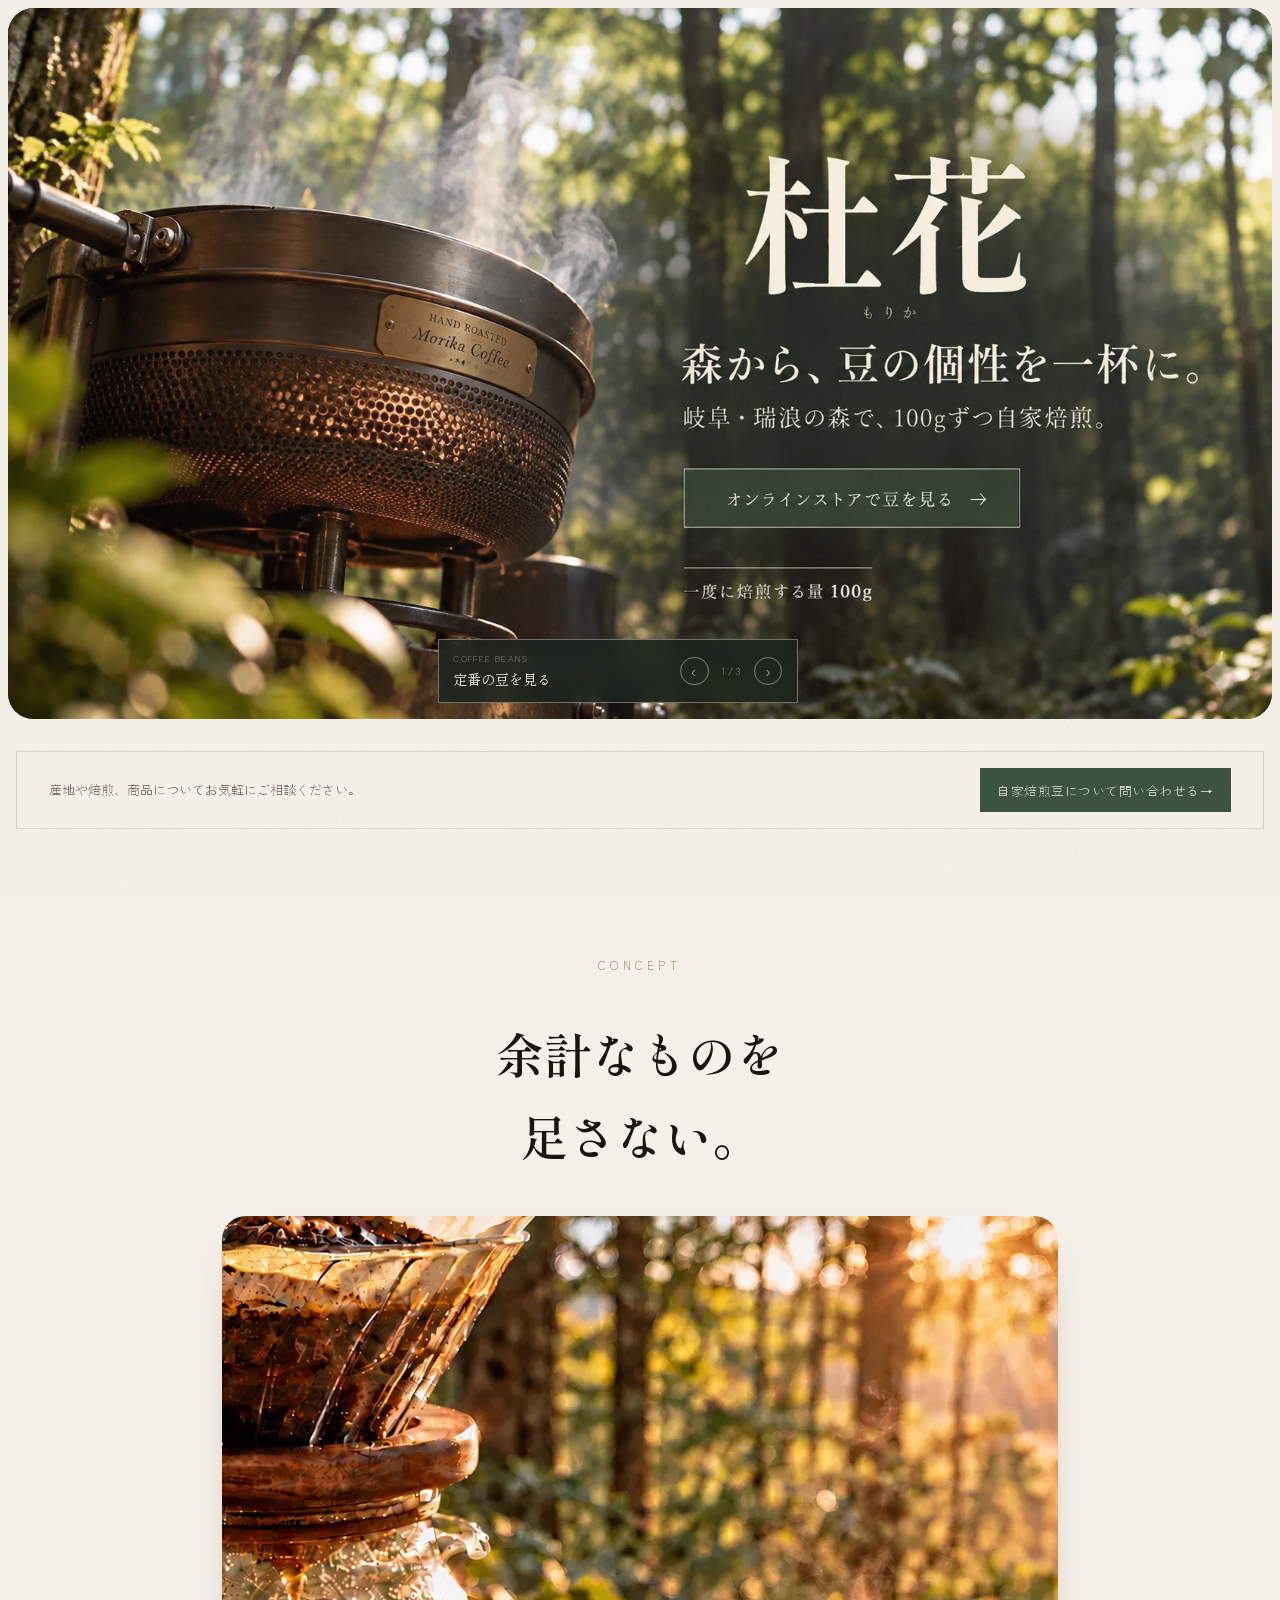
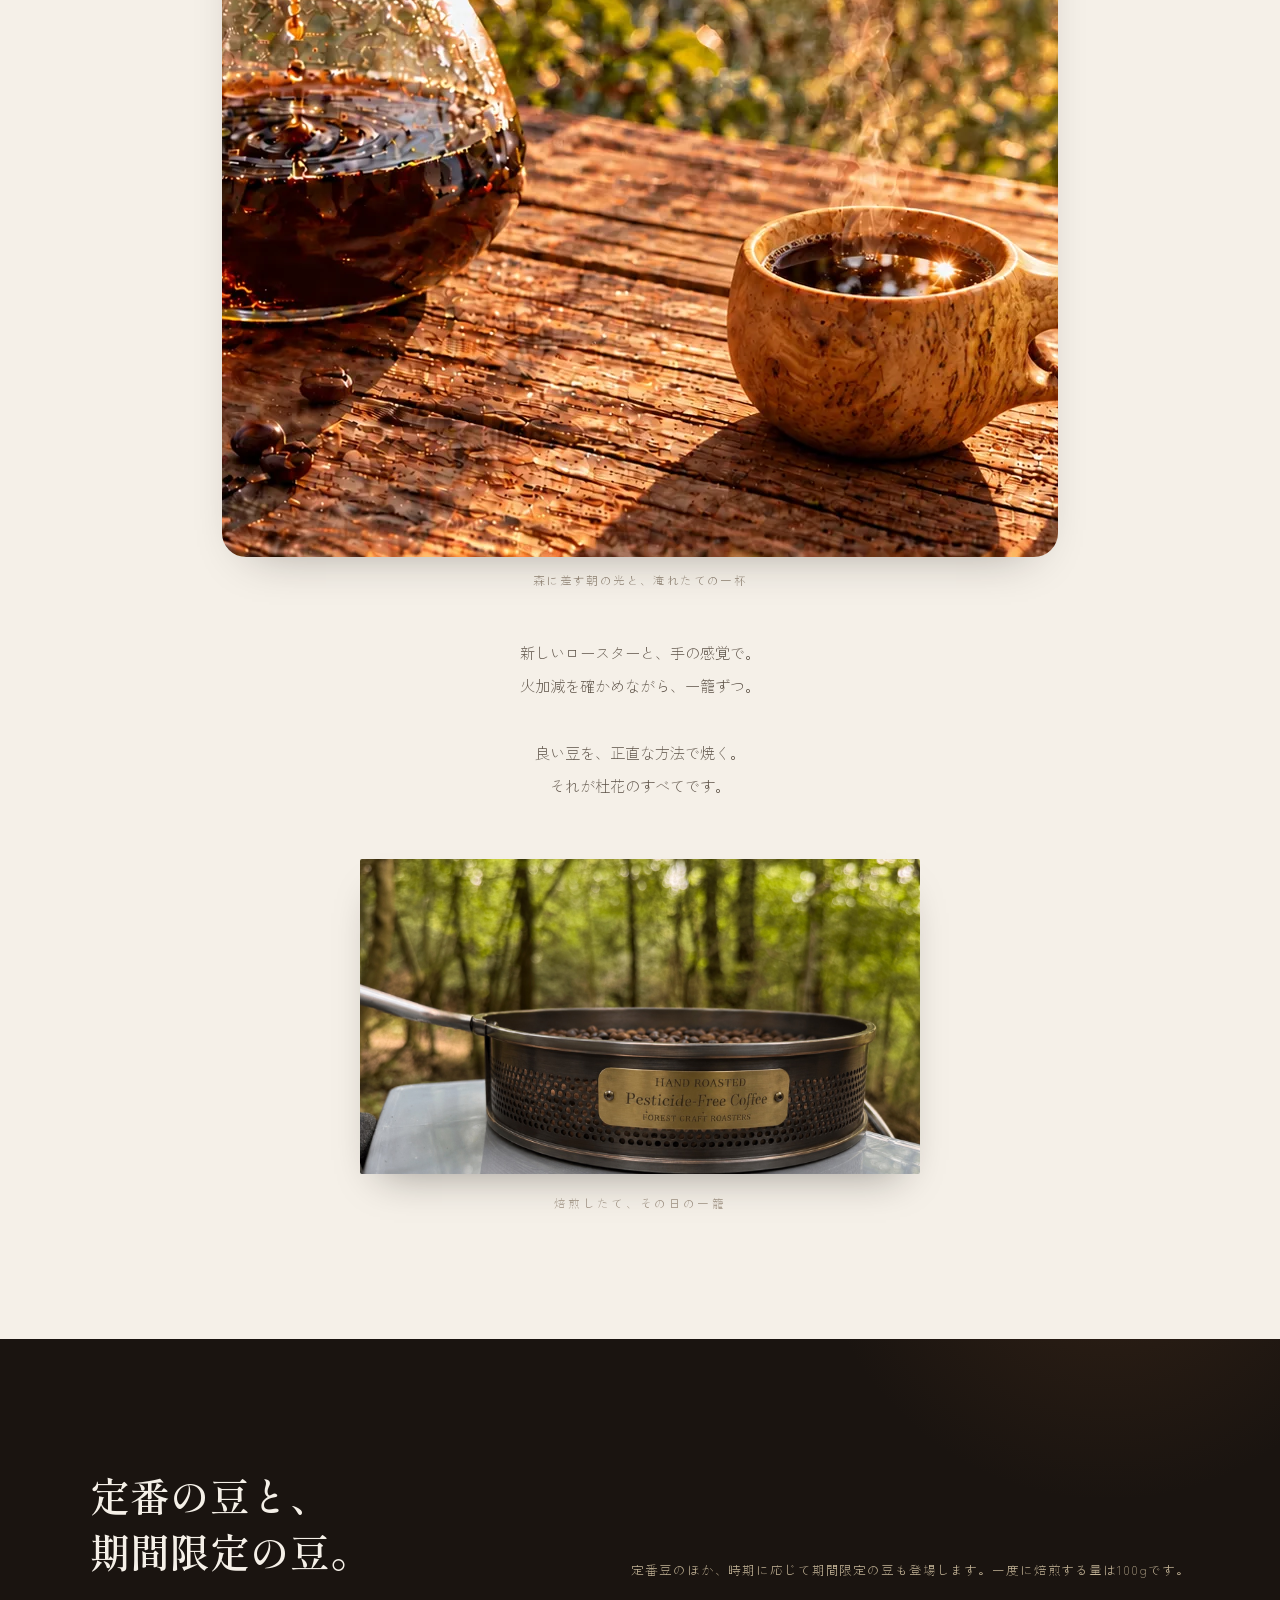
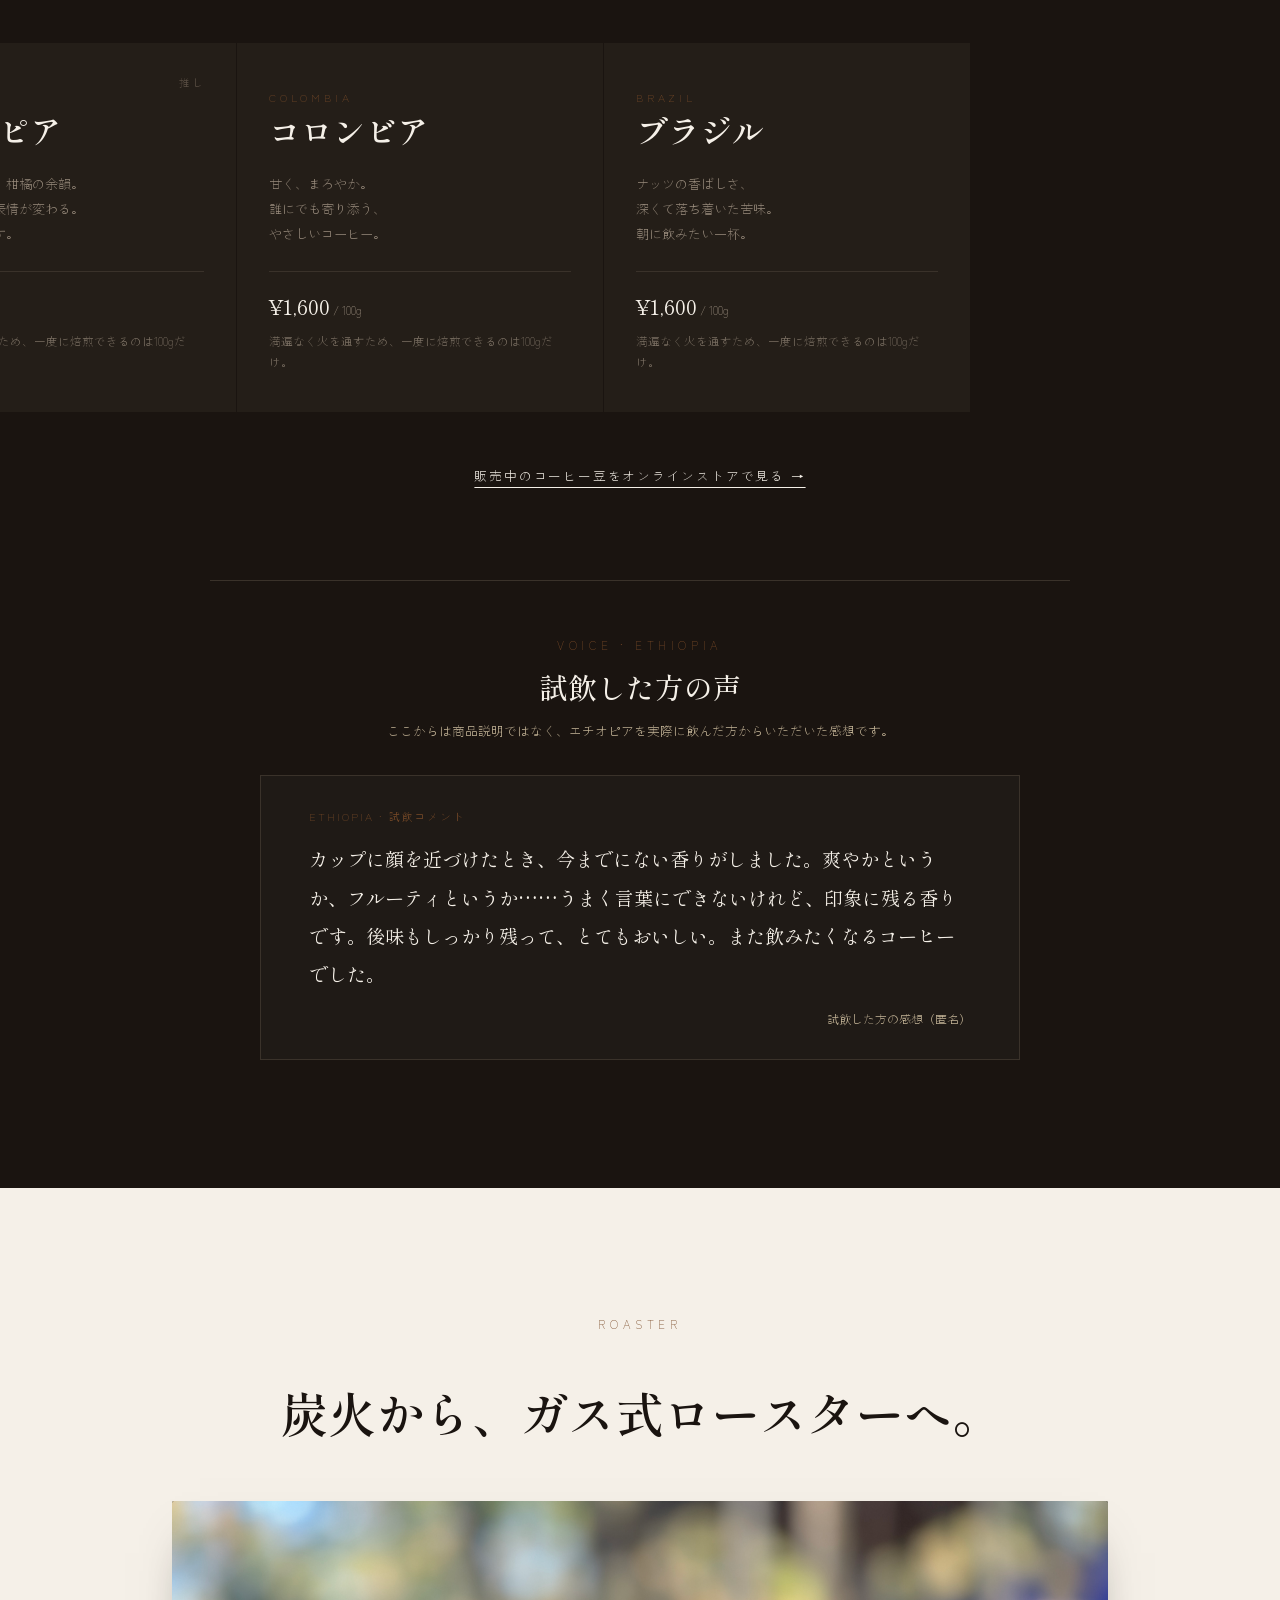
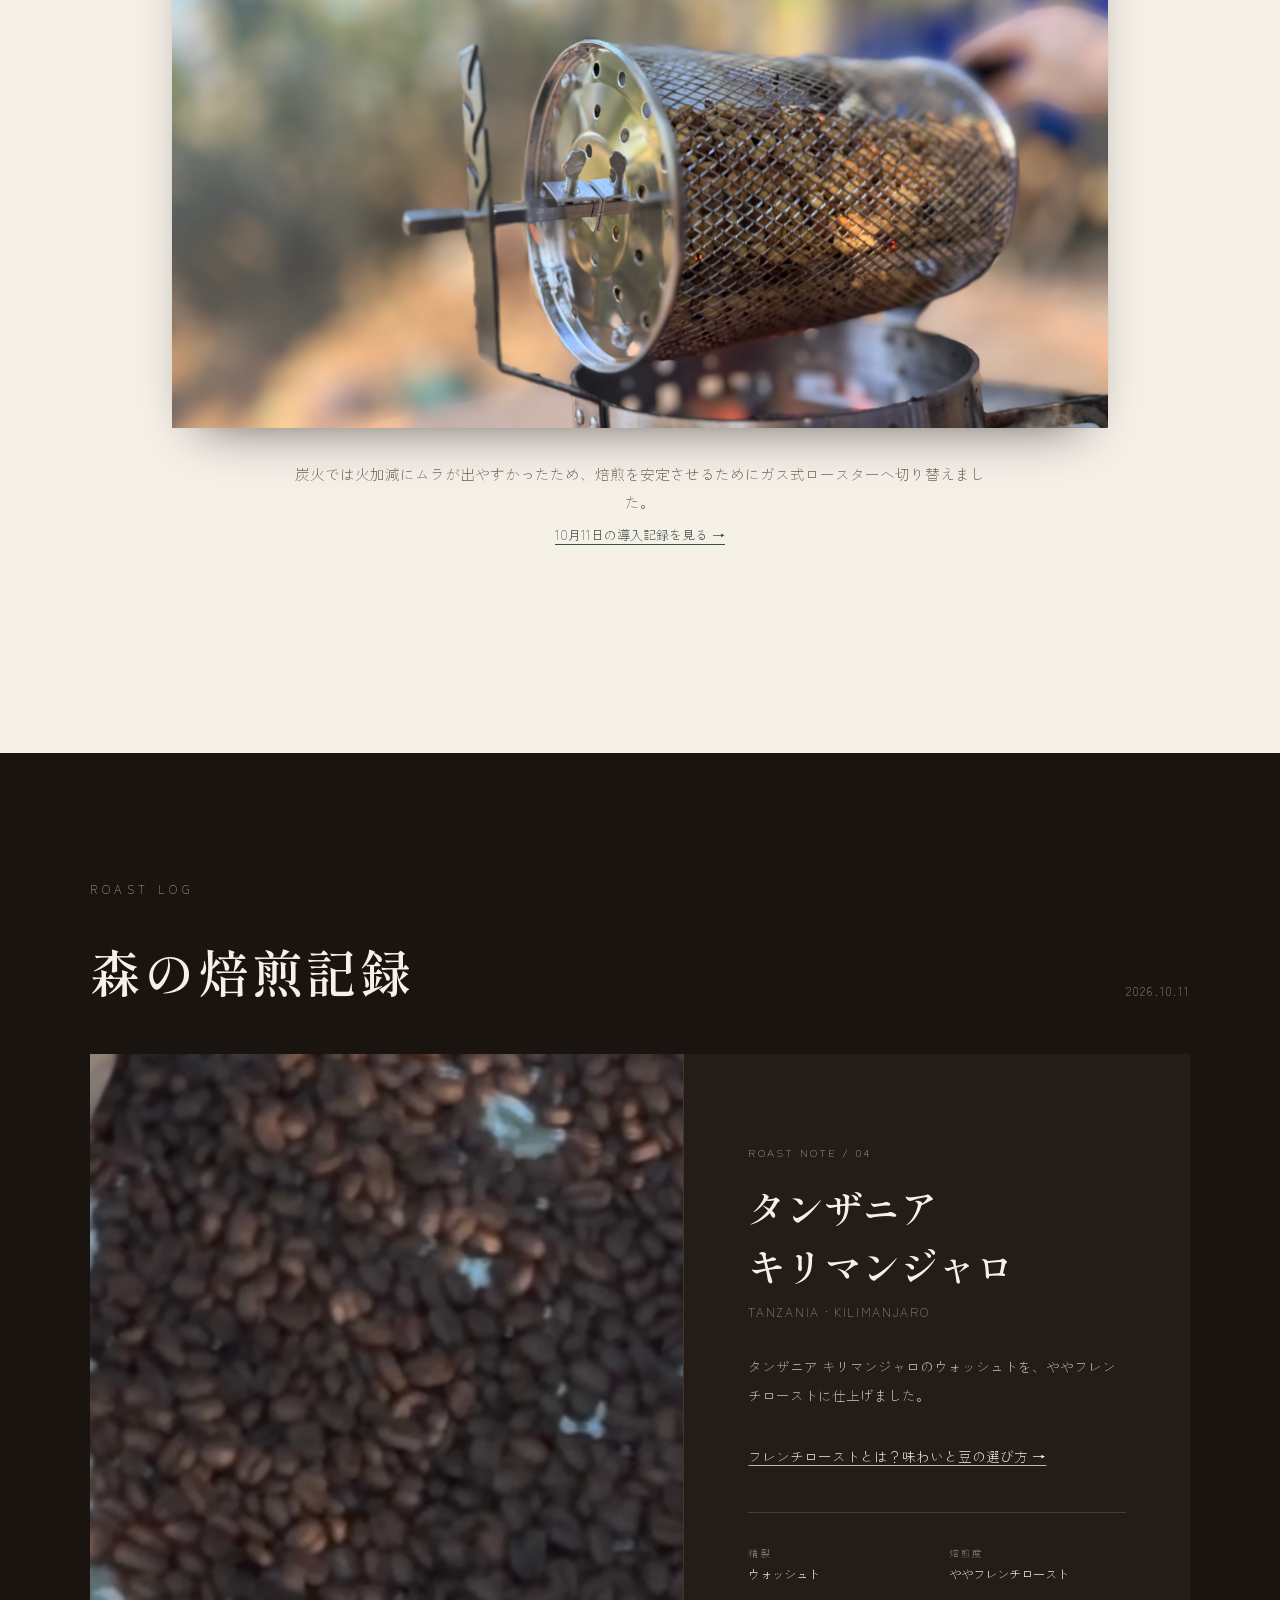
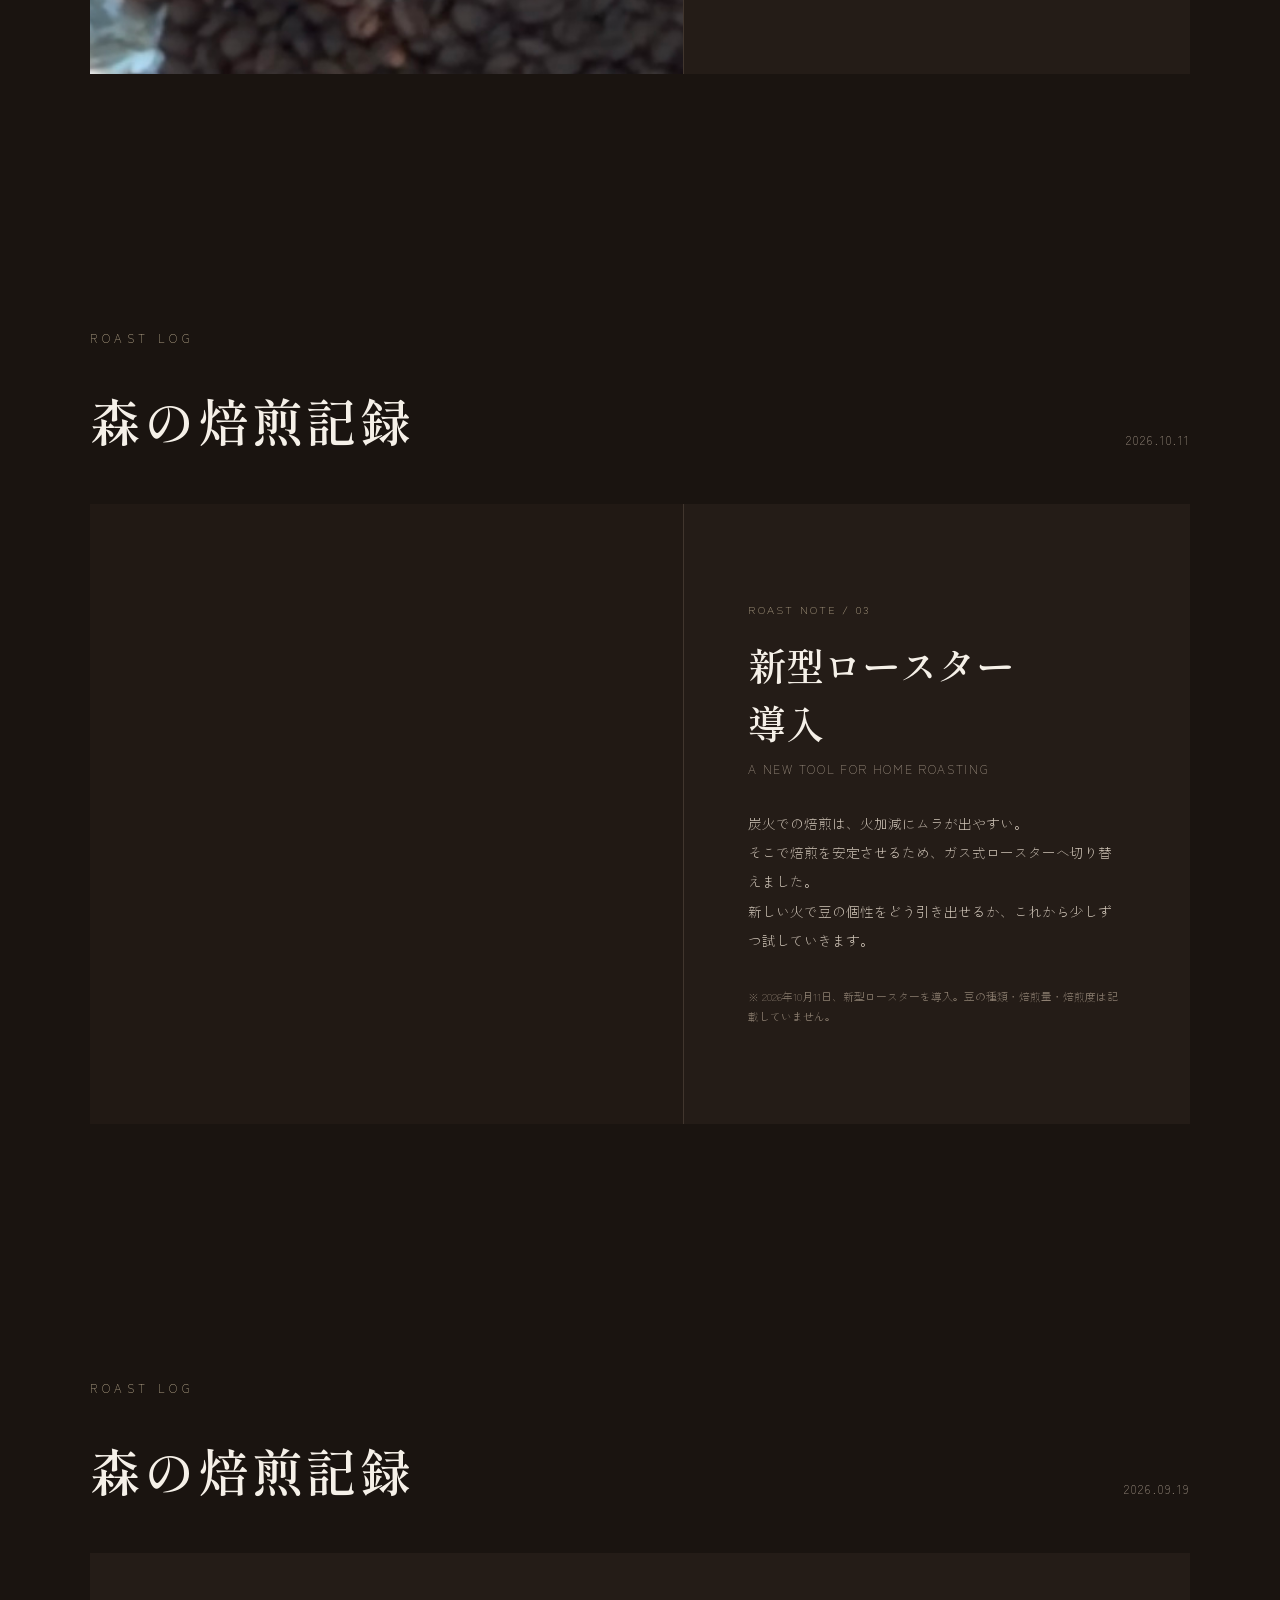
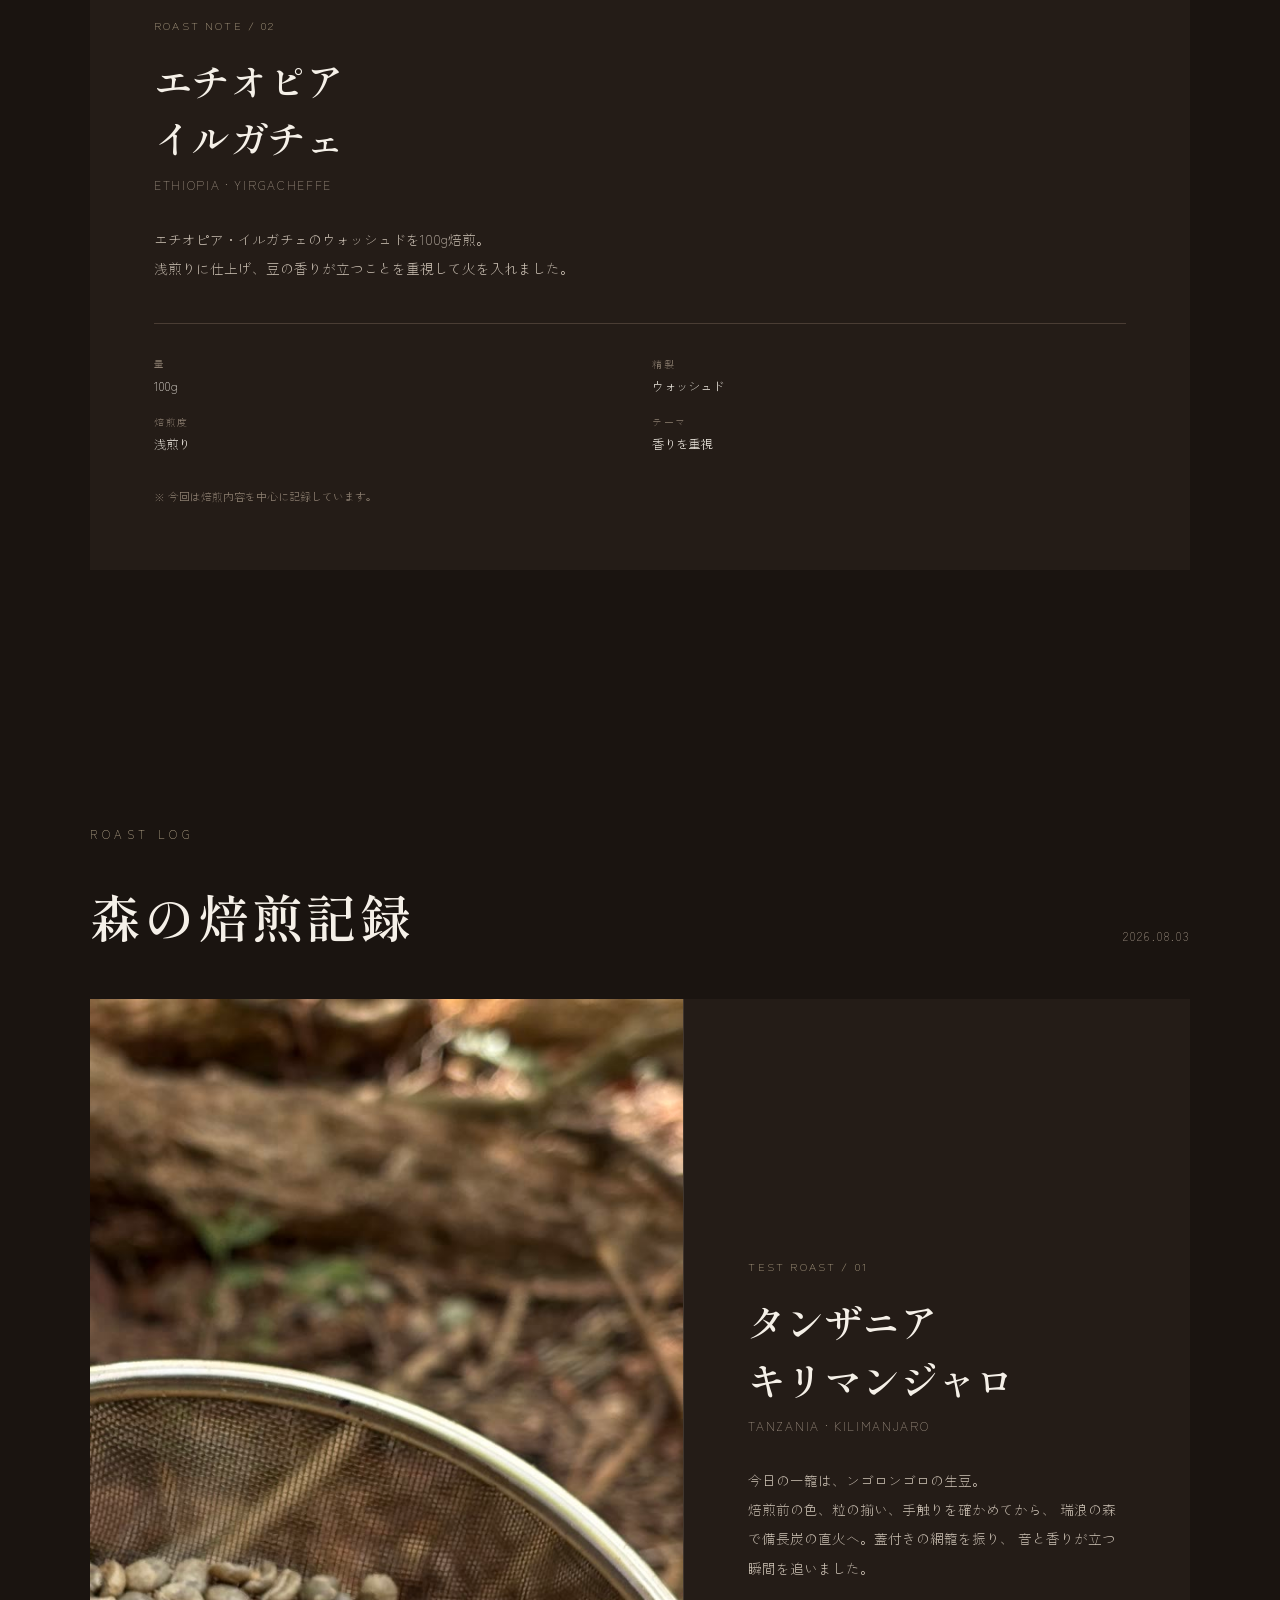
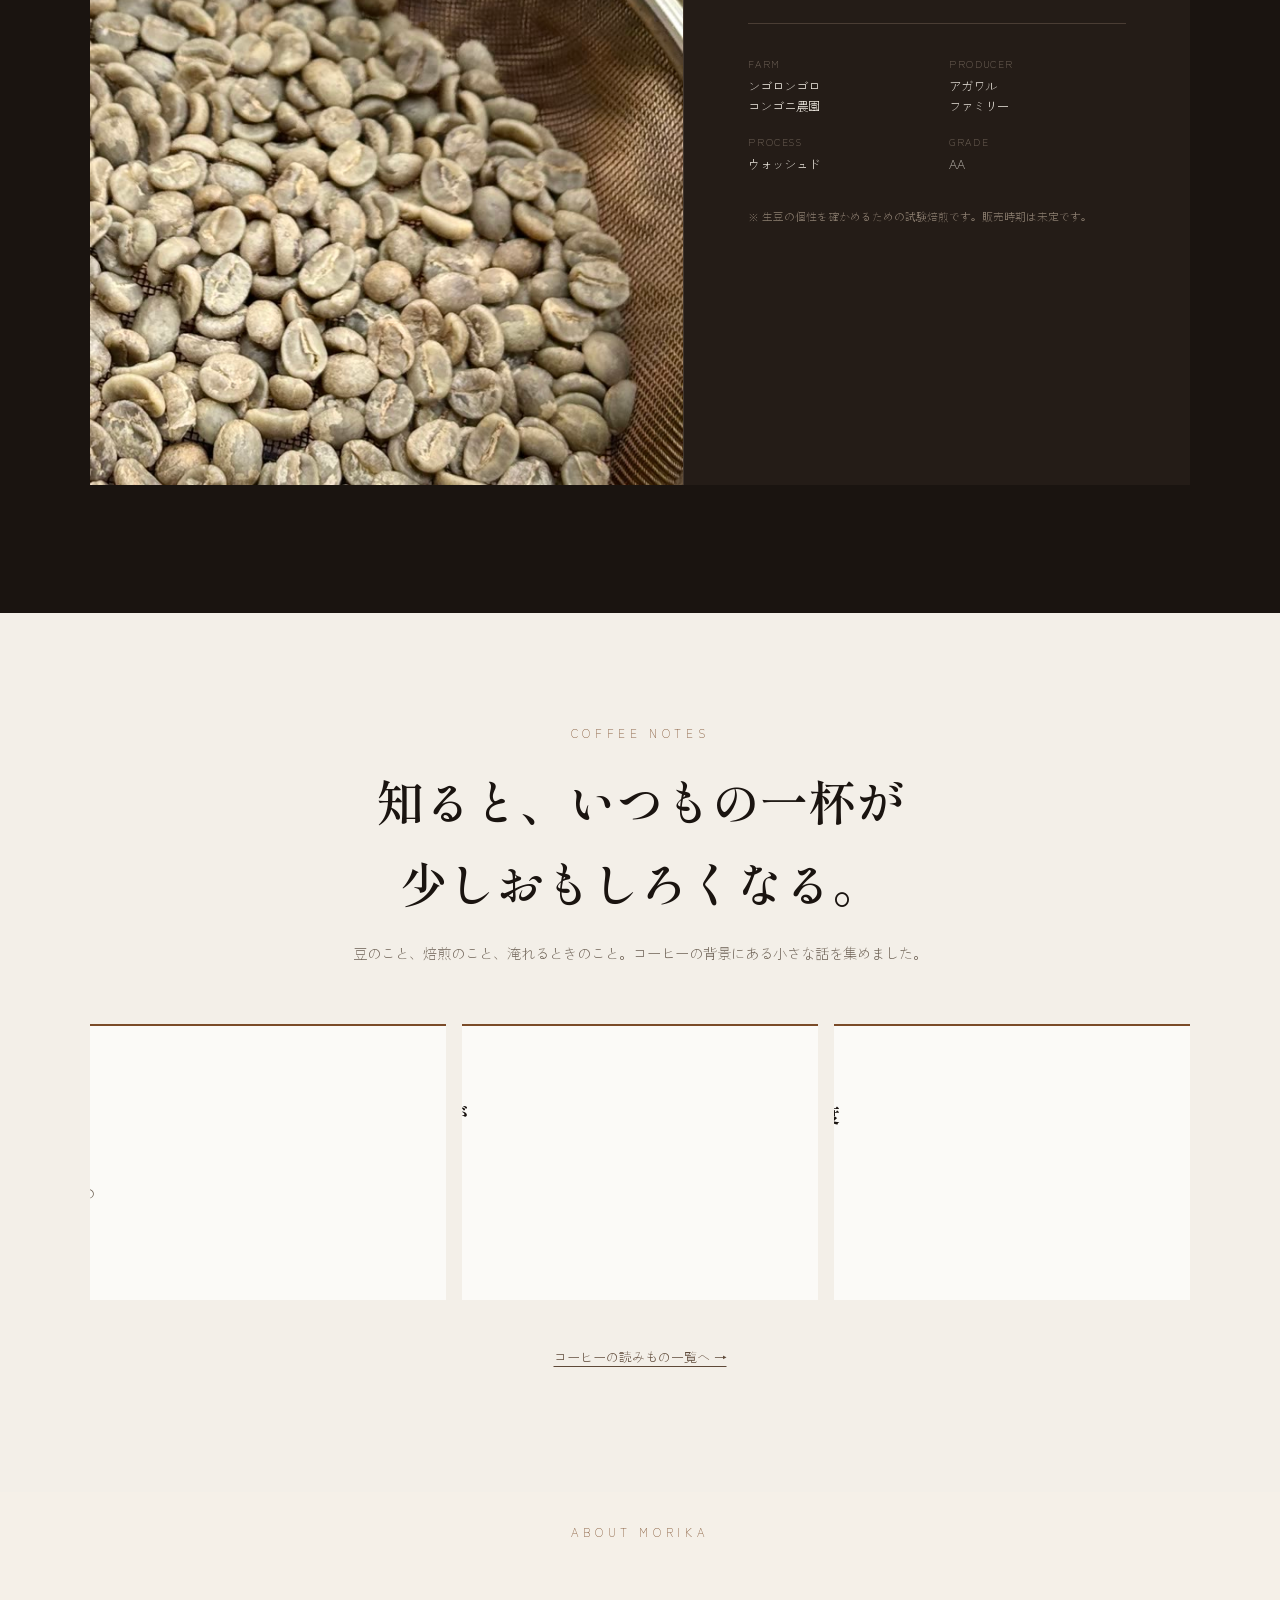
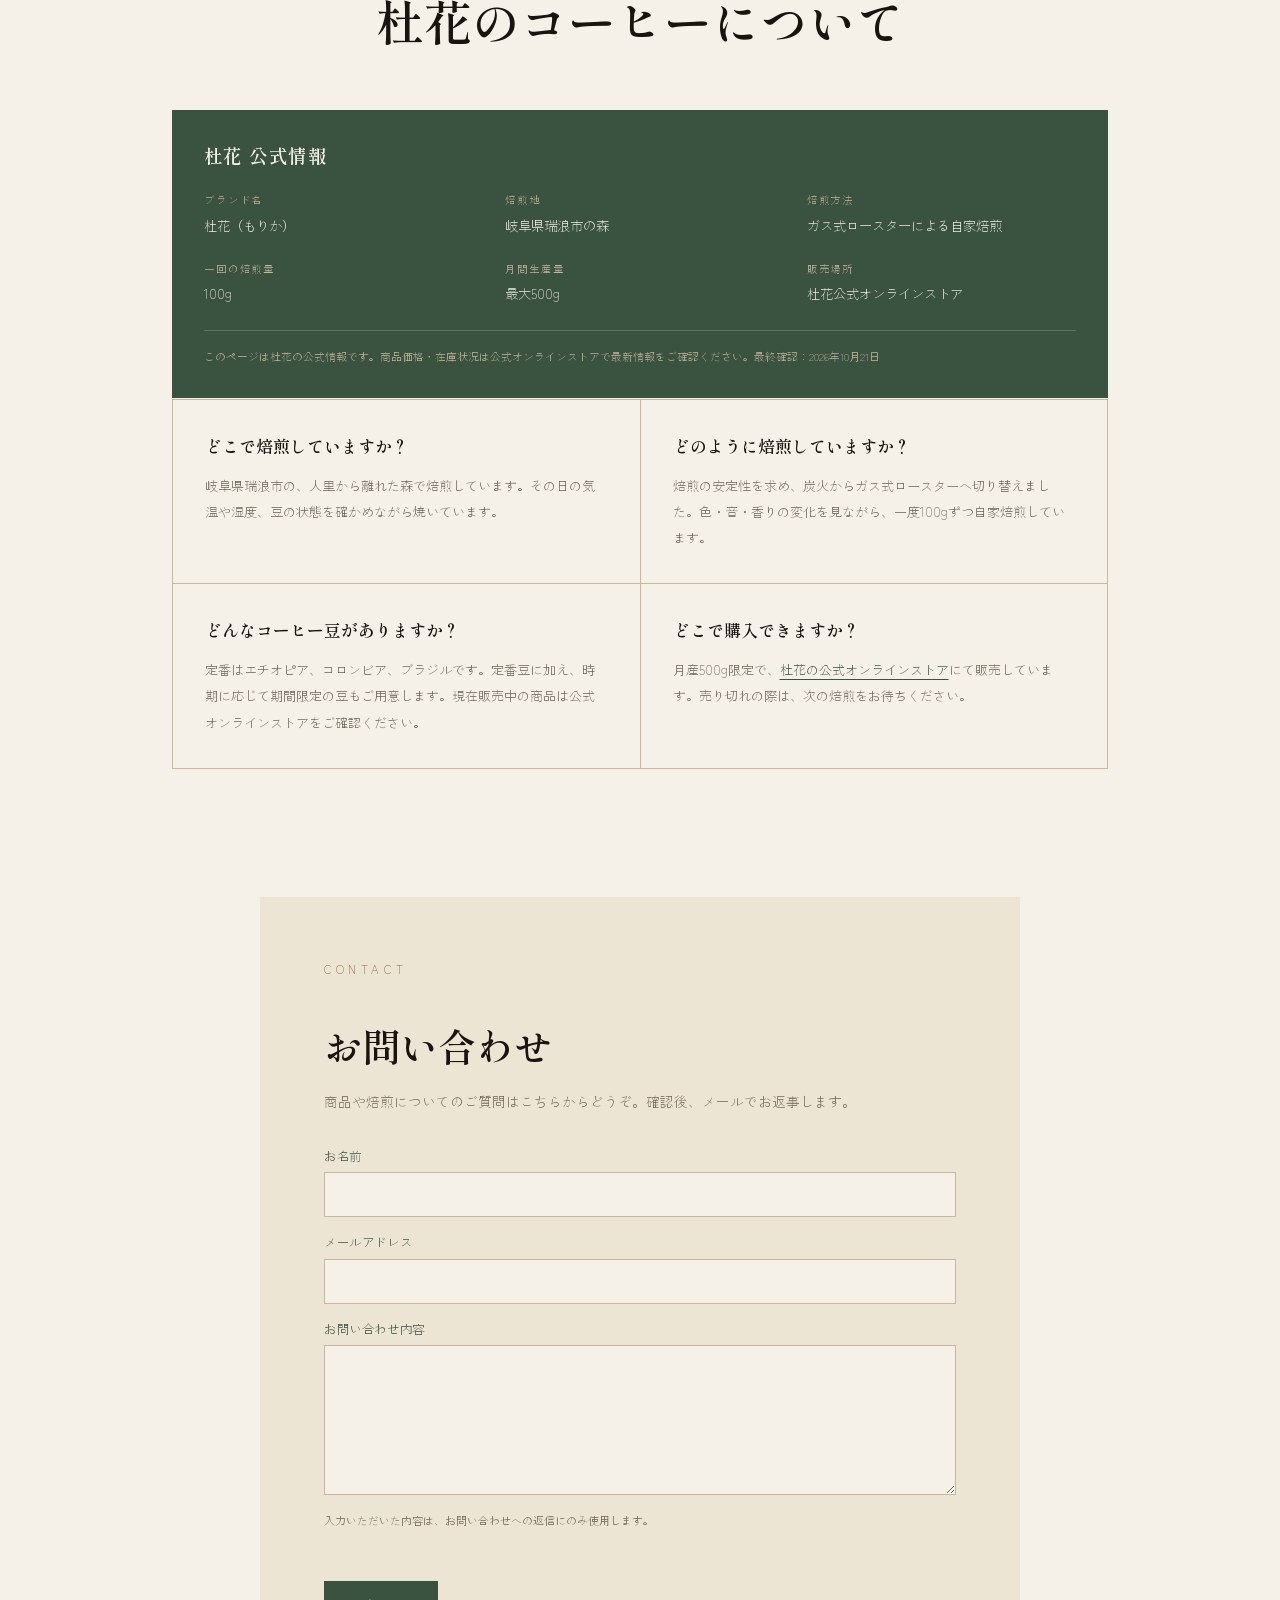
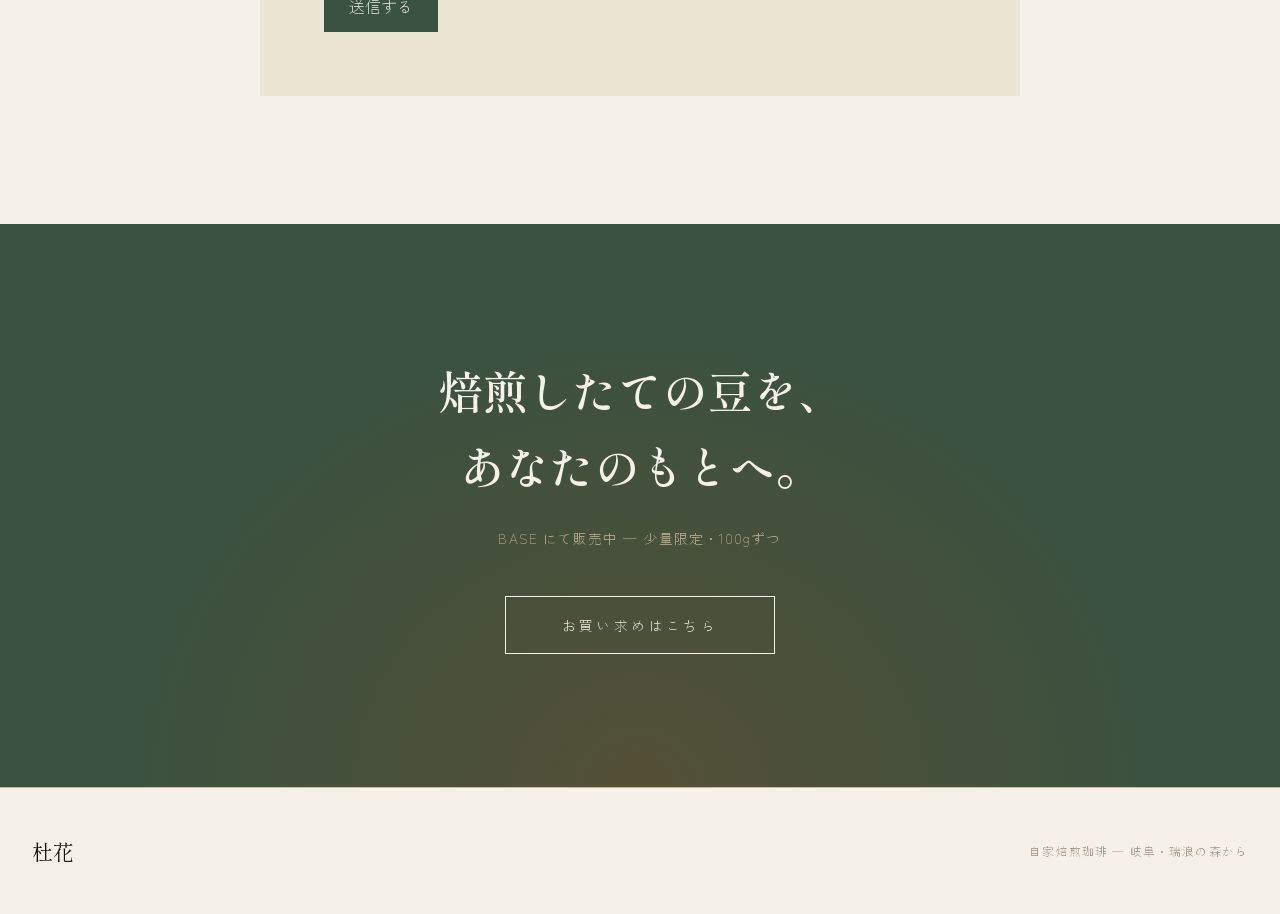
==== index.html @ 5a61bb12 "Reposition coffee image and add hero overlay carousel" ====
<!DOCTYPE html>
<html lang="ja">
<head>
<script async src="https://pagead2.googlesyndication.com/pagead/js/adsbygoogle.js?client=ca-pub-8063105108959075" crossorigin="anonymous"></script>
<meta charset="UTF-8">
<meta name="viewport" content="width=device-width, initial-scale=1.0">
<meta name="description" content="岐阜県瑞浪市の森で、ガス式ロースターを使い100gずつ自家焙煎。産地ごとの香りを大切にしたコーヒー豆を杜花公式オンラインストアで販売しています。商品や焙煎についてのお問い合わせも受付中。">
<meta name="robots" content="index, follow, max-image-preview:large">
<meta name="theme-color" content="#3a5240">
<link rel="icon" type="image/png" href="/apple-touch-icon.png" sizes="180x180">
<link rel="apple-touch-icon" href="/apple-touch-icon.png">
<link rel="canonical" href="https://morika-lp.vercel.app/">
<meta property="og:type" content="website">
<meta property="og:locale" content="ja_JP">
<meta property="og:site_name" content="杜花">
<meta property="og:title" content="杜花（もりか）｜岐阜・瑞浪の自家焙煎コーヒー豆">
<meta property="og:description" content="岐阜・瑞浪の森で100gずつ自家焙煎。産地ごとの香りを大切にした杜花のコーヒー豆を公式オンラインストアで。焙煎や豆のお問い合わせも受付中。">
<meta property="og:url" content="https://morika-lp.vercel.app/">
<meta property="og:image" content="https://morika-lp.vercel.app/images/hero-generated.webp">
<meta property="og:image:alt" content="杜花のメインビジュアル。森の中のロースターと杜花の案内">
<meta name="twitter:card" content="summary_large_image">
<meta name="twitter:title" content="杜花（もりか）｜岐阜・瑞浪の自家焙煎コーヒー豆">
<meta name="twitter:description" content="岐阜・瑞浪の森で100gずつ自家焙煎。産地ごとの香りを大切にした杜花のコーヒー豆を公式オンラインストアで。焙煎や豆のお問い合わせも受付中。">
<meta name="twitter:image" content="https://morika-lp.vercel.app/images/hero-generated.webp">
<meta name="twitter:image:alt" content="杜花のメインビジュアル。森の中のロースターと杜花の案内">
<script>
  if (window.location.hostname === 'ikedaiko6-oss.github.io') {
    window.location.replace('https://morika-lp.vercel.app/' + window.location.pathname.replace(/^\/morika-lp\/?/, '') + window.location.search + window.location.hash);
  }
</script>
<title>杜花（もりか）｜岐阜・瑞浪の自家焙煎コーヒー豆</title>
<link rel="alternate" type="text/plain" href="https://morika-lp.vercel.app/llms.txt" title="杜花のAI向け公式情報">
<script type="application/ld+json">
{
  "@context": "https://schema.org",
  "@graph": [
    {
      "@type": "Organization",
      "@id": "https://morika-lp.vercel.app/#organization",
      "name": "杜花",
      "alternateName": "もりか",
      "url": "https://morika-lp.vercel.app/",
      "description": "岐阜県瑞浪市の森で、ガス式ロースターを使い少量ずつコーヒー豆を自家焙煎する杜花。",
      "image": {
        "@type": "ImageObject",
        "url": "https://morika-lp.vercel.app/images/hero-generated.webp"
      },
      "sameAs": [
        "https://morikacoffee.base.shop/"
      ]
    },
    {
      "@type": "WebSite",
      "@id": "https://morika-lp.vercel.app/#website",
      "url": "https://morika-lp.vercel.app/",
      "name": "杜花",
      "alternateName": "杜花（もりか）",
      "description": "豆ごとの香りを確かめながら、岐阜・瑞浪の森で一度100gずつ自家焙煎するコーヒー豆。",
      "inLanguage": "ja-JP",
      "publisher": {
        "@id": "https://morika-lp.vercel.app/#organization"
      }
    },
    {
      "@type": "WebPage",
      "@id": "https://morika-lp.vercel.app/#webpage",
      "url": "https://morika-lp.vercel.app/",
      "name": "杜花（もりか）｜岐阜・瑞浪の自家焙煎コーヒー豆",
      "description": "岐阜県瑞浪市の森で100gずつ自家焙煎する杜花のコーヒー豆。商品や焙煎についてのお問い合わせも受け付けています。",
      "isPartOf": {
        "@id": "https://morika-lp.vercel.app/#website"
      },
      "about": {
        "@id": "https://morika-lp.vercel.app/#organization"
      },
      "primaryImageOfPage": {
        "@type": "ImageObject",
        "url": "https://morika-lp.vercel.app/images/hero-generated.webp"
      },
      "dateModified": "2026-11-02",
      "inLanguage": "ja-JP",
      "mainEntity": [
        {
          "@type": "Question",
          "name": "杜花はどこで焙煎していますか？",
          "acceptedAnswer": {
            "@type": "Answer",
            "text": "岐阜県瑞浪市の、人里から離れた森で焙煎しています。"
          }
        },
        {
          "@type": "Question",
          "name": "杜花はどのように焙煎していますか？",
          "acceptedAnswer": {
            "@type": "Answer",
            "text": "炭火では焙煎にムラが出やすかったため、安定した火加減を目指してガス式ロースターへ切り替えました。一度100gずつ自家焙煎しています。"
          }
        },
        {
          "@type": "Question",
          "name": "杜花のコーヒー豆はどこで購入できますか？",
          "acceptedAnswer": {
            "@type": "Answer",
            "text": "定番の豆に加え、時期に応じて期間限定の豆も販売しています。現在販売中の商品は杜花の公式オンラインストアをご確認ください。"
          }
        }
      ]
    },
    {
      "@type": "Article",
      "@id": "https://morika-lp.vercel.app/#roast-log-2026-10-11-tanzania",
      "headline": "焙煎記録｜タンザニア キリマンジャロ",
      "description": "2026年10月11日、タンザニア キリマンジャロをややフレンチローストに仕上げた記録。",
      "datePublished": "2026-10-11",
      "dateModified": "2026-10-11",
      "inLanguage": "ja-JP",
      "author": { "@id": "https://morika-lp.vercel.app/#organization" },
      "publisher": { "@id": "https://morika-lp.vercel.app/#organization" },
      "image": ["https://morika-lp.vercel.app/images/roast-tanzania-kilimanjaro-2026-10-11.jpg"],
      "about": ["タンザニア キリマンジャロ", "ウォッシュト", "ややフレンチロースト", "杜花"],
      "isPartOf": { "@id": "https://morika-lp.vercel.app/#webpage" }
    },
    {
      "@type": "Article",
      "@id": "https://morika-lp.vercel.app/#roast-log-2026-10-11",
      "headline": "自家焙煎記録｜新型ロースター導入",
      "description": "2026年10月11日、新型ロースターを導入。新しい焙煎器具とともに、自家焙煎の記録を始めました。",
      "datePublished": "2026-10-11",
      "dateModified": "2026-10-11",
      "inLanguage": "ja-JP",
      "author": {
        "@id": "https://morika-lp.vercel.app/#organization"
      },
      "publisher": {
        "@id": "https://morika-lp.vercel.app/#organization"
      },
      "image": [
        "https://morika-lp.vercel.app/images/roaster-2026-10-11.jpg"
      ],
      "about": [
        "自家焙煎",
        "新型ロースター",
        "杜花"
      ],
      "isPartOf": {
        "@id": "https://morika-lp.vercel.app/#webpage"
      }
    },
    {
      "@type": "Article",
      "@id": "https://morika-lp.vercel.app/#roast-log-2026-08-03",
      "headline": "焙煎記録｜タンザニア キリマンジャロ",
      "description": "タンザニア・キリマンジャロ、ンゴロンゴロ コンゴニ農園、アガワルファミリー、ウォッシュド AAの試験焙煎記録。",
      "datePublished": "2026-08-03",
      "dateModified": "2026-08-03",
      "inLanguage": "ja-JP",
      "author": {
        "@id": "https://morika-lp.vercel.app/#organization"
      },
      "publisher": {
        "@id": "https://morika-lp.vercel.app/#organization"
      },
      "image": [
        "https://morika-lp.vercel.app/images/tanzania-kilimanjaro-green-beans.jpg"
      ],
      "about": [
        "タンザニア キリマンジャロ",
        "ンゴロンゴロ コンゴニ農園",
        "アガワルファミリー",
        "ウォッシュド AA",
        "ガス式ロースターによる自家焙煎"
      ],
      "isPartOf": {
        "@id": "https://morika-lp.vercel.app/#webpage"
      }
    }
  ]
}
</script>
<link rel="preload" as="image" href="images/hero-generated.webp" fetchpriority="high">
<link rel="preconnect" href="https://fonts.googleapis.com">
<link rel="preconnect" href="https://fonts.gstatic.com" crossorigin>
<link href="https://fonts.googleapis.com/css2?family=Shippori+Mincho:wght@400;600;800&amp;family=Zen+Kaku+Gothic+New:wght@300;400&amp;display=swap" rel="stylesheet">
<style>
  :root {
    --ink: #1a1410;
    --paper: #f5f0e8;
    --roast: #7a4b28;
    --forest: #3a5240;
    --ash: #c8b89a;
    --cream: #ede5d4;
  }

  *, *::before, *::after { margin: 0; padding: 0; box-sizing: border-box; }

  html { scroll-behavior: smooth; }

  body {
    background: var(--paper);
    color: var(--ink);
    font-family: 'Zen Kaku Gothic New', sans-serif;
    font-weight: 300;
    overflow-x: hidden;
  }

  /* ── GRAIN OVERLAY ── */
  body::before {
    content: '';
    position: fixed;
    inset: 0;
    background-image: url("data:image/svg+xml,%3Csvg viewBox='0 0 256 256' xmlns='http://www.w3.org/2000/svg'%3E%3Cfilter id='noise'%3E%3CfeTurbulence type='fractalNoise' baseFrequency='0.9' numOctaves='4' stitchTiles='stitch'/%3E%3C/filter%3E%3Crect width='100%25' height='100%25' filter='url(%23noise)' opacity='0.04'/%3E%3C/svg%3E");
    pointer-events: none;
    z-index: 999;
    opacity: 0.6;
  }

  /* ── HERO ── */
  .hero {
    min-height: 0;
    height: auto;
    aspect-ratio: 16 / 9;
    display: flex;
    align-items: center;
    justify-content: flex-end;
    position: relative;
    overflow: hidden;
    padding: clamp(1.25rem, 3vw, 3rem);
    margin: 0.5rem;
    border-radius: clamp(20px, 2vw, 28px);
    background: var(--forest);
  }

  .hero::before {
    content: none;
  }

  .hero-art {
    position: absolute;
    inset: 0;
    width: 100%;
    height: 100%;
    object-fit: cover;
  }

  .hero-content-sr-only {
    position: absolute;
    width: 1px;
    height: 1px;
    padding: 0;
    margin: -1px;
    overflow: hidden;
    clip: rect(0, 0, 0, 0);
    white-space: nowrap;
    border: 0;
  }

  .hero-cta-overlay {
    position: absolute;
    z-index: 3;
    left: 53%;
    top: 64%;
    width: 28%;
    height: 9%;
    border-radius: 2px;
  }

  .hero-cta-overlay:focus-visible {
    outline: 3px solid #fff;
    outline-offset: 4px;
  }

  .hero-carousel {
    position: absolute;
    z-index: 4;
    left: 34%;
    bottom: 1rem;
    width: min(360px, 34%);
    display: grid;
    grid-template-columns: minmax(0, 1fr) auto;
    align-items: center;
    gap: 0.65rem;
    padding: 0.75rem 0.9rem;
    color: var(--paper);
    background: rgba(26, 35, 28, 0.88);
    border: 1px solid rgba(245, 240, 232, 0.38);
    backdrop-filter: blur(8px);
  }

  .hero-carousel-viewport { min-width: 0; overflow: hidden; }
  .hero-carousel-track {
    display: flex;
    overflow-x: auto;
    scroll-snap-type: x mandatory;
    scrollbar-width: none;
    overscroll-behavior-x: contain;
  }
  .hero-carousel-track::-webkit-scrollbar { display: none; }
  .hero-carousel-slide {
    flex: 0 0 100%;
    min-width: 0;
    display: flex;
    flex-direction: column;
    justify-content: center;
    gap: 0.25rem;
    color: inherit;
    text-decoration: none;
    scroll-snap-align: start;
  }
  .hero-carousel-slide:focus-visible,
  .hero-carousel-controls button:focus-visible { outline: 2px solid #fff; outline-offset: 3px; }
  .hero-carousel-label { color: rgba(245,240,232,.7); font-size: .55rem; letter-spacing: .16em; }
  .hero-carousel-title { font-family: 'Shippori Mincho', serif; font-size: .88rem; line-height: 1.5; }
  .hero-carousel-controls { display: flex; align-items: center; gap: .3rem; white-space: nowrap; }
  .hero-carousel-controls button {
    width: 1.8rem;
    height: 1.8rem;
    display: grid;
    place-items: center;
    border: 1px solid rgba(245,240,232,.45);
    border-radius: 50%;
    background: transparent;
    color: var(--paper);
    font: inherit;
    cursor: pointer;
  }
  .hero-carousel-status { min-width: 2.2rem; text-align: center; font-size: .58rem; color: rgba(245,240,232,.78); }

  .hero-content {
    position: absolute;
    z-index: 2;
    top: 18%;
    right: 8%;
    width: min(42%, 520px);
    margin: 0;
    padding: 0;
    transform: none;
  }

  .hero-logo .kanji {
    font-family: 'Shippori Mincho', serif;
    font-size: clamp(3rem, 5.2vw, 5.25rem);
    font-weight: 800;
    color: var(--paper);
    line-height: 1;
    letter-spacing: -0.02em;
    display: block;
    animation: fadeUp 1.2s cubic-bezier(0.16, 1, 0.3, 1) both;
  }

  .hero-logo .reading {
    font-family: 'Zen Kaku Gothic New', sans-serif;
    font-weight: 300;
    font-size: 0.82rem;
    color: rgba(245,240,232,0.82);
    letter-spacing: 0.3em;
    margin-top: 0.5rem;
    display: block;
    animation: fadeUp 1.2s 0.15s cubic-bezier(0.16, 1, 0.3, 1) both;
  }

  .hero-tagline {
    margin-top: 0.7rem;
    font-family: 'Shippori Mincho', serif;
    font-size: clamp(0.78rem, 1.45vw, 1.2rem);
    font-weight: 600;
    line-height: 1.35;
    color: var(--paper);
    text-wrap: pretty;
    animation: fadeUp 1.2s 0.3s cubic-bezier(0.16, 1, 0.3, 1) both;
  }

  .hero-sub {
    margin-top: 0.25rem;
    font-size: clamp(0.62rem, 0.8vw, 0.78rem);
    line-height: 1.65;
    color: rgba(245,240,232,0.88);
    letter-spacing: 0.05em;
    animation: fadeUp 1.2s 0.45s cubic-bezier(0.16, 1, 0.3, 1) both;
  }

  .hero-divider {
    display: none;
    width: 48px;
    height: 1px;
    background: var(--ash);
    margin: 1.5rem 0 0;
    animation: expand 1.2s 0.6s cubic-bezier(0.16, 1, 0.3, 1) both;
  }

  .hero-actions {
    margin-top: 0.65rem;
    display: flex;
    flex-wrap: wrap;
    align-items: center;
    gap: 1rem 1.4rem;
    animation: fadeUp 1.2s 0.55s cubic-bezier(0.16, 1, 0.3, 1) both;
  }

  .hero-cta {
    display: inline-flex;
    align-items: center;
    justify-content: center;
    min-height: 30px;
    padding: 0.45rem 0.85rem;
    background: rgba(58,82,64,0.88);
    color: var(--paper);
    font-size: 0.62rem;
    font-weight: 400;
    letter-spacing: 0.12em;
    text-decoration: none;
    border: 1px solid rgba(245,240,232,0.25);
    transition: background 0.25s, color 0.25s, transform 0.25s;
  }

  .hero-cta:hover {
    background: transparent;
    color: var(--paper);
    transform: translateY(-2px);
  }

  .hero-cta:focus-visible {
    outline: 3px solid var(--ash);
    outline-offset: 4px;
  }

  .hero-availability {
    margin-top: 0.35rem;
    color: rgba(245,240,232,0.76);
    font-size: 0.58rem;
    line-height: 1.7;
    letter-spacing: 0.1em;
  }

  .scroll-hint {
    position: absolute;
    bottom: 2rem;
    left: 50%;
    display: flex;
    align-items: center;
    gap: 0.8rem;
    font-size: 0.65rem;
    letter-spacing: 0.2em;
    color: rgba(245,240,232,0.75);
    transform: translateX(-50%);
    animation: fadeIn 2s 1s both;
  }

  .scroll-line {
    width: 40px;
    height: 1px;
    background: var(--ash);
    animation: expand 1s 1.2s both;
  }

  @media (min-width: 769px) and (max-width: 1100px) {
    .hero-content { right: 5%; width: 48%; }
    .hero-logo .kanji { font-size: clamp(4.5rem, 8vw, 6rem); }
    .hero-tagline { font-size: clamp(0.95rem, 1.55vw, 1.2rem); }
  }

  .hero-contact-cta {
    width: min(1400px, calc(100% - 2rem));
    margin: clamp(1rem, 3vw, 2rem) auto 0;
    display: flex;
    align-items: center;
    justify-content: space-between;
    gap: 1rem;
    padding: 1rem clamp(1rem, 3vw, 2rem);
    border: 1px solid rgba(58,82,64,0.18);
  }

  .hero-contact-cta p {
    color: #5a4f44;
    font-size: 0.82rem;
    line-height: 1.7;
  }

  .hero-contact-cta a {
    display: inline-flex;
    align-items: center;
    justify-content: center;
    min-height: 44px;
    padding: 0.7rem 1.1rem;
    background: var(--forest);
    color: var(--paper);
    font-size: 0.8rem;
    letter-spacing: 0.04em;
    text-decoration: none;
    white-space: nowrap;
  }

  .hero-contact-cta a:focus-visible {
    outline: 3px solid var(--roast);
    outline-offset: 3px;
  }

  @media (max-width: 600px) {
    .hero-contact-cta {
      flex-direction: column;
      align-items: stretch;
      text-align: center;
    }
  }

  /* ── MORNING COFFEE ── */
  .morning-coffee {
    width: min(1400px, calc(100% - 2rem));
    margin: clamp(2rem, 5vw, 4rem) auto 0;
  }

  .morning-coffee img {
    display: block;
    width: 100%;
    aspect-ratio: 16 / 9;
    object-fit: cover;
    object-position: center;
    border-radius: clamp(14px, 2vw, 24px);
    box-shadow: 0 20px 48px -30px rgba(26,20,16,0.45);
  }

  .morning-coffee figcaption {
    margin-top: 0.9rem;
    color: #8a7d6e;
    font-size: 0.72rem;
    letter-spacing: 0.12em;
    text-align: center;
  }

  @media (max-width: 768px) {
    .hero-carousel { left: .7rem; bottom: .7rem; width: min(58%, 300px); gap: .35rem; padding: .5rem .55rem; }
    .hero-carousel-title { font-size: clamp(.62rem, 2.6vw, .82rem); }
    .hero-carousel-label { font-size: .45rem; }
    .hero-carousel-controls { gap: .15rem; }
    .hero-carousel-controls button { width: 1.55rem; height: 1.55rem; }
    .hero-carousel-status { min-width: 1.8rem; font-size: .5rem; }
    .morning-coffee img {
      height: auto;
      aspect-ratio: auto;
      object-fit: contain;
    }
  }

  /* ── CONCEPT ── */
  .concept {
    padding: 8rem 2rem;
    max-width: 900px;
    margin: 0 auto;
    text-align: center;
  }

  .concept .morning-coffee {
    width: 100%;
    margin: 2rem auto 3rem;
  }

  .section-label {
    font-size: 0.72rem;
    letter-spacing: 0.4em;
    color: var(--roast);
    text-transform: uppercase;
    margin-bottom: 2.5rem;
  }

  .concept-title {
    font-family: 'Shippori Mincho', serif;
    font-size: clamp(1.8rem, 4vw, 3rem);
    font-weight: 600;
    line-height: 1.7;
    color: var(--ink);
    margin-bottom: 2.5rem;
  }

  .concept-body {
    font-size: 0.95rem;
    line-height: 2.2;
    color: #5a4f44;
    max-width: 560px;
    margin: 0 auto;
  }

  .concept-image {
    margin-top: 3.5rem;
  }

  .concept-image img {
    width: 100%;
    max-width: 560px;
    height: auto;
    border-radius: 2px;
    box-shadow: 0 20px 40px -20px rgba(26,20,16,0.4);
  }

  .concept-image figcaption {
    margin-top: 1rem;
    font-size: 0.72rem;
    letter-spacing: 0.2em;
    color: #9a8d7e;
  }

  /* ── BEANS ── */
  .beans {
    background: var(--ink);
    padding: 8rem 2rem;
    position: relative;
    overflow: hidden;
  }

  .beans::before {
    content: '';
    position: absolute;
    top: -30%;
    right: -10%;
    width: 600px;
    height: 600px;
    border-radius: 50%;
    background: radial-gradient(circle, rgba(122,75,40,0.25) 0%, transparent 70%);
    pointer-events: none;
  }

  .beans-inner {
    max-width: 1100px;
    margin: 0 auto;
  }

  .beans-header {
    display: flex;
    justify-content: space-between;
    align-items: flex-end;
    margin-bottom: 4rem;
    flex-wrap: wrap;
    gap: 1rem;
  }

  .beans-title {
    font-family: 'Shippori Mincho', serif;
    font-size: clamp(1.6rem, 3.5vw, 2.5rem);
    font-weight: 600;
    color: var(--paper);
    line-height: 1.4;
  }

  .beans-note {
    font-size: 0.78rem;
    letter-spacing: 0.15em;
    color: var(--ash);
  }

  .beans-grid {
    display: grid;
    grid-template-columns: repeat(3, 1fr);
    gap: 1.5px;
  }

  .bean-card {
    background: #241e18;
    padding: 2.5rem 2rem;
    position: relative;
    overflow: hidden;
    transition: background 0.4s;
    cursor: default;
  }

  .bean-card:hover { background: #2e2620; }

  .bean-card.reveal {
    opacity: 0;
    transform: translateX(var(--origin-slide-x, -220px));
    transition: background 0.4s, opacity 0.45s cubic-bezier(0.16, 1, 0.3, 1);
    will-change: transform;
  }

  .bean-card.reveal.visible {
    opacity: 1;
    transform: translateX(var(--origin-slide-x, 0px));
  }

  .bean-card::before {
    content: '';
    position: absolute;
    bottom: 0;
    left: 0;
    height: 2px;
    width: 0;
    background: var(--roast);
    transition: width 0.5s cubic-bezier(0.16, 1, 0.3, 1);
  }

  .bean-card:hover::before { width: 100%; }

  .bean-origin {
    font-size: 0.68rem;
    letter-spacing: 0.35em;
    color: var(--roast);
    text-transform: uppercase;
    margin-bottom: 1rem;
  }

  .bean-name {
    font-family: 'Shippori Mincho', serif;
    font-size: 2rem;
    font-weight: 600;
    color: var(--paper);
    margin-bottom: 1.2rem;
  }

  .bean-desc {
    font-size: 0.82rem;
    line-height: 1.9;
    color: #9a8d7e;
  }

  .bean-price {
    margin-top: 1.5rem;
    padding-top: 1.2rem;
    border-top: 1px solid #3a322a;
  }

  .bean-price .price {
    font-family: 'Shippori Mincho', serif;
    font-size: 1.3rem;
    color: var(--paper);
  }

  .bean-price .unit {
    font-size: 0.7rem;
    color: #9a8d7e;
    margin-left: 0.3em;
  }

  .bean-price .note {
    display: block;
    margin-top: 0.6rem;
    font-size: 0.72rem;
    line-height: 1.8;
    color: #7a6f62;
  }

  .bean-flag {
    position: absolute;
    top: 2rem;
    right: 2rem;
    font-size: 0.65rem;
    letter-spacing: 0.2em;
    color: #5a4f44;
  }

  .beans-store-link {
    margin-top: 2.5rem;
    text-align: center;
  }

  .beans-store-link a {
    display: inline-flex;
    align-items: center;
    min-height: 48px;
    color: var(--paper);
    font-size: 0.8rem;
    letter-spacing: 0.14em;
    text-underline-offset: 0.45em;
    text-decoration-thickness: 1px;
  }

  .tasting-voices {
    max-width: 860px;
    margin: 5rem auto 0;
    padding-top: 3.5rem;
    border-top: 1px solid #3a322a;
  }

  .tasting-voices-heading {
    margin-bottom: 2rem;
    text-align: center;
  }

  .tasting-voices-heading .section-label { margin-bottom: 0.8rem; }

  .tasting-voices-title {
    margin: 0;
    color: var(--paper);
    font-family: 'Shippori Mincho', serif;
    font-size: clamp(1.35rem, 2.4vw, 1.8rem);
    font-weight: 500;
  }

  .tasting-voices-intro {
    margin: 0.75rem 0 0;
    color: var(--ash);
    font-size: 0.8rem;
    line-height: 1.9;
  }

  .tasting-note {
    max-width: 760px;
    margin: 0 auto;
    padding: 2rem clamp(1.25rem, 4vw, 3rem);
    border: 1px solid #3a322a;
    background: rgba(255,255,255,0.025);
  }

  .tasting-note-label {
    margin: 0 0 1rem;
    color: var(--roast);
    font-size: 0.68rem;
    letter-spacing: 0.18em;
  }

  .tasting-note blockquote {
    margin: 0;
    color: var(--paper);
    font-family: 'Shippori Mincho', serif;
    font-size: clamp(1rem, 1.8vw, 1.2rem);
    line-height: 2;
  }

  .tasting-note-credit {
    margin: 1rem 0 0;
    color: var(--ash);
    font-size: 0.75rem;
    text-align: right;
  }

  a:focus-visible {
    outline: 2px solid var(--roast);
    outline-offset: 4px;
  }

  /* ── PROCESS ── */
  .process {
    padding: 8rem 2rem;
    max-width: 1000px;
    margin: 0 auto;
  }

  .process-header {
    text-align: center;
    margin-bottom: 3rem;
  }

  .process-visual {
    margin-bottom: 5rem;
  }

  .process-photo {
    overflow: hidden;
    background: var(--ink);
    border-radius: 2px;
    box-shadow: 0 24px 50px -28px rgba(26,20,16,0.7);
  }

  .process-photo img {
    display: block;
    width: 100%;
    height: auto;
  }

  .process-copy {
    max-width: 700px;
    margin: 2rem auto 0;
    text-align: center;
  }

  .process-copy p {
    color: #6a5f54;
    font-size: 0.92rem;
    line-height: 1.9;
  }

  .process-link {
    display: inline-block;
    margin-top: 0.6rem;
    color: var(--forest);
    font-size: 0.82rem;
    text-underline-offset: 0.3em;
  }

  .process-stage-grid {
    display: grid;
    grid-template-columns: repeat(3, 1fr);
    gap: 1px;
    margin-top: 1px;
    background: var(--ash);
  }

  .process-stage {
    background: var(--cream);
    padding: 1.25rem 1.4rem;
  }

  .process-stage-head {
    display: flex;
    align-items: baseline;
    gap: 0.75rem;
  }

  .process-stage-num {
    font-size: 0.65rem;
    letter-spacing: 0.18em;
    color: var(--roast);
  }

  .process-stage-name {
    font-family: 'Shippori Mincho', serif;
    font-size: 1rem;
    font-weight: 600;
    color: var(--ink);
  }

  .process-stage-detail {
    display: block;
    margin-top: 0.45rem;
    font-size: 0.72rem;
    line-height: 1.7;
    color: #74685c;
  }

  .process-caption {
    max-width: 640px;
    margin: 1.7rem auto 0;
    text-align: center;
    font-size: 0.82rem;
    line-height: 2;
    letter-spacing: 0.04em;
    color: #6a5f54;
  }

  .process-steps {
    display: grid;
    grid-template-columns: repeat(3, 1fr);
    gap: 3rem;
    position: relative;
  }

  .process-steps::before {
    content: '';
    position: absolute;
    top: 2rem;
    left: calc(16.66% + 1rem);
    right: calc(16.66% + 1rem);
    height: 1px;
    background: var(--ash);
  }

  .step {
    text-align: center;
  }

  .step-num {
    width: 4rem;
    height: 4rem;
    border: 1px solid var(--ash);
    border-radius: 50%;
    display: flex;
    align-items: center;
    justify-content: center;
    margin: 0 auto 1.5rem;
    font-family: 'Shippori Mincho', serif;
    font-size: 1.1rem;
    color: var(--roast);
    background: var(--paper);
    position: relative;
    z-index: 1;
  }

  .step-title {
    font-family: 'Shippori Mincho', serif;
    font-size: 1.1rem;
    font-weight: 600;
    color: var(--ink);
    margin-bottom: 0.8rem;
  }

  .step-body {
    font-size: 0.82rem;
    line-height: 1.9;
    color: #6a5f54;
  }

  /* ── ROAST LOG ── */
  .roast-log {
    padding: 8rem 2rem;
    background: var(--ink);
    color: var(--paper);
  }

  .roast-log-inner {
    max-width: 1100px;
    margin: 0 auto;
  }

  .roast-log-header {
    display: flex;
    align-items: end;
    justify-content: space-between;
    gap: 2rem;
    margin-bottom: 3rem;
  }

  .roast-log .section-label { color: var(--ash); }

  .roast-log-title {
    margin-top: 0.7rem;
    font-family: 'Shippori Mincho', serif;
    font-size: clamp(2rem, 4vw, 3.4rem);
    font-weight: 600;
    line-height: 1.35;
    letter-spacing: 0.06em;
  }

  .roast-log-date {
    padding-bottom: 0.45rem;
    font-size: 0.72rem;
    letter-spacing: 0.18em;
    color: #a99b8c;
    white-space: nowrap;
  }

  .roast-log-grid {
    display: grid;
    grid-template-columns: minmax(0, 1.08fr) minmax(320px, 0.92fr);
    gap: 1px;
    background: #41362e;
  }

  .roast-log-grid--text-only {
    grid-template-columns: minmax(0, 1fr);
  }

  .roast-log-photos {
    display: grid;
    grid-template-columns: 1fr;
    min-height: 620px;
    background: #41362e;
  }

  .roast-log-photo {
    overflow: hidden;
    background: #211914;
  }

  .roast-log-photo img {
    display: block;
    width: 100%;
    height: 100%;
    object-fit: cover;
  }

  .roast-log-photo--beans img { object-position: 50% 60%; }

  .roast-log-copy {
    display: flex;
    flex-direction: column;
    justify-content: center;
    padding: clamp(2rem, 5vw, 4.5rem);
    background: #241c17;
  }

  .roast-log-status {
    margin-bottom: 1.2rem;
    font-size: 0.68rem;
    letter-spacing: 0.2em;
    color: var(--ash);
  }

  .roast-log-bean {
    font-family: 'Shippori Mincho', serif;
    font-size: clamp(1.7rem, 3vw, 2.5rem);
    font-weight: 600;
    line-height: 1.5;
  }

  .roast-log-origin {
    margin-top: 0.55rem;
    font-size: 0.75rem;
    letter-spacing: 0.14em;
    color: #a99b8c;
  }

  .roast-log-story {
    margin-top: 2rem;
    font-size: 0.85rem;
    line-height: 2.15;
    color: #d4c9bc;
  }

  .roast-log-copy a {
    color: var(--paper);
    text-decoration-color: var(--ash);
    text-underline-offset: 0.25em;
    text-decoration-thickness: 1px;
  }

  .roast-log-copy a:hover {
    color: #fff;
    text-decoration-color: #fff;
  }

  .roast-log-copy a:focus-visible {
    outline-color: #fff;
  }

  .roast-log-data {
    display: grid;
    grid-template-columns: 1fr 1fr;
    gap: 1.1rem 1.5rem;
    margin-top: 2.5rem;
    padding-top: 2rem;
    border-top: 1px solid #4a3d34;
  }

  .roast-log-data dt {
    font-size: 0.62rem;
    letter-spacing: 0.16em;
    color: #8f8173;
  }

  .roast-log-data dd {
    margin-top: 0.3rem;
    font-size: 0.78rem;
    line-height: 1.65;
    color: var(--paper);
  }

  .roast-log-note {
    margin-top: 2rem;
    font-size: 0.68rem;
    line-height: 1.8;
    color: #8f8173;
  }

  /* ── FAQ ── */
  .faq {
    padding: 2rem 2rem 8rem;
    max-width: 1000px;
    margin: 0 auto;
  }

  .contact {
    padding: 0 2rem 8rem;
  }

  .contact-inner {
    max-width: 760px;
    margin: 0 auto;
    padding: clamp(2rem, 5vw, 4rem);
    background: var(--cream);
  }

  .contact-title {
    margin-top: 0.8rem;
    font-family: 'Shippori Mincho', serif;
    font-size: clamp(1.7rem, 3vw, 2.4rem);
    font-weight: 600;
  }

  .contact-lead {
    margin-top: 1rem;
    color: #6f6256;
    font-size: 0.85rem;
    line-height: 1.9;
  }

  .contact-form {
    display: grid;
    gap: 1rem;
    margin-top: 2rem;
  }

  .contact-form label {
    display: grid;
    gap: 0.45rem;
    color: var(--forest);
    font-size: 0.78rem;
    letter-spacing: 0.05em;
  }

  .contact-form input,
  .contact-form textarea {
    width: 100%;
    padding: 0.8rem 0.9rem;
    border: 1px solid #c8b89a;
    border-radius: 0;
    background: var(--paper);
    color: var(--ink);
    font: inherit;
  }

  .contact-form textarea { min-height: 150px; resize: vertical; }

  .contact-form button {
    justify-self: start;
    min-height: 48px;
    padding: 0.8rem 1.5rem;
    border: 1px solid var(--forest);
    background: var(--forest);
    color: var(--paper);
    font: inherit;
    cursor: pointer;
  }

  .contact-note {
    color: #6f6256;
    font-size: 0.68rem;
    line-height: 1.7;
  }

  .contact-status {
    min-height: 1.5em;
    color: var(--forest);
    font-size: 0.78rem;
    line-height: 1.7;
  }

  .contact-form button:disabled {
    opacity: 0.65;
    cursor: wait;
  }

  .faq-header {
    text-align: center;
    margin-bottom: 3rem;
  }

  .facts-card {
    margin-bottom: 1px;
    padding: 2rem;
    background: var(--forest);
    color: var(--paper);
  }

  .facts-title {
    font-family: 'Shippori Mincho', serif;
    font-size: 1.15rem;
    font-weight: 600;
    letter-spacing: 0.08em;
  }

  .facts-list {
    display: grid;
    grid-template-columns: repeat(3, 1fr);
    gap: 1.5rem 2rem;
    margin-top: 1.5rem;
  }

  .facts-list dt {
    font-size: 0.65rem;
    letter-spacing: 0.18em;
    color: var(--ash);
  }

  .facts-list dd {
    margin-top: 0.35rem;
    font-size: 0.84rem;
    line-height: 1.8;
  }

  .facts-note {
    margin-top: 1.5rem;
    padding-top: 1rem;
    border-top: 1px solid rgba(245, 240, 232, 0.2);
    font-size: 0.68rem;
    line-height: 1.8;
    color: var(--ash);
  }

  .faq-grid {
    display: grid;
    grid-template-columns: repeat(2, 1fr);
    gap: 1px;
    background: var(--ash);
    border: 1px solid var(--ash);
  }

  .faq-item {
    background: var(--paper);
    padding: 2rem;
  }

  .faq-question {
    font-family: 'Shippori Mincho', serif;
    font-size: 1.05rem;
    font-weight: 600;
    line-height: 1.7;
    color: var(--ink);
  }

  .faq-answer {
    margin-top: 0.75rem;
    font-size: 0.82rem;
    line-height: 2;
    color: #6a5f54;
  }

  .faq-answer a {
    color: var(--forest);
    text-underline-offset: 0.3em;
  }

  /* ── CTA ── */
  .cta {
    background: var(--forest);
    padding: 8rem 2rem;
    text-align: center;
    position: relative;
    overflow: hidden;
  }

  .cta::before {
    content: '';
    position: absolute;
    inset: 0;
    background: radial-gradient(ellipse at 50% 100%, rgba(122,75,40,0.4) 0%, transparent 60%);
  }

  .cta-inner { position: relative; z-index: 1; }

  .cta-title {
    font-family: 'Shippori Mincho', serif;
    font-size: clamp(1.6rem, 4vw, 2.8rem);
    font-weight: 600;
    color: var(--paper);
    line-height: 1.7;
    margin-bottom: 1.5rem;
  }

  .cta-sub {
    font-size: 0.85rem;
    color: var(--ash);
    letter-spacing: 0.08em;
    margin-bottom: 3rem;
  }

  .cta-btn {
    display: inline-block;
    padding: 1.1rem 3.5rem;
    border: 1px solid var(--paper);
    color: var(--paper);
    font-family: 'Zen Kaku Gothic New', sans-serif;
    font-weight: 300;
    font-size: 0.85rem;
    letter-spacing: 0.25em;
    text-decoration: none;
    position: relative;
    overflow: hidden;
    transition: color 0.4s;
  }

  .cta-btn::before {
    content: '';
    position: absolute;
    inset: 0;
    background: var(--paper);
    transform: translateX(-101%);
    transition: transform 0.4s cubic-bezier(0.16, 1, 0.3, 1);
  }

  .cta-btn:hover { color: var(--forest); }
  .cta-btn:hover::before { transform: translateX(0); }

  .cta-btn span { position: relative; z-index: 1; }

  /* ── FOOTER ── */
  footer {
    padding: 3rem 2rem;
    display: flex;
    justify-content: space-between;
    align-items: center;
    border-top: 1px solid var(--ash);
    flex-wrap: wrap;
    gap: 1rem;
  }

  .footer-brand {
    font-family: 'Shippori Mincho', serif;
    font-size: 1.3rem;
    color: var(--ink);
  }

  .footer-copy {
    font-size: 0.72rem;
    color: #9a8d7e;
    letter-spacing: 0.1em;
  }

  /* ── ANIMATIONS ── */
  @keyframes fadeUp {
    from { opacity: 0; transform: translateY(24px); }
    to   { opacity: 1; transform: translateY(0); }
  }

  @keyframes fadeIn {
    from { opacity: 0; }
    to   { opacity: 1; }
  }

  @keyframes expand {
    from { transform: scaleX(0); transform-origin: left; }
    to   { transform: scaleX(1); transform-origin: left; }
  }

  /* ── SCROLL REVEAL ── */
  .reveal {
    opacity: 0;
    transform: translateY(30px);
    transition: opacity 0.8s cubic-bezier(0.16, 1, 0.3, 1), transform 0.8s cubic-bezier(0.16, 1, 0.3, 1);
  }

  .reveal.visible {
    opacity: 1;
    transform: translateY(0);
  }

  /* ── RESPONSIVE ── */
  @media (max-width: 768px) {
    .hero {
      min-height: 0;
      aspect-ratio: 16 / 9;
      align-items: center;
      justify-content: flex-end;
      padding: 1rem;
      margin: 0.5rem;
      border-radius: 20px;
      background-position: 36% center;
    }
    .hero-art { object-fit: contain; }
    .hero::before { content: none; }
    .hero-content { top: 18%; right: 6%; width: 48%; max-width: 560px; margin: 0; padding: 0; transform: none; }
    .hero-logo .kanji { font-size: clamp(2.5rem, 10vw, 4rem); }
    .hero-logo .reading { font-size: clamp(0.42rem, 1.9vw, 0.65rem); letter-spacing: 0.16em; }
    .hero-tagline { margin-top: 0.35rem; font-size: clamp(0.6rem, 2.4vw, 0.82rem); line-height: 1.35; white-space: nowrap; }
    .hero-sub { margin-top: 0.2rem; font-size: clamp(0.48rem, 1.8vw, 0.65rem); line-height: 1.55; }
    .hero-divider { display: none; }
    .hero-actions { margin-top: 0.55rem; gap: 0.5rem; }
    .hero-cta { min-height: 28px; width: auto; padding: 0.35rem 0.6rem; font-size: 0.46rem; letter-spacing: 0.08em; }
    .hero-availability { margin-top: 0.3rem; font-size: 0.45rem; }
    .scroll-hint { display: none; }
    .beans-grid { grid-template-columns: 1fr; gap: 1px; }
    .process-steps { grid-template-columns: 1fr; gap: 2rem; }
    .process-steps::before { display: none; }
    .process { padding: 6rem 1.25rem; }
    .process-visual { margin-bottom: 4rem; }
    .process-stage { padding: 0.9rem 0.45rem; text-align: center; }
    .process-stage-head { display: block; }
    .process-stage-num { display: block; margin-bottom: 0.25rem; }
    .process-stage-name { font-size: 0.82rem; }
    .process-stage-detail { display: none; }
    .process-caption { padding: 0 0.5rem; font-size: 0.78rem; }
    .roast-log { padding: 6rem 1.25rem; }
    .roast-log-header { align-items: flex-start; flex-direction: column; gap: 1rem; }
    .roast-log-date { padding-bottom: 0; }
    .roast-log-grid { grid-template-columns: 1fr; }
    .roast-log-photos { min-height: 540px; }
    .roast-log-copy { padding: 2.5rem 1.5rem; }
    .faq { padding: 0 1.25rem 6rem; }
    .facts-card { padding: 1.5rem; }
    .facts-list { grid-template-columns: 1fr; gap: 1rem; }
    .faq-grid { grid-template-columns: 1fr; }
    .faq-item { padding: 1.5rem; }
    .beans-header { flex-direction: column; align-items: flex-start; }
  }

  @media (prefers-reduced-motion: reduce) {
    html { scroll-behavior: auto; }
    *, *::before, *::after {
      animation-duration: 0.01ms !important;
      animation-iteration-count: 1 !important;
      transition-duration: 0.01ms !important;
    }
    .reveal { opacity: 1; transform: none; }
    .bean-card.reveal,
    .bean-card.reveal.visible { opacity: 1; transform: none; }
  }


  /* ── COFFEE NOTES ── */
  .coffee-notes {
    padding: 7rem 2rem;
    background: #f3efe8;
    color: var(--ink);
  }

  .coffee-notes-inner {
    max-width: 1100px;
    margin: 0 auto;
  }

  .coffee-notes-heading {
    max-width: 680px;
    margin: 0 auto 3.5rem;
    text-align: center;
  }

  .coffee-notes-heading .section-label { margin-bottom: 1.2rem; }
  .coffee-notes-heading .concept-title { margin-bottom: 1rem; }
  .coffee-notes-intro {
    color: #6a5e51;
    font-size: 0.9rem;
    line-height: 2;
  }

  .coffee-notes-grid {
    display: grid;
    grid-template-columns: repeat(3, minmax(0, 1fr));
    gap: 1rem;
  }

  .coffee-note-card {
    display: block;
    height: 100%;
    color: inherit;
    text-decoration: none;
    transition: background 0.2s;
    padding: 2rem 1.6rem;
    border-top: 2px solid var(--roast);
    background: rgba(255,255,255,0.68);
    overflow: hidden;
  }

  .coffee-note-copy {
    display: block;
    transform: translateX(var(--coffee-note-slide-x, 0px));
    will-change: transform;
  }

  .coffee-note-number {
    color: var(--roast);
    font-size: 0.68rem;
    letter-spacing: 0.18em;
  }

  .coffee-note-card h3 {
    margin: 1rem 0 0.85rem;
    color: var(--ink);
    font-family: 'Shippori Mincho', serif;
    font-size: 1.25rem;
    line-height: 1.7;
  }

  .coffee-note-card:hover { background: #eee6d8; }

  .coffee-note-more {
    display: inline-block;
    margin-top: 1rem;
    color: #5e4938;
    font-size: 0.78rem;
    text-decoration: underline;
    text-underline-offset: 0.3em;
  }

  .coffee-notes-index-link {
    margin: 2rem 0 0;
    text-align: center;
  }

  .coffee-notes-index-link a {
    display: inline-flex;
    min-height: 48px;
    align-items: center;
    color: #5e4938;
    font-size: 0.82rem;
    text-underline-offset: 0.3em;
  }

  .coffee-note-card p {
    margin: 0;
    color: #6a5e51;
    font-size: 0.84rem;
    line-height: 2;
  }

  .coffee-notes-sources {
    margin: 2rem 0 0;
    color: #827668;
    font-size: 0.72rem;
    line-height: 1.9;
    text-align: center;
  }

  .coffee-notes-sources a { color: #5e4938; text-underline-offset: 0.25em; }

  @media (max-width: 760px) {
    .coffee-notes { padding: 5rem 1.25rem; }
    .coffee-notes-grid { grid-template-columns: 1fr; gap: 0.75rem; }
    .coffee-note-card { padding: 1.5rem 1.3rem; }
  }

  @media (prefers-reduced-motion: reduce) {
    .coffee-note-copy { transform: none !important; }
  }
</style>
</head>
<body>

<!-- HERO -->
<section class="hero" aria-labelledby="hero-title">
  <img class="hero-art" src="images/hero-generated.webp" alt="杜花のロゴ、森の中のロースター、オンラインストアへの案内を配したメインビジュアル">
  <div class="hero-content hero-content-sr-only">
    <h1 class="hero-logo">
      <span class="kanji" id="hero-title">杜花</span>
      <span class="reading">もりか — 岐阜・瑞浪の自家焙煎コーヒー豆</span>
    </h1>
    <p class="hero-tagline">
      森から、豆の個性を一杯に。
    </p>
    <div class="hero-divider"></div>
    <p class="hero-sub">
      岐阜・瑞浪の森で、100gずつ自家焙煎。
    </p>
    <div class="hero-actions">
      オンラインストアで豆を見る
    </div>
    <p class="hero-availability">月産最大500g — 一度に焙煎する量 100g</p>
  </div>
  <a class="hero-cta-overlay" href="https://morikacoffee.base.shop/?utm_source=morika-lp&amp;utm_medium=website&amp;utm_campaign=shop&amp;utm_content=hero" target="_blank" rel="noopener" aria-label="杜花の公式オンラインストアでコーヒー豆を見る（新しいタブ）"></a>
  <div class="hero-carousel" role="region" aria-roledescription="カルーセル" aria-label="杜花のご案内">
    <div class="hero-carousel-viewport">
      <div class="hero-carousel-track" id="hero-carousel-track">
        <a class="hero-carousel-slide" href="#beans" role="group" aria-roledescription="スライド" aria-label="1 / 3">
          <span class="hero-carousel-label">COFFEE BEANS</span>
          <span class="hero-carousel-title">定番の豆を見る</span>
        </a>
        <a class="hero-carousel-slide" href="#beans" role="group" aria-roledescription="スライド" aria-label="2 / 3">
          <span class="hero-carousel-label">LIMITED LOT</span>
          <span class="hero-carousel-title">時期ごとの限定豆</span>
        </a>
        <a class="hero-carousel-slide" href="#roast-log-2026-10-11-tanzania" role="group" aria-roledescription="スライド" aria-label="3 / 3">
          <span class="hero-carousel-label">ROAST LOG</span>
          <span class="hero-carousel-title">森の焙煎記録を読む</span>
        </a>
      </div>
    </div>
    <div class="hero-carousel-controls" aria-label="カルーセル操作">
      <button type="button" id="hero-carousel-prev" aria-label="前の案内">‹</button>
      <span class="hero-carousel-status" id="hero-carousel-status" aria-live="polite">1 / 3</span>
      <button type="button" id="hero-carousel-next" aria-label="次の案内">›</button>
    </div>
  </div>
  <div class="scroll-hint" aria-hidden="true">
    <span class="scroll-line"></span>
    <span>SCROLL TO EXPLORE</span>
  </div>
</section>

<!-- CONCEPT -->
<main>
<section class="hero-contact-cta" aria-label="自家焙煎コーヒー豆のお問い合わせ">
  <p>産地や焙煎、商品についてお気軽にご相談ください。</p>
  <a href="#contact">自家焙煎豆について問い合わせる <span aria-hidden="true">→</span></a>
</section>
<section class="concept">
  <p class="section-label reveal">concept</p>
  <h2 class="concept-title reveal">
    余計なものを<br>足さない。
  </h2>
  <figure class="morning-coffee reveal">
    <img src="images/forest-ground-coffee.webp" alt="早朝の森。木漏れ日の中、林間の木のテーブルに置かれたククサと淹れたてのコーヒー" width="1672" height="941" loading="lazy" decoding="async">
    <figcaption>森に差す朝の光と、淹れたての一杯</figcaption>
  </figure>
  <p class="concept-body reveal">
    新しいロースターと、手の感覚で。<br>
    火加減を確かめながら、一籠ずつ。<br><br>
    良い豆を、正直な方法で焼く。<br>
    それが杜花のすべてです。
  </p>
  <figure class="concept-image reveal">
    <img src="images/roasted-beans.jpg" alt="焙煎したての豆" width="1600" height="900" loading="lazy" decoding="async">
    <figcaption>焙煎したて、その日の一籠</figcaption>
  </figure>
</section>

<!-- BEANS -->
<section class="beans" id="beans">
  <div class="beans-inner">
    <div class="beans-header reveal">
      <h2 class="beans-title">
        定番の豆と、<br>期間限定の豆。
      </h2>
      <p class="beans-note">定番豆のほか、時期に応じて期間限定の豆も登場します。一度に焙煎する量は100gです。</p>
    </div>
    <div class="beans-grid">
      <div class="bean-card reveal">
        <span class="bean-origin">Ethiopia</span>
        <span class="bean-flag">推し</span>
        <h3 class="bean-name">エチオピア</h3>
        <p class="bean-desc">
          花のような香り、柑橘の余韻。<br>
          焙煎するたびに表情が変わる。<br>
          一番好きな豆です。
        </p>
        <p class="bean-price">
          <span class="price">¥1,600</span><span class="unit">/ 100g</span>
          <span class="note">満遍なく火を通すため、一度に焙煎できるのは100gだけ。</span>
        </p>
      </div>
      <div class="bean-card reveal">
        <span class="bean-origin">Colombia</span>
        <h3 class="bean-name">コロンビア</h3>
        <p class="bean-desc">
          甘く、まろやか。<br>
          誰にでも寄り添う、<br>
          やさしいコーヒー。
        </p>
        <p class="bean-price">
          <span class="price">¥1,600</span><span class="unit">/ 100g</span>
          <span class="note">満遍なく火を通すため、一度に焙煎できるのは100gだけ。</span>
        </p>
      </div>
      <div class="bean-card reveal">
        <span class="bean-origin">Brazil</span>
        <h3 class="bean-name">ブラジル</h3>
        <p class="bean-desc">
          ナッツの香ばしさ、<br>
          深くて落ち着いた苦味。<br>
          朝に飲みたい一杯。
        </p>
        <p class="bean-price">
          <span class="price">¥1,600</span><span class="unit">/ 100g</span>
          <span class="note">満遍なく火を通すため、一度に焙煎できるのは100gだけ。</span>
        </p>
      </div>
    </div>
    <p class="beans-store-link reveal">
      <a href="https://morikacoffee.base.shop/?utm_source=morika-lp&amp;utm_medium=website&amp;utm_campaign=shop&amp;utm_content=beans" target="_blank" rel="noopener" aria-label="杜花のコーヒー豆をオンラインストアで見る（新しいタブ）">販売中のコーヒー豆をオンラインストアで見る →</a>
    </p>
    <section class="tasting-voices" aria-labelledby="tasting-voices-title">
      <header class="tasting-voices-heading reveal">
        <p class="section-label">VOICE · ETHIOPIA</p>
        <h3 class="tasting-voices-title" id="tasting-voices-title">試飲した方の声</h3>
        <p class="tasting-voices-intro">ここからは商品説明ではなく、エチオピアを実際に飲んだ方からいただいた感想です。</p>
      </header>
      <figure class="tasting-note reveal" aria-label="エチオピアの試飲コメント">
        <p class="tasting-note-label">ETHIOPIA · 試飲コメント</p>
        <blockquote>カップに顔を近づけたとき、今までにない香りがしました。爽やかというか、フルーティというか……うまく言葉にできないけれど、印象に残る香りです。後味もしっかり残って、とてもおいしい。また飲みたくなるコーヒーでした。</blockquote>
        <figcaption class="tasting-note-credit">試飲した方の感想（匿名）</figcaption>
      </figure>
    </section>
  </div>
</section>

<!-- PROCESS -->
<section class="process">
  <div class="process-header">
    <p class="section-label reveal">ROASTER</p>
    <h2 class="concept-title reveal">炭火から、ガス式ロースターへ。</h2>
  </div>
  <figure class="process-visual reveal">
    <div class="process-photo">
      <img
        src="images/roaster-2026-10-11.jpg"
        alt="コーヒー豆を入れてガス火で焙煎する金属メッシュのロースター"
        width="5712"
        height="3213"
        loading="lazy"
        decoding="async"
      >
    </div>
    <figcaption class="process-copy">
      <p>炭火では火加減にムラが出やすかったため、焙煎を安定させるためにガス式ロースターへ切り替えました。</p>
      <a class="process-link" href="#roast-log-2026-10-11">10月11日の導入記録を見る →</a>
    </figcaption>
  </figure>
</section>

<!-- ROAST LOG -->
<article class="roast-log" id="roast-log-2026-10-11-tanzania" aria-labelledby="roast-log-title-2026-10-11-tanzania">
  <div class="roast-log-inner">
    <header class="roast-log-header reveal">
      <div>
        <p class="section-label">roast log</p>
        <h2 class="roast-log-title" id="roast-log-title-2026-10-11-tanzania">森の焙煎記録</h2>
      </div>
      <time class="roast-log-date" datetime="2026-10-11">2026.10.11</time>
    </header>
    <div class="roast-log-grid reveal">
      <div class="roast-log-photos" aria-label="タンザニア キリマンジャロの焙煎豆">
        <figure class="roast-log-photo">
          <img src="images/roast-tanzania-kilimanjaro-2026-10-11.jpg" alt="ややフレンチローストに仕上げたタンザニア キリマンジャロのコーヒー豆" width="964" height="516" loading="lazy" decoding="async">
          <figcaption>タンザニア キリマンジャロの焙煎豆</figcaption>
        </figure>
      </div>
      <div class="roast-log-copy">
        <p class="roast-log-status">ROAST NOTE / 04</p>
        <h3 class="roast-log-bean">タンザニア<br>キリマンジャロ</h3>
        <p class="roast-log-origin">TANZANIA · KILIMANJARO</p>
        <p class="roast-log-story">タンザニア キリマンジャロのウォッシュトを、ややフレンチローストに仕上げました。</p>
        <p class="roast-log-story"><a href="/french-roast/">フレンチローストとは？味わいと豆の選び方 →</a></p>
        <dl class="roast-log-data">
          <div><dt>精製</dt><dd>ウォッシュト</dd></div>
          <div><dt>焙煎度</dt><dd>ややフレンチロースト</dd></div>
        </dl>
      </div>
    </div>
  </div>
</article>

<article class="roast-log" id="roast-log-2026-10-11" aria-labelledby="roast-log-title-2026-10-11">
  <div class="roast-log-inner">
    <header class="roast-log-header reveal">
      <div>
        <p class="section-label">roast log</p>
        <h2 class="roast-log-title" id="roast-log-title-2026-10-11">森の焙煎記録</h2>
      </div>
      <time class="roast-log-date" datetime="2026-10-11">2026.10.11</time>
    </header>
    <div class="roast-log-grid reveal">
      <div class="roast-log-photos" aria-label="新型ロースター">
        <figure class="roast-log-photo">
          <img
            src="images/roaster-2026-10-11.jpg"
            alt="コーヒー豆を入れた金属メッシュの新型ロースター"
            width="5712"
            height="3213"
            loading="lazy"
            decoding="async"
          >
          <figcaption>新しく導入したロースター</figcaption>
        </figure>
      </div>
      <div class="roast-log-copy">
        <p class="roast-log-status">ROAST NOTE / 03</p>
        <h3 class="roast-log-bean">新型ロースター<br>導入</h3>
        <p class="roast-log-origin">A NEW TOOL FOR HOME ROASTING</p>
        <p class="roast-log-story">
          炭火での焙煎は、火加減にムラが出やすい。<br>
          そこで焙煎を安定させるため、ガス式ロースターへ切り替えました。<br>
          新しい火で豆の個性をどう引き出せるか、これから少しずつ試していきます。
        </p>
        <p class="roast-log-note">※ 2026年10月11日、新型ロースターを導入。豆の種類・焙煎量・焙煎度は記載していません。</p>
      </div>
    </div>
  </div>
</article>

<article class="roast-log" id="roast-log-2026-09-19" aria-labelledby="roast-log-title-2026-09-19">
  <div class="roast-log-inner">
    <header class="roast-log-header reveal">
      <div>
        <p class="section-label">roast log</p>
        <h2 class="roast-log-title" id="roast-log-title-2026-09-19">森の焙煎記録</h2>
      </div>
      <time class="roast-log-date" datetime="2026-09-19">2026.09.19</time>
    </header>
    <div class="roast-log-grid roast-log-grid--text-only reveal">
      <div class="roast-log-copy">
        <p class="roast-log-status">ROAST NOTE / 02</p>
        <h3 class="roast-log-bean">エチオピア<br>イルガチェ</h3>
        <p class="roast-log-origin">ETHIOPIA · YIRGACHEFFE</p>
        <p class="roast-log-story">
          エチオピア・イルガチェのウォッシュドを100g焙煎。<br>
          浅煎りに仕上げ、豆の香りが立つことを重視して火を入れました。
        </p>
        <dl class="roast-log-data">
          <div>
            <dt>量</dt>
            <dd>100g</dd>
          </div>
          <div>
            <dt>精製</dt>
            <dd>ウォッシュド</dd>
          </div>
          <div>
            <dt>焙煎度</dt>
            <dd>浅煎り</dd>
          </div>
          <div>
            <dt>テーマ</dt>
            <dd>香りを重視</dd>
          </div>
        </dl>
        <p class="roast-log-note">※ 今回は焙煎内容を中心に記録しています。</p>
      </div>
    </div>
  </div>
</article>

<article class="roast-log" id="roast-log-2026-08-03" aria-labelledby="roast-log-title">
  <div class="roast-log-inner">
    <header class="roast-log-header reveal">
      <div>
        <p class="section-label">roast log</p>
        <h2 class="roast-log-title" id="roast-log-title">森の焙煎記録</h2>
      </div>
      <time class="roast-log-date" datetime="2026-08-03">2026.08.03</time>
    </header>
    <div class="roast-log-grid reveal">
      <div class="roast-log-photos" aria-label="タンザニア キリマンジャロの生豆">
        <figure class="roast-log-photo roast-log-photo--beans">
          <img
            src="images/tanzania-kilimanjaro-green-beans.jpg"
            alt="網籠に入れたタンザニア キリマンジャロの生豆"
            width="656"
            height="1200"
            loading="lazy"
            decoding="async"
          >
        </figure>
      </div>
      <div class="roast-log-copy">
        <p class="roast-log-status">TEST ROAST / 01</p>
        <h3 class="roast-log-bean">タンザニア<br>キリマンジャロ</h3>
        <p class="roast-log-origin">TANZANIA · KILIMANJARO</p>
        <p class="roast-log-story">
          今日の一籠は、ンゴロンゴロの生豆。<br>
          焙煎前の色、粒の揃い、手触りを確かめてから、
          瑞浪の森で備長炭の直火へ。蓋付きの網籠を振り、
          音と香りが立つ瞬間を追いました。
        </p>
        <dl class="roast-log-data">
          <div>
            <dt>FARM</dt>
            <dd>ンゴロンゴロ<br>コンゴニ農園</dd>
          </div>
          <div>
            <dt>PRODUCER</dt>
            <dd>アガワル<br>ファミリー</dd>
          </div>
          <div>
            <dt>PROCESS</dt>
            <dd>ウォッシュド</dd>
          </div>
          <div>
            <dt>GRADE</dt>
            <dd>AA</dd>
          </div>
        </dl>
        <p class="roast-log-note">※ 生豆の個性を確かめるための試験焙煎です。販売時期は未定です。</p>
      </div>
    </div>
  </div>
</article>

<!-- COFFEE NOTES -->
<section class="coffee-notes" aria-labelledby="coffee-notes-title">
  <div class="coffee-notes-inner">
    <header class="coffee-notes-heading reveal">
      <p class="section-label">coffee notes</p>
      <h2 class="concept-title" id="coffee-notes-title">知ると、いつもの一杯が<br>少しおもしろくなる。</h2>
      <p class="coffee-notes-intro">豆のこと、焙煎のこと、淹れるときのこと。コーヒーの背景にある小さな話を集めました。</p>
    </header>
    <div class="coffee-notes-grid">
      <a class="coffee-note-card" href="/coffee-notes/coffee-cherry/">
        <div class="coffee-note-copy">
          <span class="coffee-note-number">01 · FROM CHERRY TO SEED</span>
          <h3>コーヒー豆は、果実のどこにある？</h3>
          <p>「豆」と呼ぶけれど、植物としては種。果実の中の層をたどると、精製方法の違いも見えてきます。</p>
          <span class="coffee-note-more">果実から生豆まで読む →</span>
        </div>
      </a>
      <a class="coffee-note-card" href="/coffee-notes/washed-natural/">
        <div class="coffee-note-copy">
          <span class="coffee-note-number">02 · PROCESSING</span>
          <h3>同じ果実なのに、精製方法で何が変わる？</h3>
          <p>ウォッシュト、ナチュラル、ハニー。名前の違いを、果実の扱い方から比べます。</p>
          <span class="coffee-note-more">3つの工程を比べる →</span>
        </div>
      </a>
      <a class="coffee-note-card" href="/coffee-notes/coffee-bloom/">
        <div class="coffee-note-copy">
          <span class="coffee-note-number">03 · BREWING</span>
          <h3>蒸らしで粉がふくらむのは、鮮度の証拠？</h3>
          <p>泡の正体と、ふくらみだけでは判断できないことを、研究で分かる範囲から解説します。</p>
          <span class="coffee-note-more">蒸らしの仕組みを読む →</span>
        </div>
      </a>
    </div>
    <p class="coffee-notes-index-link"><a href="/coffee-notes/">コーヒーの読みもの一覧へ →</a></p>
  </div>
</section>

<!-- FAQ -->
<section class="faq" aria-labelledby="faq-title">
  <div class="faq-header">
    <p class="section-label reveal">about morika</p>
    <h2 class="concept-title reveal" id="faq-title">杜花のコーヒーについて</h2>
  </div>
  <aside class="facts-card reveal" aria-labelledby="facts-title">
    <h3 class="facts-title" id="facts-title">杜花 公式情報</h3>
    <dl class="facts-list">
      <div>
        <dt>ブランド名</dt>
        <dd>杜花（もりか）</dd>
      </div>
      <div>
        <dt>焙煎地</dt>
        <dd>岐阜県瑞浪市の森</dd>
      </div>
      <div>
        <dt>焙煎方法</dt>
        <dd>ガス式ロースターによる自家焙煎</dd>
      </div>
      <div>
        <dt>一回の焙煎量</dt>
        <dd>100g</dd>
      </div>
      <div>
        <dt>月間生産量</dt>
        <dd>最大500g</dd>
      </div>
      <div>
        <dt>販売場所</dt>
        <dd>杜花公式オンラインストア</dd>
      </div>
    </dl>
    <p class="facts-note">このページは杜花の公式情報です。商品価格・在庫状況は公式オンラインストアで最新情報をご確認ください。最終確認：<time datetime="2026-10-21">2026年10月21日</time></p>
  </aside>
  <dl class="faq-grid">
    <div class="faq-item reveal">
      <dt class="faq-question">どこで焙煎していますか？</dt>
      <dd class="faq-answer">岐阜県瑞浪市の、人里から離れた森で焙煎しています。その日の気温や湿度、豆の状態を確かめながら焼いています。</dd>
    </div>
    <div class="faq-item reveal">
      <dt class="faq-question">どのように焙煎していますか？</dt>
      <dd class="faq-answer">焙煎の安定性を求め、炭火からガス式ロースターへ切り替えました。色・音・香りの変化を見ながら、一度100gずつ自家焙煎しています。</dd>
    </div>
    <div class="faq-item reveal">
      <dt class="faq-question">どんなコーヒー豆がありますか？</dt>
      <dd class="faq-answer">定番はエチオピア、コロンビア、ブラジルです。定番豆に加え、時期に応じて期間限定の豆もご用意します。現在販売中の商品は公式オンラインストアをご確認ください。</dd>
    </div>
    <div class="faq-item reveal">
      <dt class="faq-question">どこで購入できますか？</dt>
      <dd class="faq-answer">月産500g限定で、<a href="https://morikacoffee.base.shop/?utm_source=morika-lp&amp;utm_medium=website&amp;utm_campaign=shop&amp;utm_content=faq" target="_blank" rel="noopener">杜花の公式オンラインストア</a>にて販売しています。売り切れの際は、次の焙煎をお待ちください。</dd>
    </div>
  </dl>
</section>

<!-- CONTACT -->
<section class="contact" id="contact" aria-labelledby="contact-title">
  <div class="contact-inner reveal">
    <p class="section-label">contact</p>
    <h2 class="contact-title" id="contact-title">お問い合わせ</h2>
    <p class="contact-lead">商品や焙煎についてのご質問はこちらからどうぞ。確認後、メールでお返事します。</p>
    <form class="contact-form" action="/api/contact" method="POST">
      <input type="hidden" name="_subject" value="杜花サイトからのお問い合わせ">
      <label>お名前
        <input type="text" name="name" autocomplete="name" required>
      </label>
      <label>メールアドレス
        <input type="email" name="email" autocomplete="email" required>
      </label>
      <label>お問い合わせ内容
        <textarea name="message" rows="6" required></textarea>
      </label>
      <p class="contact-note">入力いただいた内容は、お問い合わせへの返信にのみ使用します。</p>
      <p class="contact-status" id="contact-status" role="status" aria-live="polite"></p>
      <button type="submit">送信する</button>
    </form>
  </div>
</section>

<!-- CTA -->
<section class="cta">
  <div class="cta-inner">
    <h2 class="cta-title reveal">
      焙煎したての豆を、<br>
      あなたのもとへ。
    </h2>
    <p class="cta-sub reveal">BASE にて販売中 — 少量限定・100gずつ</p>
    <a href="https://morikacoffee.base.shop/?utm_source=morika-lp&amp;utm_medium=website&amp;utm_campaign=shop&amp;utm_content=footer" class="cta-btn reveal" target="_blank" rel="noopener" aria-label="杜花のオンラインストアを新しいタブで開く"><span>お買い求めはこちら</span></a>
  </div>
</section>
</main>

<!-- FOOTER -->
<footer>
  <span class="footer-brand">杜花</span>
  <span class="footer-copy">自家焙煎珈琲 — 岐阜・瑞浪の森から</span>
</footer>

<script>
  const reveals = document.querySelectorAll('.reveal');
  const observer = new IntersectionObserver((entries) => {
    entries.forEach((entry, i) => {
      if (entry.isIntersecting) {
        setTimeout(() => entry.target.classList.add('visible'), i * 80);
        observer.unobserve(entry.target);
      }
    });
  }, { threshold: 0.15 });
  reveals.forEach(el => observer.observe(el));

  const originCards = document.querySelectorAll('.bean-card.reveal');
  const reduceOriginMotion = window.matchMedia('(prefers-reduced-motion: reduce)');
  let originSlideFrame = 0;
  const updateOriginSlides = () => {
    originSlideFrame = 0;
    const viewportHeight = window.innerHeight;
    const slideDistance = window.innerWidth <= 768 ? 150 : 220;
    const startAt = viewportHeight * 0.92;
    const finishAt = viewportHeight * 0.52;
    originCards.forEach(card => {
      const progress = Math.max(0, Math.min(1, (startAt - card.getBoundingClientRect().top) / (startAt - finishAt)));
      const offset = reduceOriginMotion.matches ? 0 : -slideDistance * (1 - progress);
      card.style.setProperty('--origin-slide-x', `${offset}px`);
    });
    const coffeeNoteCopies = document.querySelectorAll('.coffee-note-copy');
    const noteSlideDistance = window.innerWidth <= 768 ? 240 : 320;
    const noteFinishAt = viewportHeight * 0.38;
    coffeeNoteCopies.forEach(copy => {
      const card = copy.closest('.coffee-note-card');
      const progress = Math.max(0, Math.min(1, (startAt - card.getBoundingClientRect().top) / (startAt - noteFinishAt)));
      const offset = reduceOriginMotion.matches ? 0 : -noteSlideDistance * (1 - progress);
      copy.style.setProperty('--coffee-note-slide-x', `${offset}px`);
    });
  };
  const scheduleOriginSlideUpdate = () => {
    if (!originSlideFrame) originSlideFrame = requestAnimationFrame(updateOriginSlides);
  };
  window.addEventListener('scroll', scheduleOriginSlideUpdate, { passive: true });
  window.addEventListener('resize', scheduleOriginSlideUpdate);
  updateOriginSlides();

  const heroCarouselTrack = document.querySelector('#hero-carousel-track');
  if (heroCarouselTrack) {
    const heroCarouselSlides = [...heroCarouselTrack.querySelectorAll('.hero-carousel-slide')];
    const heroCarouselStatus = document.querySelector('#hero-carousel-status');
    let heroCarouselIndex = 0;
    let heroCarouselFrame = 0;
    const moveHeroCarousel = (step) => {
      heroCarouselIndex = (heroCarouselIndex + step + heroCarouselSlides.length) % heroCarouselSlides.length;
      heroCarouselTrack.scrollTo({
        left: heroCarouselIndex * heroCarouselTrack.clientWidth,
        behavior: reduceOriginMotion.matches ? 'auto' : 'smooth'
      });
      heroCarouselStatus.textContent = `${heroCarouselIndex + 1} / ${heroCarouselSlides.length}`;
    };
    document.querySelector('#hero-carousel-prev').addEventListener('click', () => moveHeroCarousel(-1));
    document.querySelector('#hero-carousel-next').addEventListener('click', () => moveHeroCarousel(1));
    heroCarouselTrack.addEventListener('scroll', () => {
      if (heroCarouselFrame) cancelAnimationFrame(heroCarouselFrame);
      heroCarouselFrame = requestAnimationFrame(() => {
        heroCarouselIndex = Math.round(heroCarouselTrack.scrollLeft / heroCarouselTrack.clientWidth);
        heroCarouselStatus.textContent = `${heroCarouselIndex + 1} / ${heroCarouselSlides.length}`;
      });
    }, { passive: true });
  }
</script>
<script>
  const contactForm = document.querySelector('.contact-form');
  const contactStatus = document.querySelector('#contact-status');
  contactForm.addEventListener('submit', async (event) => {
    event.preventDefault();
    const submitButton = contactForm.querySelector('button[type="submit"]');
    submitButton.disabled = true;
    contactStatus.textContent = '送信しています…';

    try {
      const response = await fetch(contactForm.action, {
        method: 'POST',
        headers: { 'Content-Type': 'application/json', 'Accept': 'application/json' },
        body: JSON.stringify(Object.fromEntries(new FormData(contactForm)))
      });
      const result = await response.json();
      if (!response.ok || !result.ok) throw new Error('送信に失敗しました');
      contactForm.reset();
      contactStatus.textContent = 'お問い合わせを送信しました。ありがとうございます。';
    } catch {
      contactStatus.textContent = '送信できませんでした。時間をおいて、もう一度お試しください。';
    } finally {
      submitButton.disabled = false;
    }
  });
</script>
<script>
  window.va = window.va || function () { (window.vaq = window.vaq || []).push(arguments); };
</script>
<script defer src="/_vercel/insights/script.js"></script>
<noscript><style>.reveal { opacity: 1; transform: none; }</style></noscript>

</body>
</html>
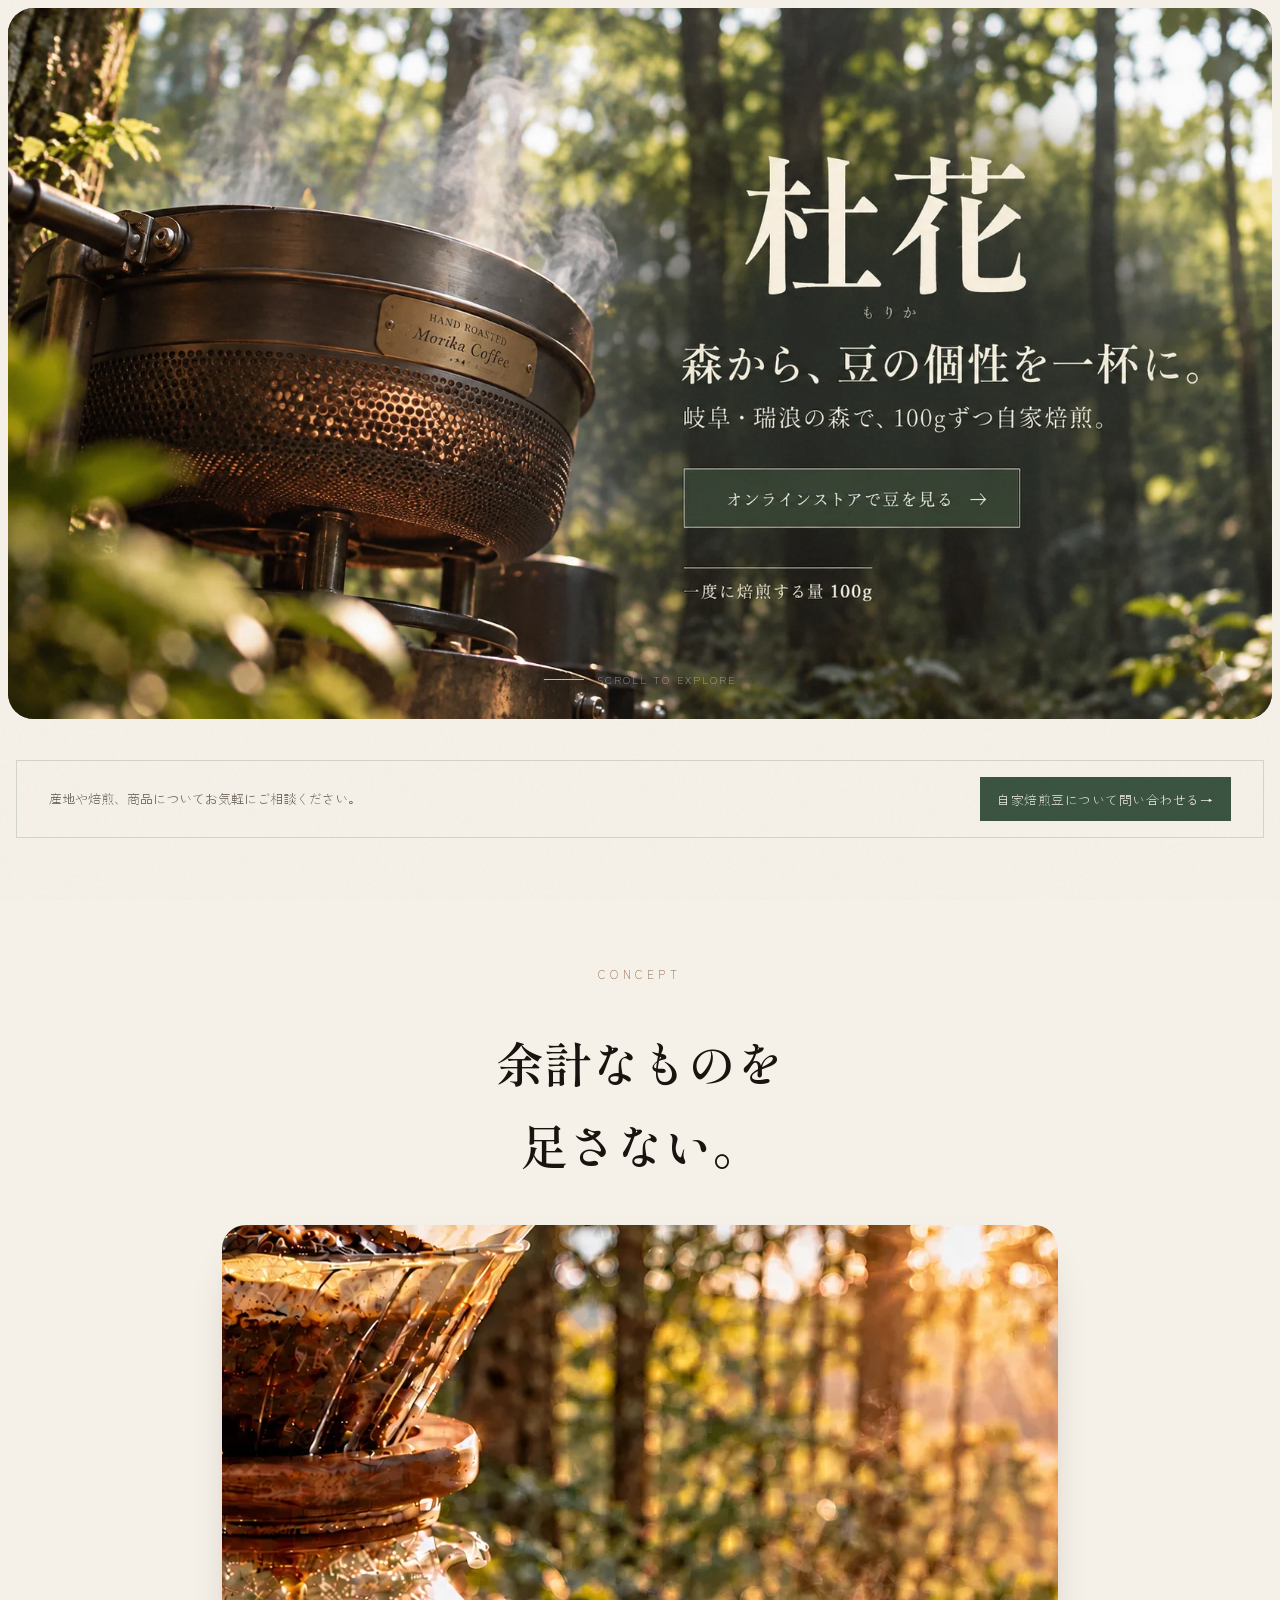
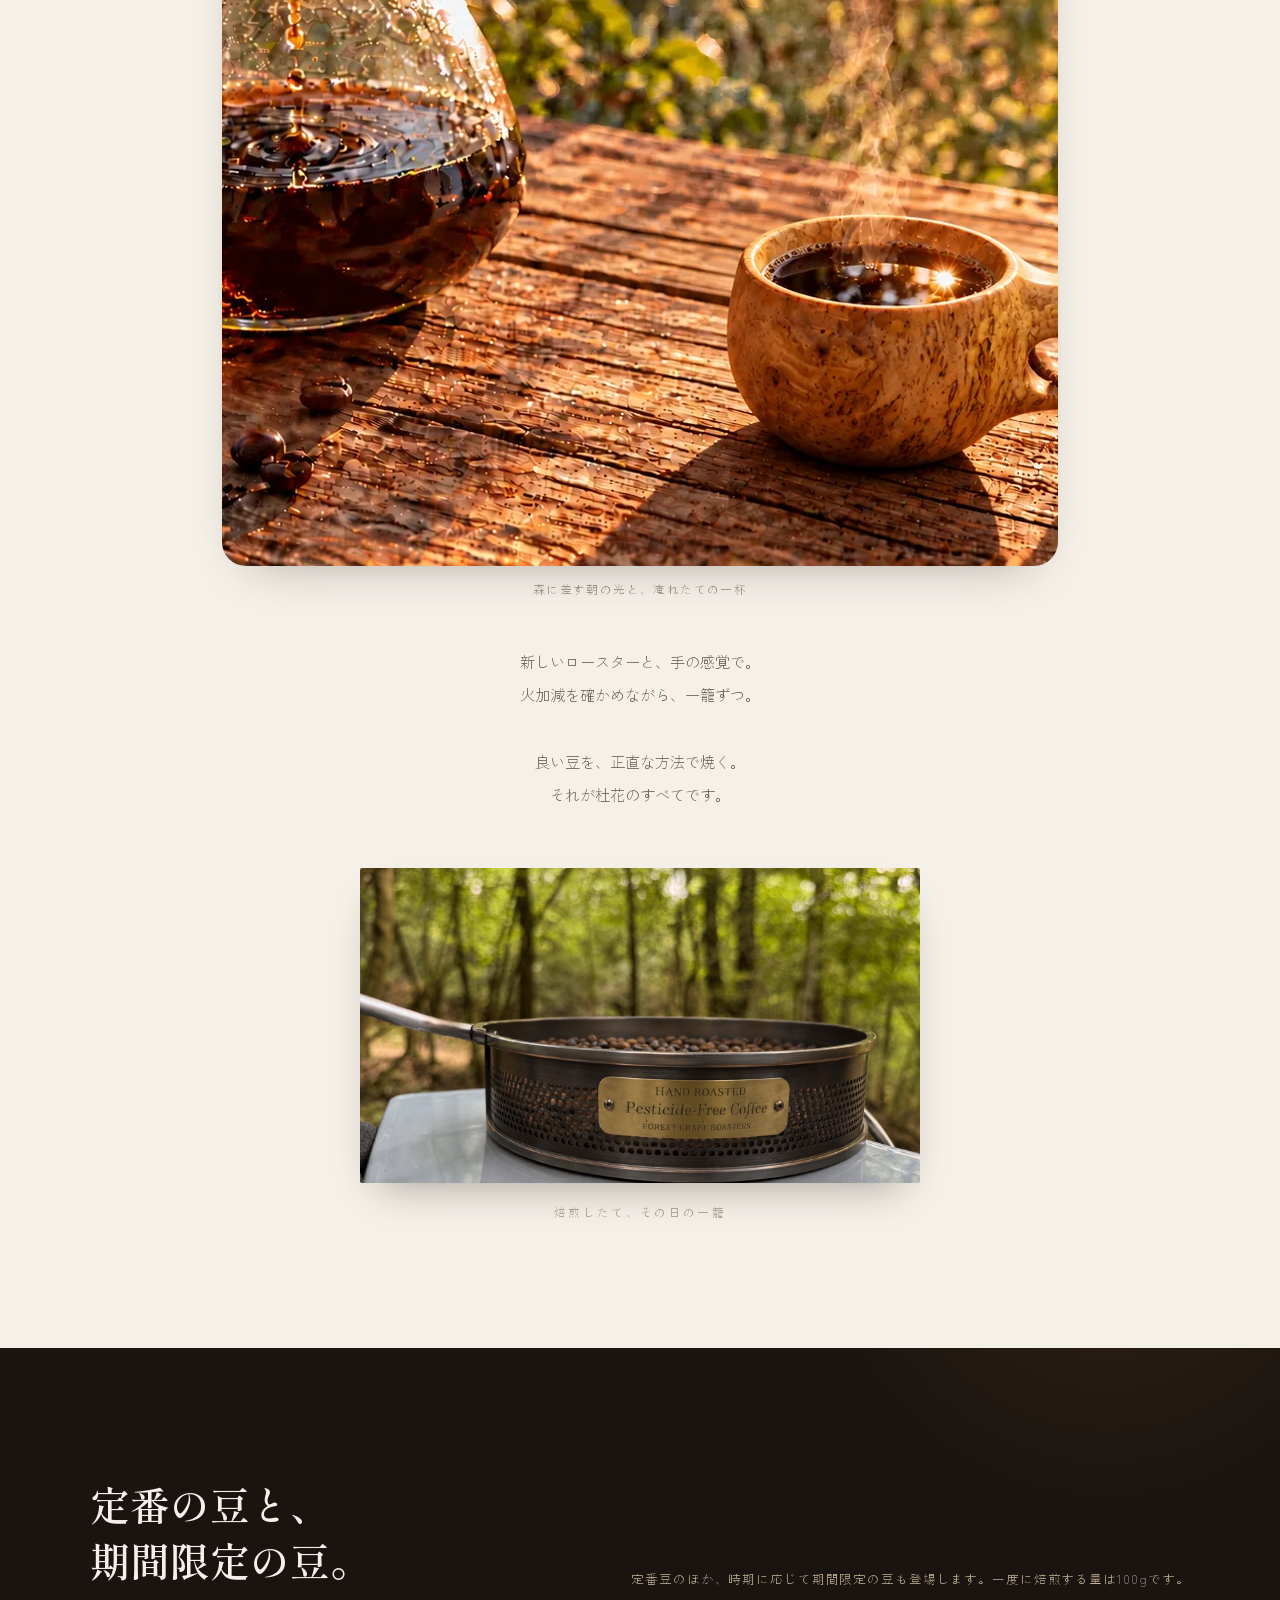
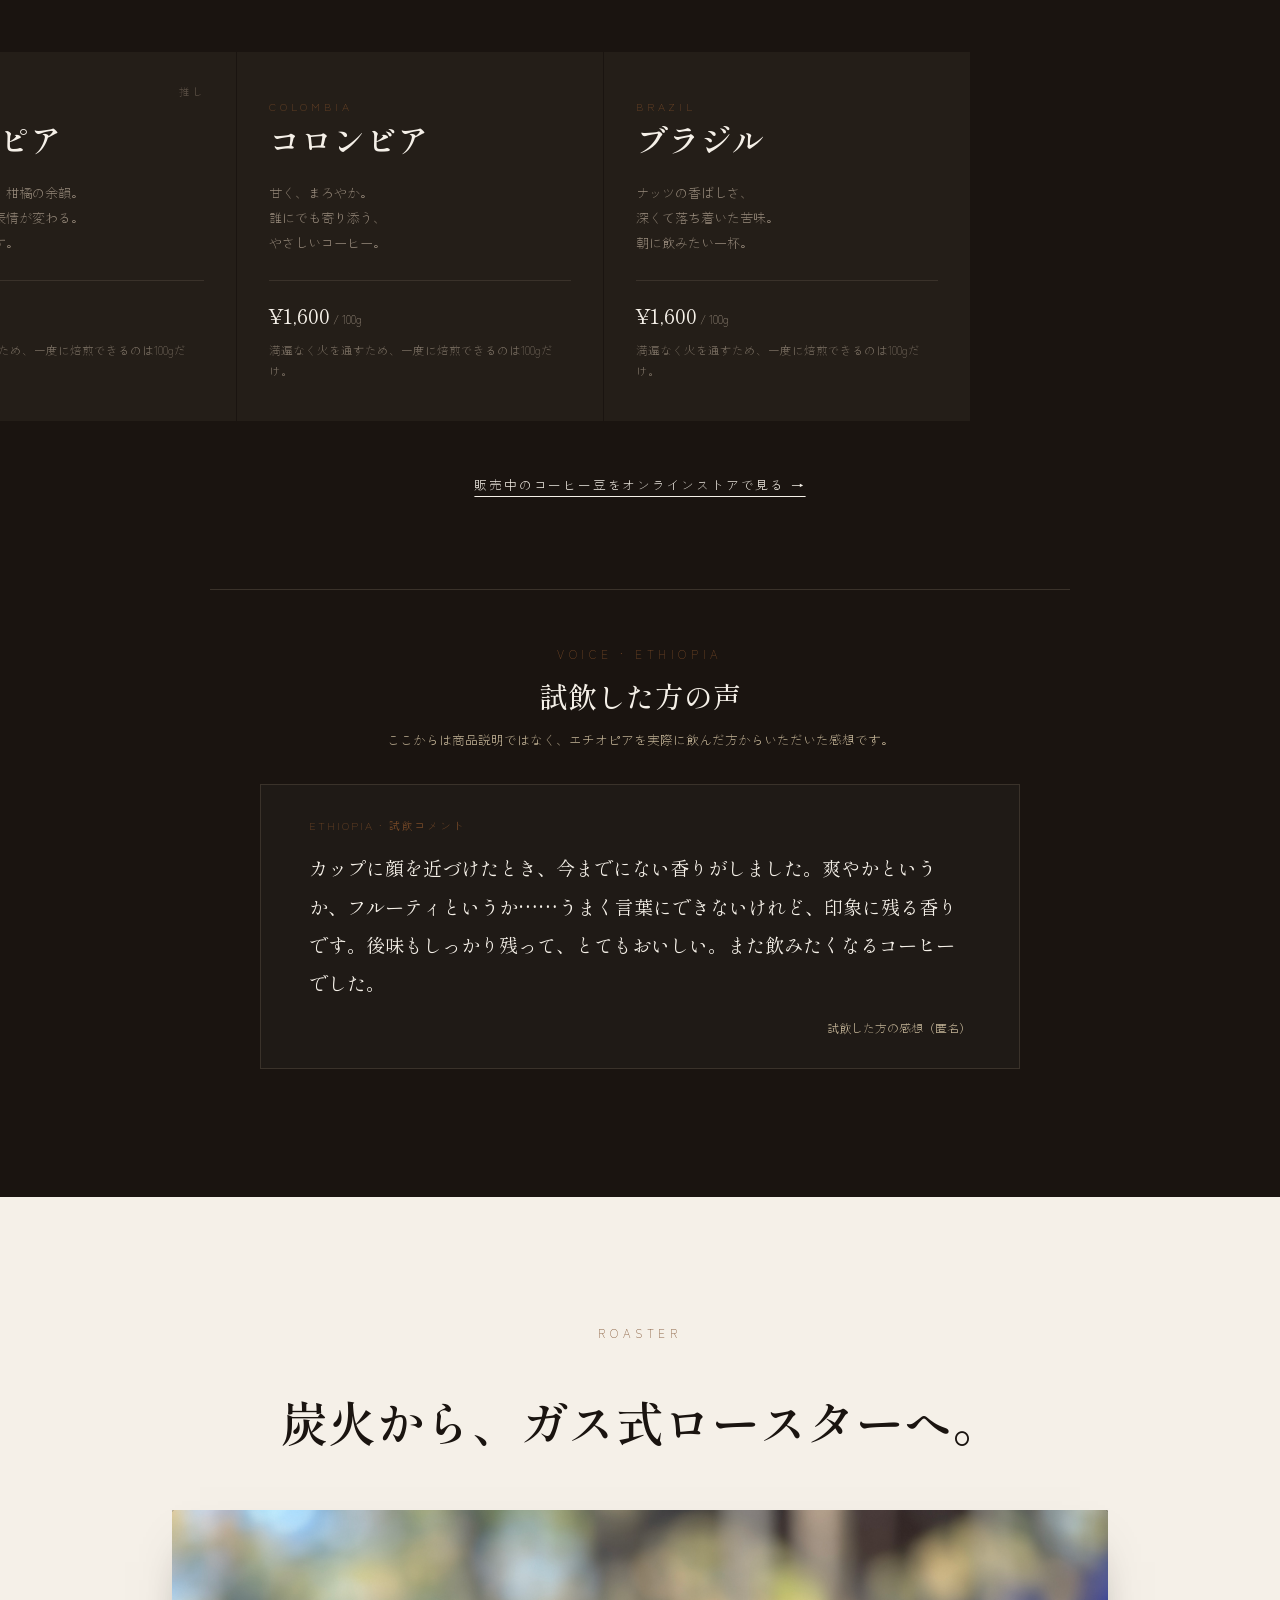
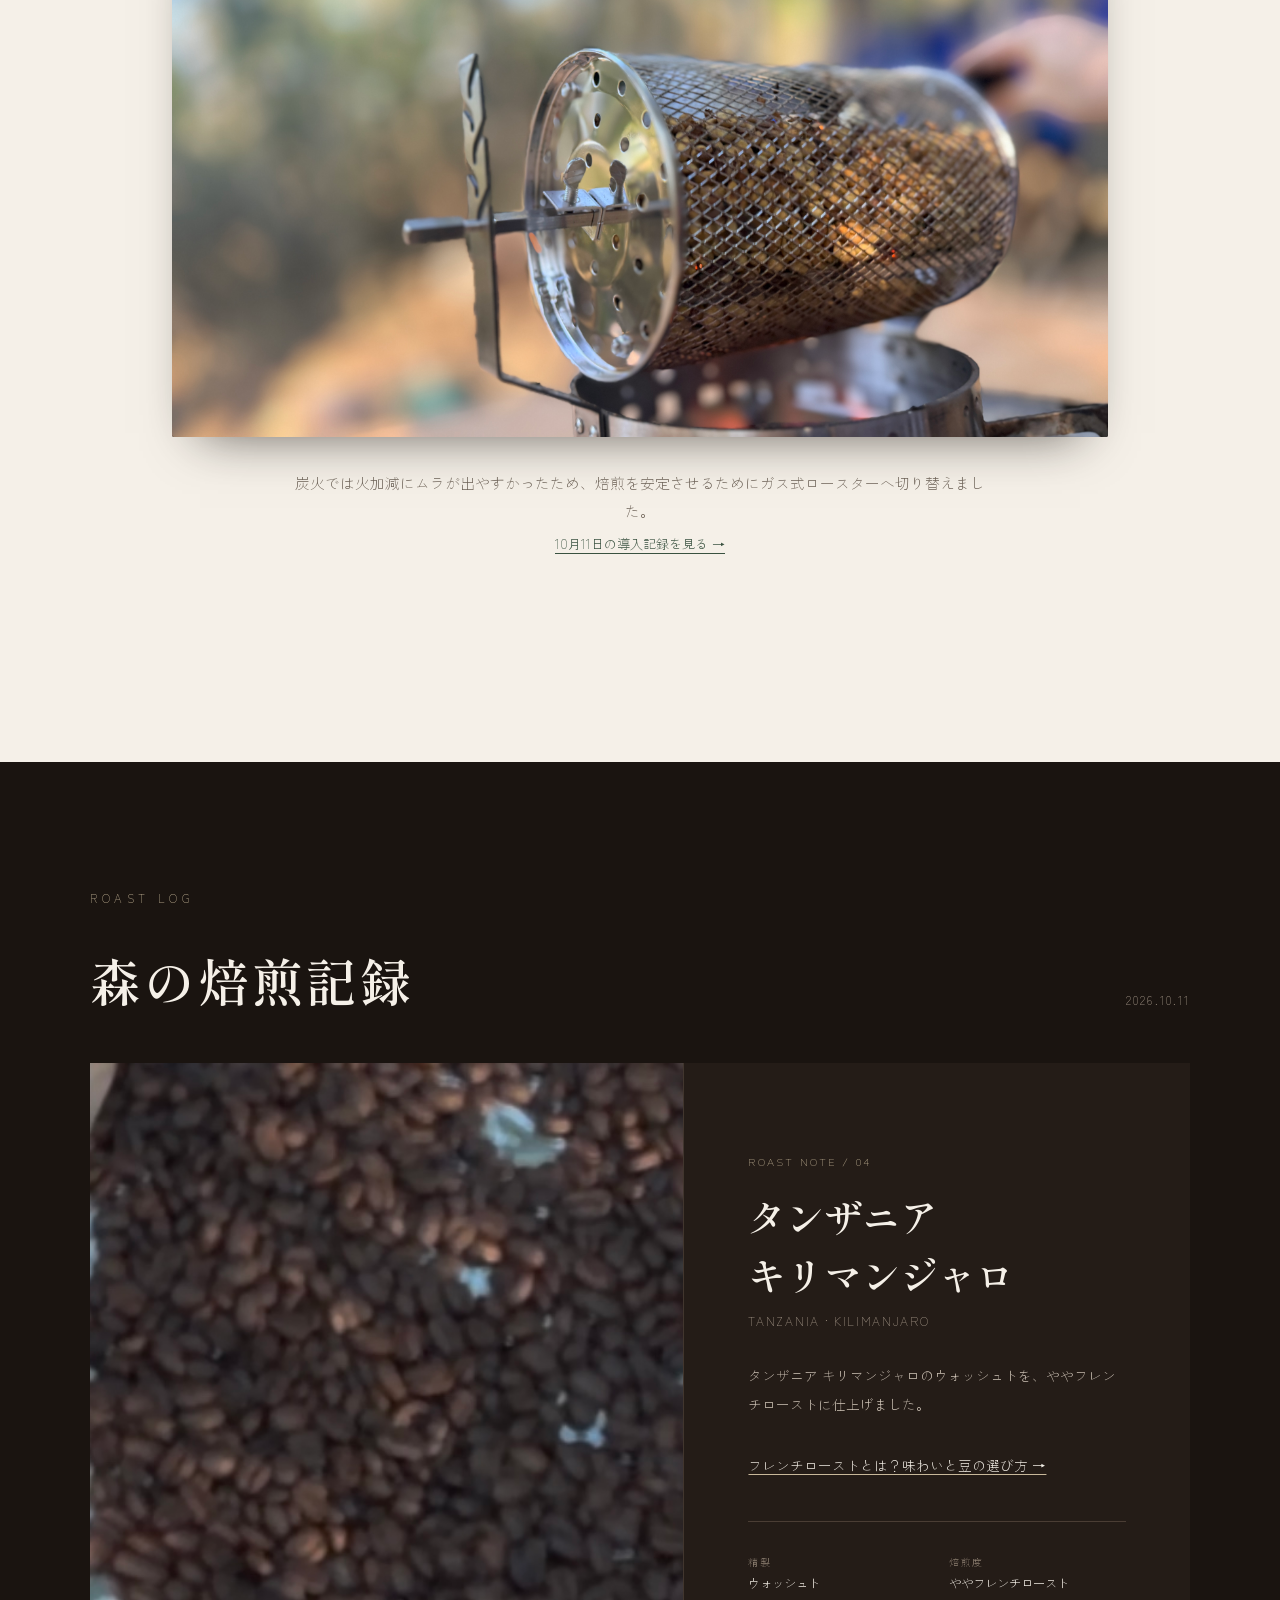
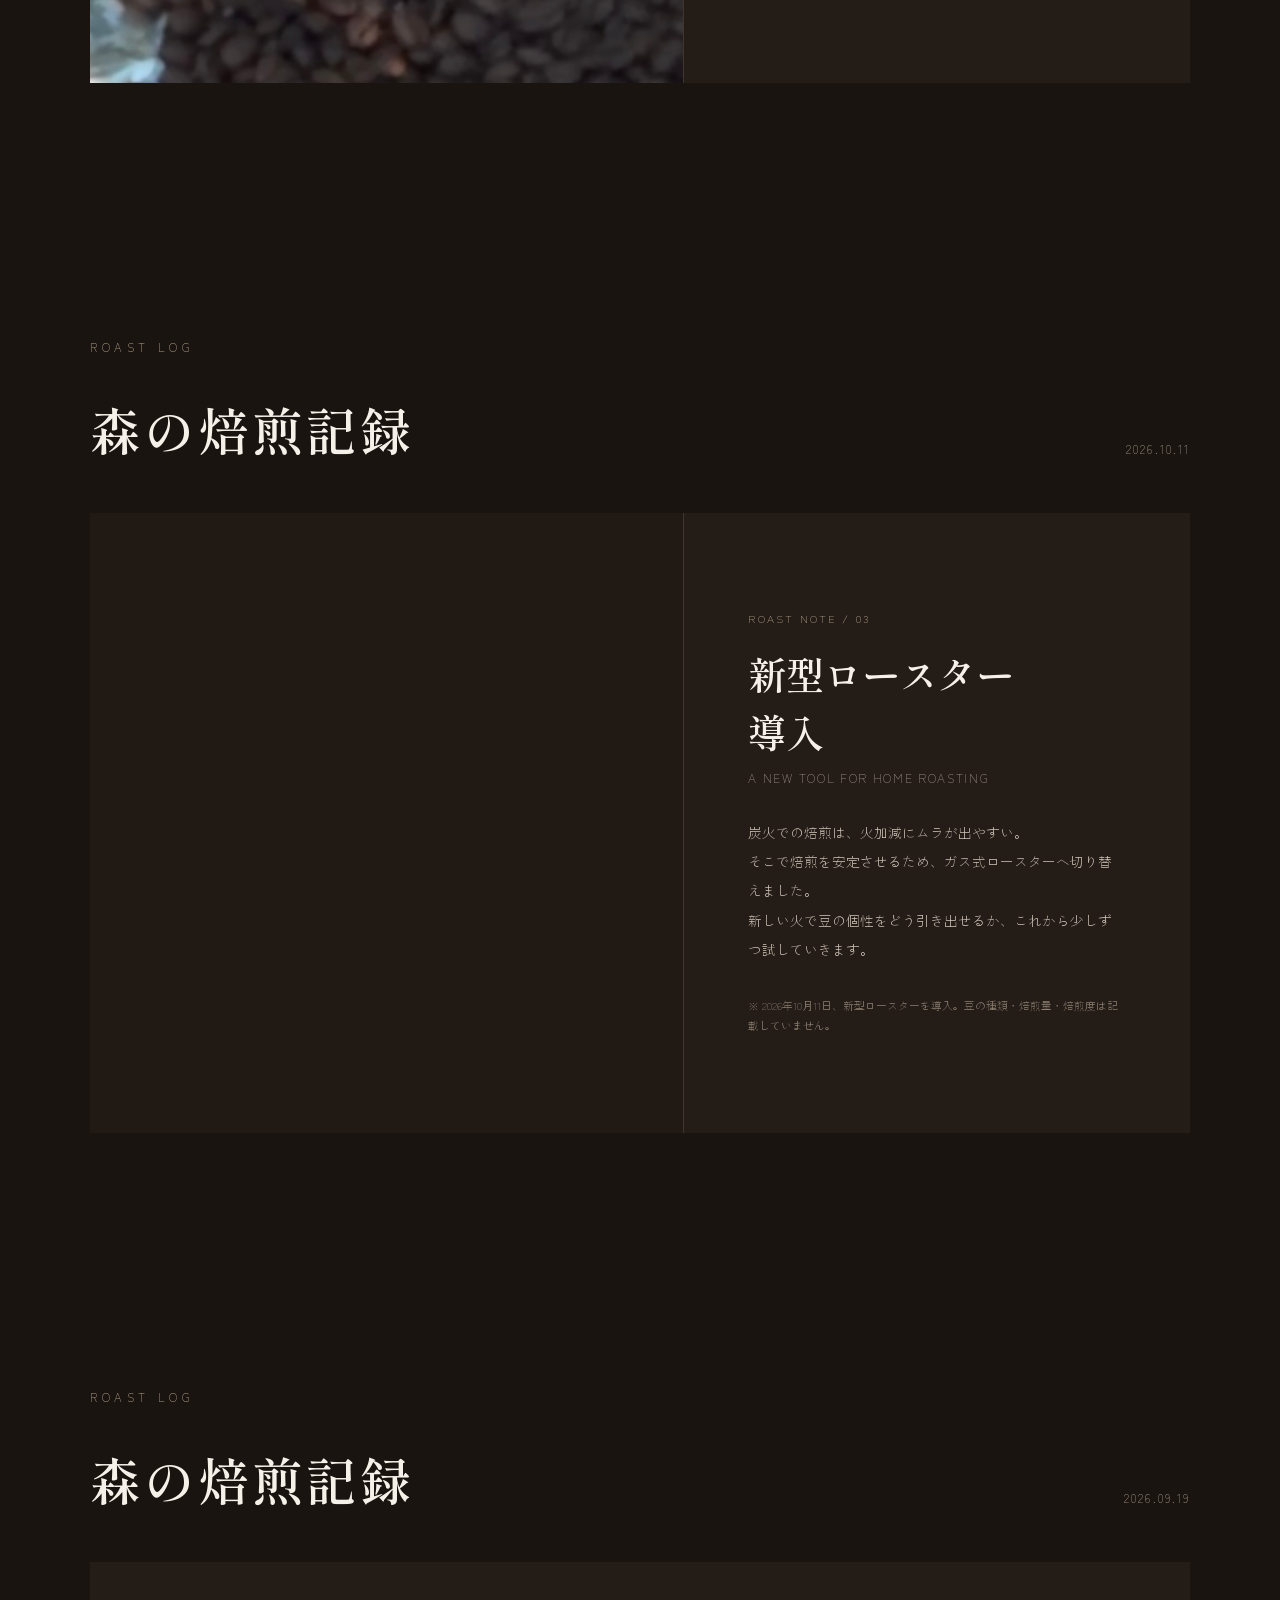
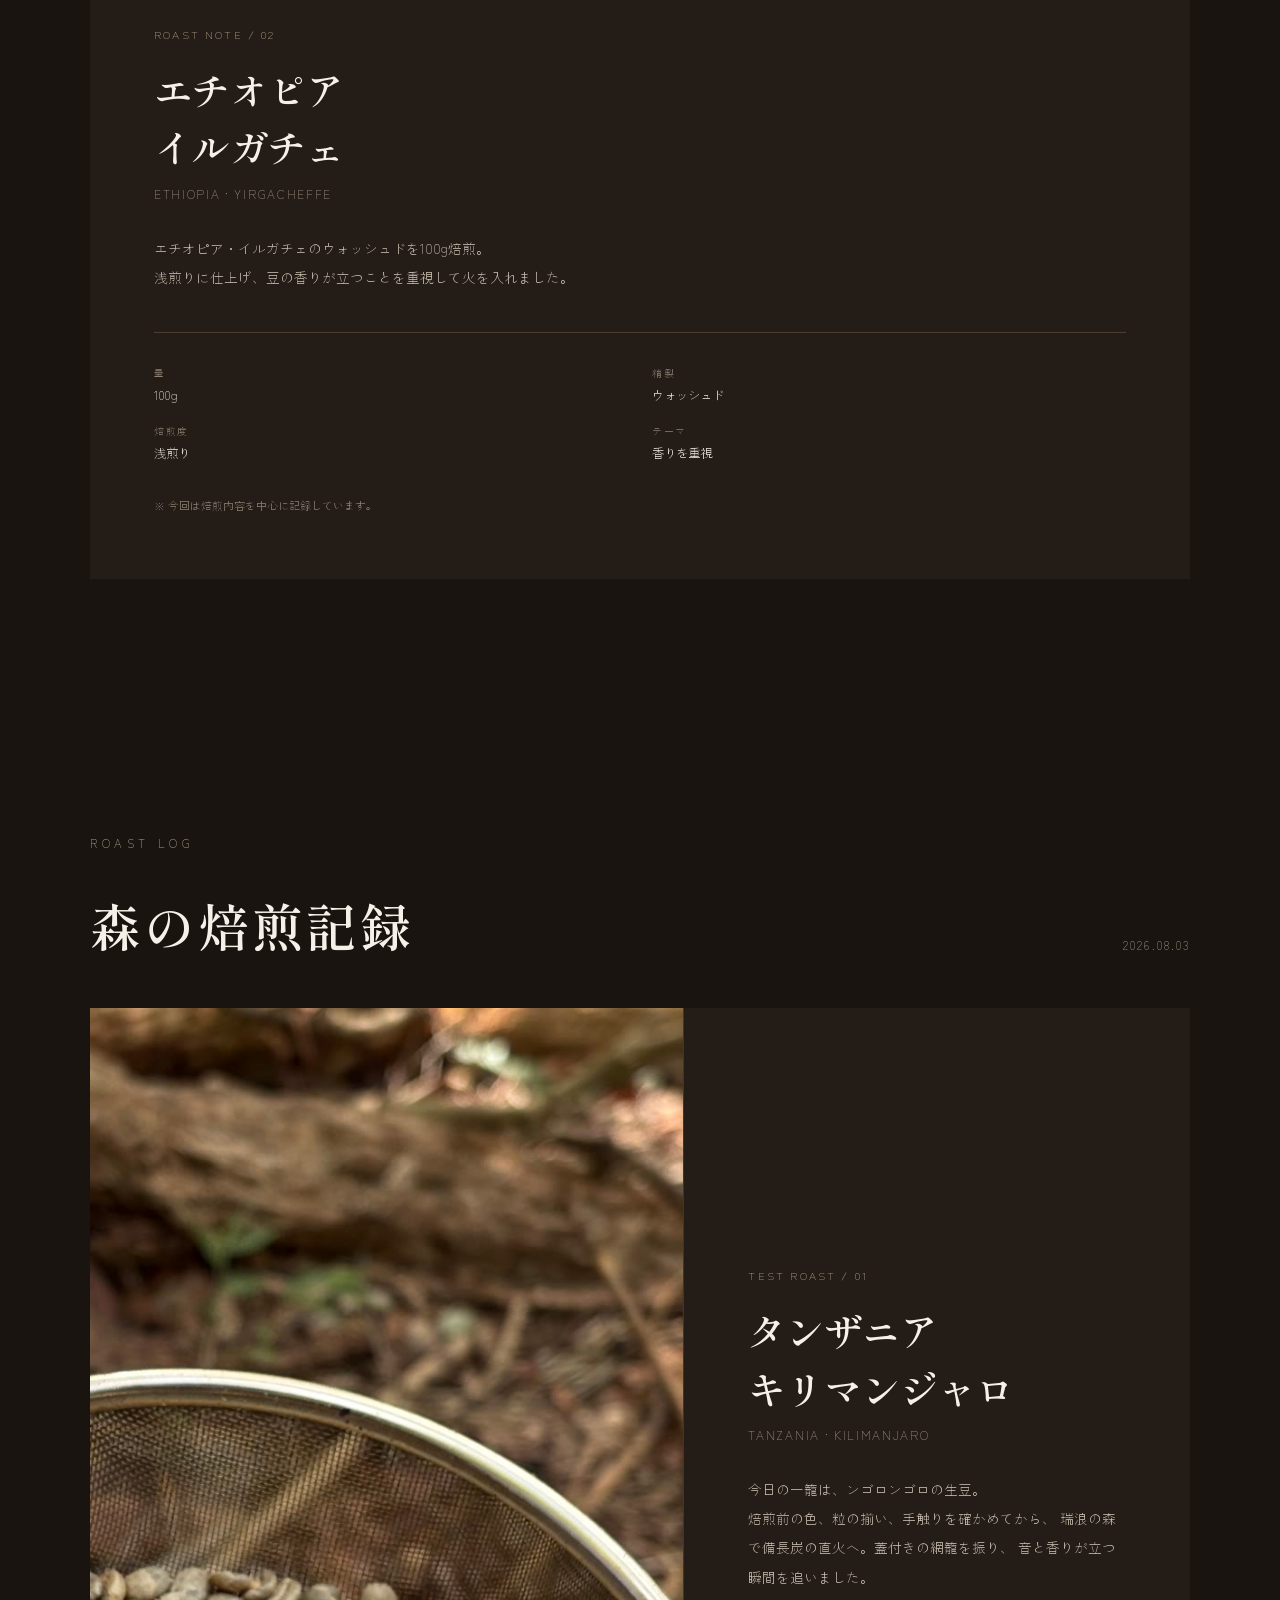
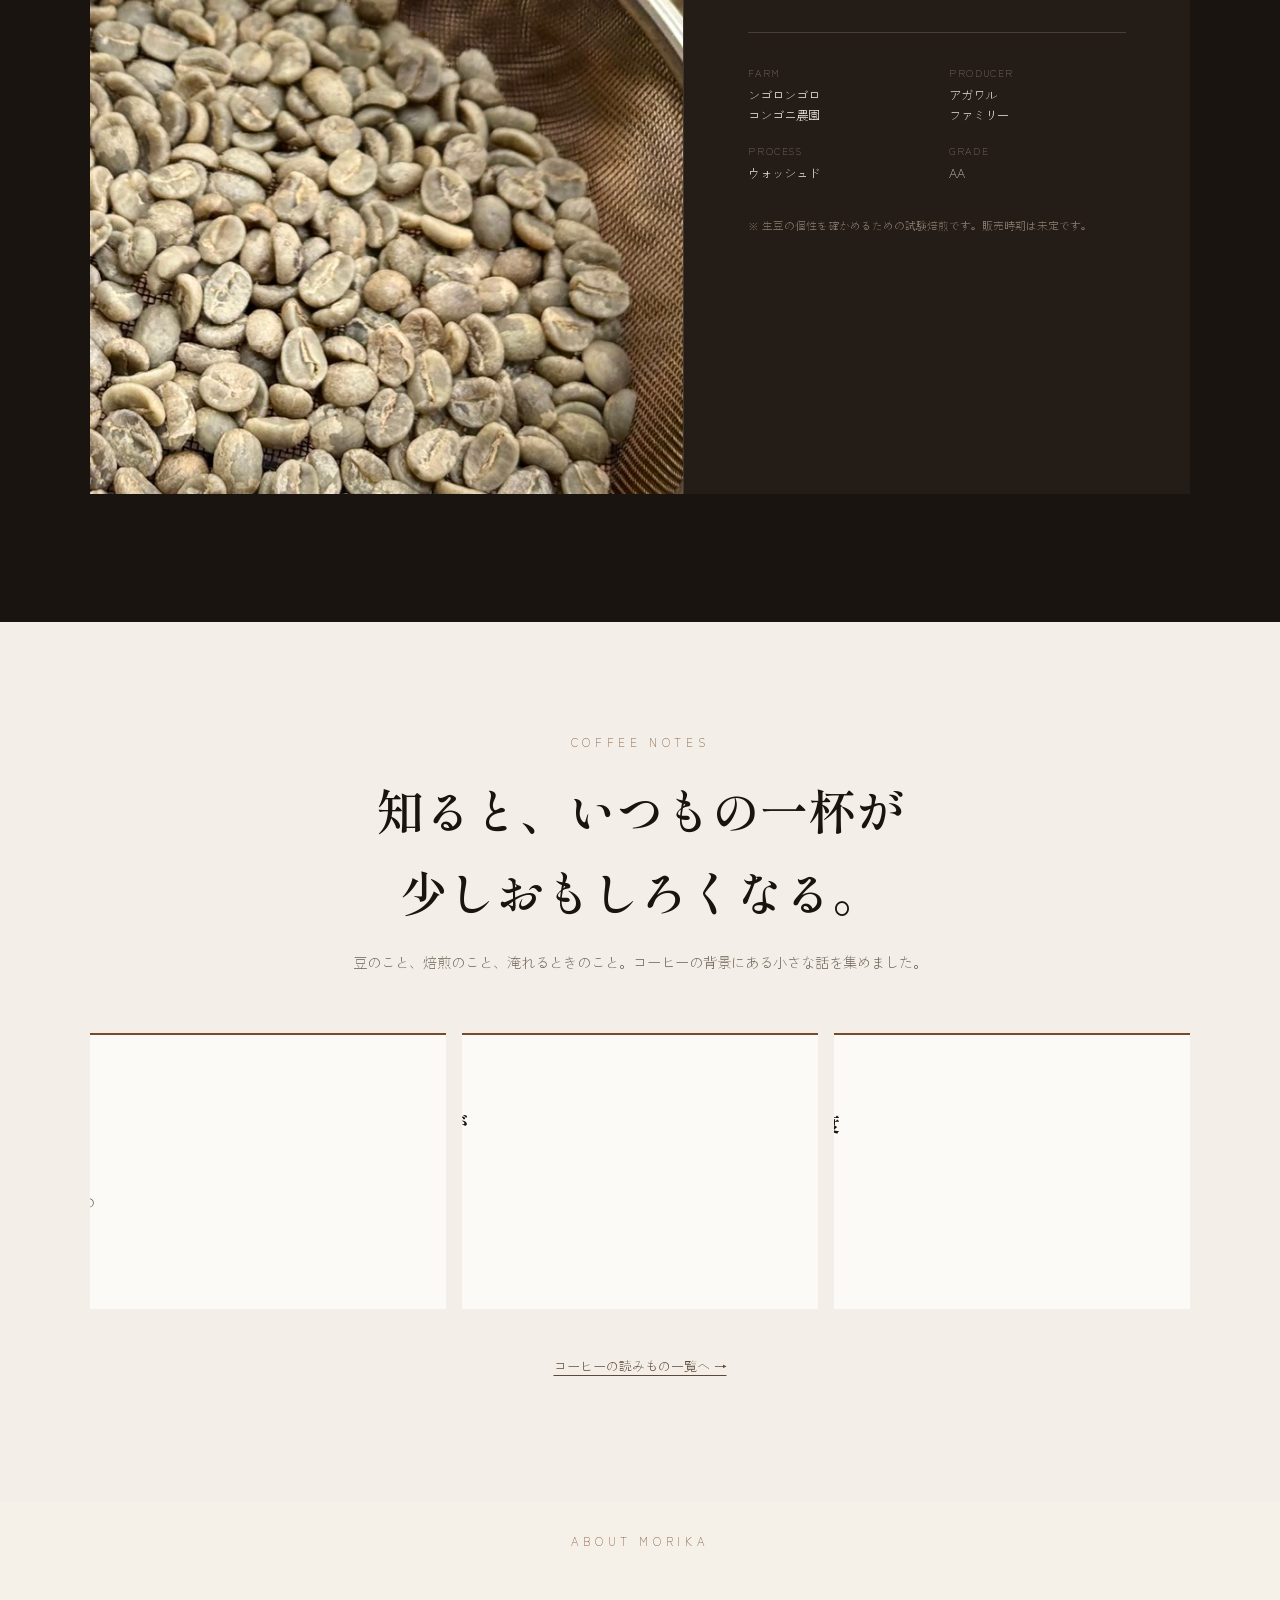
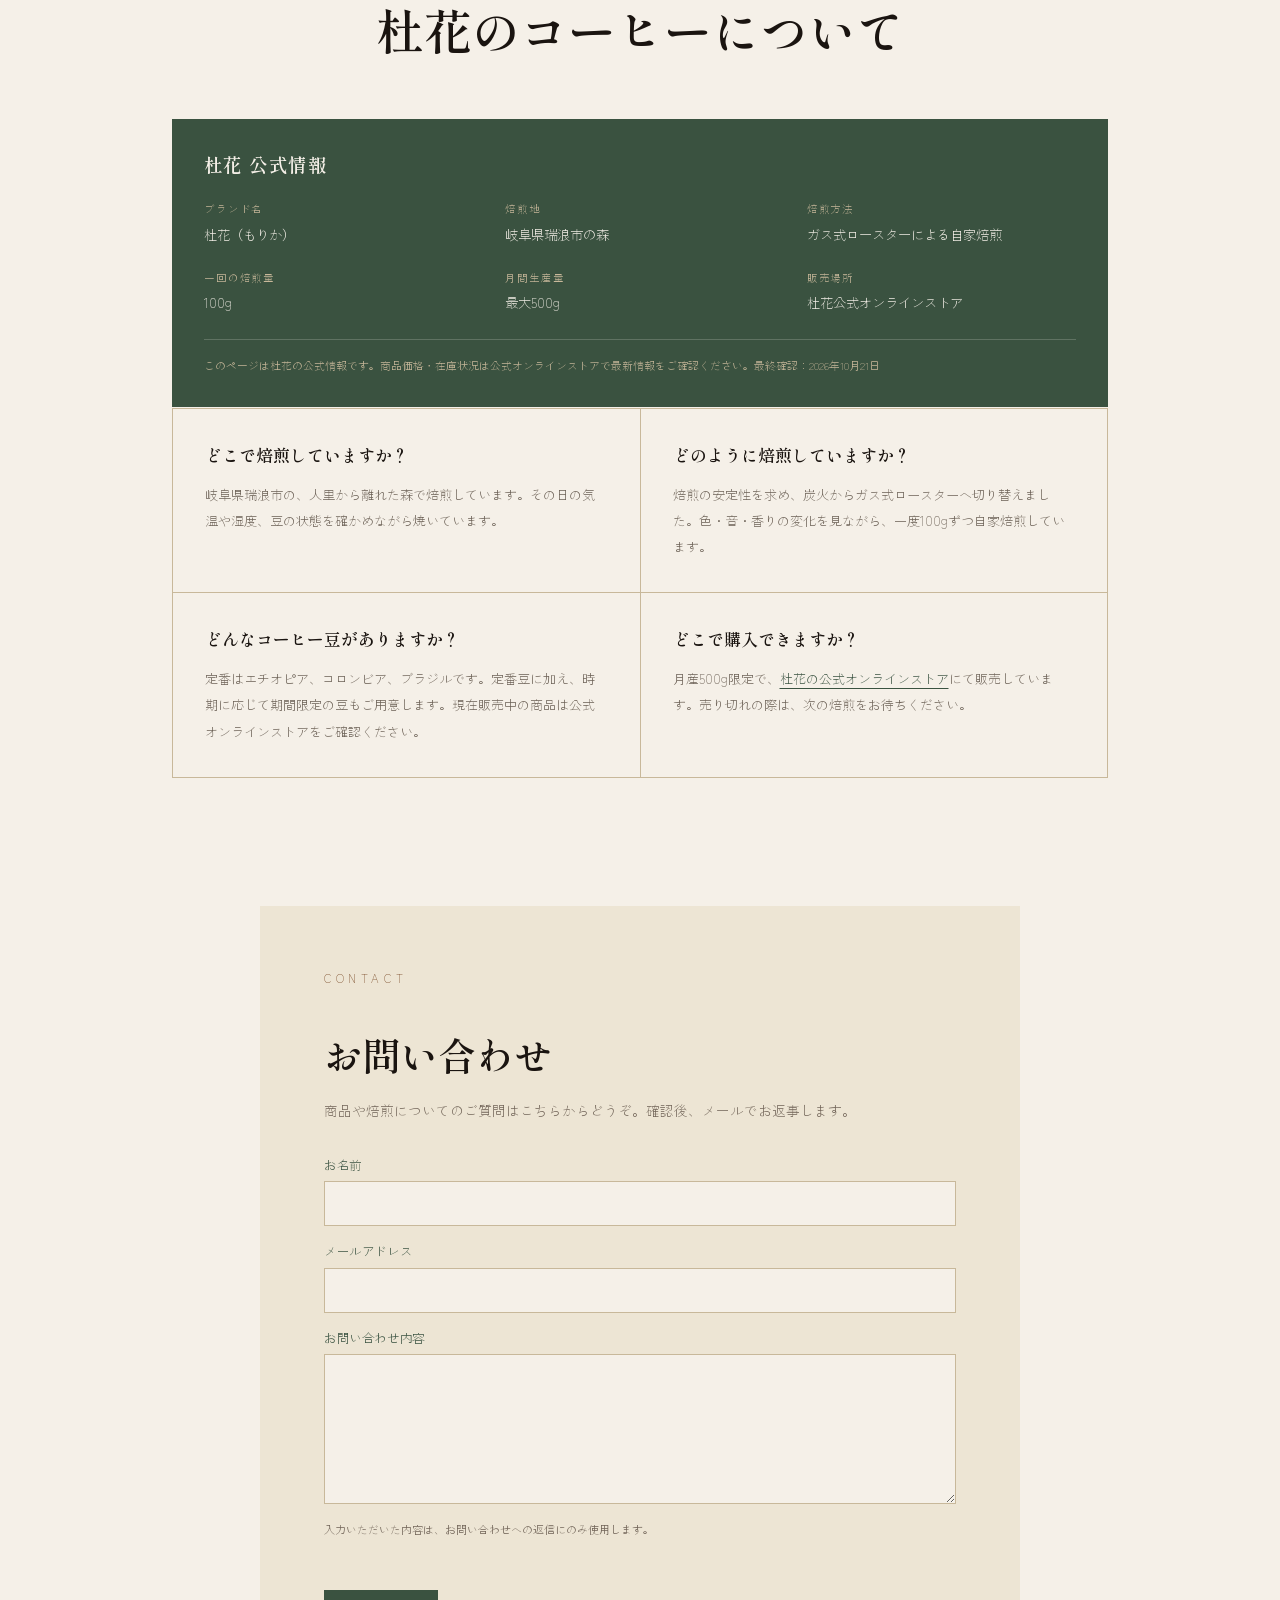
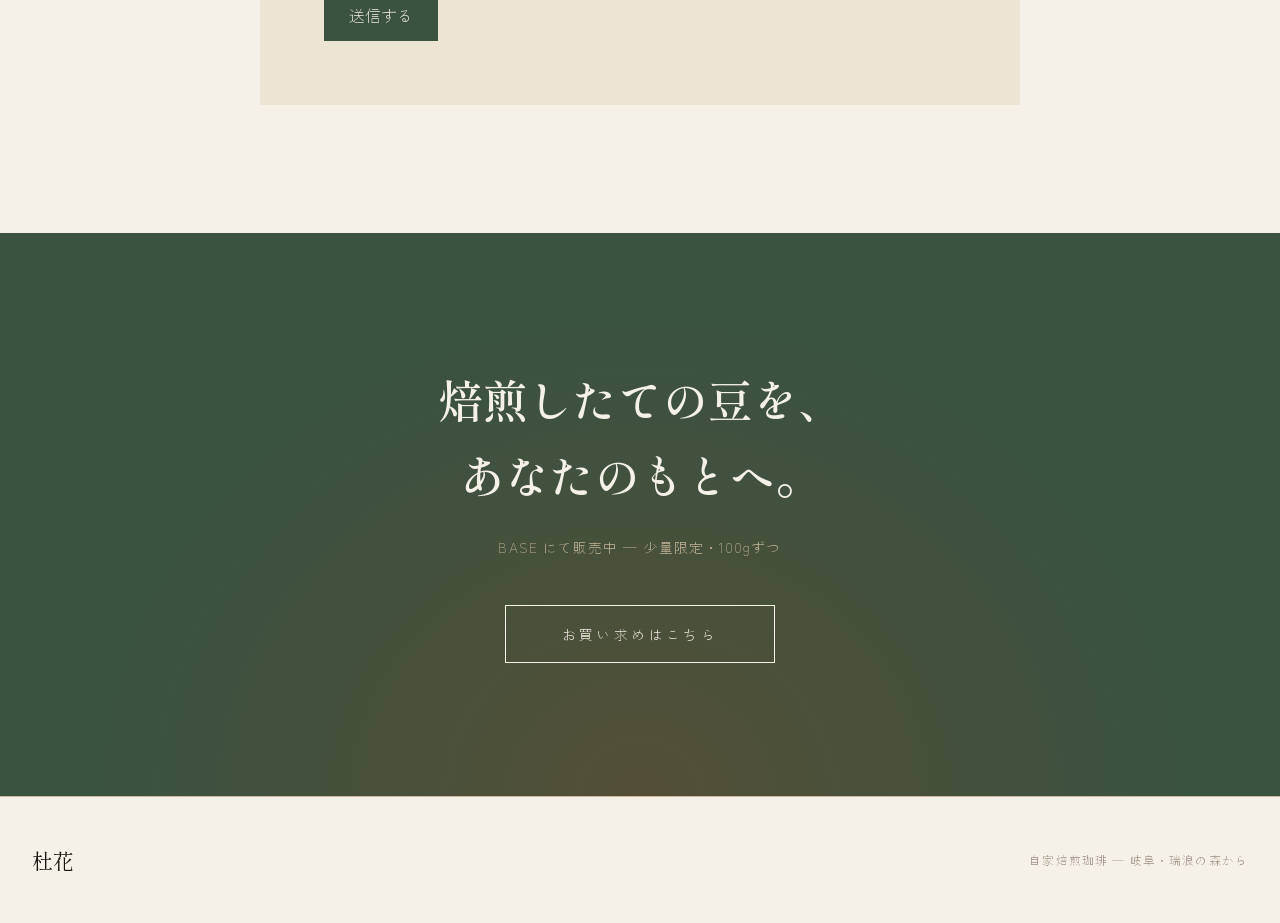
==== commit 0061802a: "Replace hero carousel with parallax scroll" ====
--- a/index.html
+++ b/index.html
@@ -230,6 +230,15 @@
     background: var(--forest);
   }
 
+  .hero-parallax-stage {
+    position: relative;
+    z-index: 0;
+    height: calc(56.25vw + 24vh);
+    margin-bottom: -24vh;
+  }
+  .hero { position: sticky; top: 0; }
+  main { position: relative; z-index: 1; }
+
   .hero::before {
     content: none;
   }
@@ -268,62 +277,6 @@
     outline: 3px solid #fff;
     outline-offset: 4px;
   }
-
-  .hero-carousel {
-    position: absolute;
-    z-index: 4;
-    left: 34%;
-    bottom: 1rem;
-    width: min(360px, 34%);
-    display: grid;
-    grid-template-columns: minmax(0, 1fr) auto;
-    align-items: center;
-    gap: 0.65rem;
-    padding: 0.75rem 0.9rem;
-    color: var(--paper);
-    background: rgba(26, 35, 28, 0.88);
-    border: 1px solid rgba(245, 240, 232, 0.38);
-    backdrop-filter: blur(8px);
-  }
-
-  .hero-carousel-viewport { min-width: 0; overflow: hidden; }
-  .hero-carousel-track {
-    display: flex;
-    overflow-x: auto;
-    scroll-snap-type: x mandatory;
-    scrollbar-width: none;
-    overscroll-behavior-x: contain;
-  }
-  .hero-carousel-track::-webkit-scrollbar { display: none; }
-  .hero-carousel-slide {
-    flex: 0 0 100%;
-    min-width: 0;
-    display: flex;
-    flex-direction: column;
-    justify-content: center;
-    gap: 0.25rem;
-    color: inherit;
-    text-decoration: none;
-    scroll-snap-align: start;
-  }
-  .hero-carousel-slide:focus-visible,
-  .hero-carousel-controls button:focus-visible { outline: 2px solid #fff; outline-offset: 3px; }
-  .hero-carousel-label { color: rgba(245,240,232,.7); font-size: .55rem; letter-spacing: .16em; }
-  .hero-carousel-title { font-family: 'Shippori Mincho', serif; font-size: .88rem; line-height: 1.5; }
-  .hero-carousel-controls { display: flex; align-items: center; gap: .3rem; white-space: nowrap; }
-  .hero-carousel-controls button {
-    width: 1.8rem;
-    height: 1.8rem;
-    display: grid;
-    place-items: center;
-    border: 1px solid rgba(245,240,232,.45);
-    border-radius: 50%;
-    background: transparent;
-    color: var(--paper);
-    font: inherit;
-    cursor: pointer;
-  }
-  .hero-carousel-status { min-width: 2.2rem; text-align: center; font-size: .58rem; color: rgba(245,240,232,.78); }
 
   .hero-content {
     position: absolute;
@@ -467,6 +420,7 @@
     gap: 1rem;
     padding: 1rem clamp(1rem, 3vw, 2rem);
     border: 1px solid rgba(58,82,64,0.18);
+    background: var(--paper);
   }
 
   .hero-contact-cta p {
@@ -527,12 +481,7 @@
   }
 
   @media (max-width: 768px) {
-    .hero-carousel { left: .7rem; bottom: .7rem; width: min(58%, 300px); gap: .35rem; padding: .5rem .55rem; }
-    .hero-carousel-title { font-size: clamp(.62rem, 2.6vw, .82rem); }
-    .hero-carousel-label { font-size: .45rem; }
-    .hero-carousel-controls { gap: .15rem; }
-    .hero-carousel-controls button { width: 1.55rem; height: 1.55rem; }
-    .hero-carousel-status { min-width: 1.8rem; font-size: .5rem; }
+    .hero-parallax-stage { height: calc(56.25vw + 20vh); margin-bottom: -20vh; }
     .morning-coffee img {
       height: auto;
       aspect-ratio: auto;
@@ -546,6 +495,7 @@
     max-width: 900px;
     margin: 0 auto;
     text-align: center;
+    background: var(--paper);
   }
 
   .concept .morning-coffee {
@@ -1591,6 +1541,7 @@
 <body>
 
 <!-- HERO -->
+<div class="hero-parallax-stage">
 <section class="hero" aria-labelledby="hero-title">
   <img class="hero-art" src="images/hero-generated.webp" alt="杜花のロゴ、森の中のロースター、オンラインストアへの案内を配したメインビジュアル">
   <div class="hero-content hero-content-sr-only">
@@ -1611,34 +1562,12 @@
     <p class="hero-availability">月産最大500g — 一度に焙煎する量 100g</p>
   </div>
   <a class="hero-cta-overlay" href="https://morikacoffee.base.shop/?utm_source=morika-lp&amp;utm_medium=website&amp;utm_campaign=shop&amp;utm_content=hero" target="_blank" rel="noopener" aria-label="杜花の公式オンラインストアでコーヒー豆を見る（新しいタブ）"></a>
-  <div class="hero-carousel" role="region" aria-roledescription="カルーセル" aria-label="杜花のご案内">
-    <div class="hero-carousel-viewport">
-      <div class="hero-carousel-track" id="hero-carousel-track">
-        <a class="hero-carousel-slide" href="#beans" role="group" aria-roledescription="スライド" aria-label="1 / 3">
-          <span class="hero-carousel-label">COFFEE BEANS</span>
-          <span class="hero-carousel-title">定番の豆を見る</span>
-        </a>
-        <a class="hero-carousel-slide" href="#beans" role="group" aria-roledescription="スライド" aria-label="2 / 3">
-          <span class="hero-carousel-label">LIMITED LOT</span>
-          <span class="hero-carousel-title">時期ごとの限定豆</span>
-        </a>
-        <a class="hero-carousel-slide" href="#roast-log-2026-10-11-tanzania" role="group" aria-roledescription="スライド" aria-label="3 / 3">
-          <span class="hero-carousel-label">ROAST LOG</span>
-          <span class="hero-carousel-title">森の焙煎記録を読む</span>
-        </a>
-      </div>
-    </div>
-    <div class="hero-carousel-controls" aria-label="カルーセル操作">
-      <button type="button" id="hero-carousel-prev" aria-label="前の案内">‹</button>
-      <span class="hero-carousel-status" id="hero-carousel-status" aria-live="polite">1 / 3</span>
-      <button type="button" id="hero-carousel-next" aria-label="次の案内">›</button>
-    </div>
-  </div>
   <div class="scroll-hint" aria-hidden="true">
     <span class="scroll-line"></span>
     <span>SCROLL TO EXPLORE</span>
   </div>
 </section>
+</div>
 
 <!-- CONCEPT -->
 <main>
@@ -2108,30 +2037,6 @@
   window.addEventListener('resize', scheduleOriginSlideUpdate);
   updateOriginSlides();
 
-  const heroCarouselTrack = document.querySelector('#hero-carousel-track');
-  if (heroCarouselTrack) {
-    const heroCarouselSlides = [...heroCarouselTrack.querySelectorAll('.hero-carousel-slide')];
-    const heroCarouselStatus = document.querySelector('#hero-carousel-status');
-    let heroCarouselIndex = 0;
-    let heroCarouselFrame = 0;
-    const moveHeroCarousel = (step) => {
-      heroCarouselIndex = (heroCarouselIndex + step + heroCarouselSlides.length) % heroCarouselSlides.length;
-      heroCarouselTrack.scrollTo({
-        left: heroCarouselIndex * heroCarouselTrack.clientWidth,
-        behavior: reduceOriginMotion.matches ? 'auto' : 'smooth'
-      });
-      heroCarouselStatus.textContent = `${heroCarouselIndex + 1} / ${heroCarouselSlides.length}`;
-    };
-    document.querySelector('#hero-carousel-prev').addEventListener('click', () => moveHeroCarousel(-1));
-    document.querySelector('#hero-carousel-next').addEventListener('click', () => moveHeroCarousel(1));
-    heroCarouselTrack.addEventListener('scroll', () => {
-      if (heroCarouselFrame) cancelAnimationFrame(heroCarouselFrame);
-      heroCarouselFrame = requestAnimationFrame(() => {
-        heroCarouselIndex = Math.round(heroCarouselTrack.scrollLeft / heroCarouselTrack.clientWidth);
-        heroCarouselStatus.textContent = `${heroCarouselIndex + 1} / ${heroCarouselSlides.length}`;
-      });
-    }, { passive: true });
-  }
 </script>
 <script>
   const contactForm = document.querySelector('.contact-form');
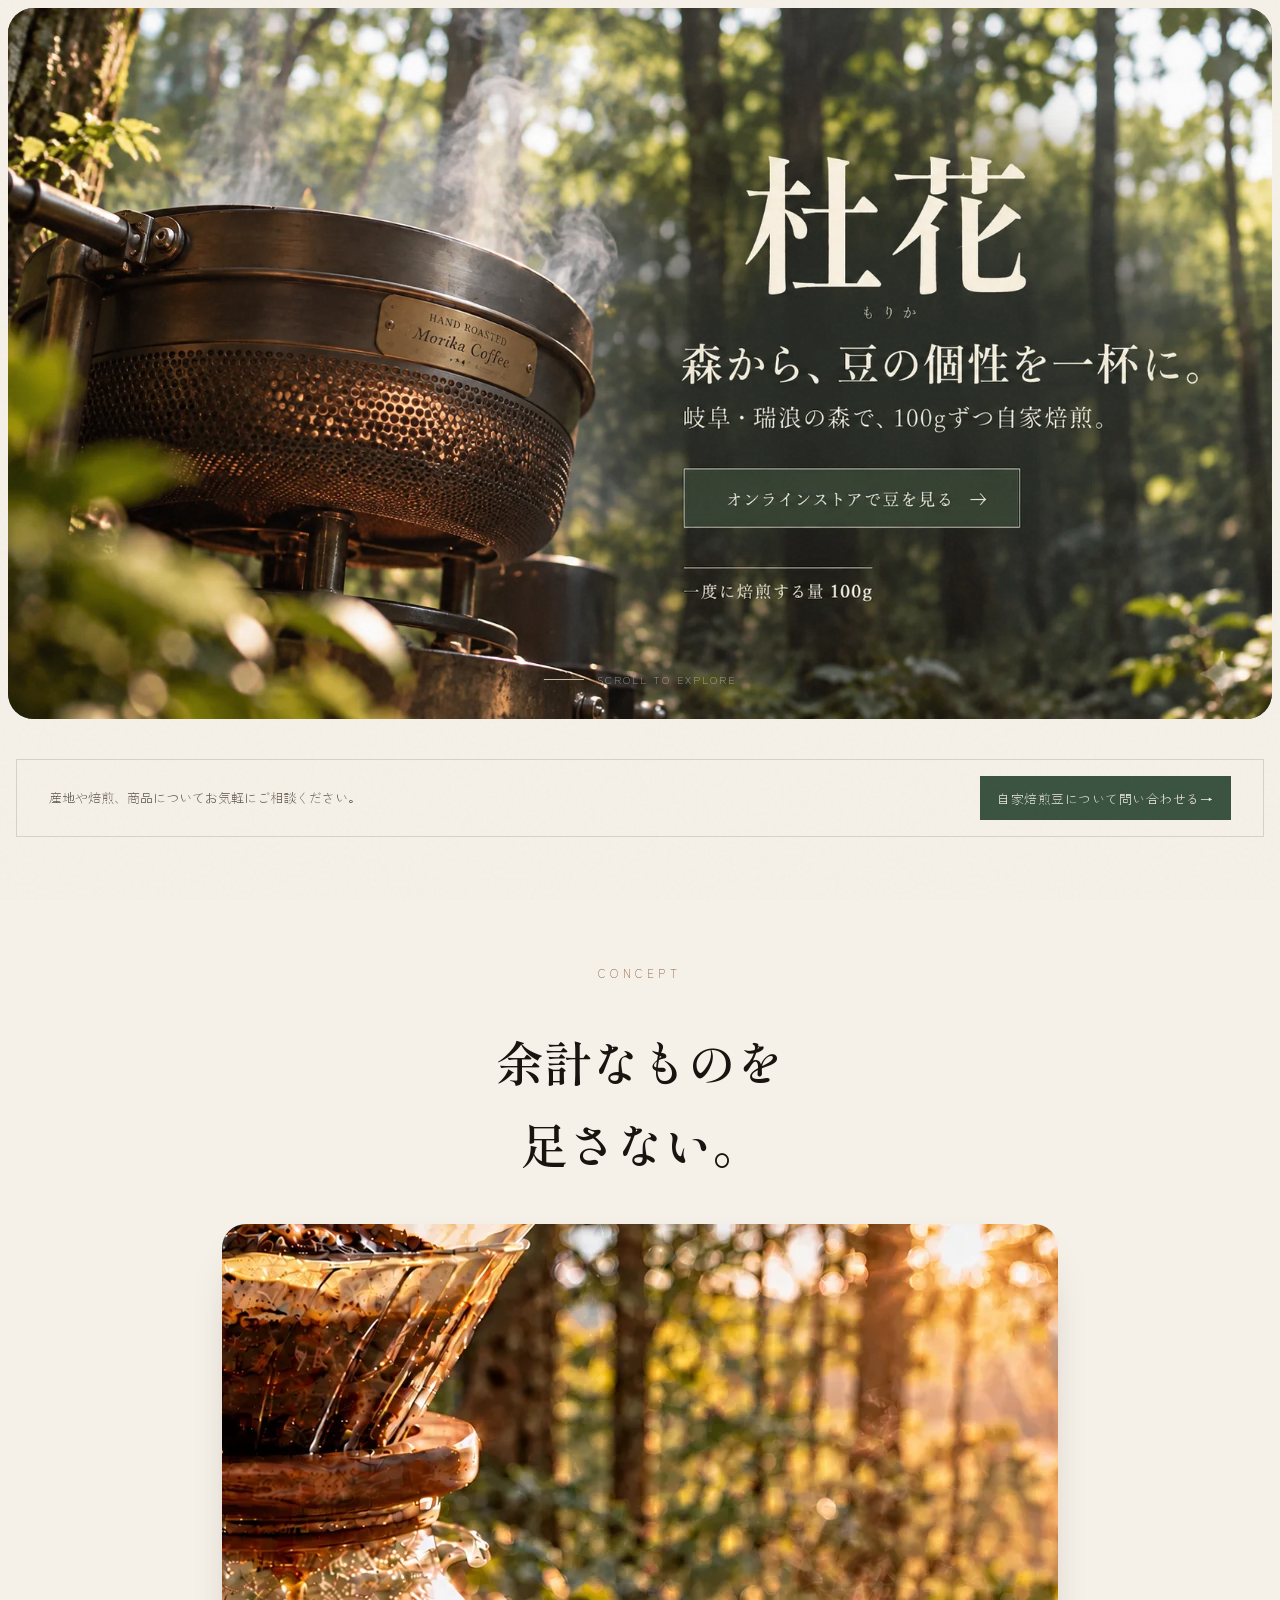
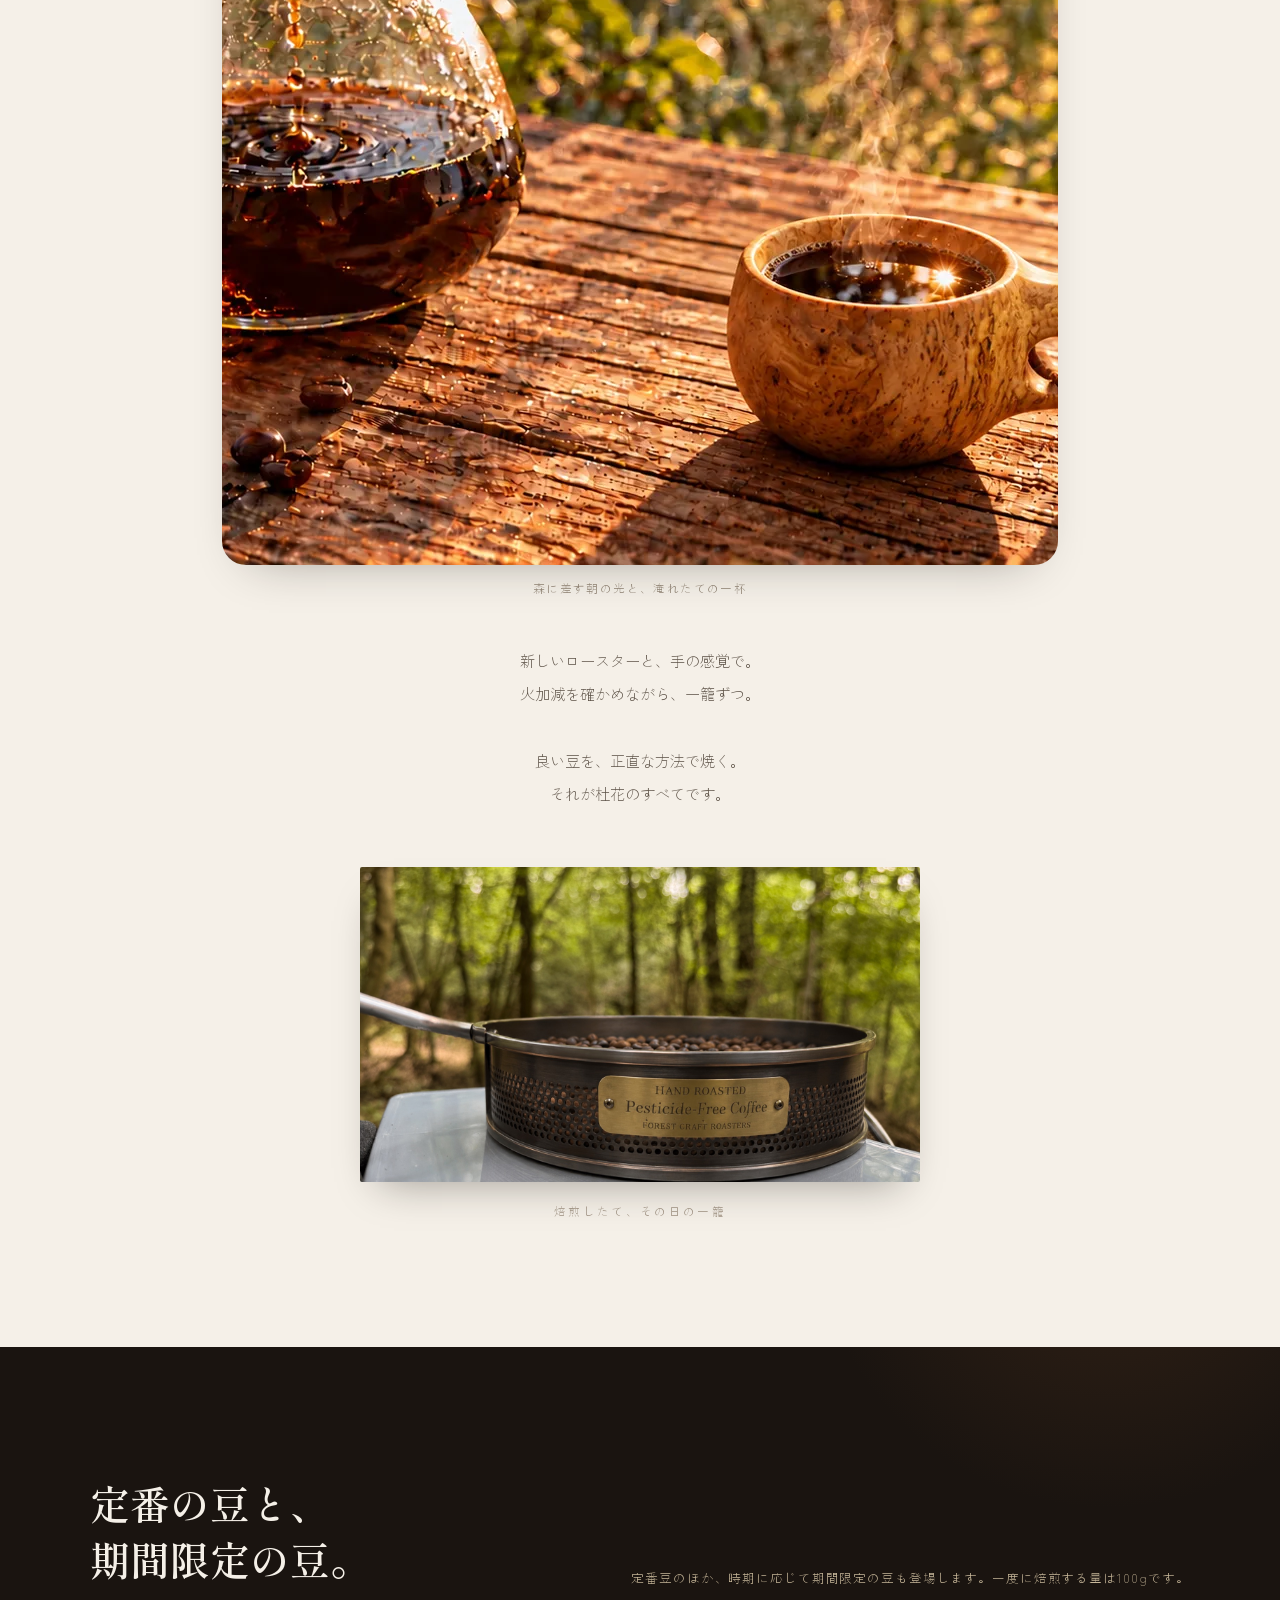
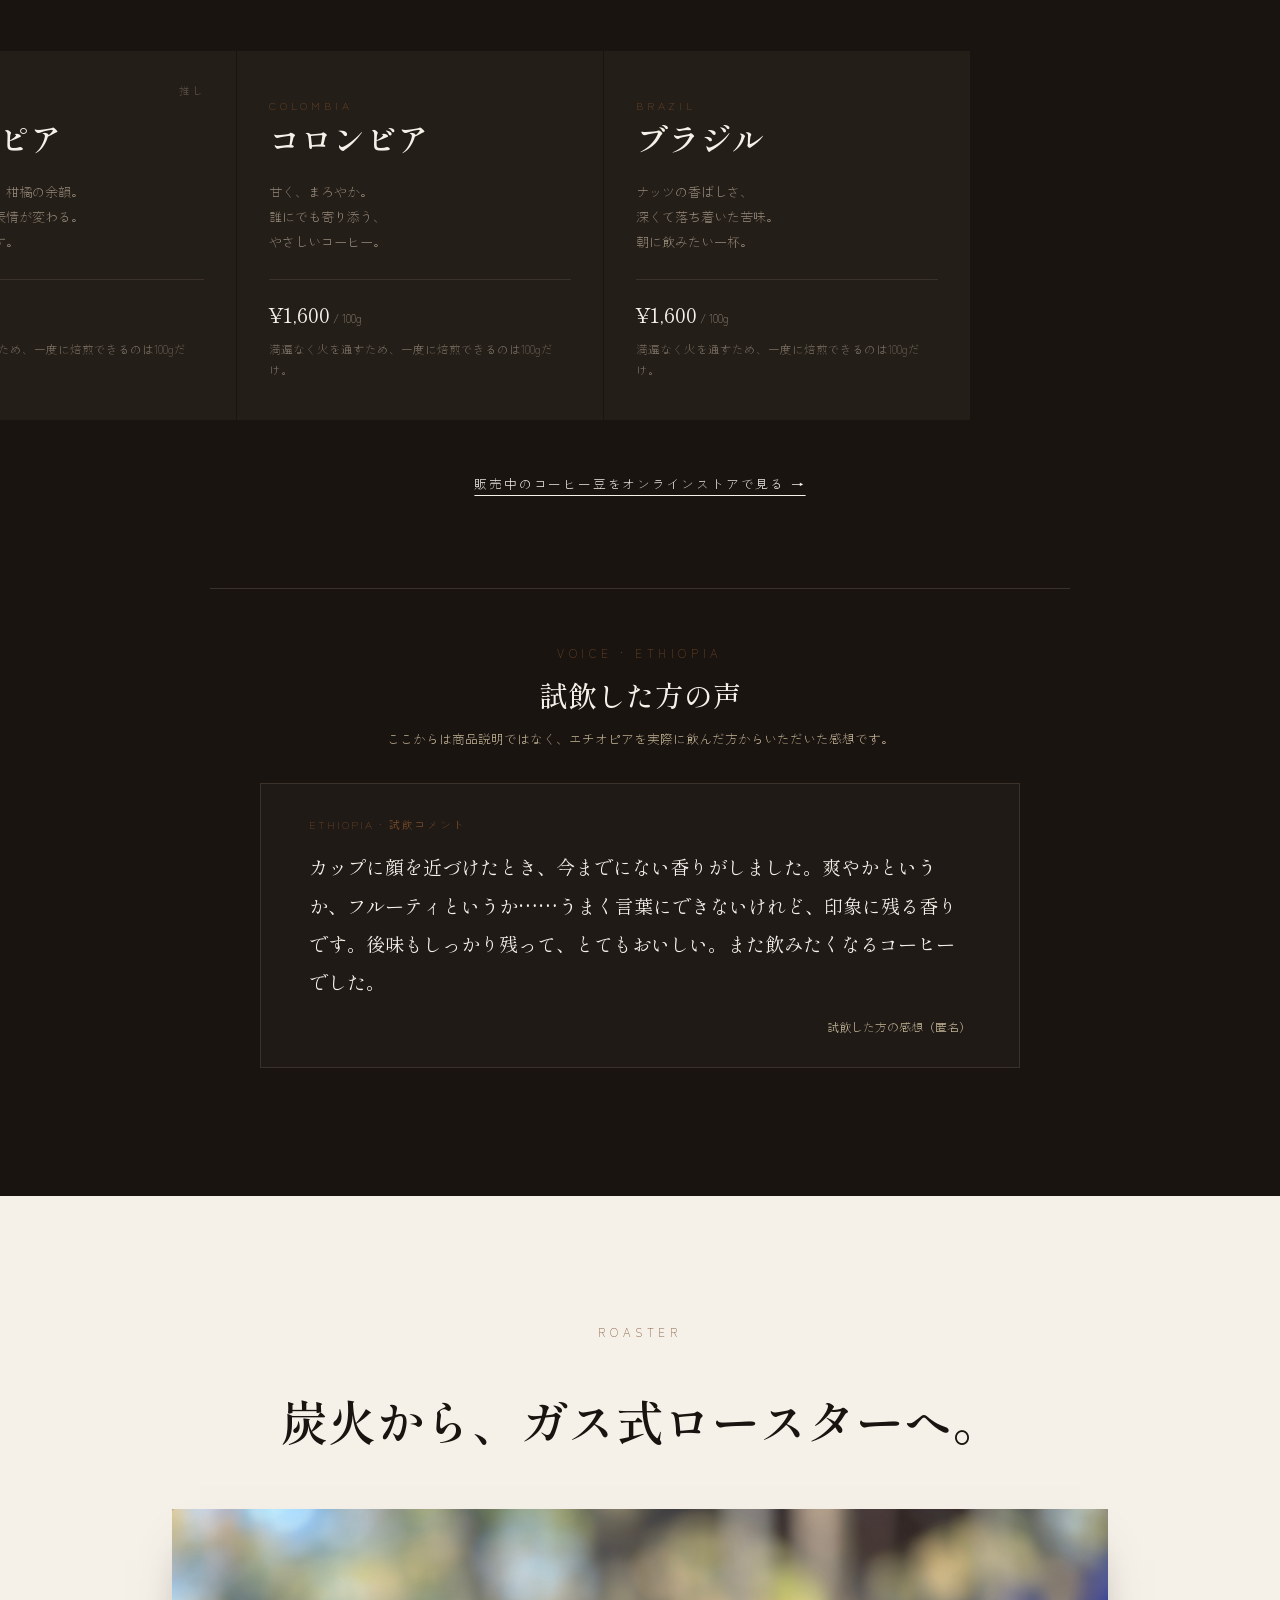
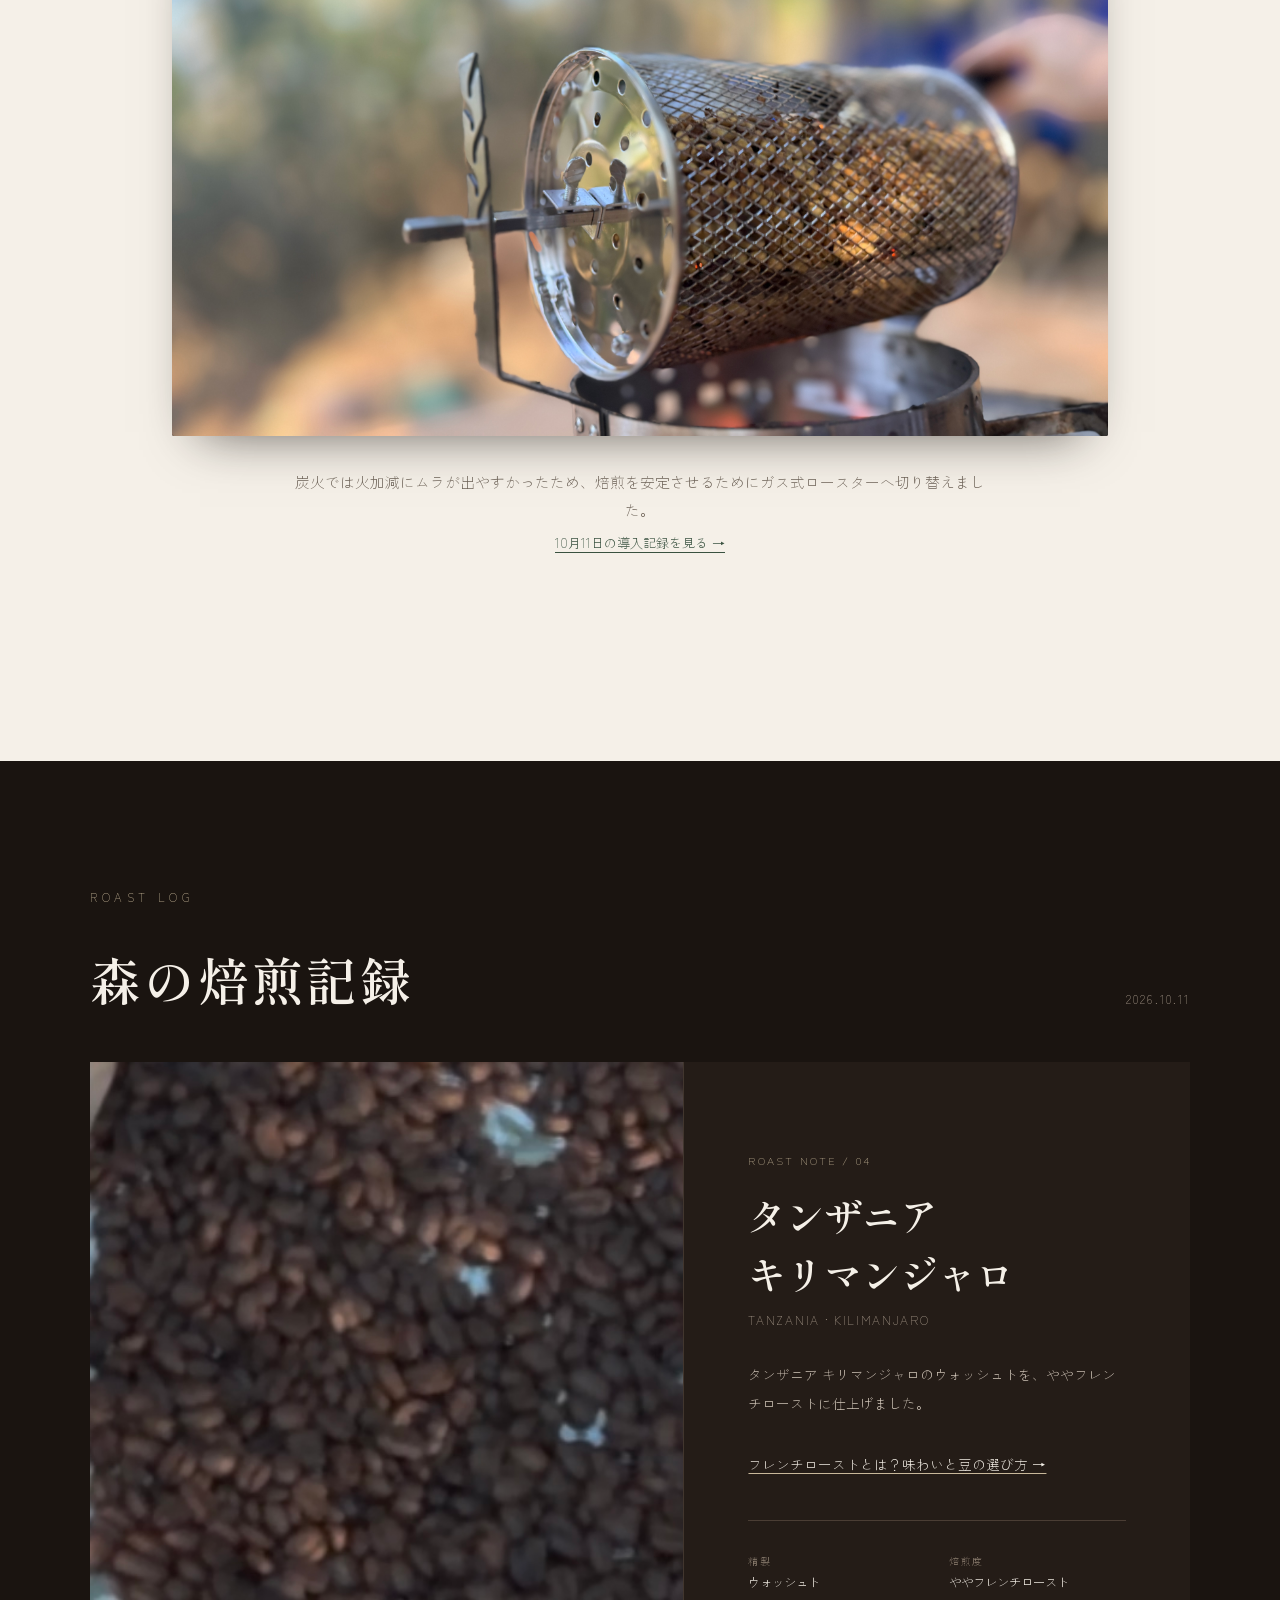
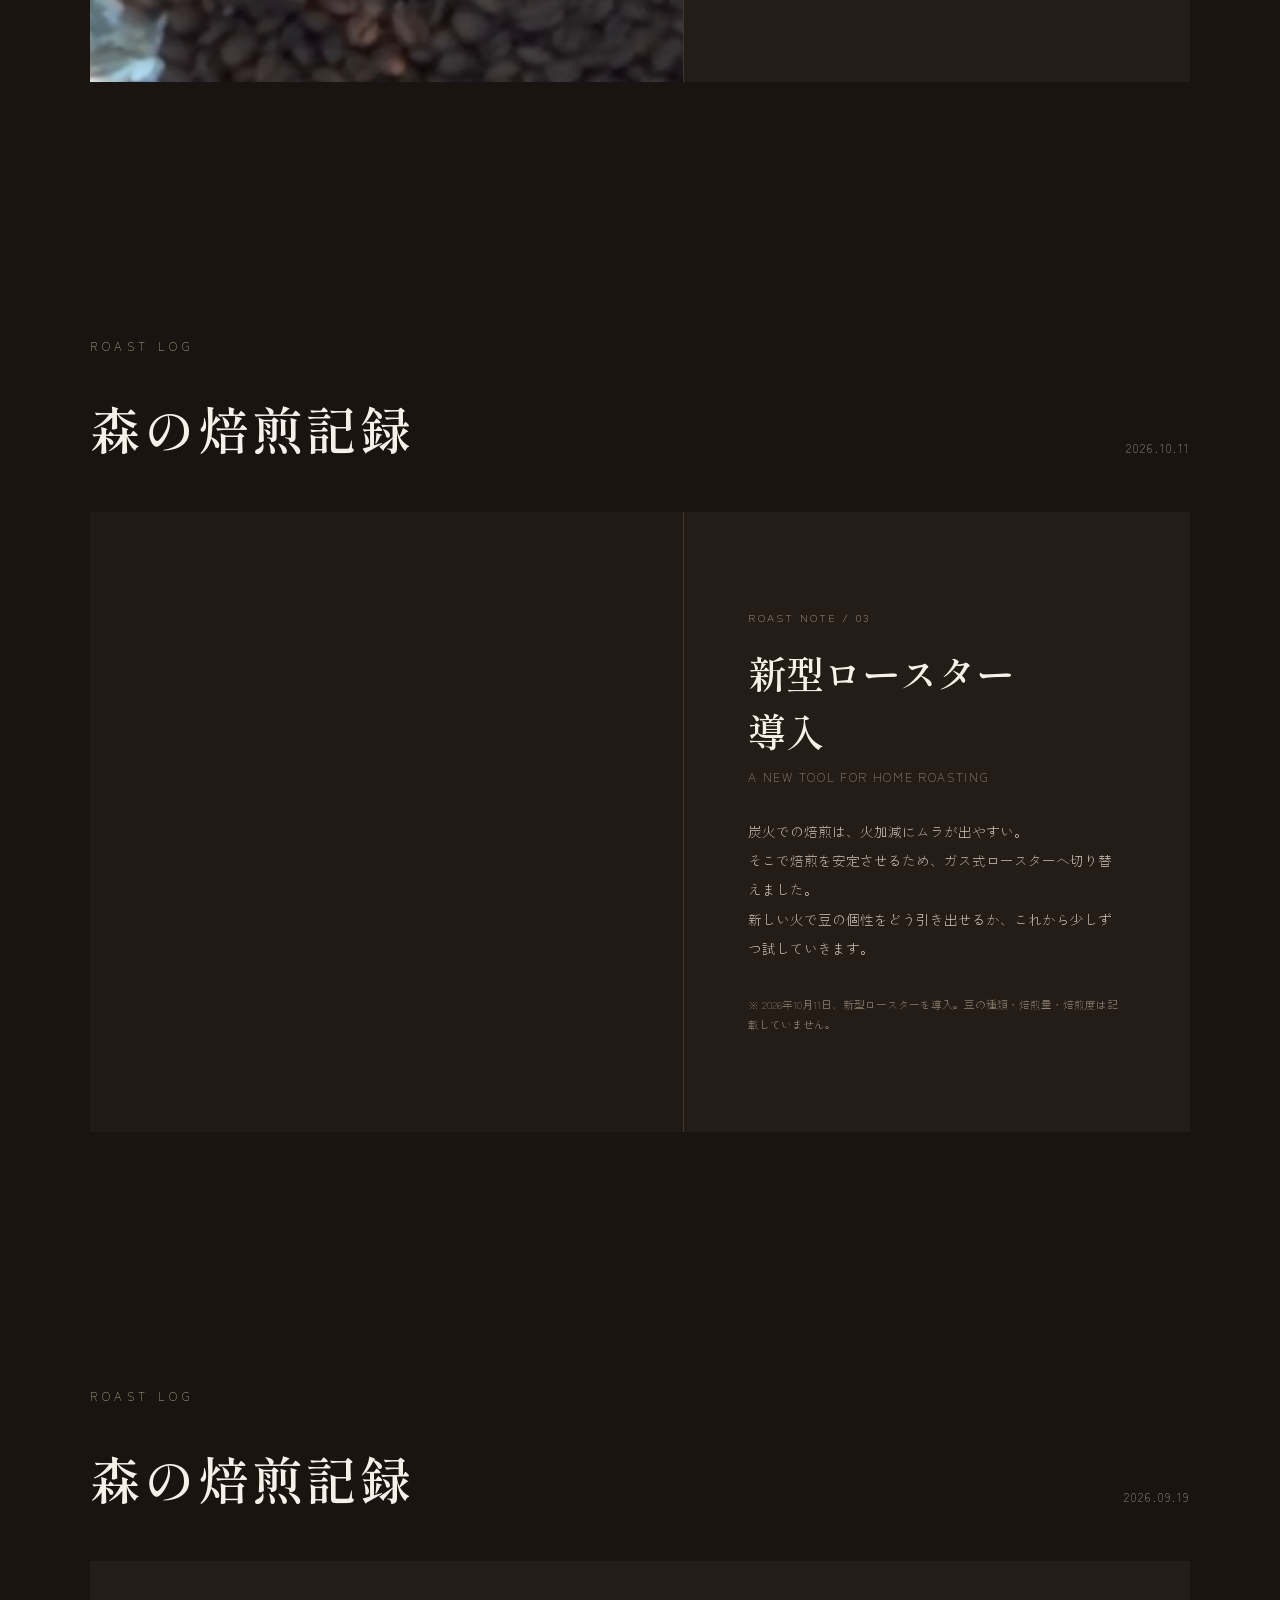
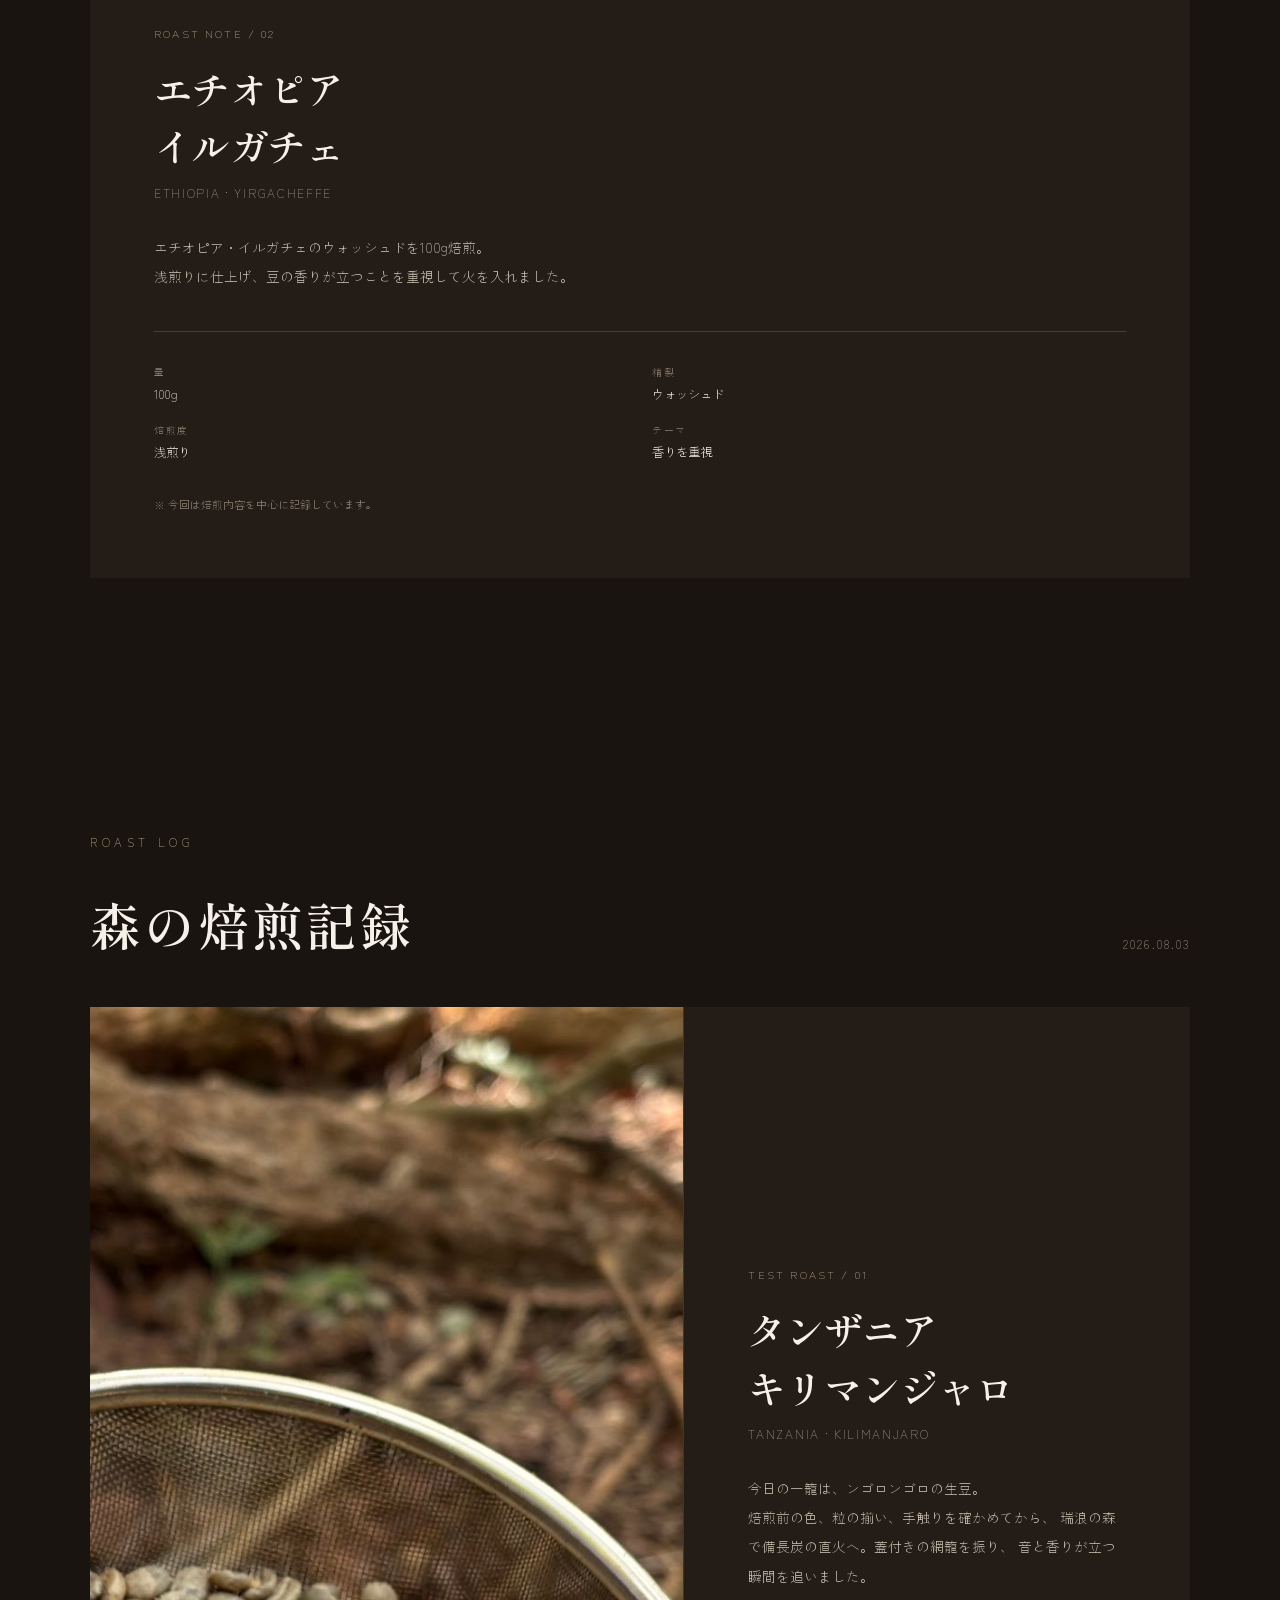
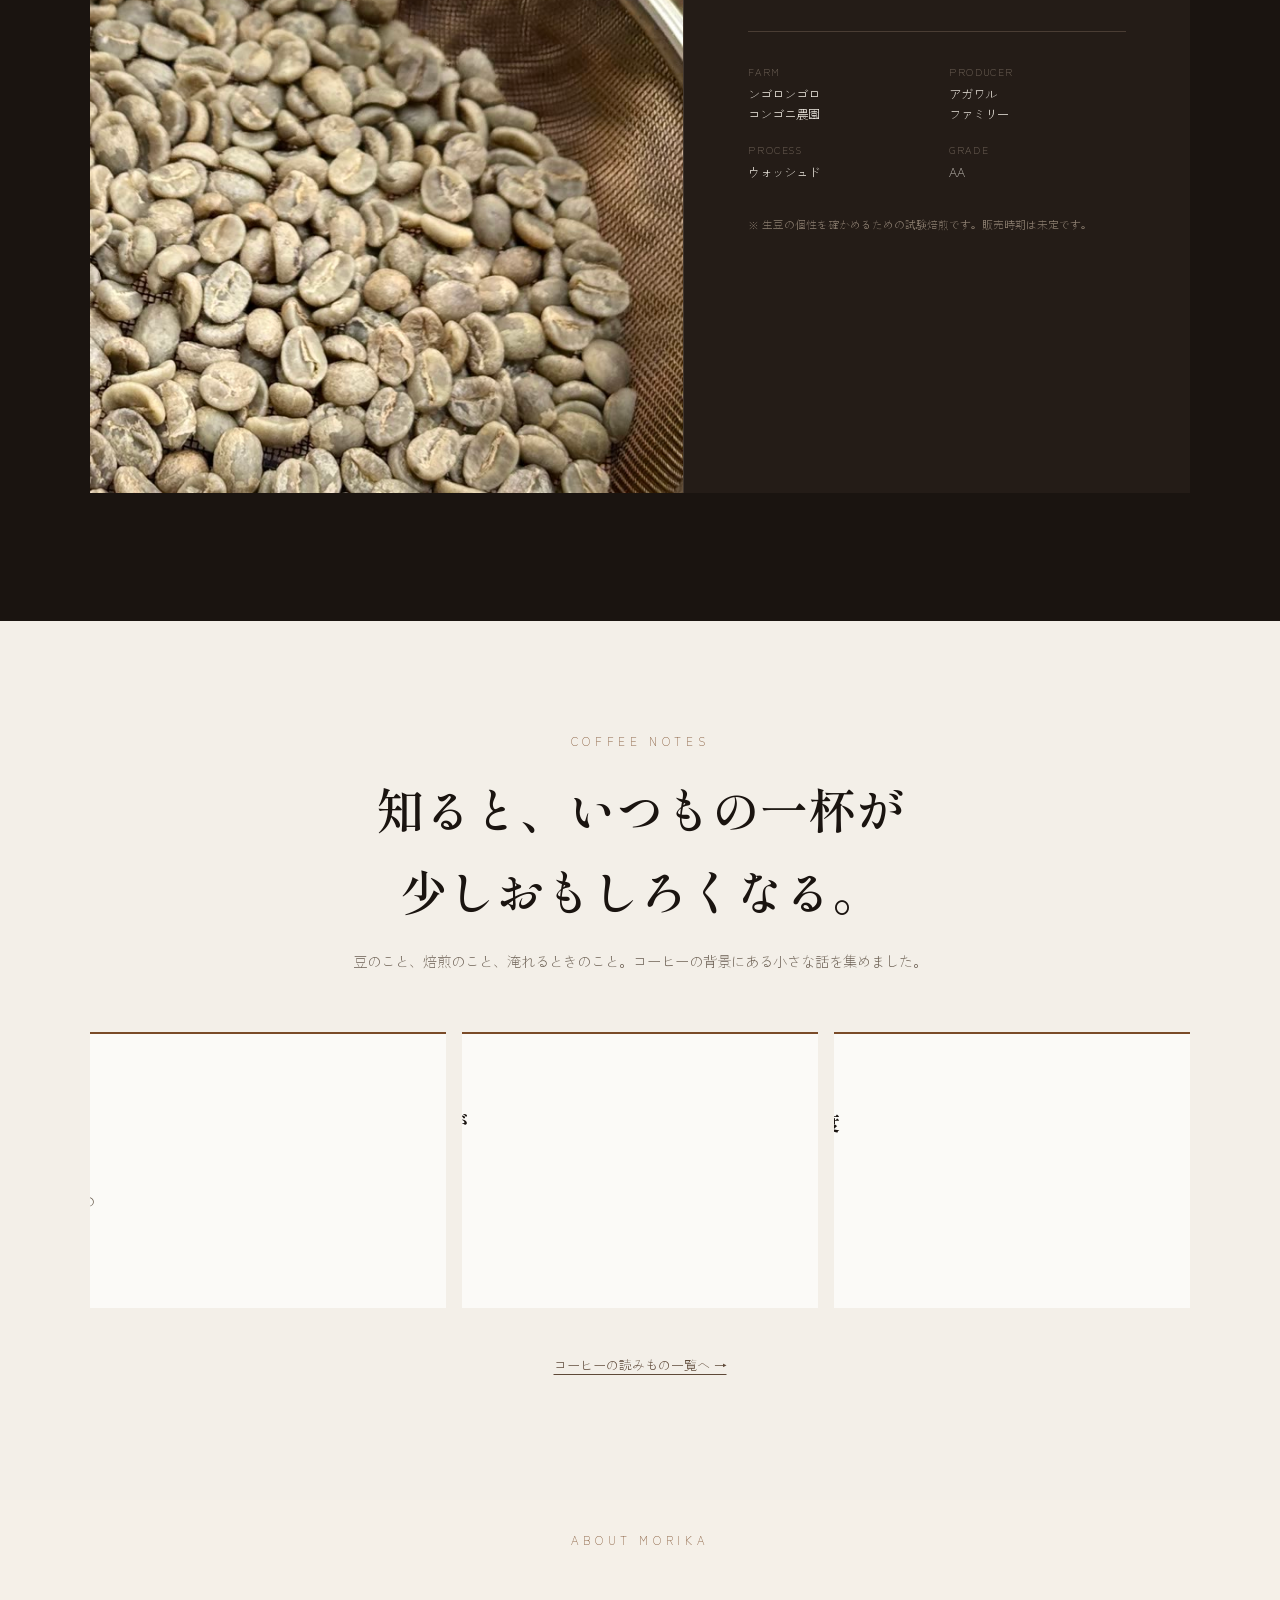
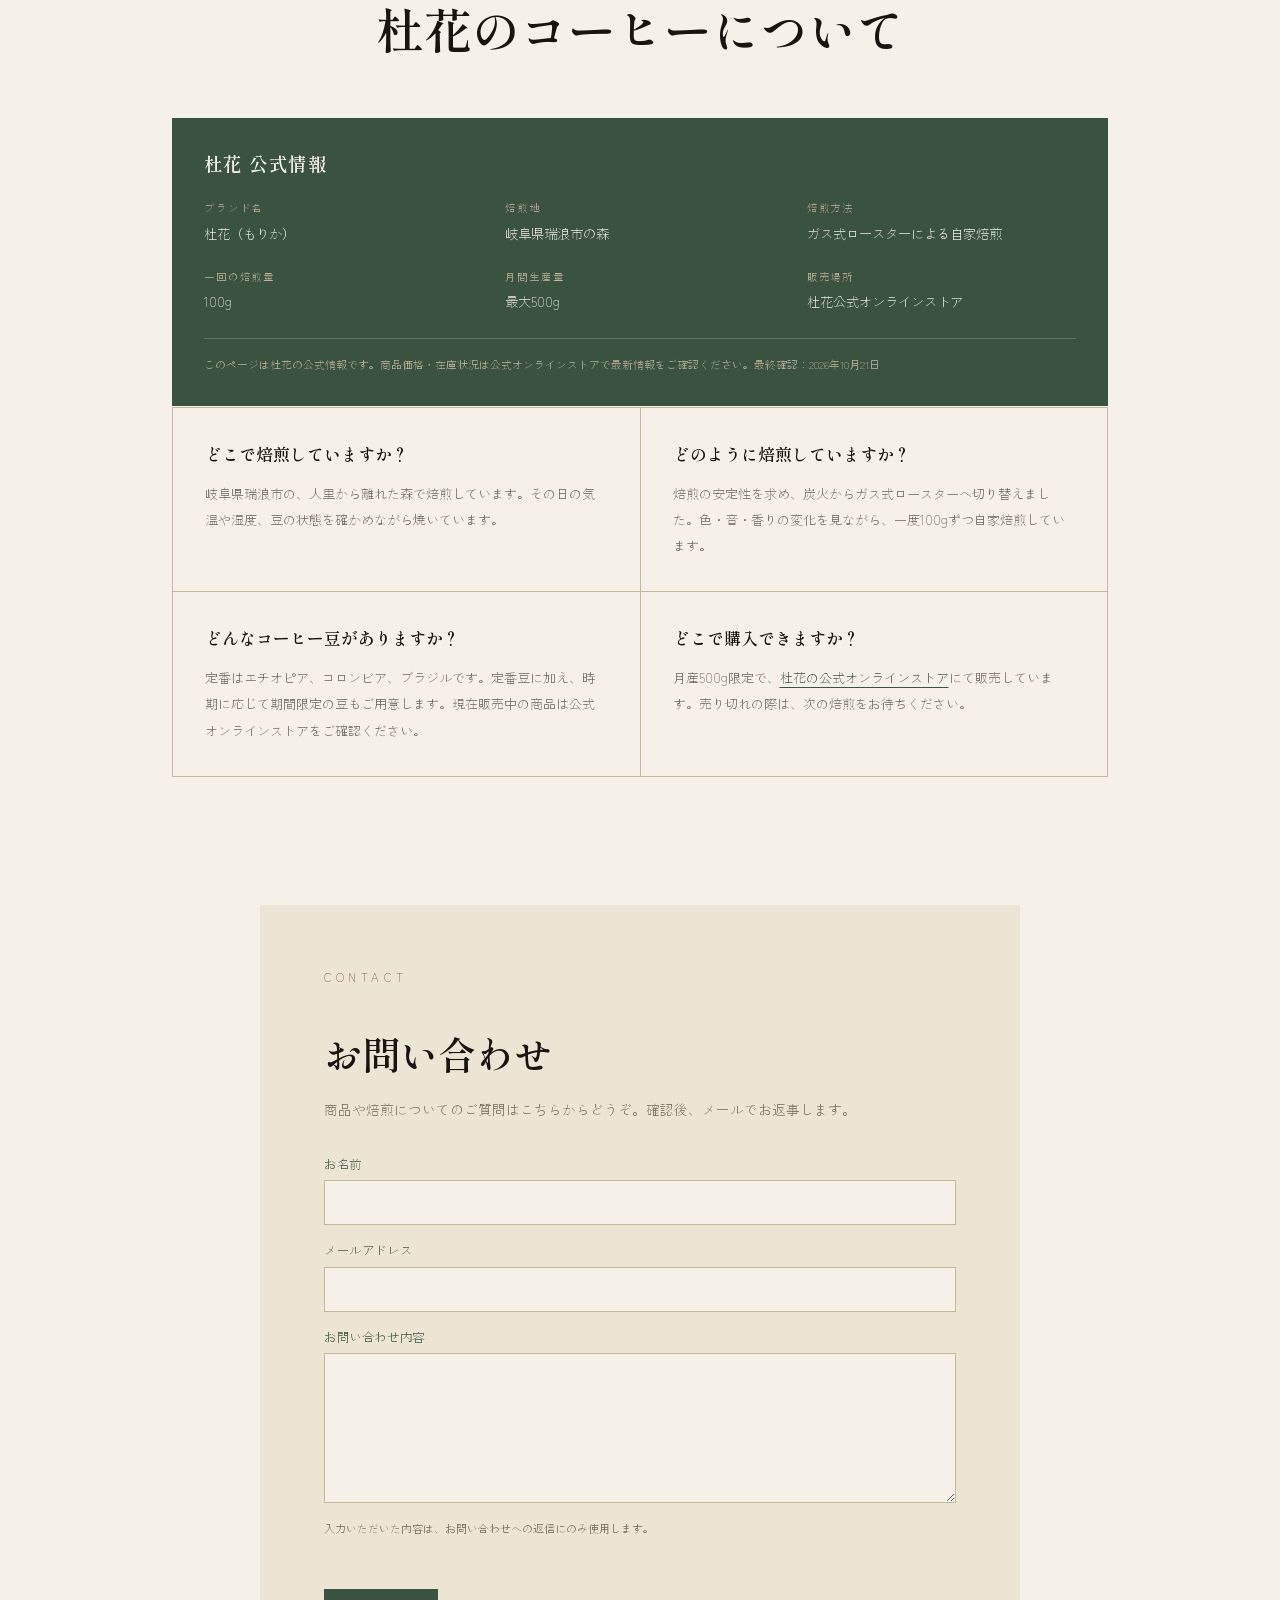
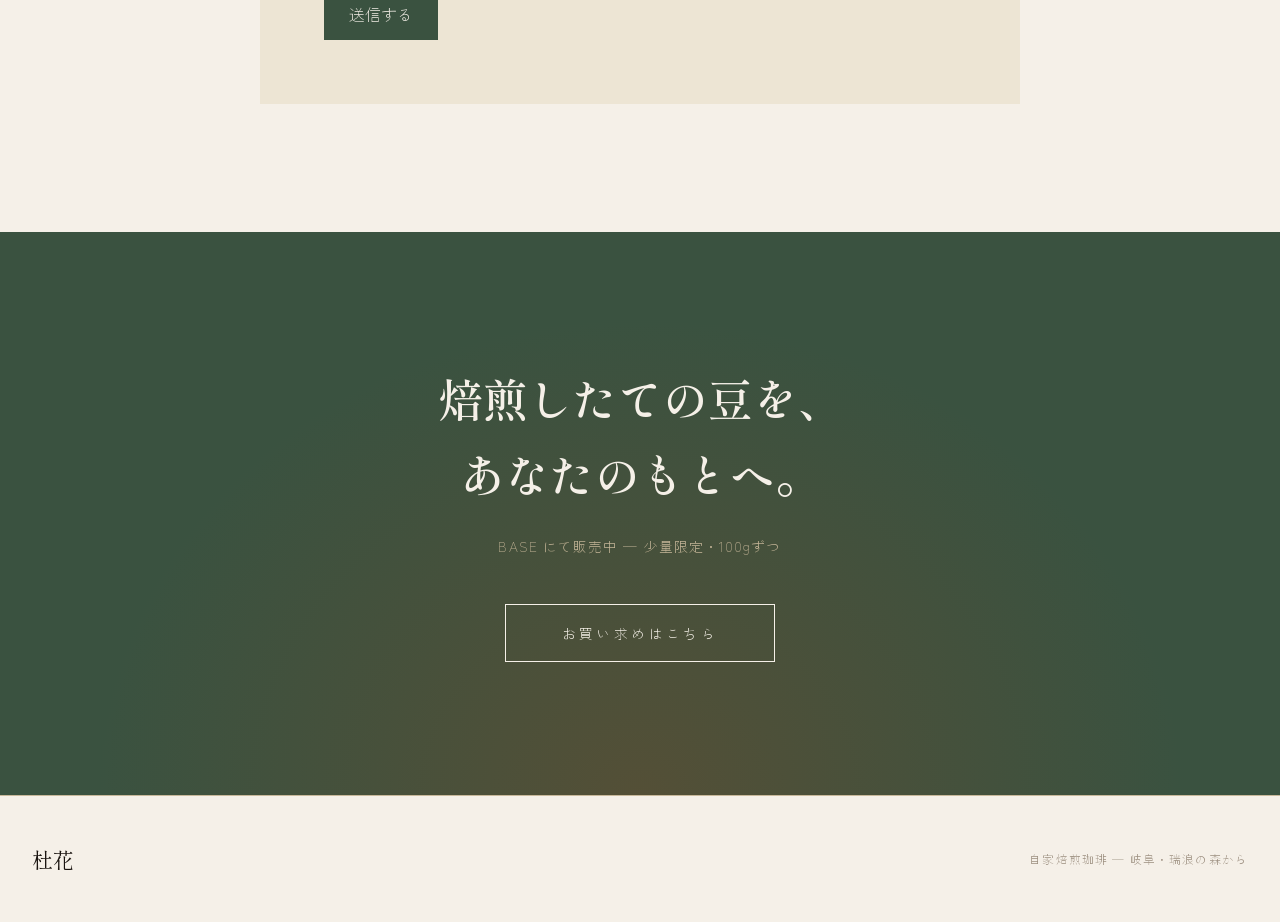
==== commit a42eb9ee: "Align parallax stage to hero height" ====
--- a/index.html
+++ b/index.html
@@ -233,7 +233,7 @@
   .hero-parallax-stage {
     position: relative;
     z-index: 0;
-    height: calc(56.25vw + 24vh);
+    padding-bottom: 24vh;
     margin-bottom: -24vh;
   }
   .hero { position: sticky; top: 0; }
@@ -481,7 +481,7 @@
   }
 
   @media (max-width: 768px) {
-    .hero-parallax-stage { height: calc(56.25vw + 20vh); margin-bottom: -20vh; }
+    .hero-parallax-stage { padding-bottom: 20vh; margin-bottom: -20vh; }
     .morning-coffee img {
       height: auto;
       aspect-ratio: auto;
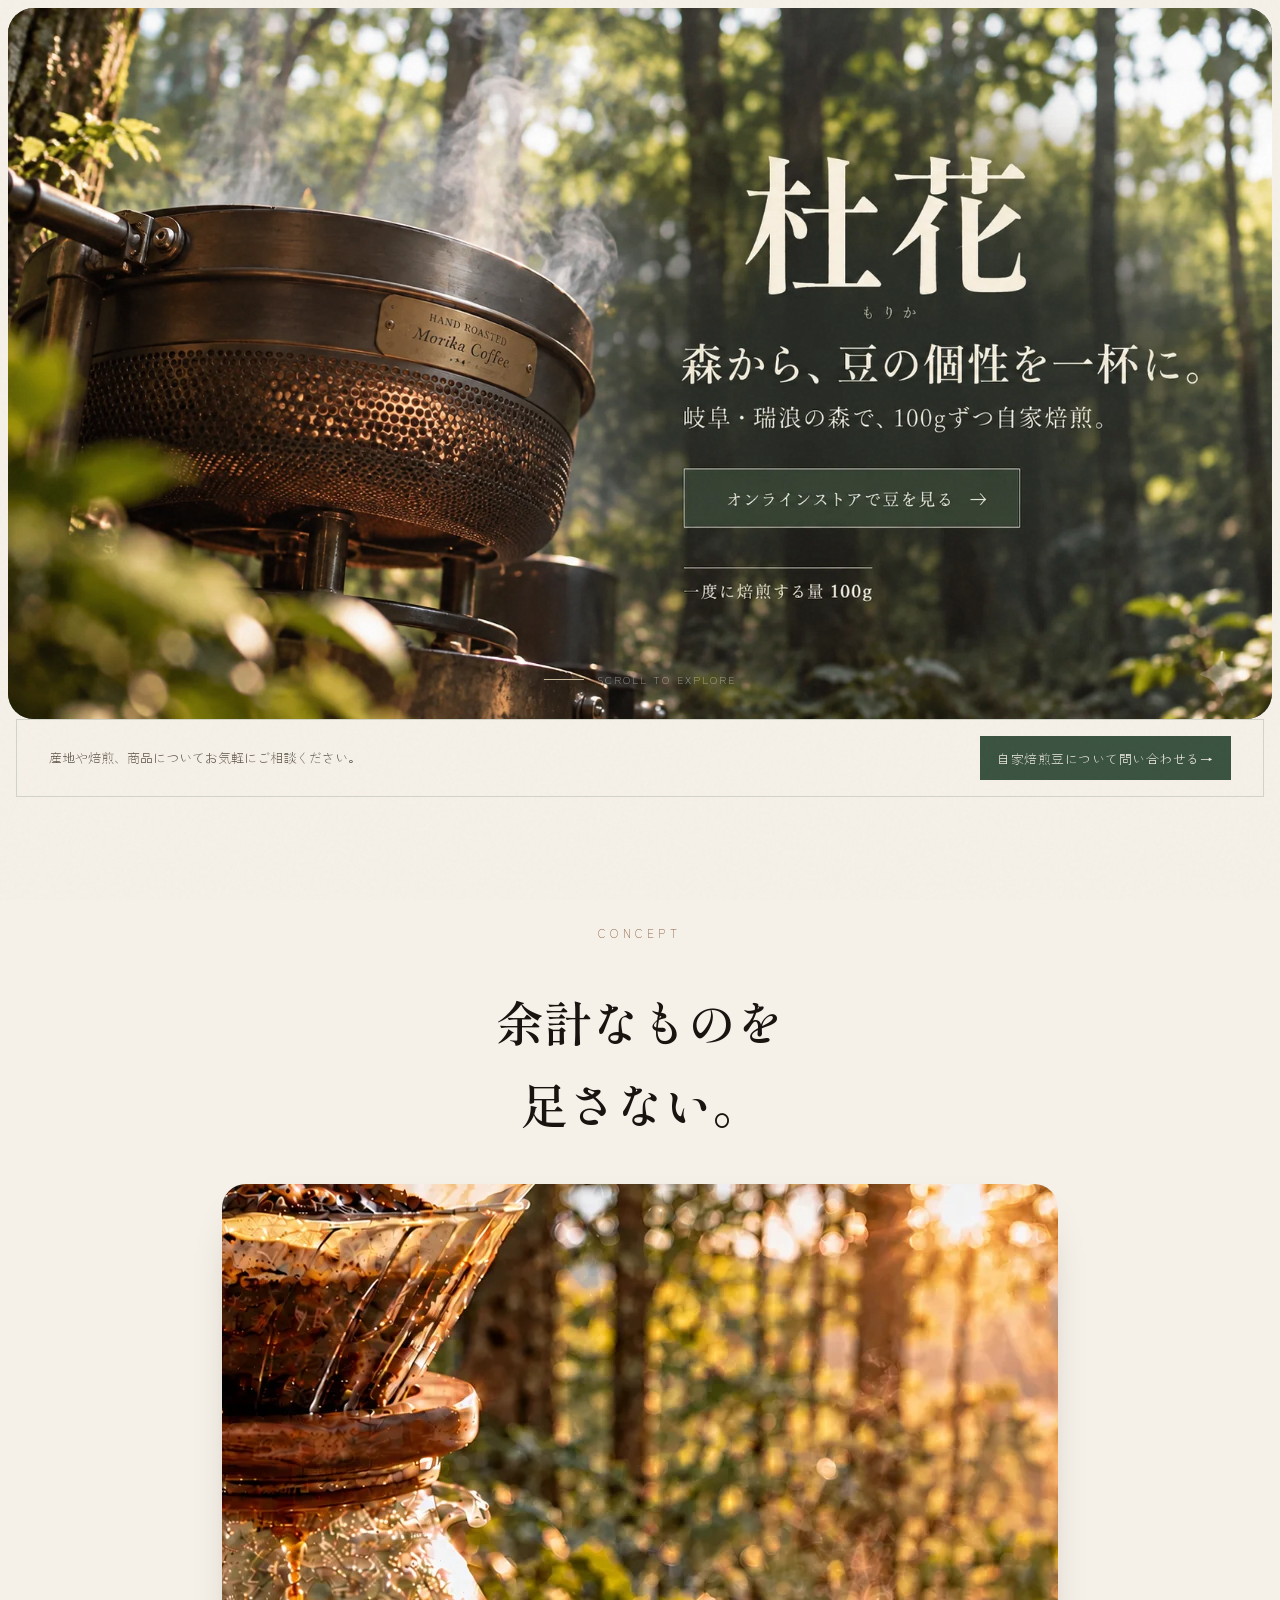
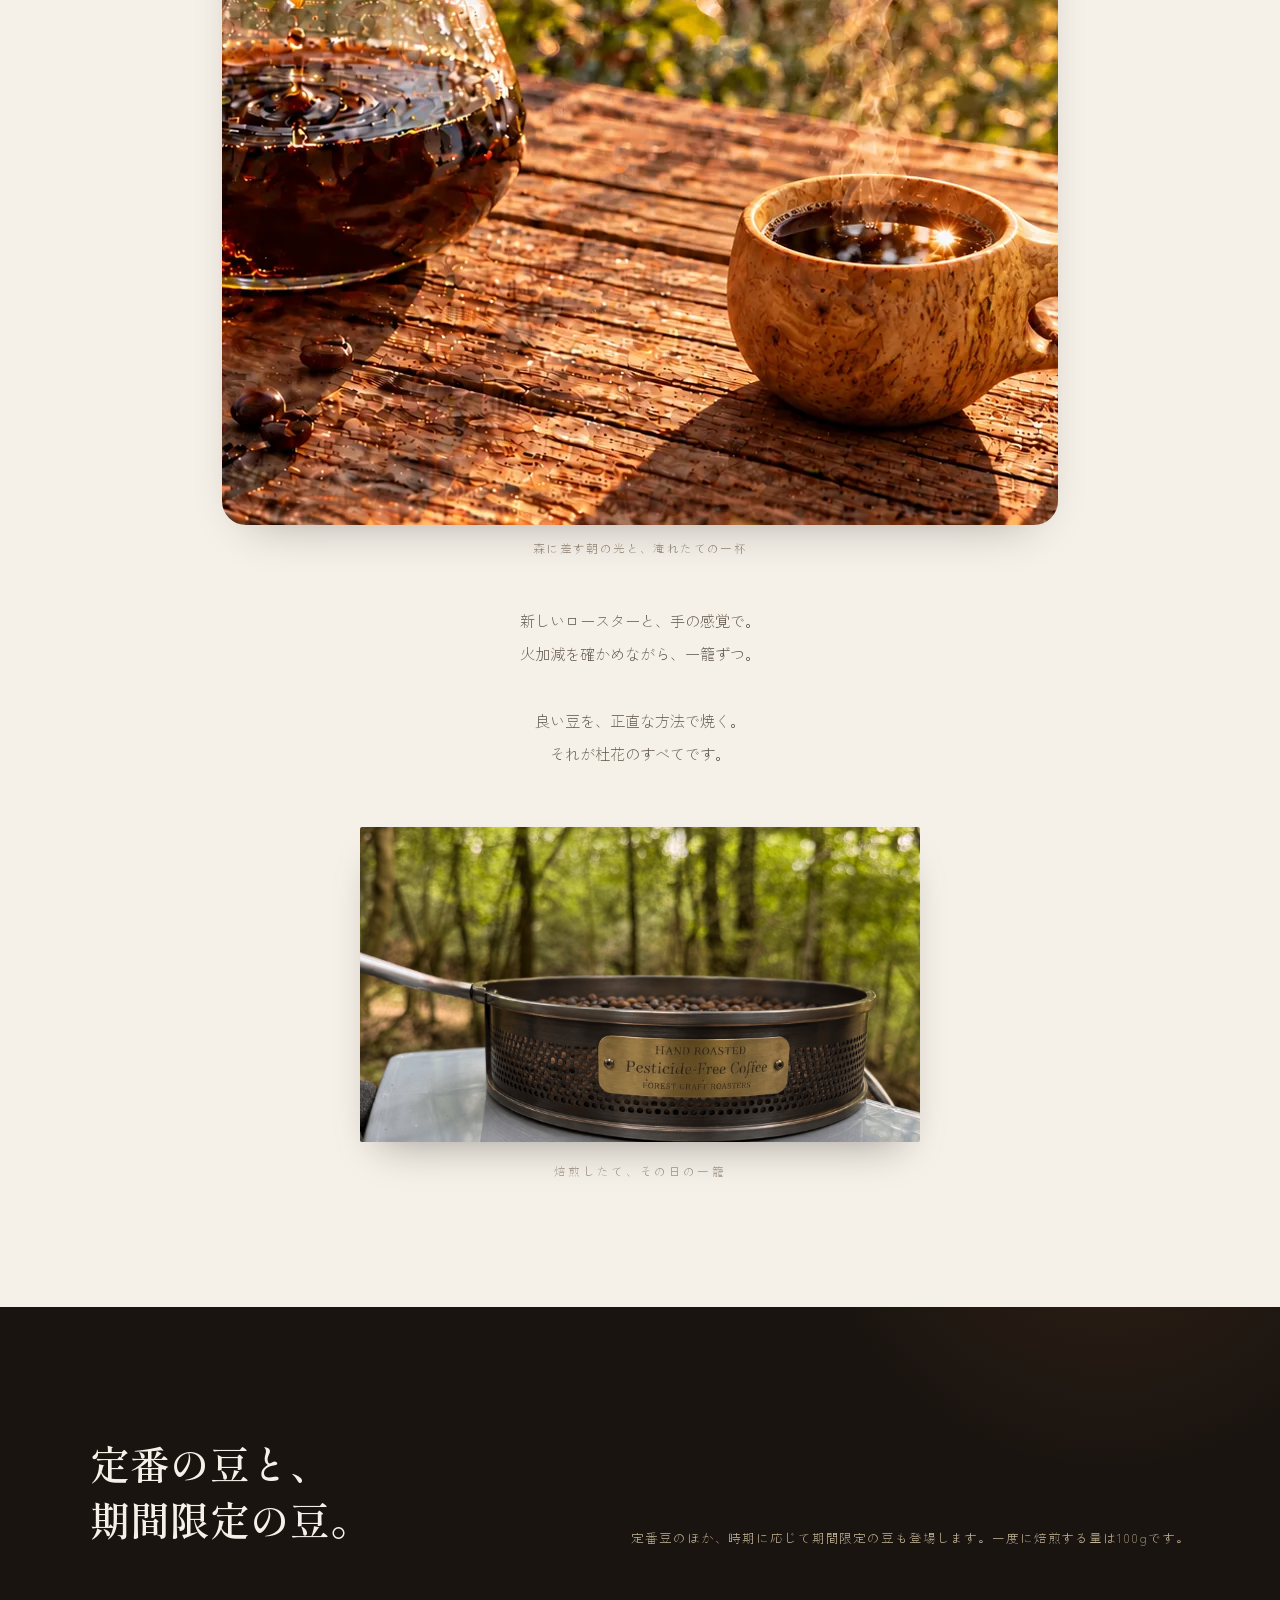
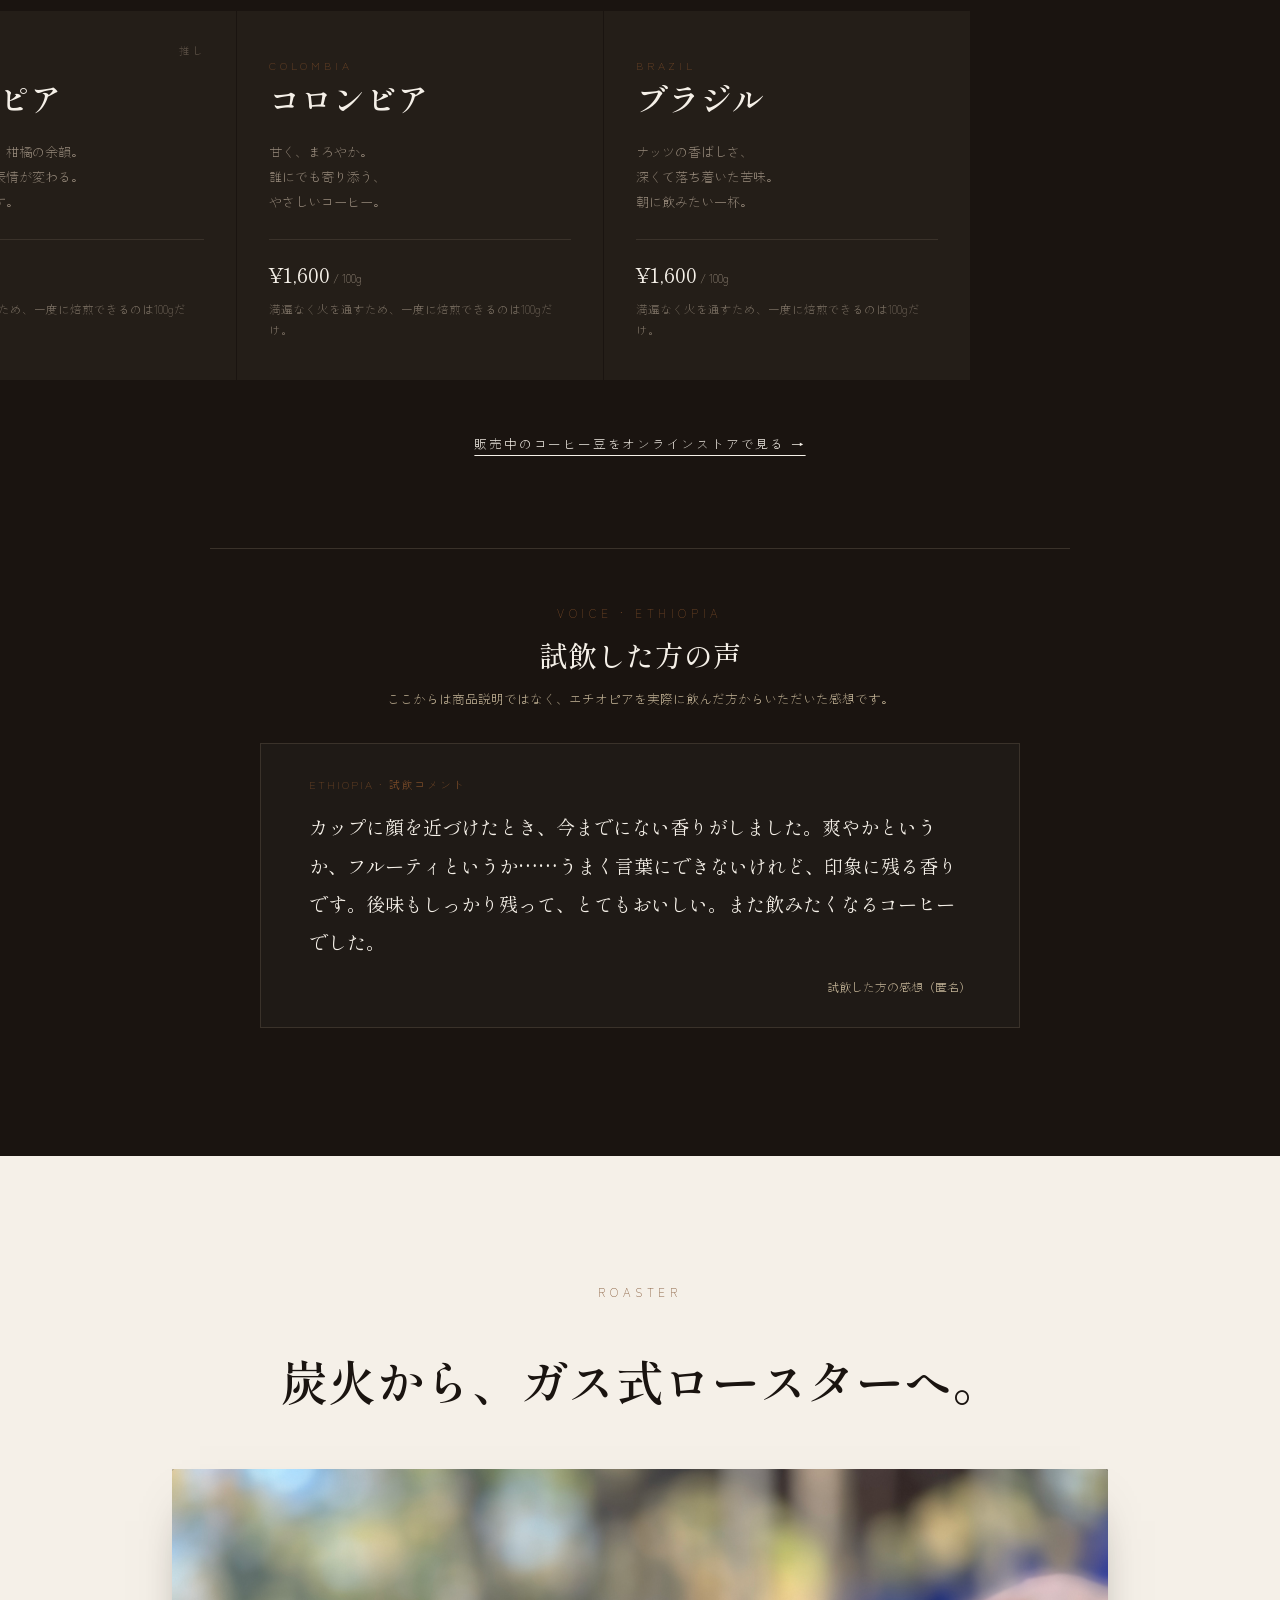
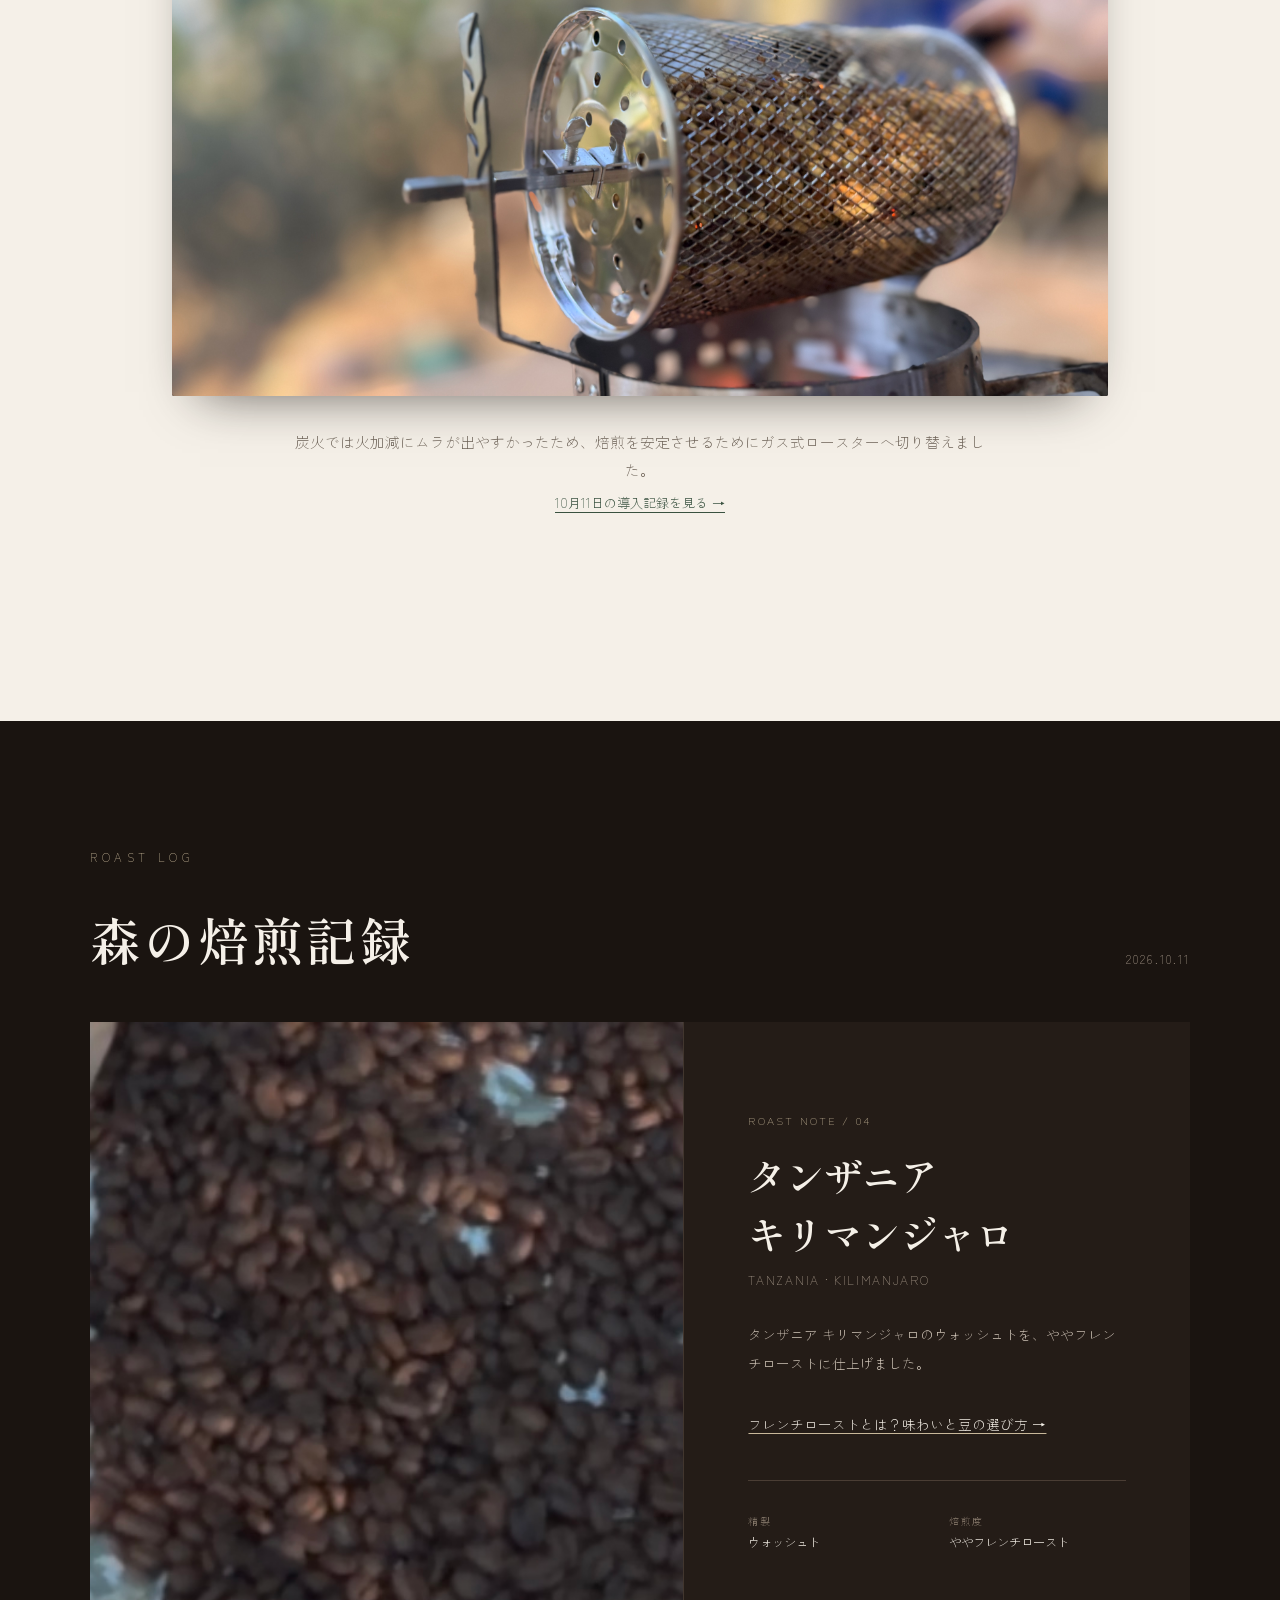
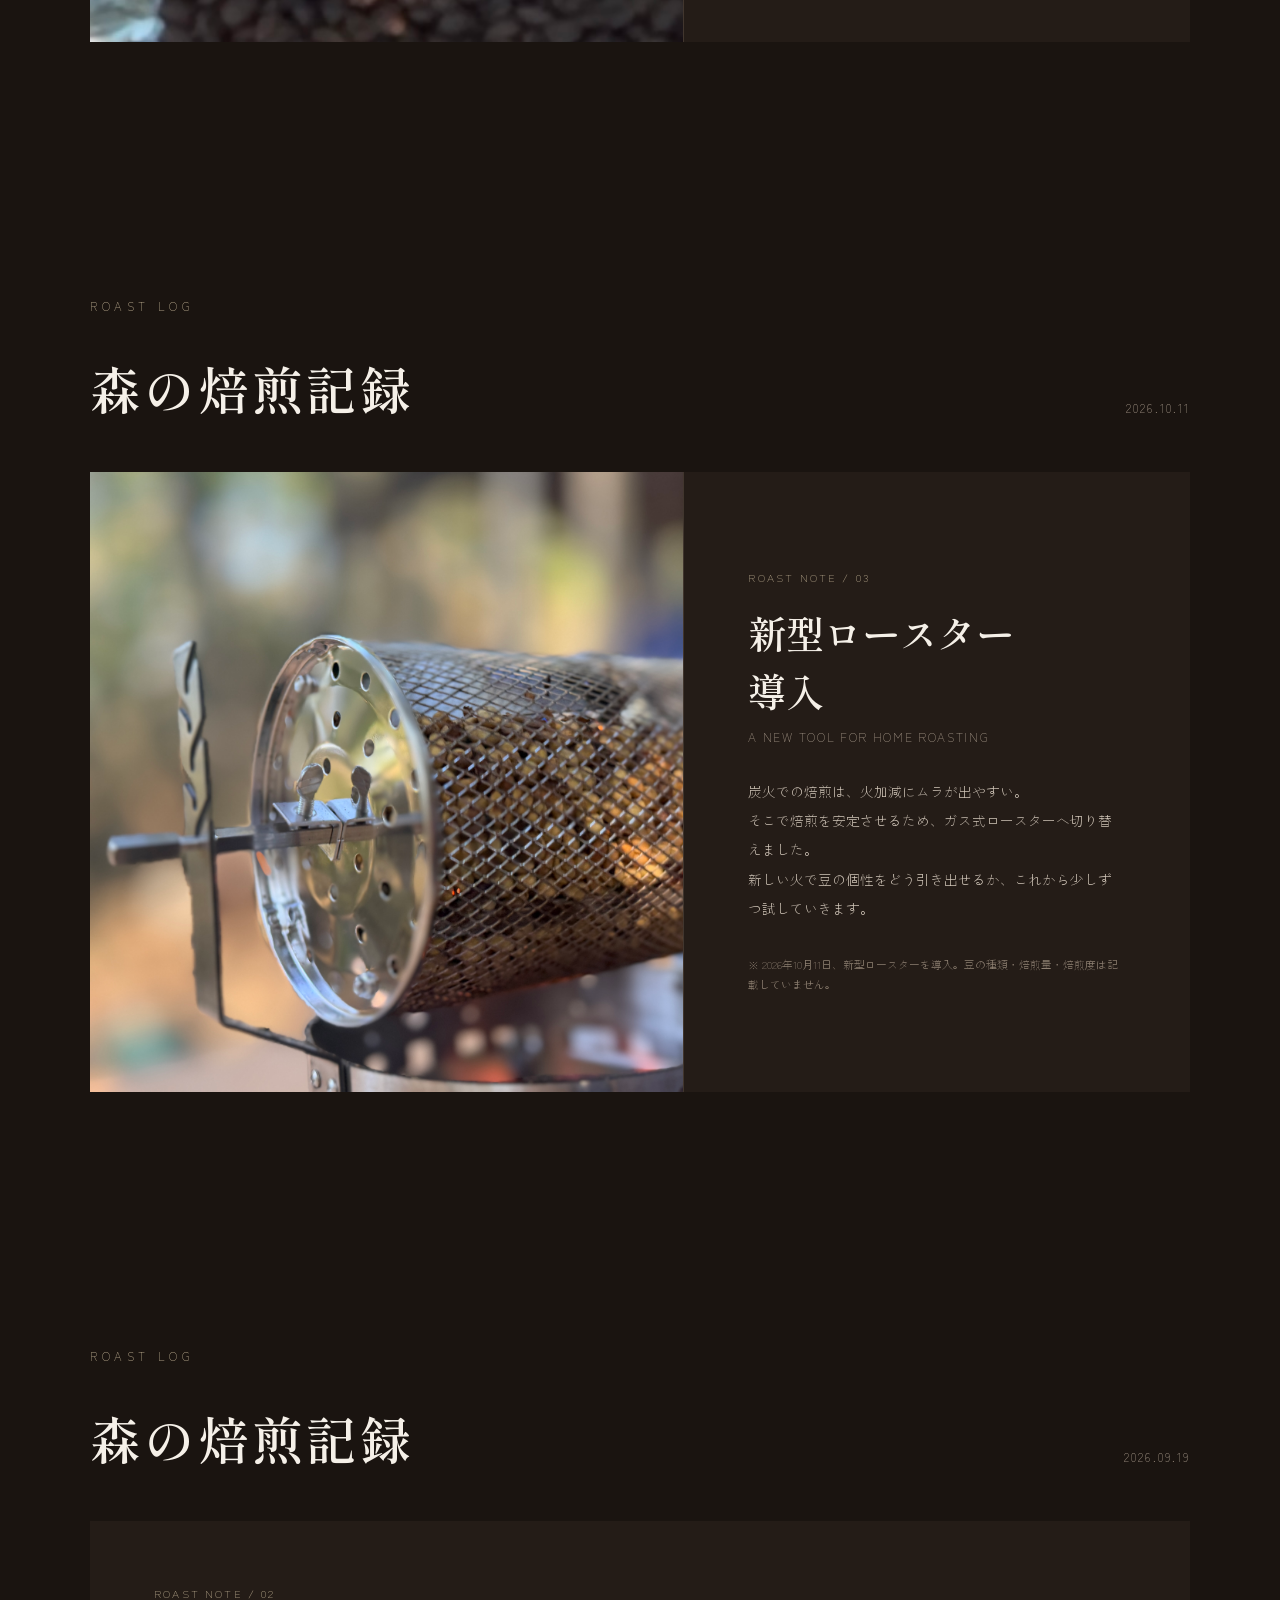
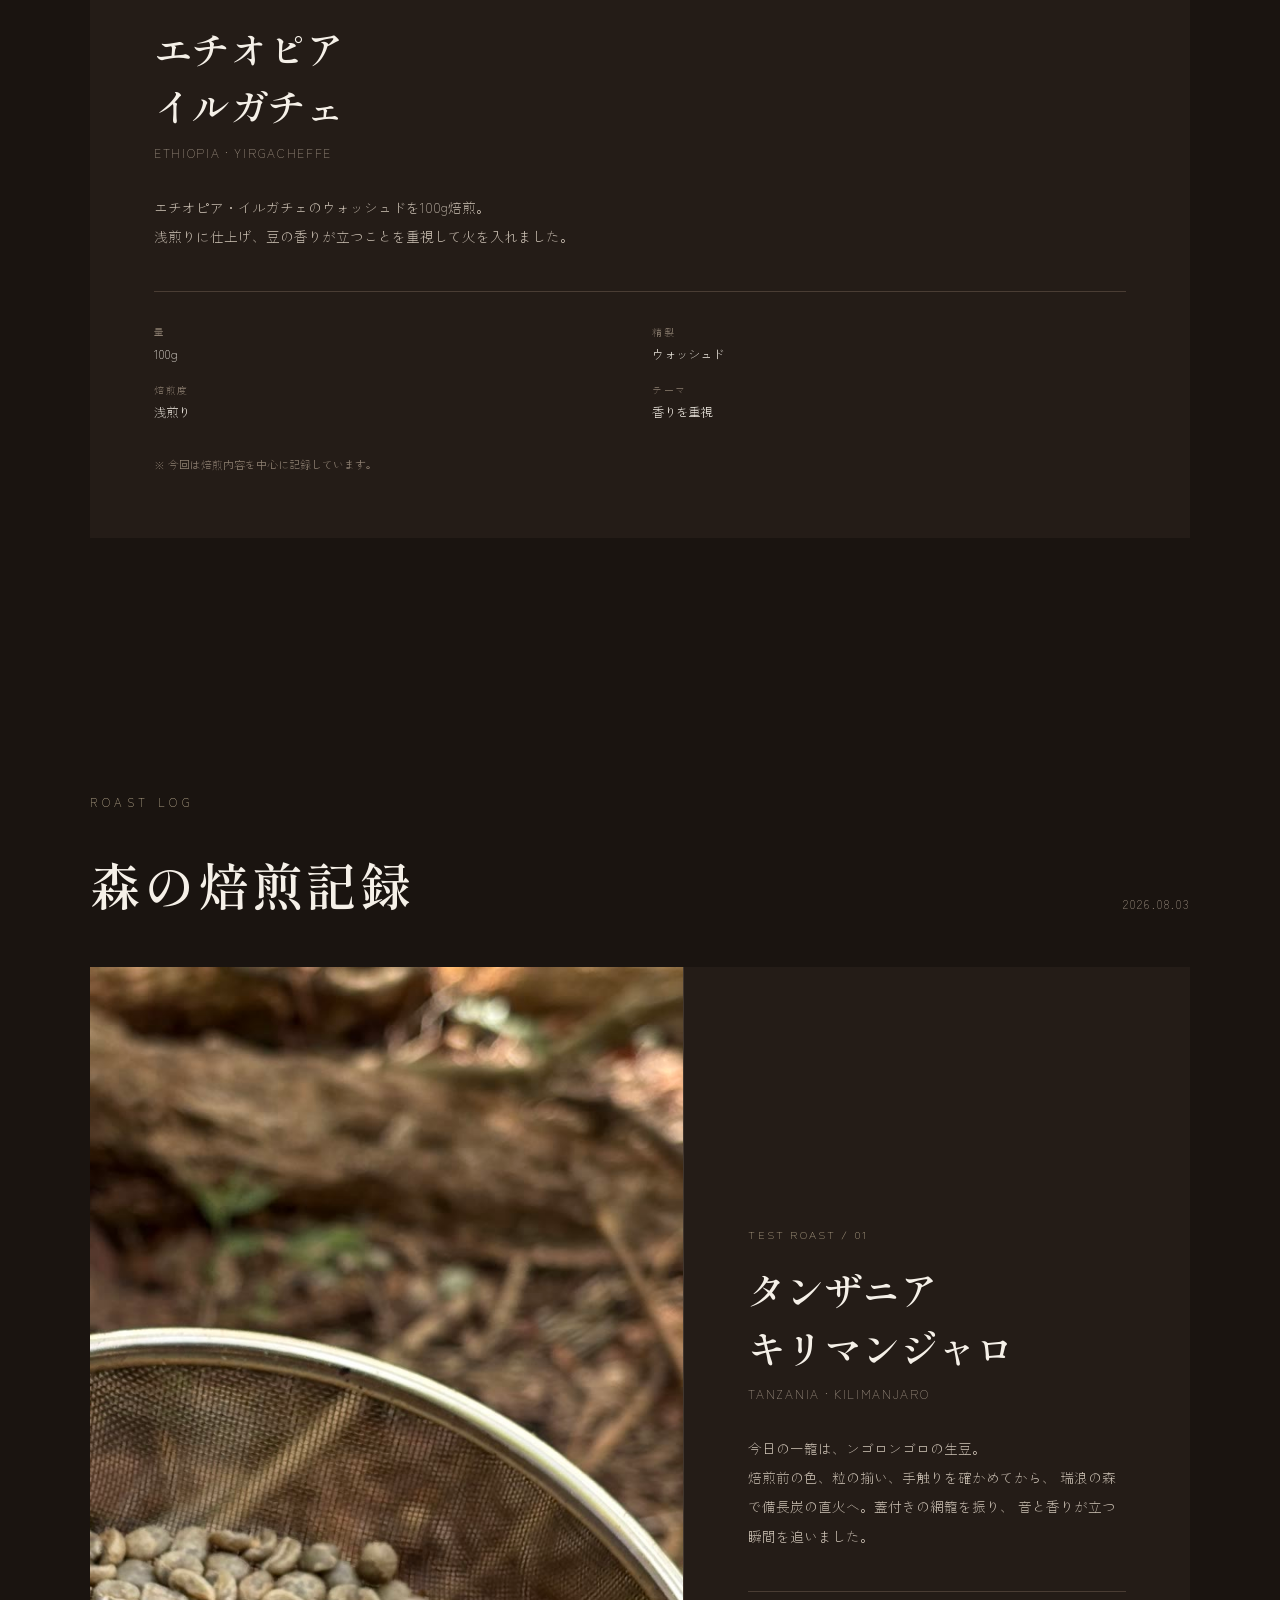
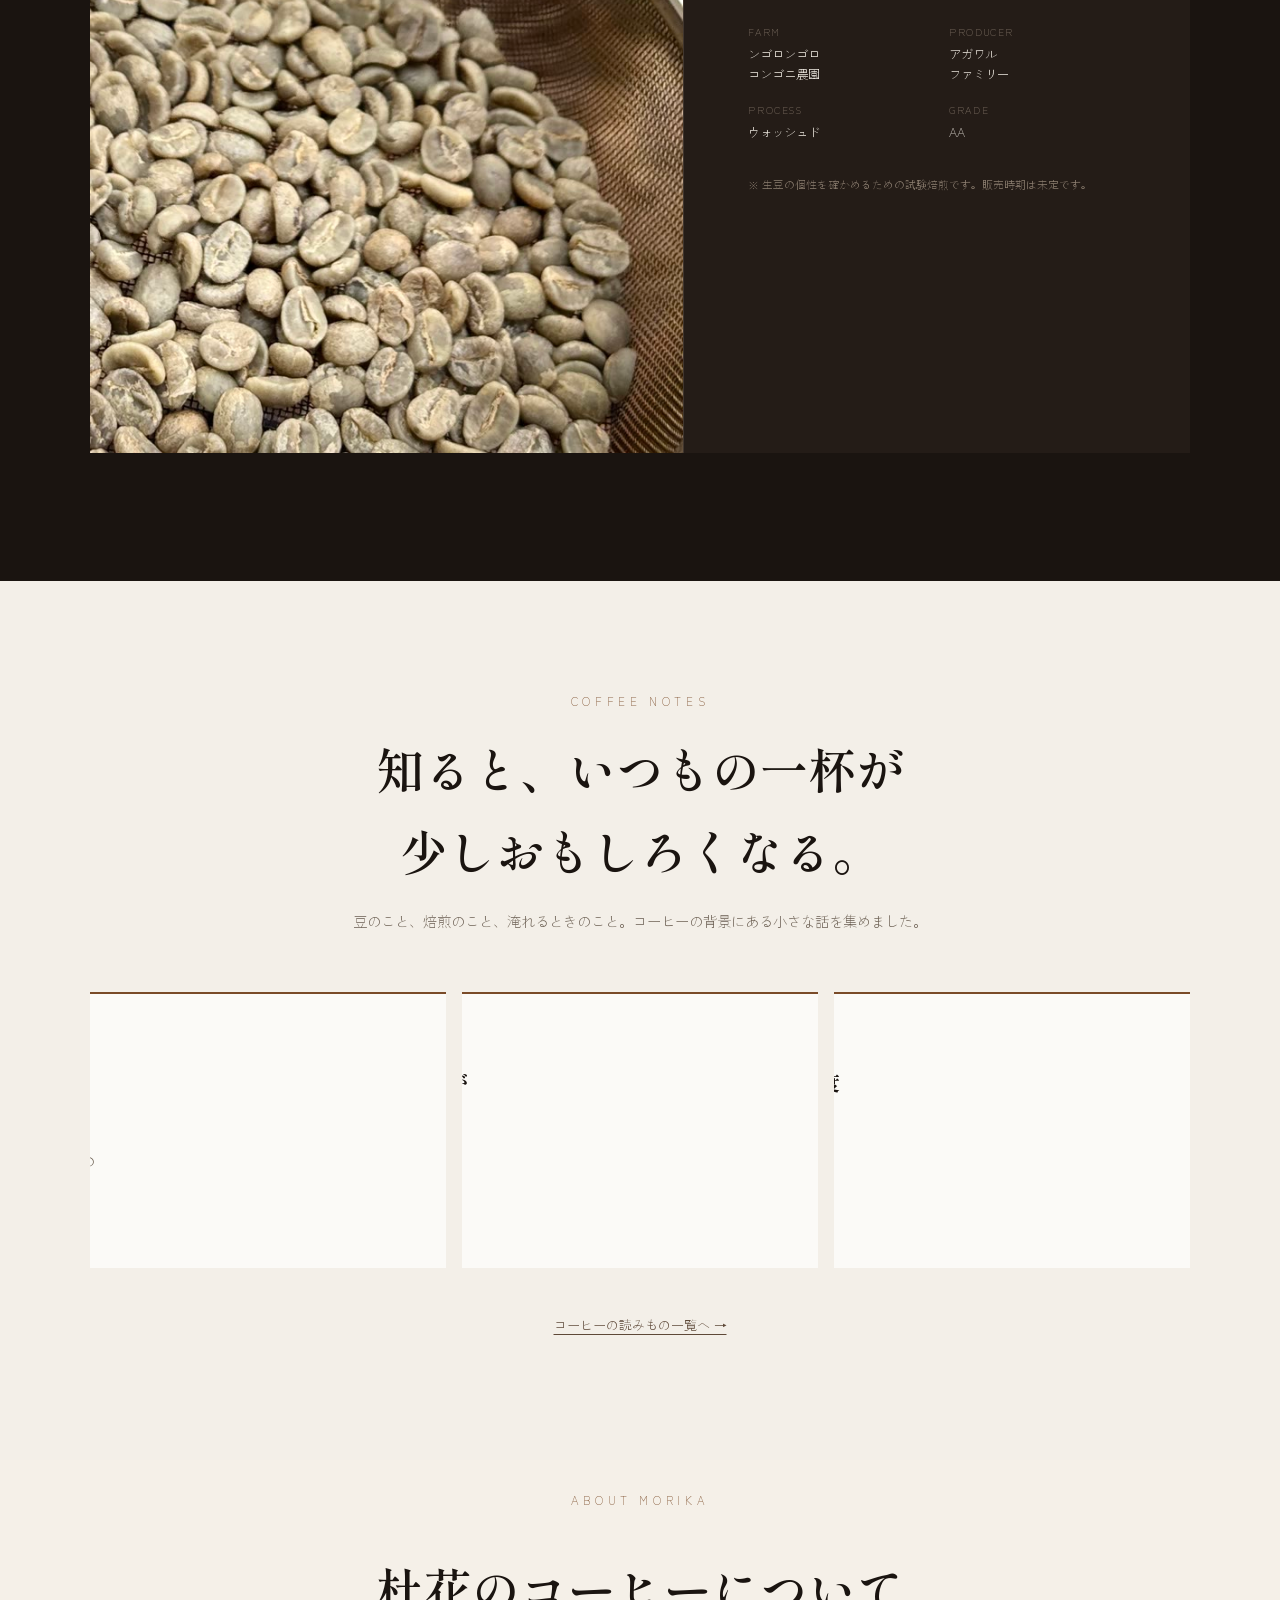
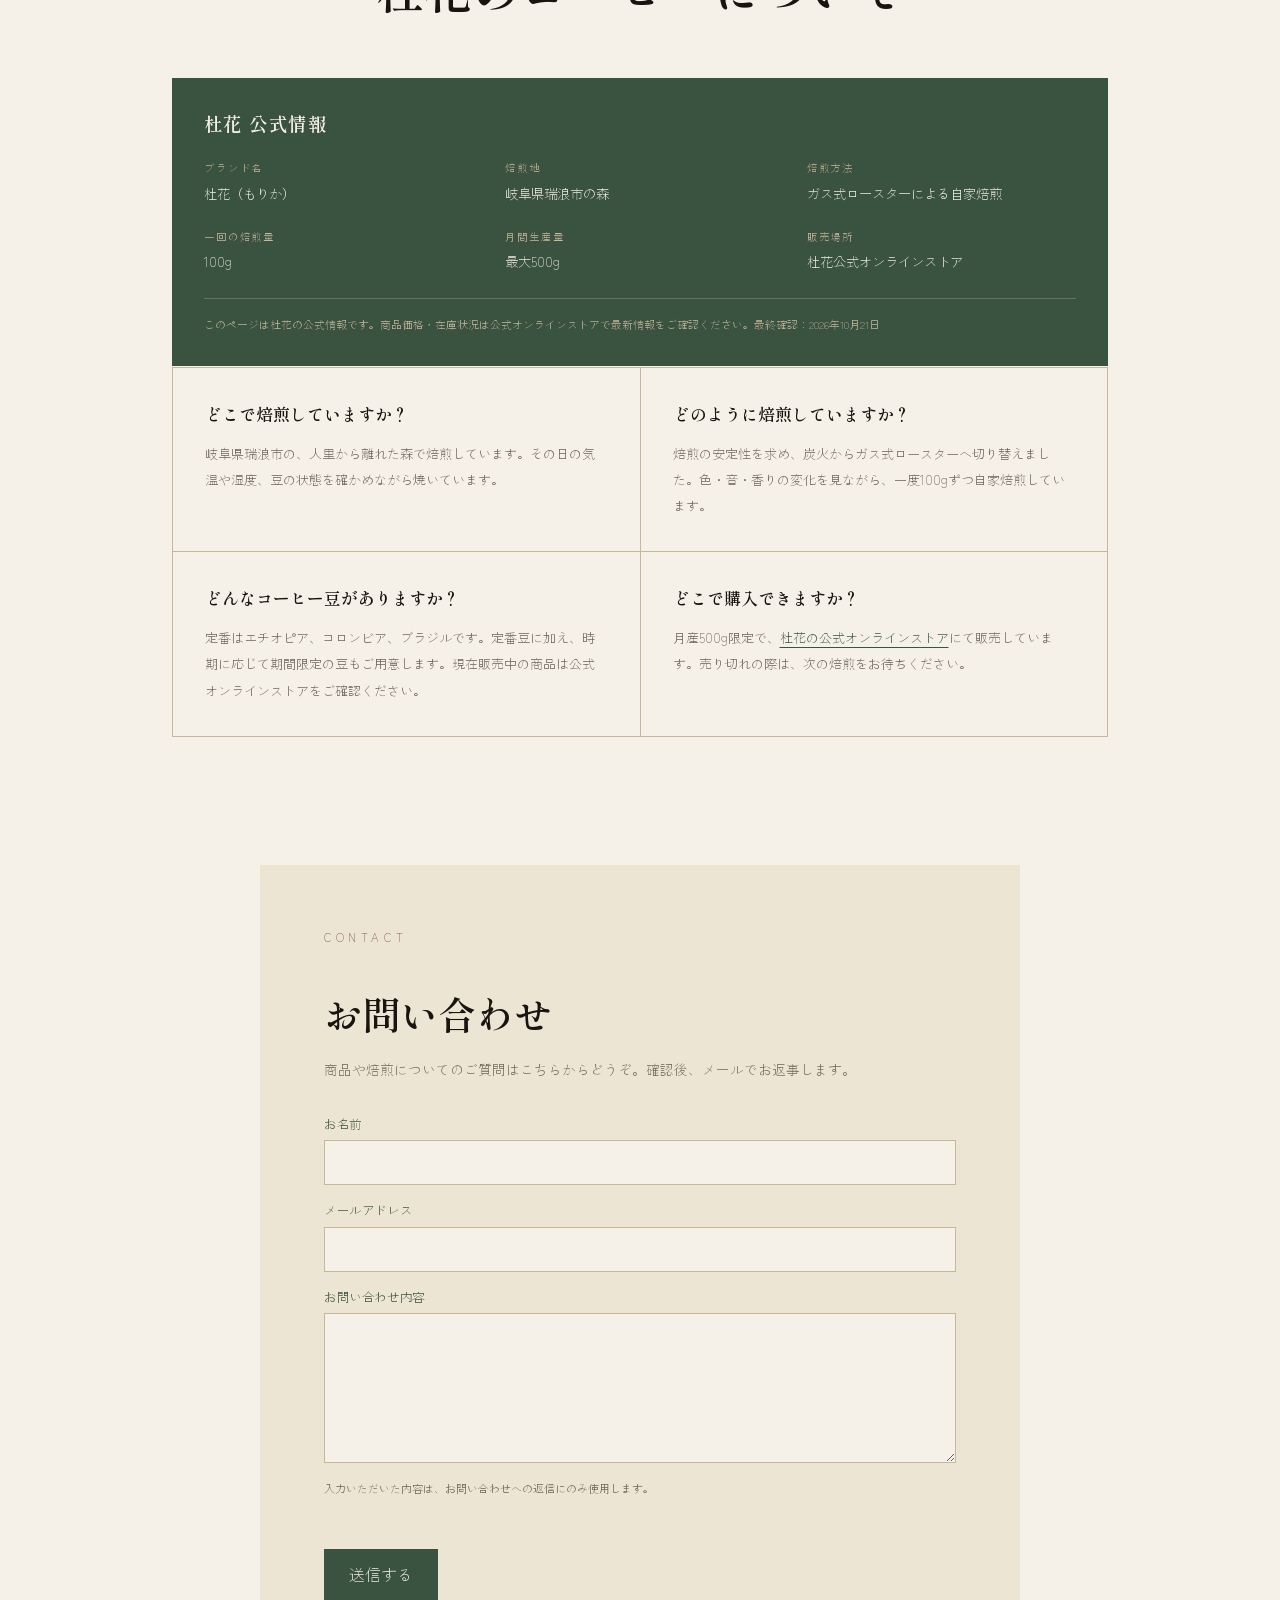
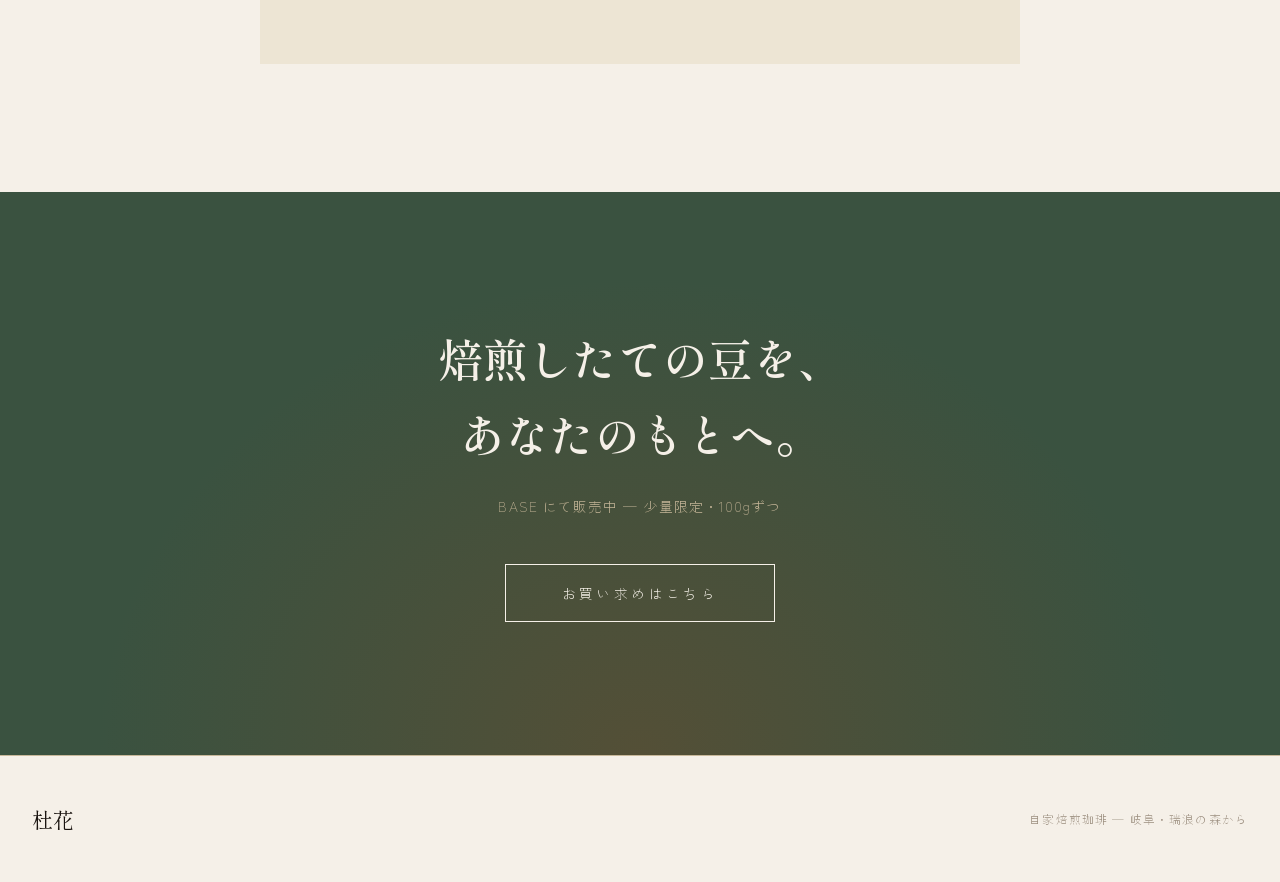
==== commit 0990623f: "Remove gap below parallax hero" ====
--- a/index.html
+++ b/index.html
@@ -225,7 +225,7 @@
     position: relative;
     overflow: hidden;
     padding: clamp(1.25rem, 3vw, 3rem);
-    margin: 0.5rem;
+    margin: 0.5rem 0.5rem 0;
     border-radius: clamp(20px, 2vw, 28px);
     background: var(--forest);
   }
@@ -413,7 +413,7 @@
 
   .hero-contact-cta {
     width: min(1400px, calc(100% - 2rem));
-    margin: clamp(1rem, 3vw, 2rem) auto 0;
+    margin: 0 auto;
     display: flex;
     align-items: center;
     justify-content: space-between;
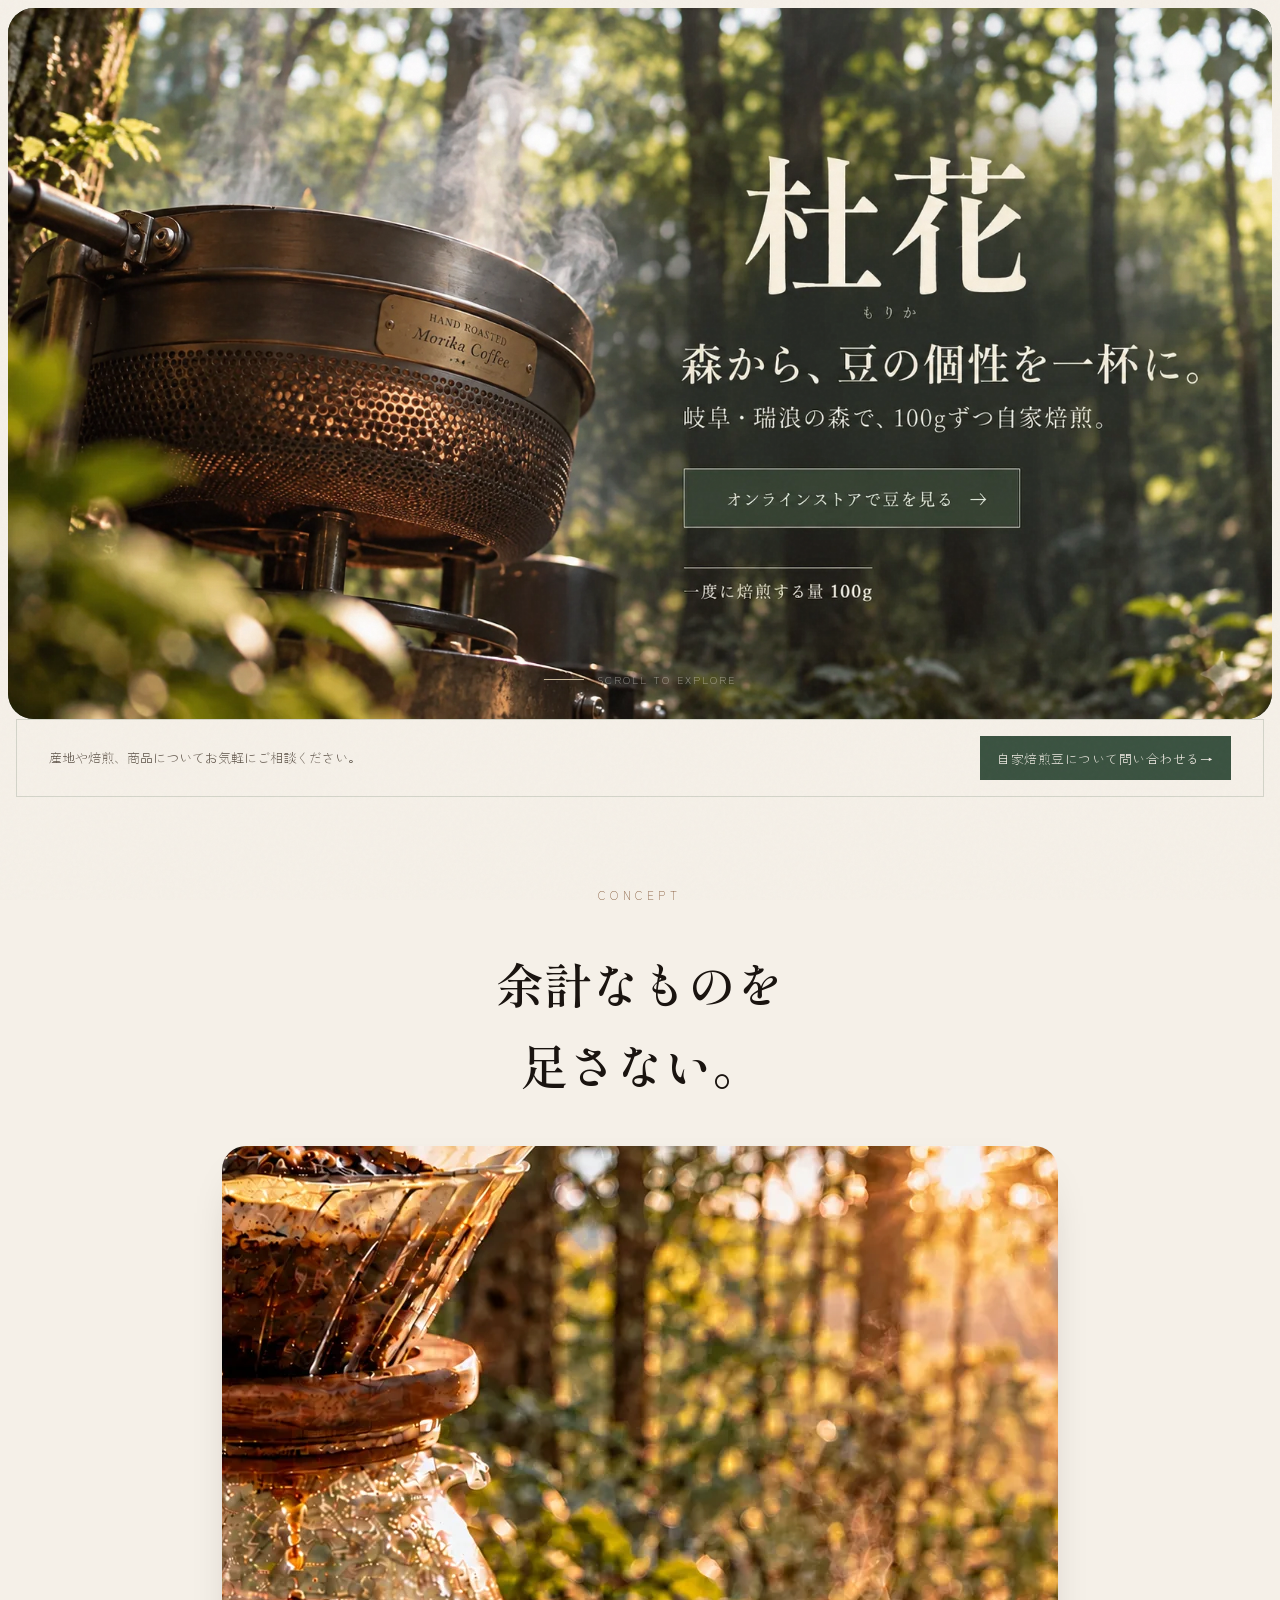
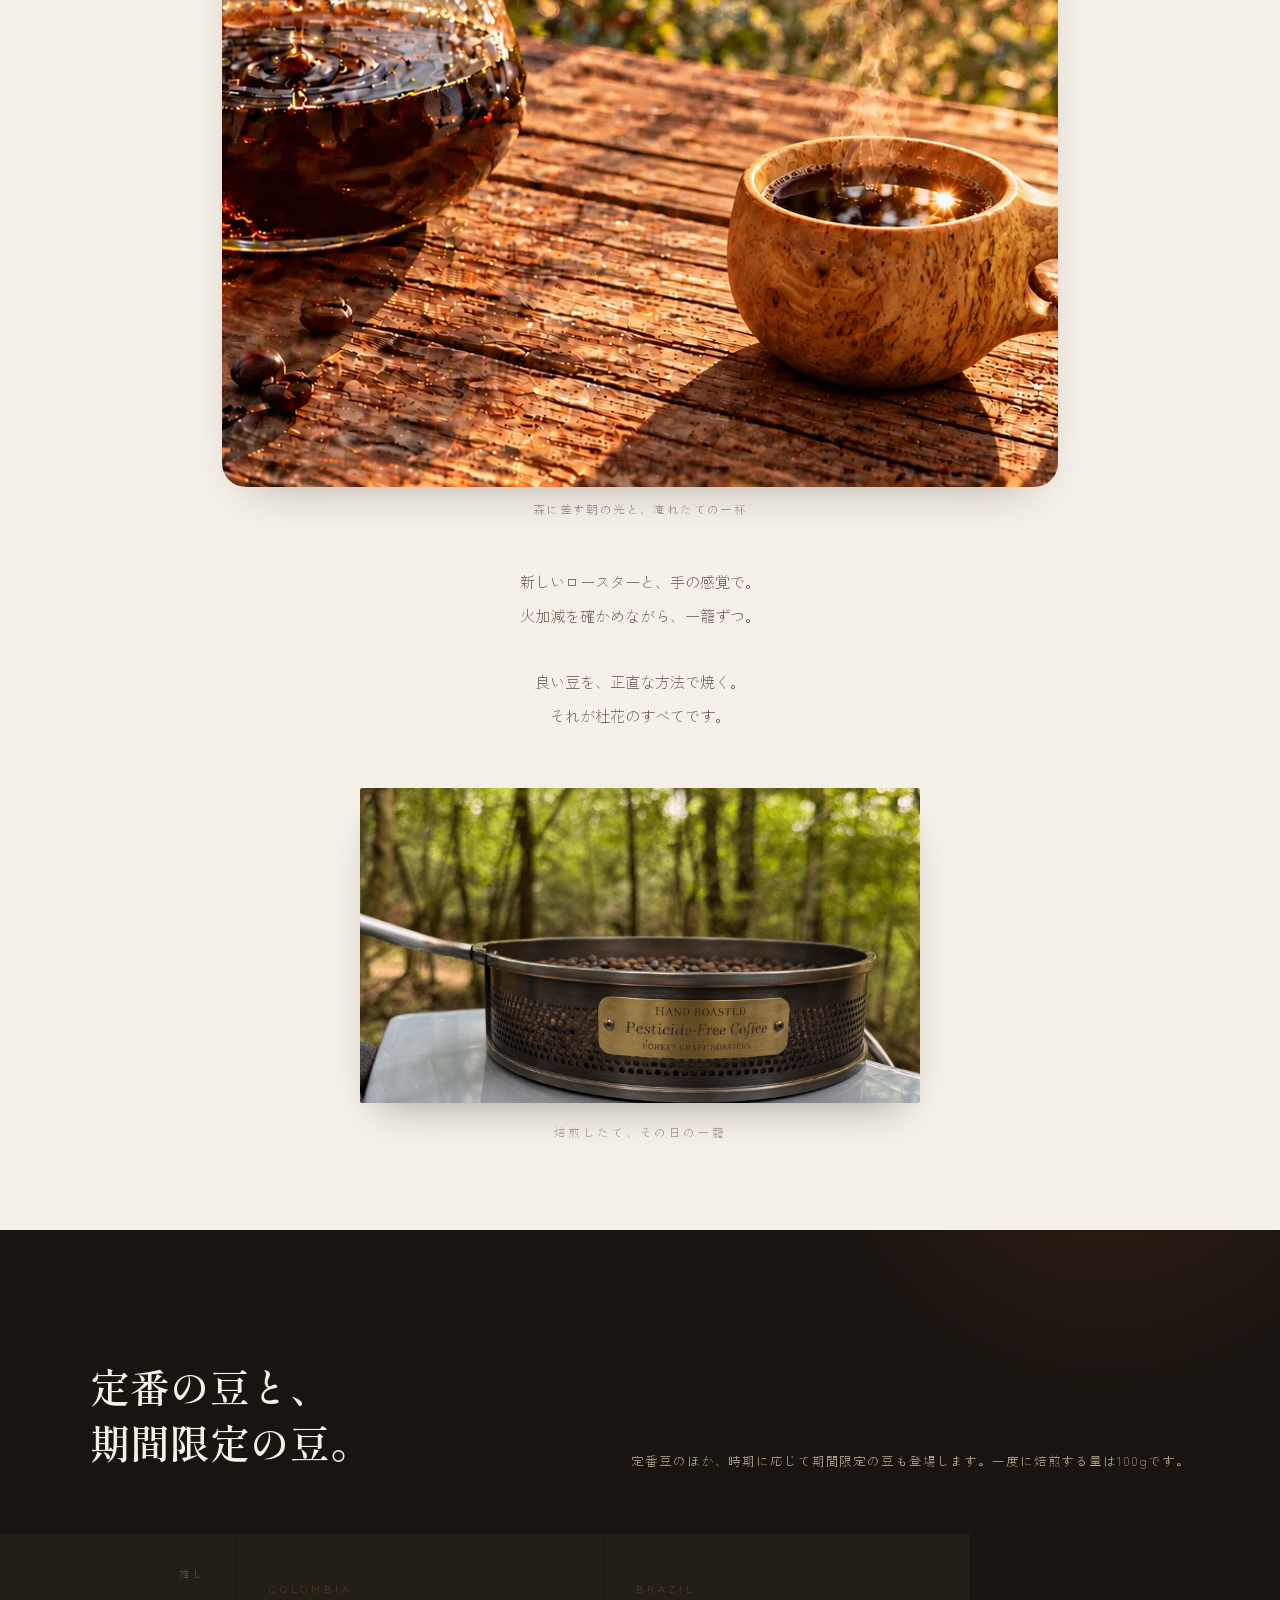
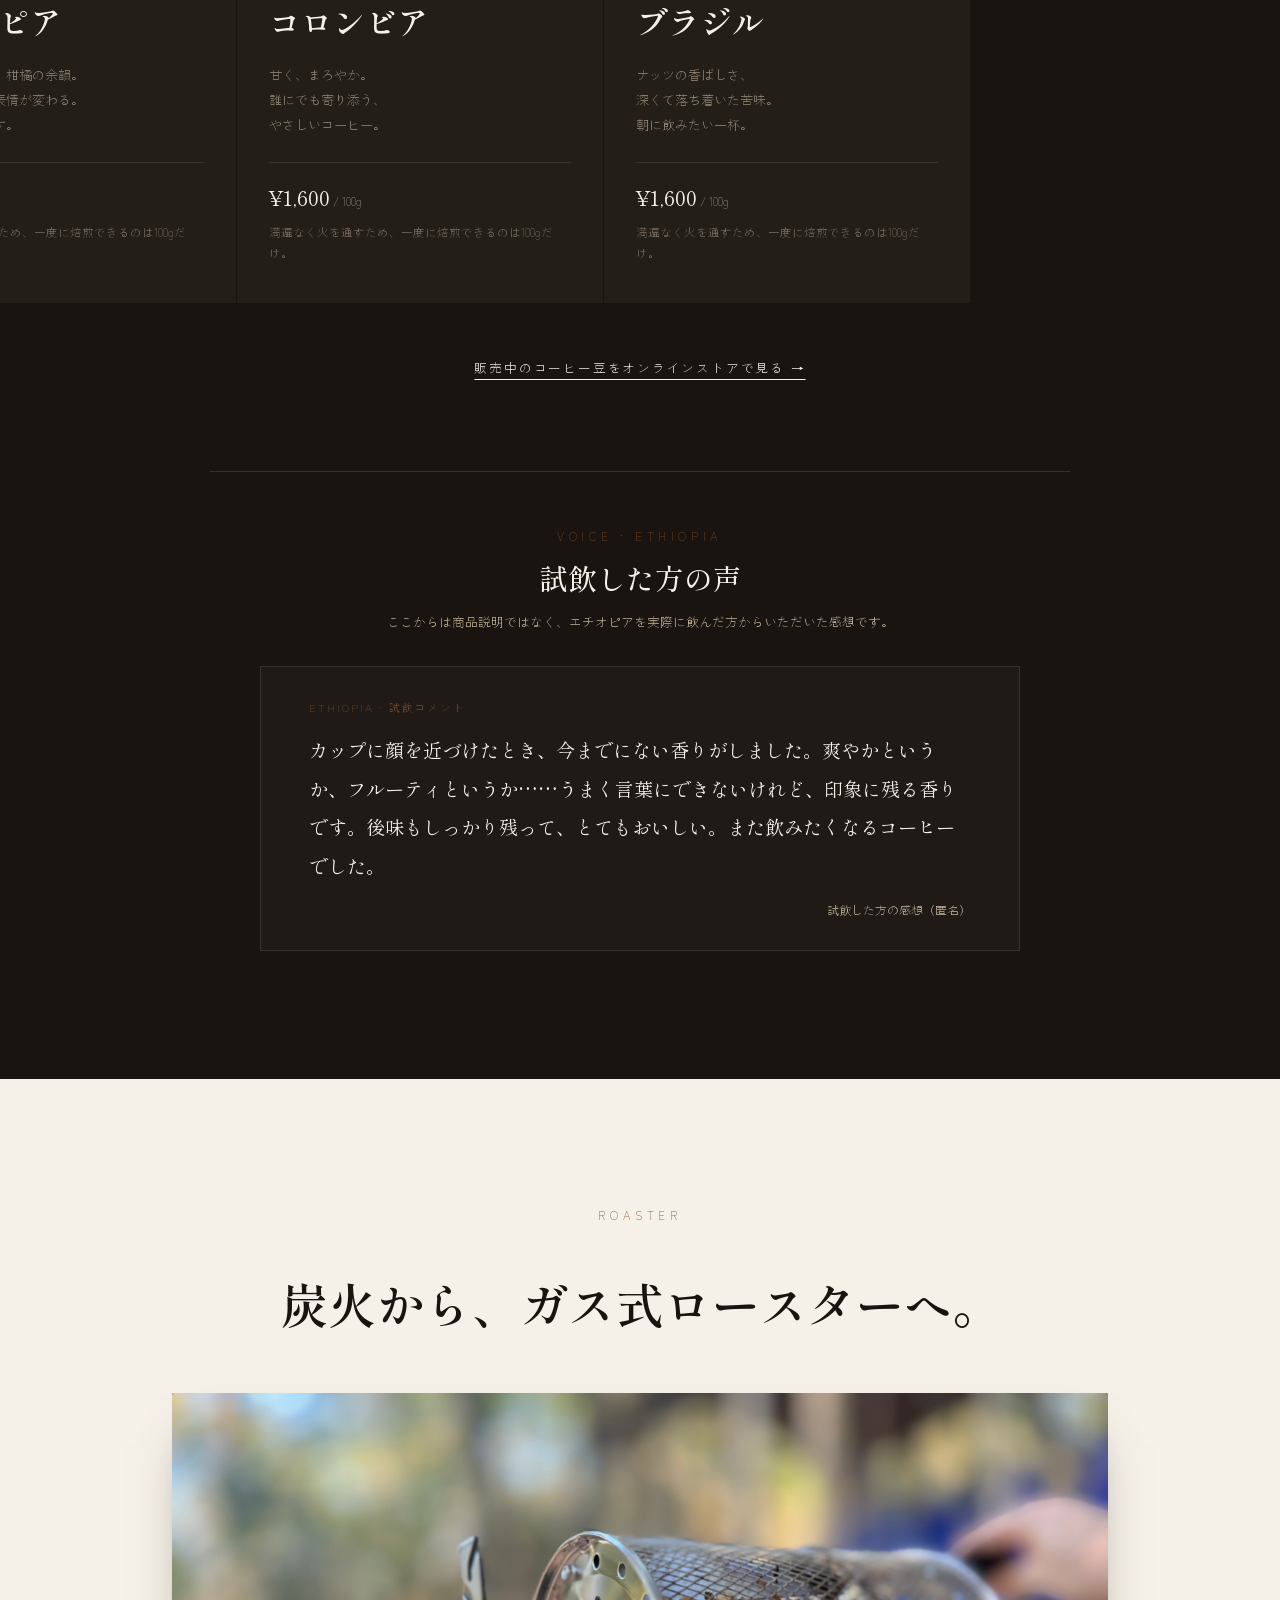
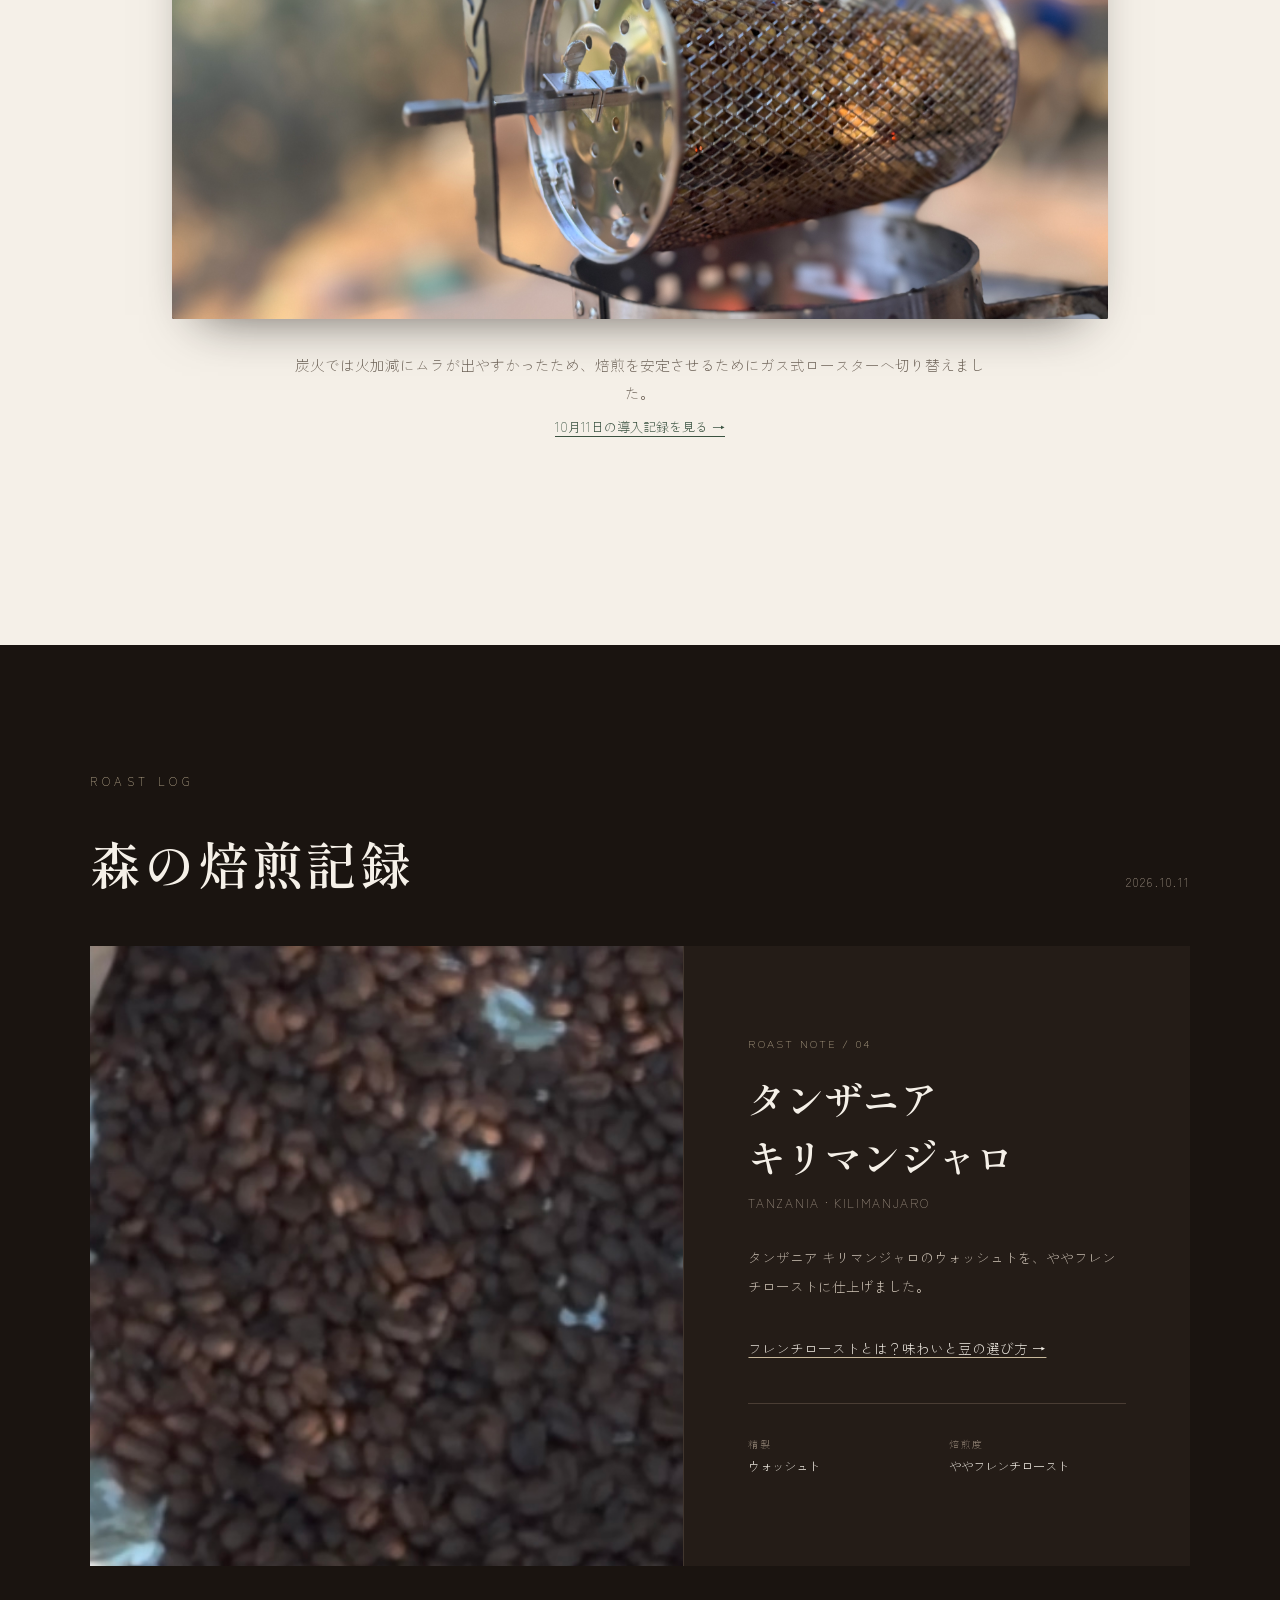
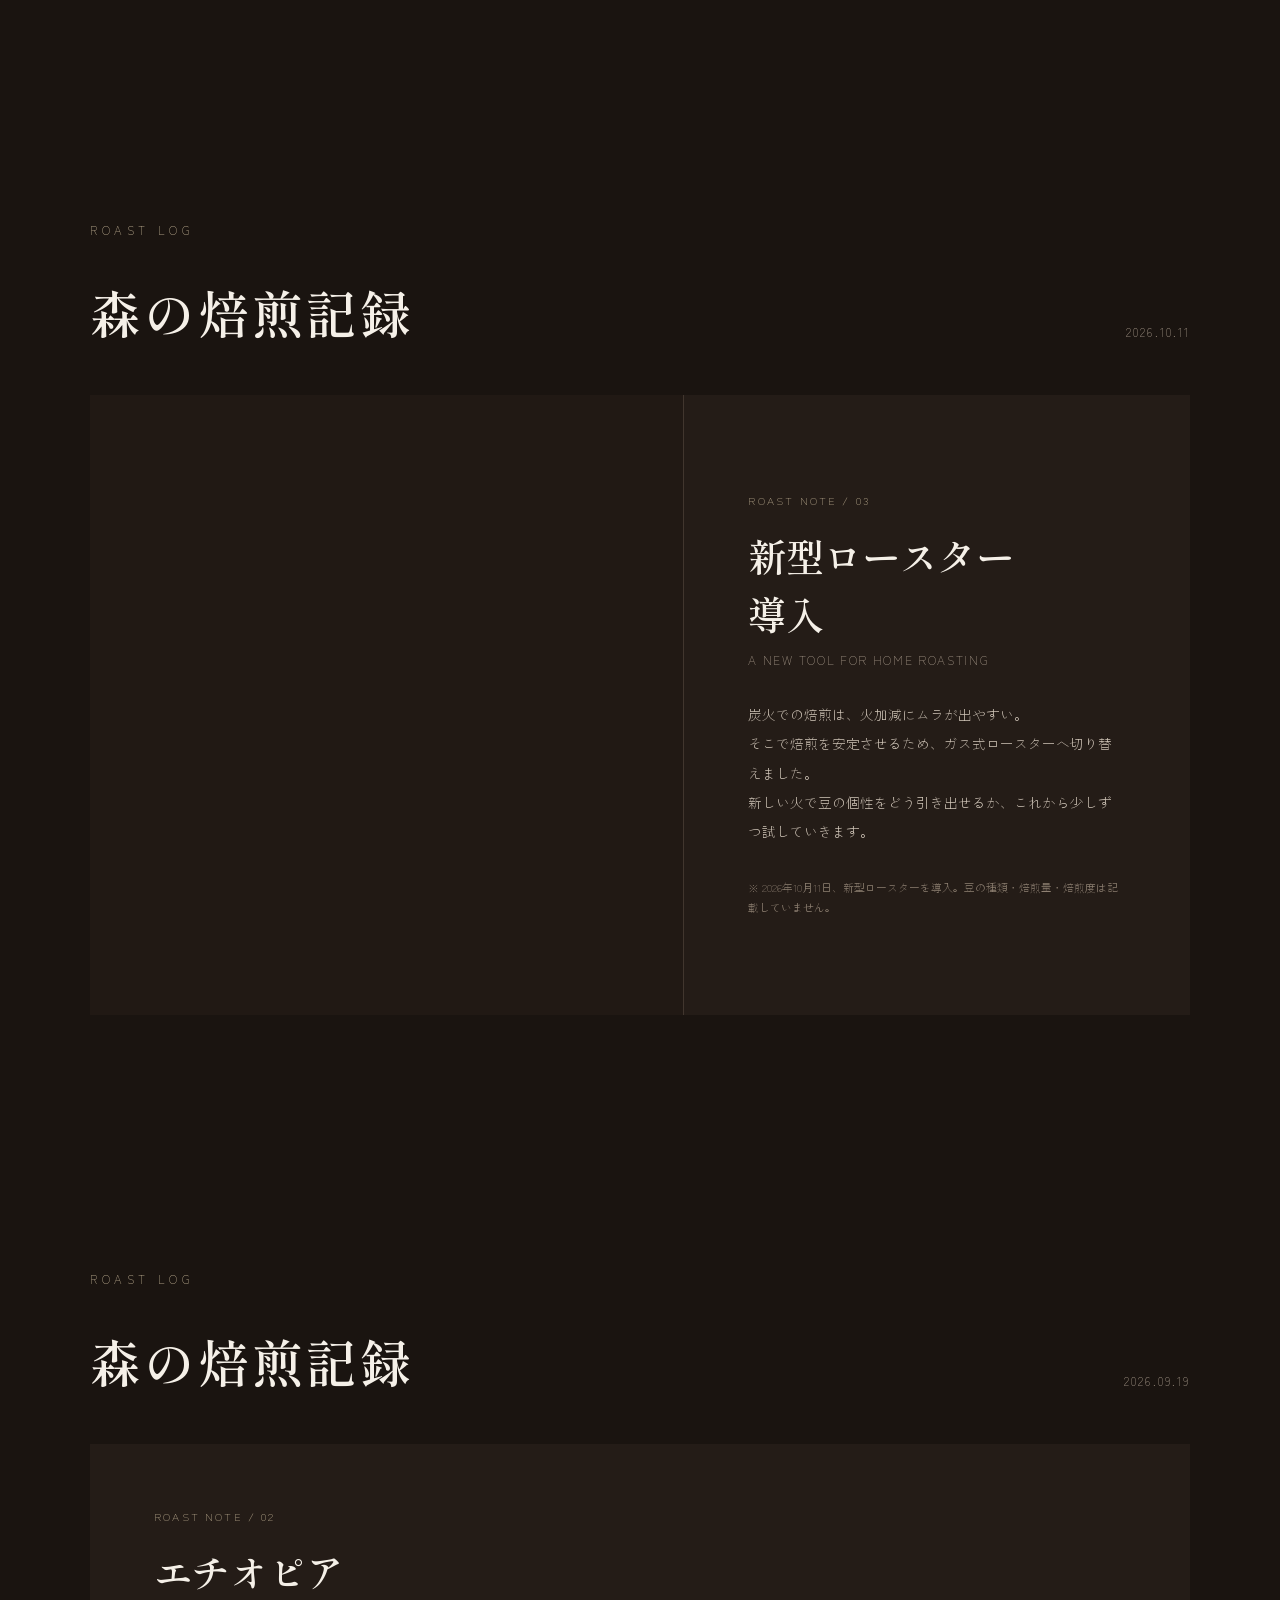
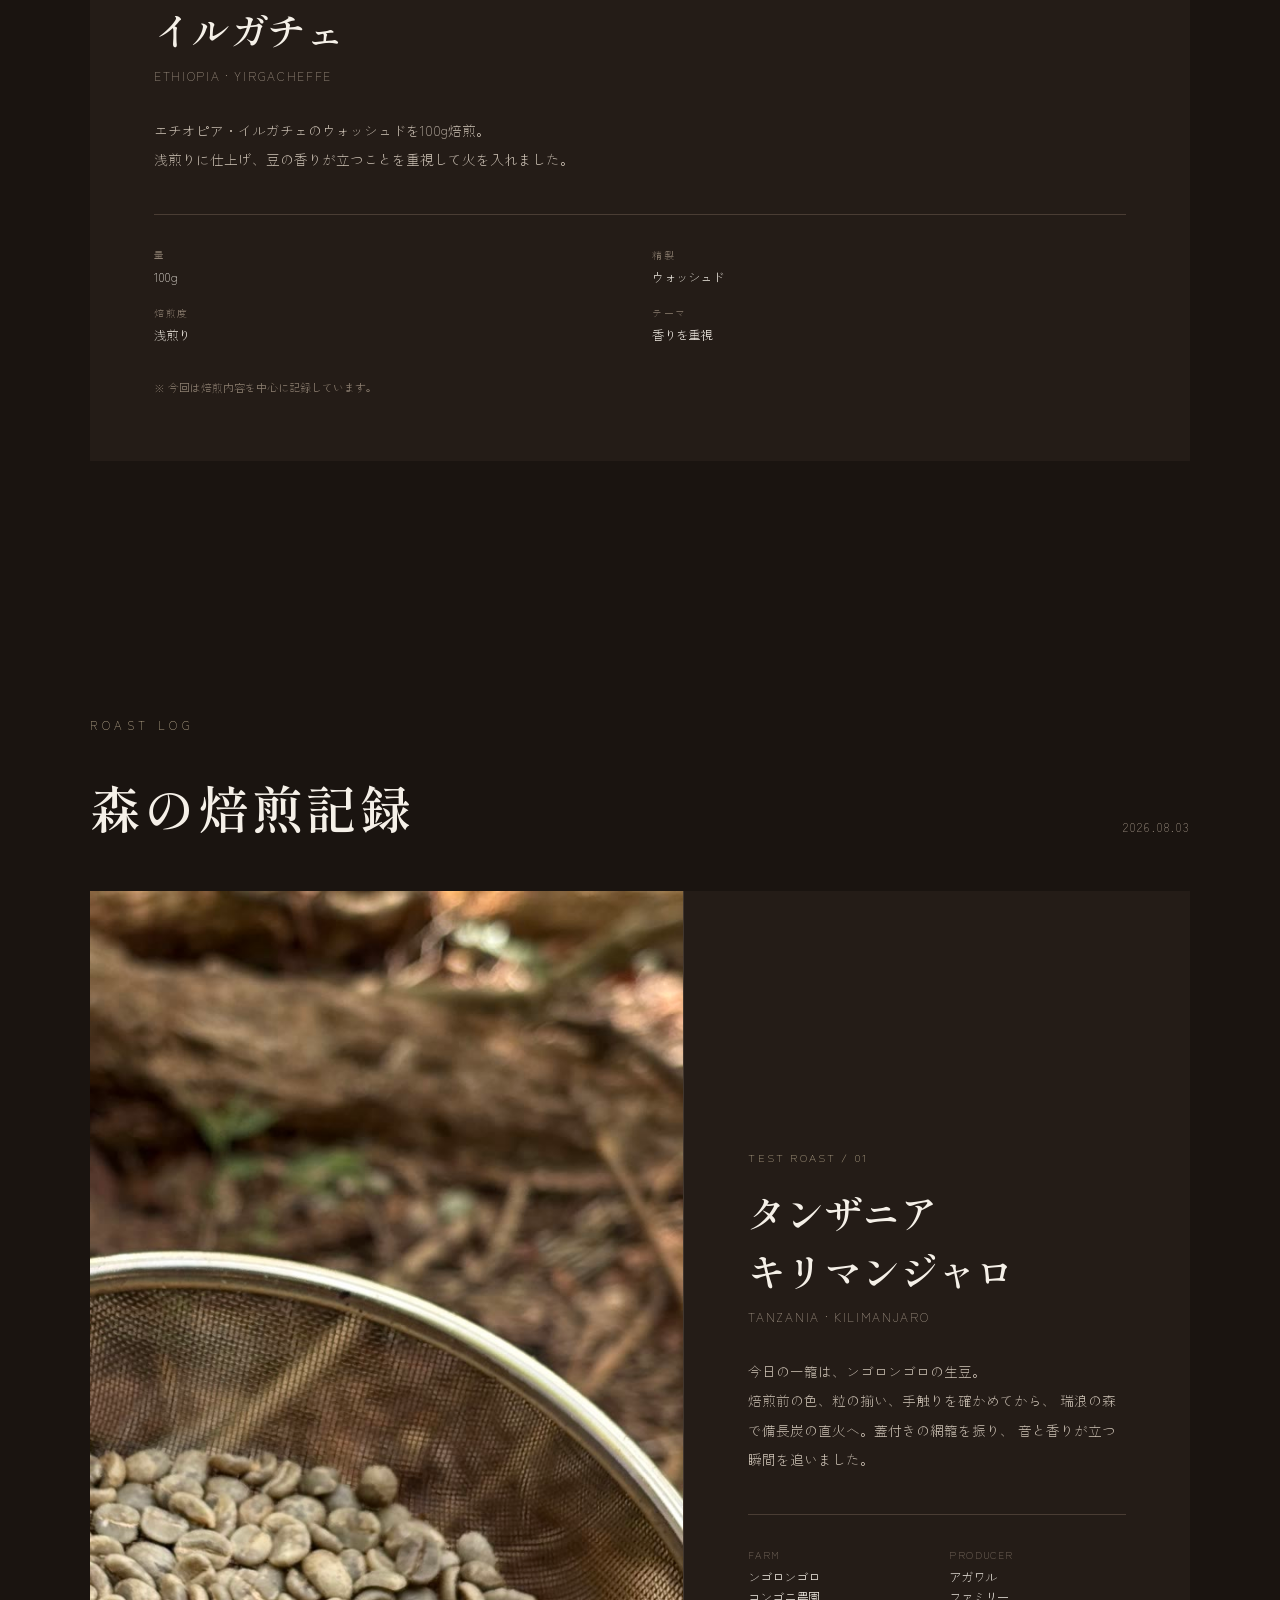
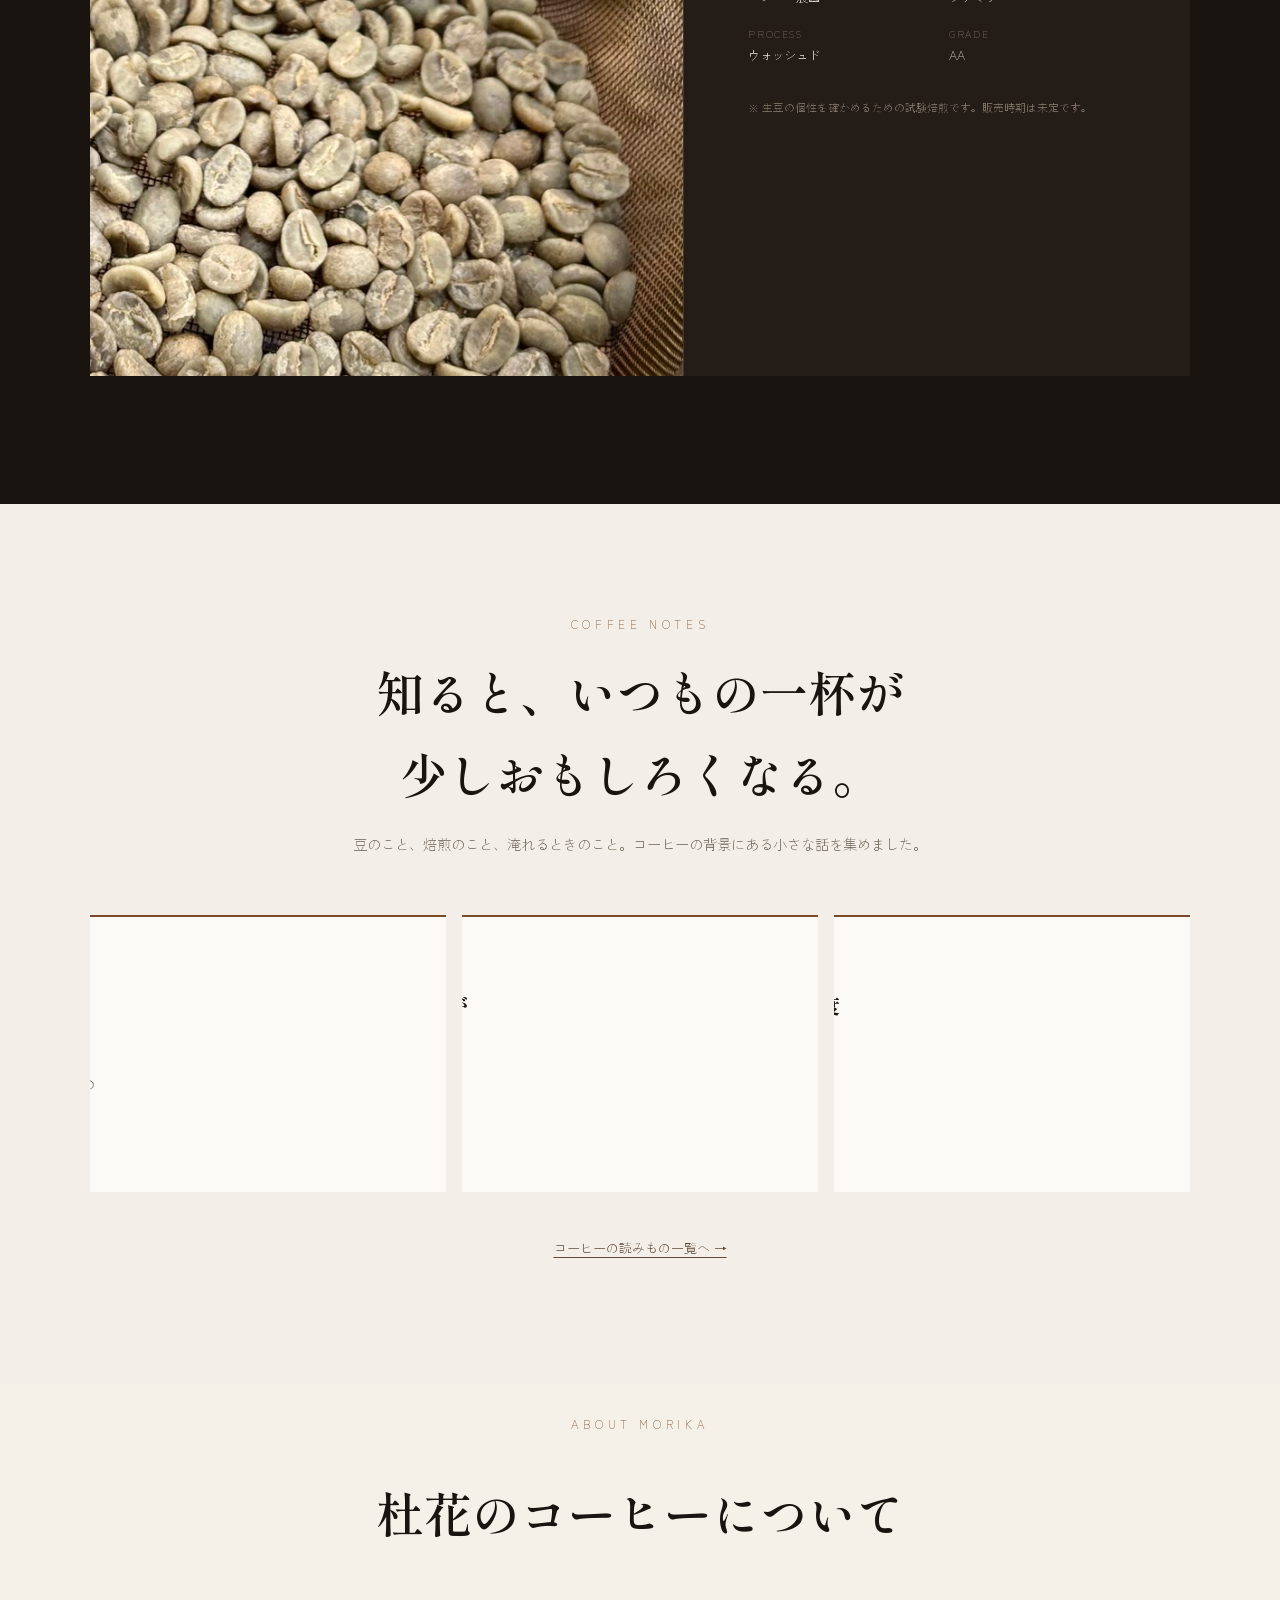
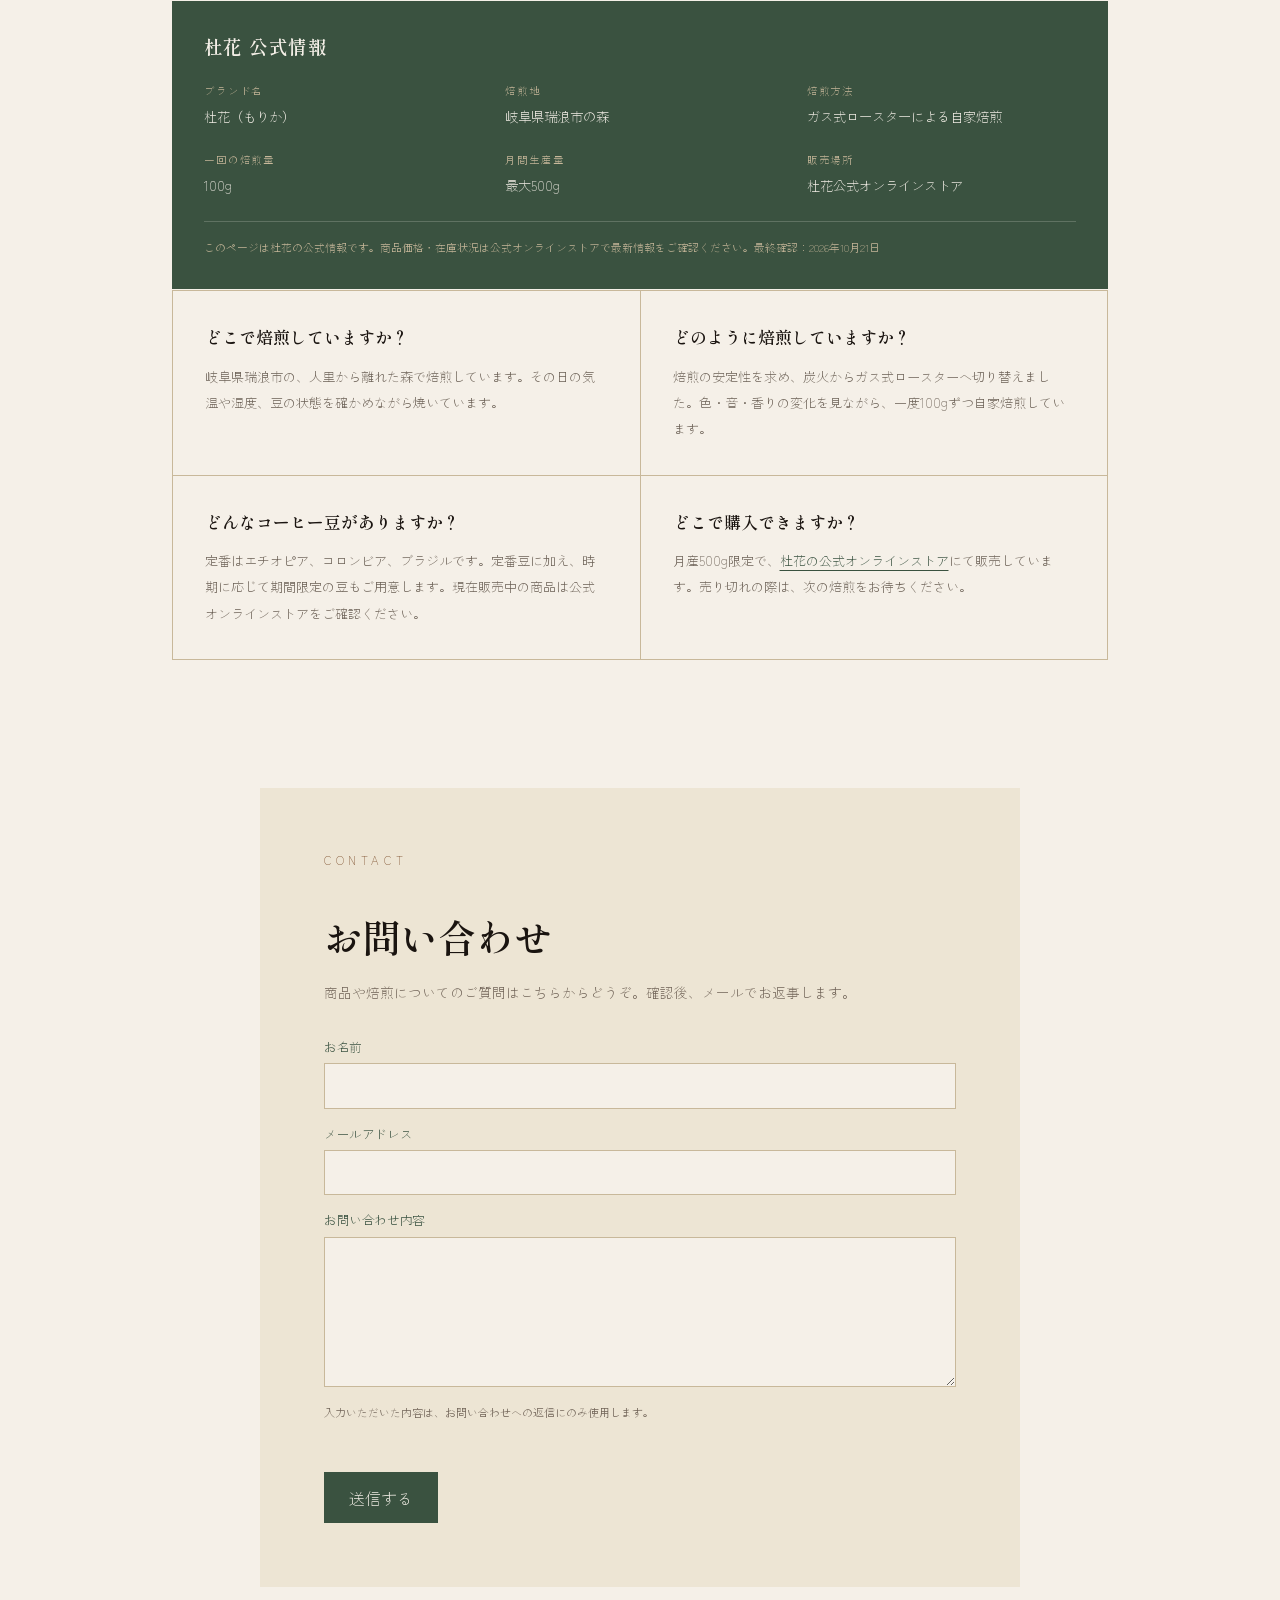
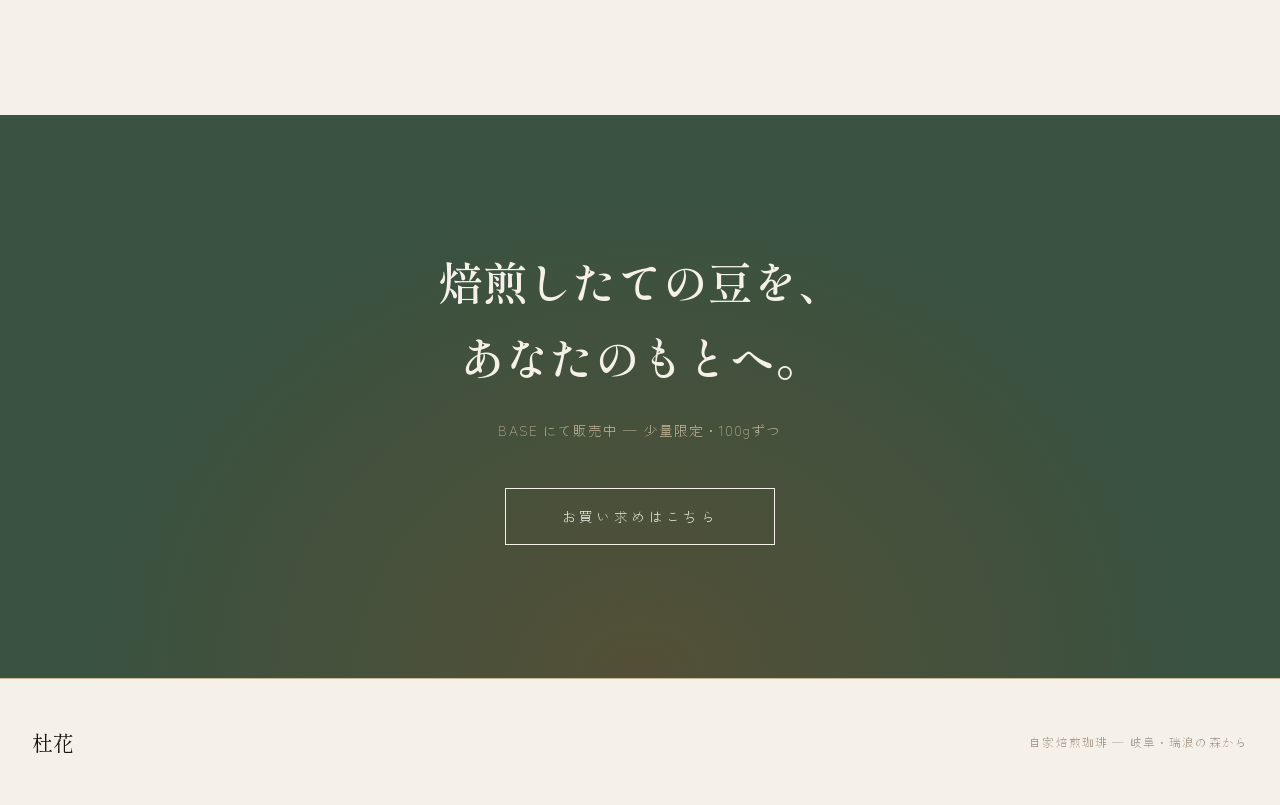
==== commit c0f6885a: "Tighten spacing below hero contact" ====
--- a/index.html
+++ b/index.html
@@ -491,7 +491,7 @@
 
   /* ── CONCEPT ── */
   .concept {
-    padding: 8rem 2rem;
+    padding: clamp(3rem, 7vw, 6rem) 2rem;
     max-width: 900px;
     margin: 0 auto;
     text-align: center;
@@ -1367,7 +1367,7 @@
       align-items: center;
       justify-content: flex-end;
       padding: 1rem;
-      margin: 0.5rem;
+      margin: 0.5rem 0.5rem 0;
       border-radius: 20px;
       background-position: 36% center;
     }
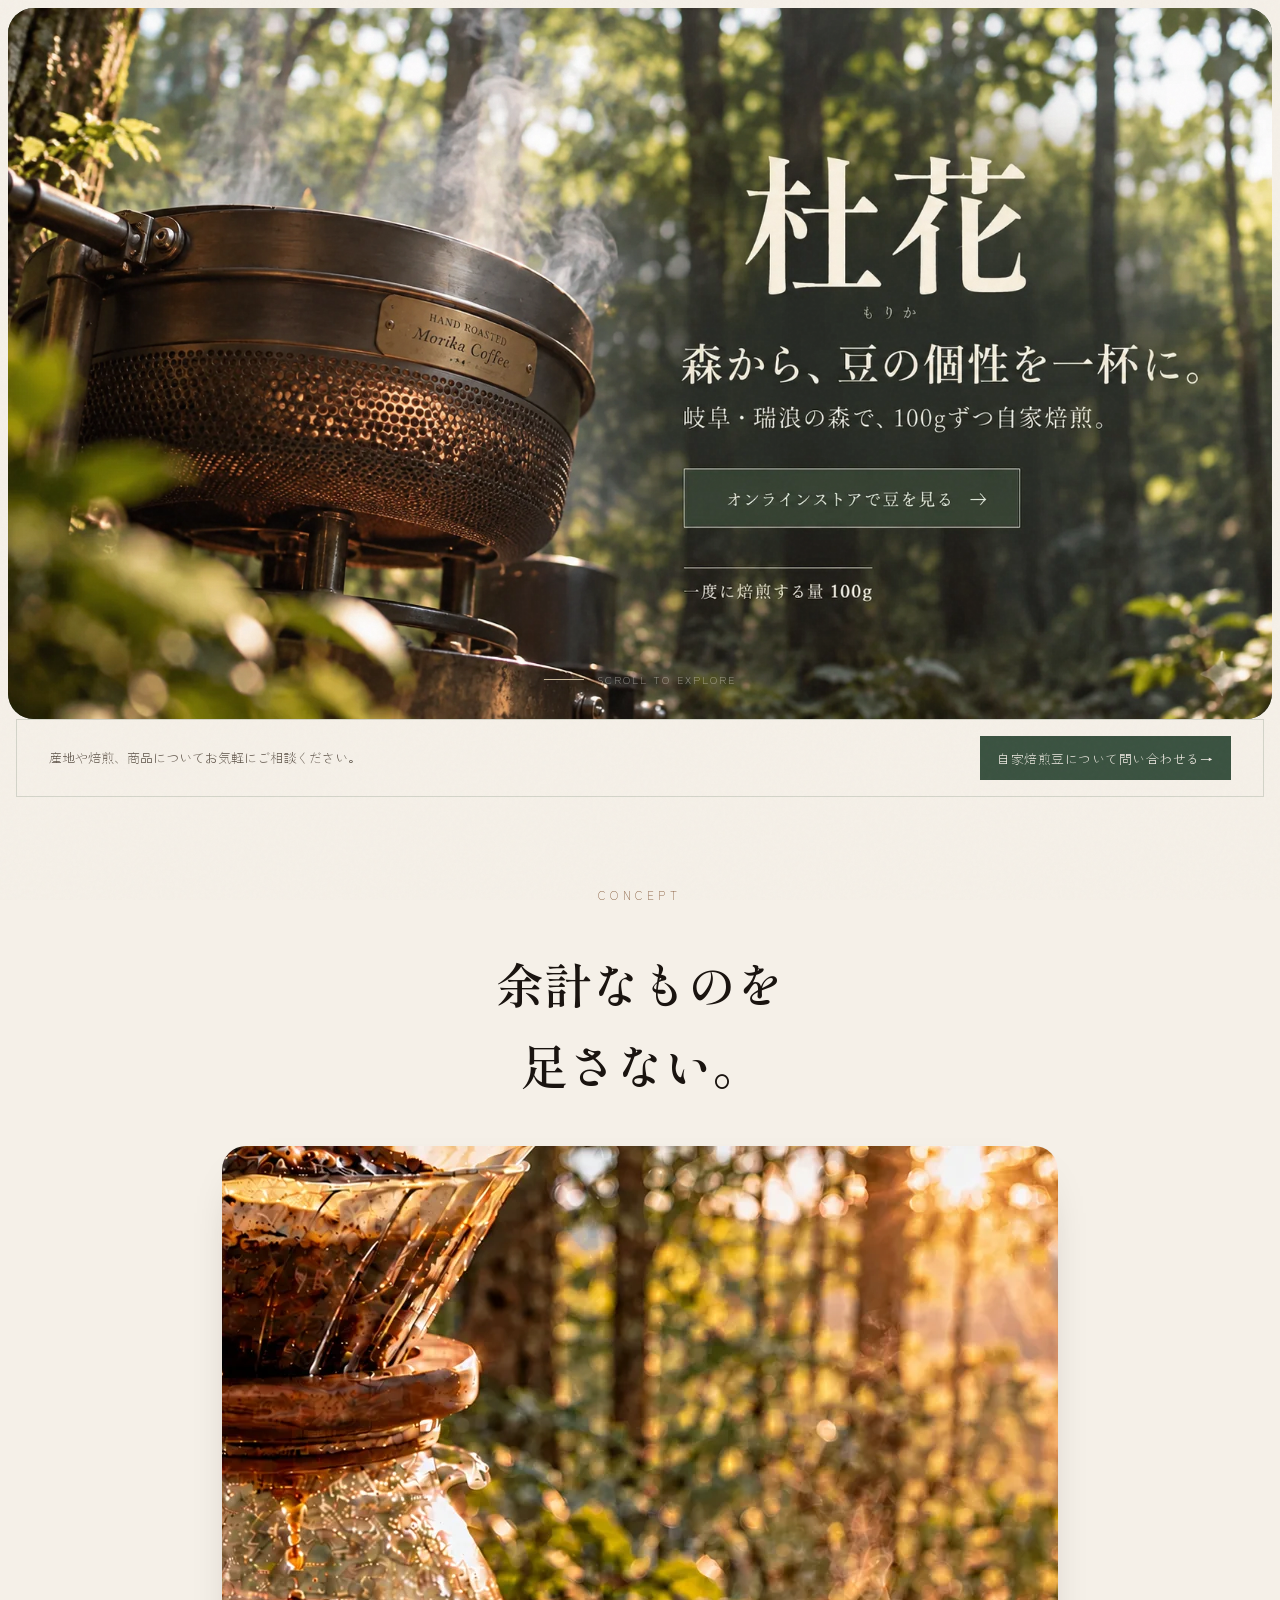
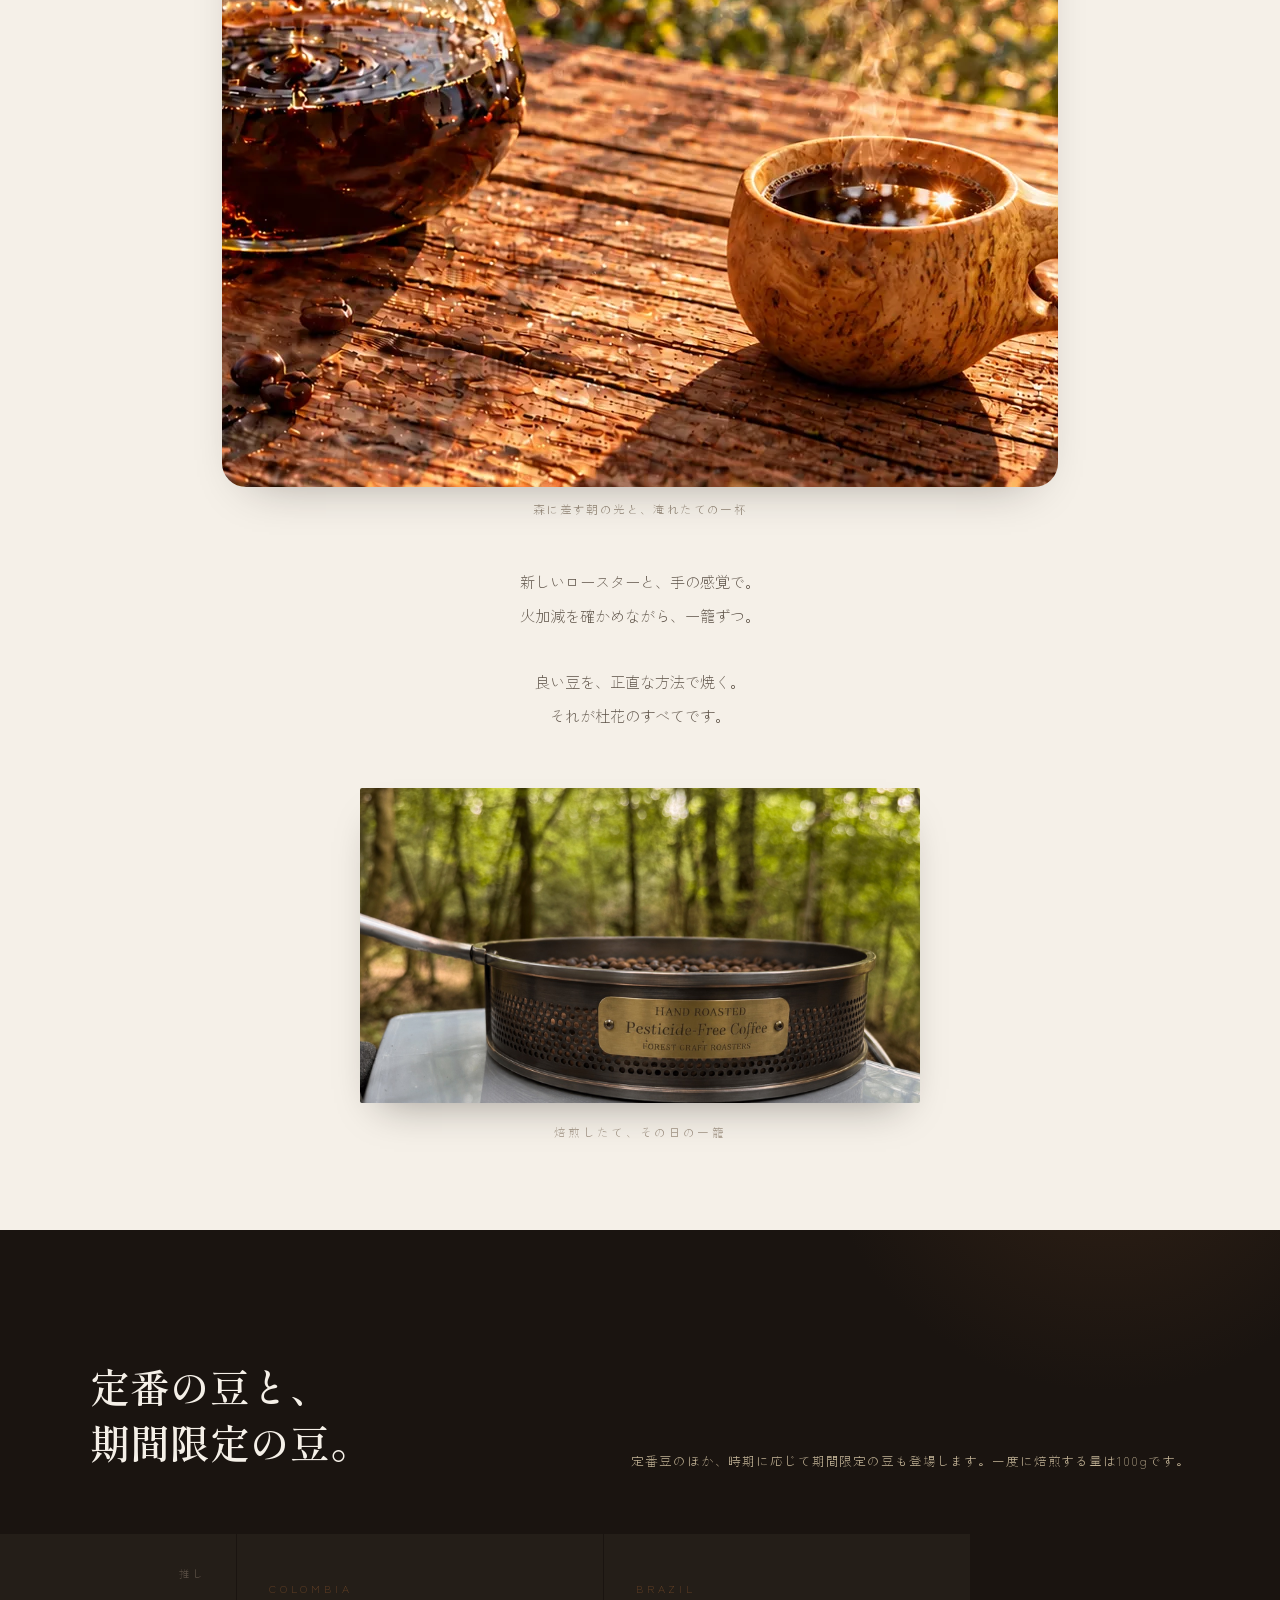
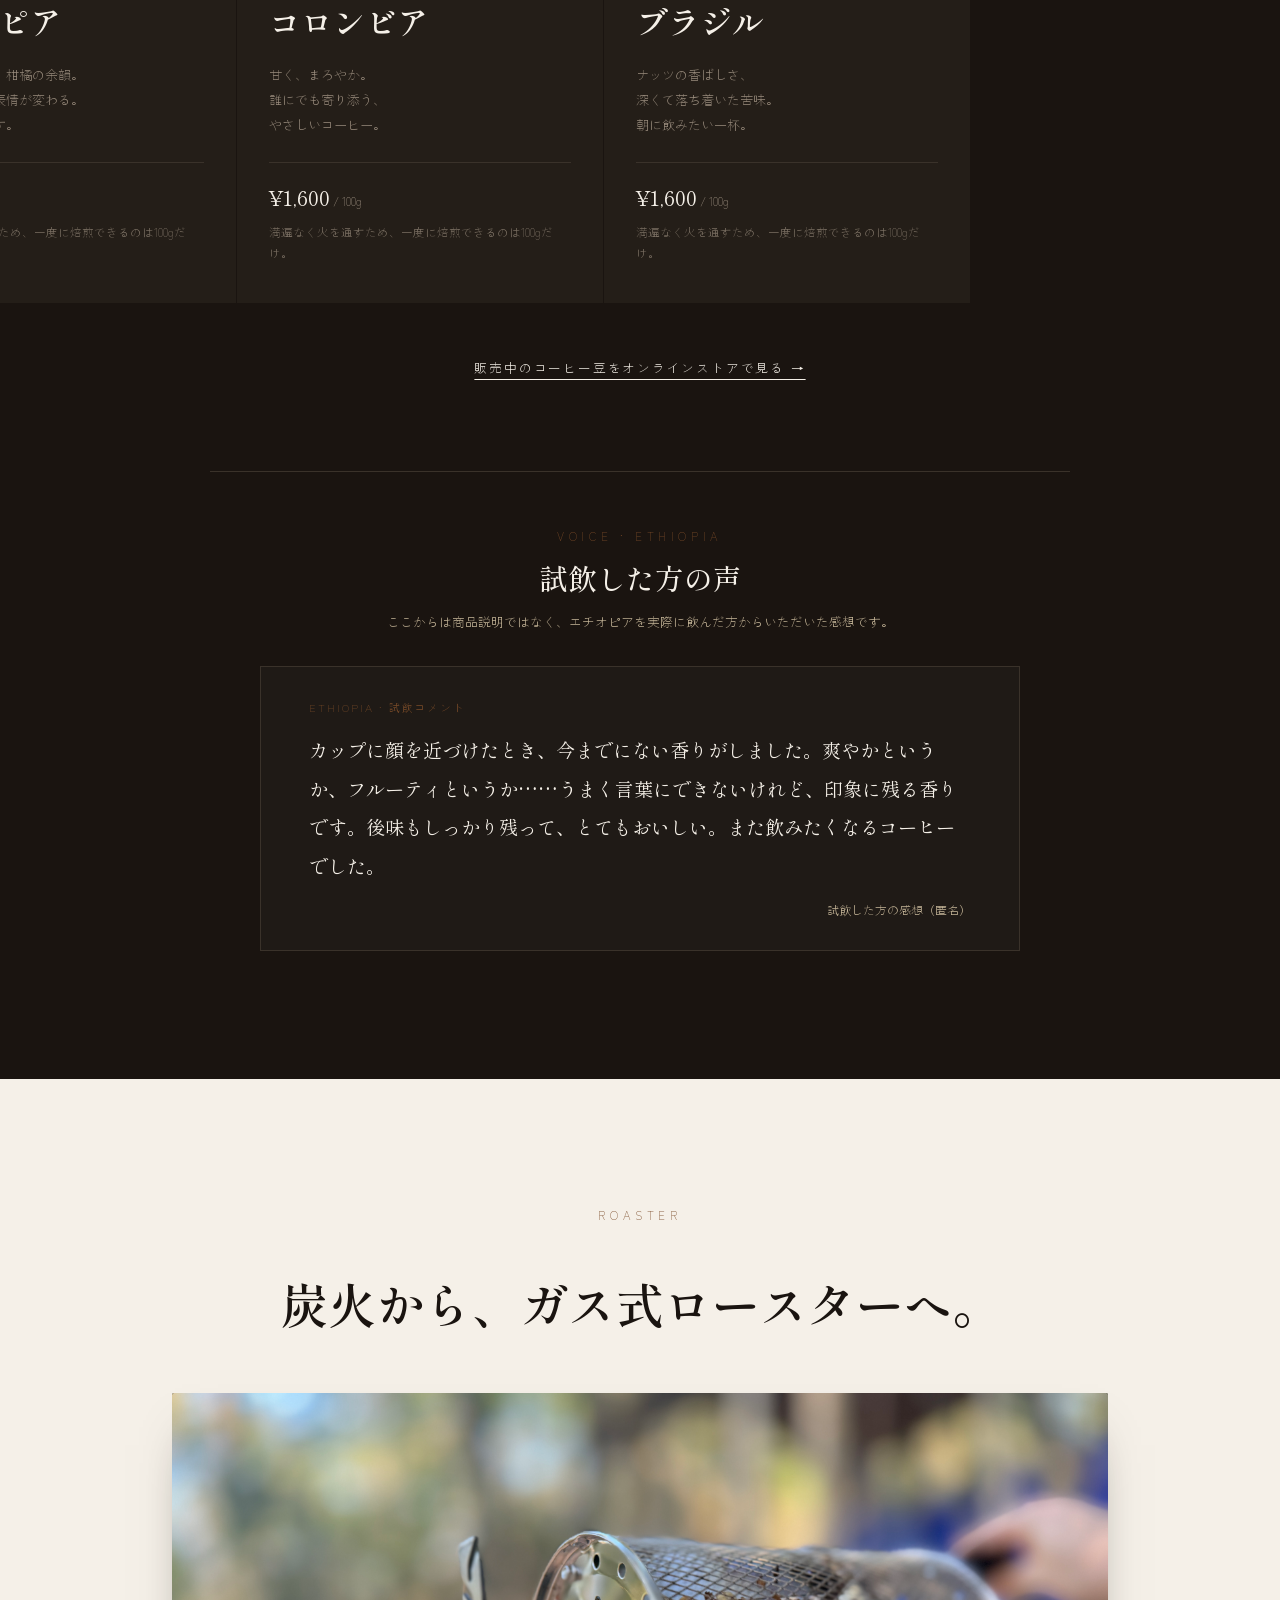
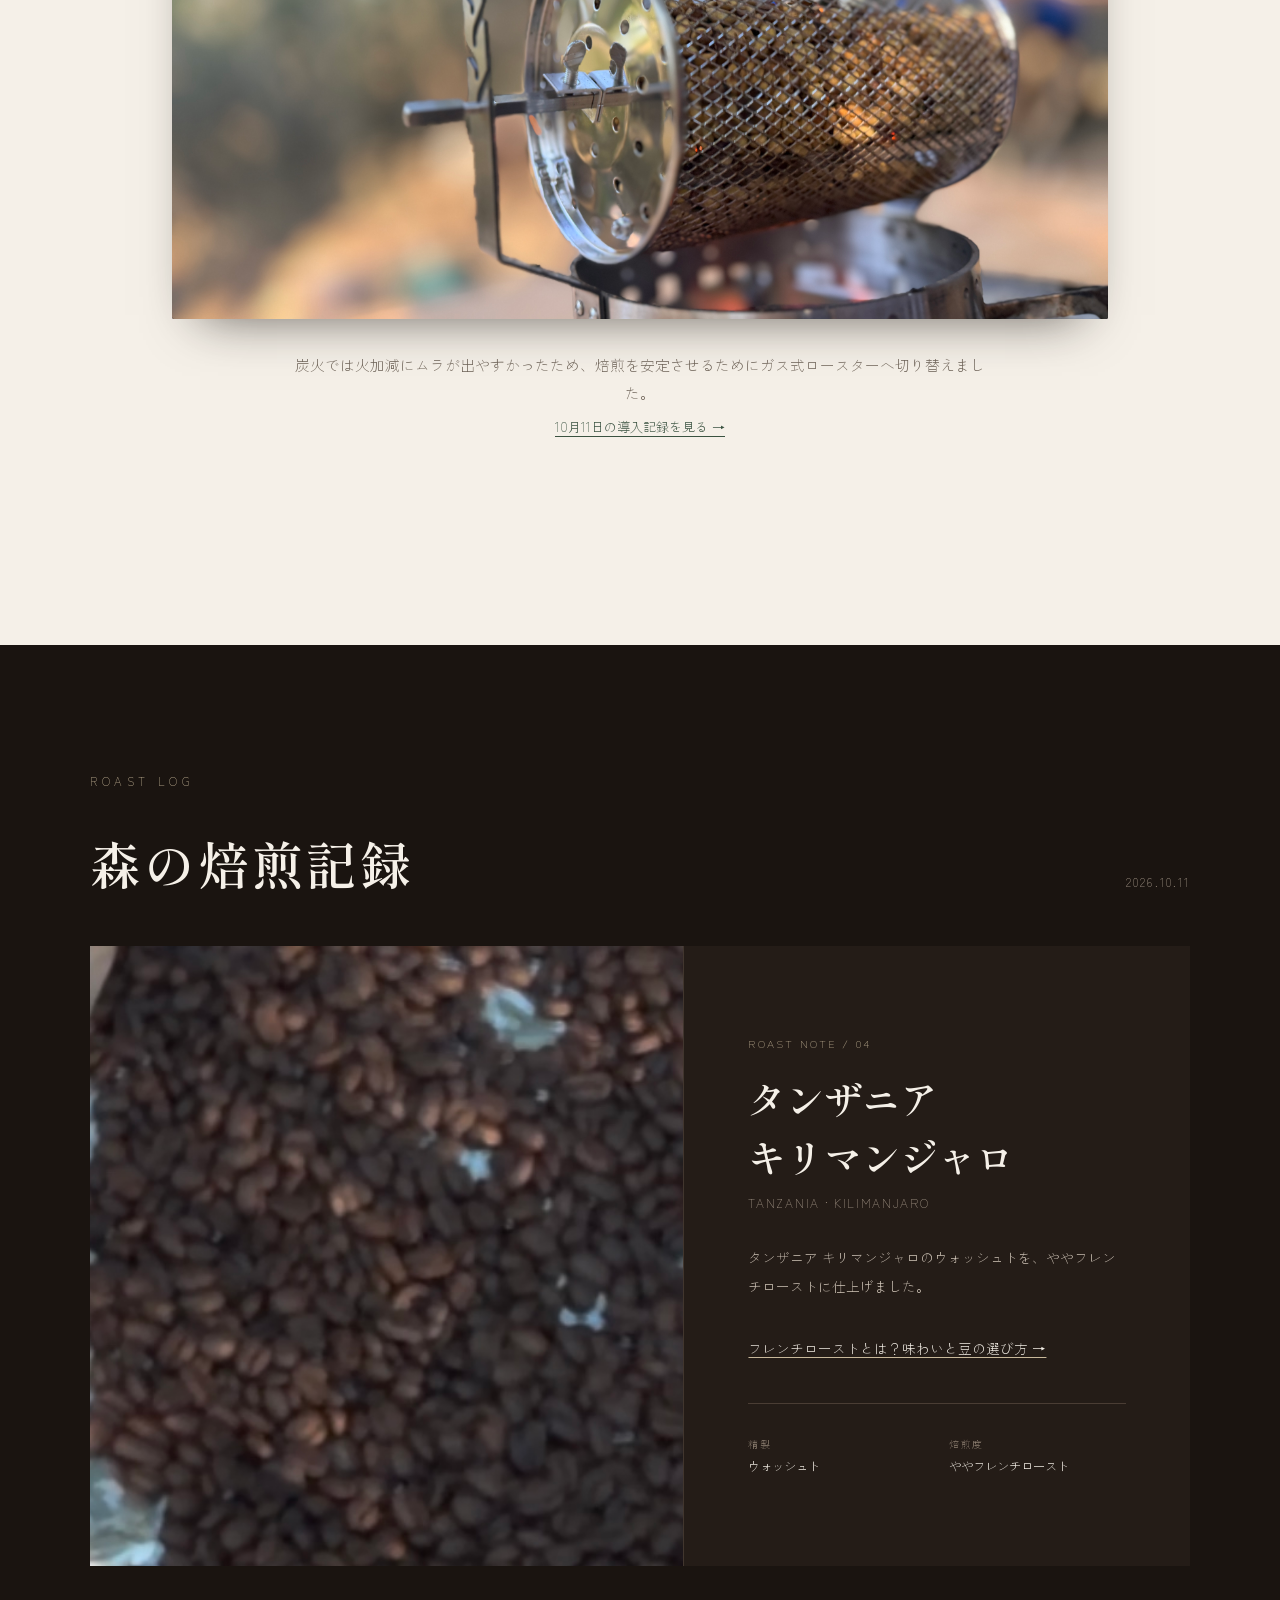
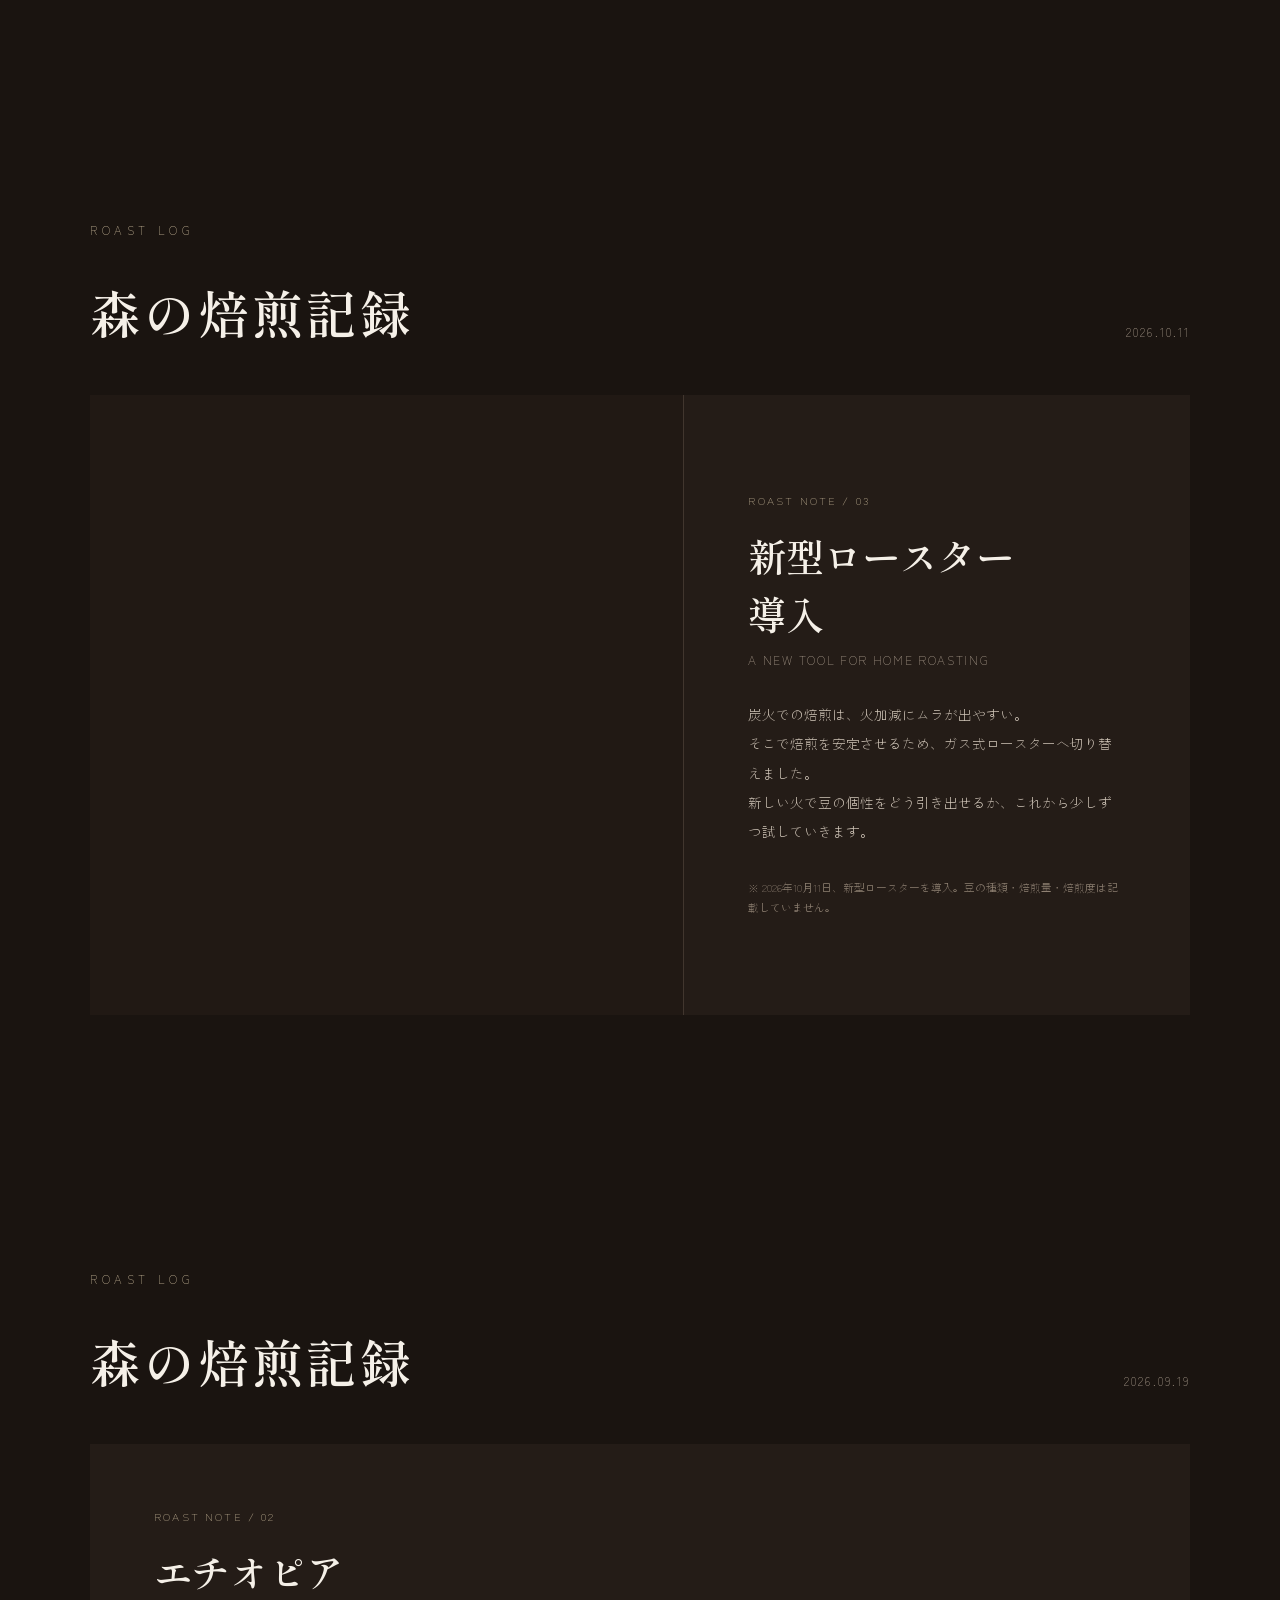
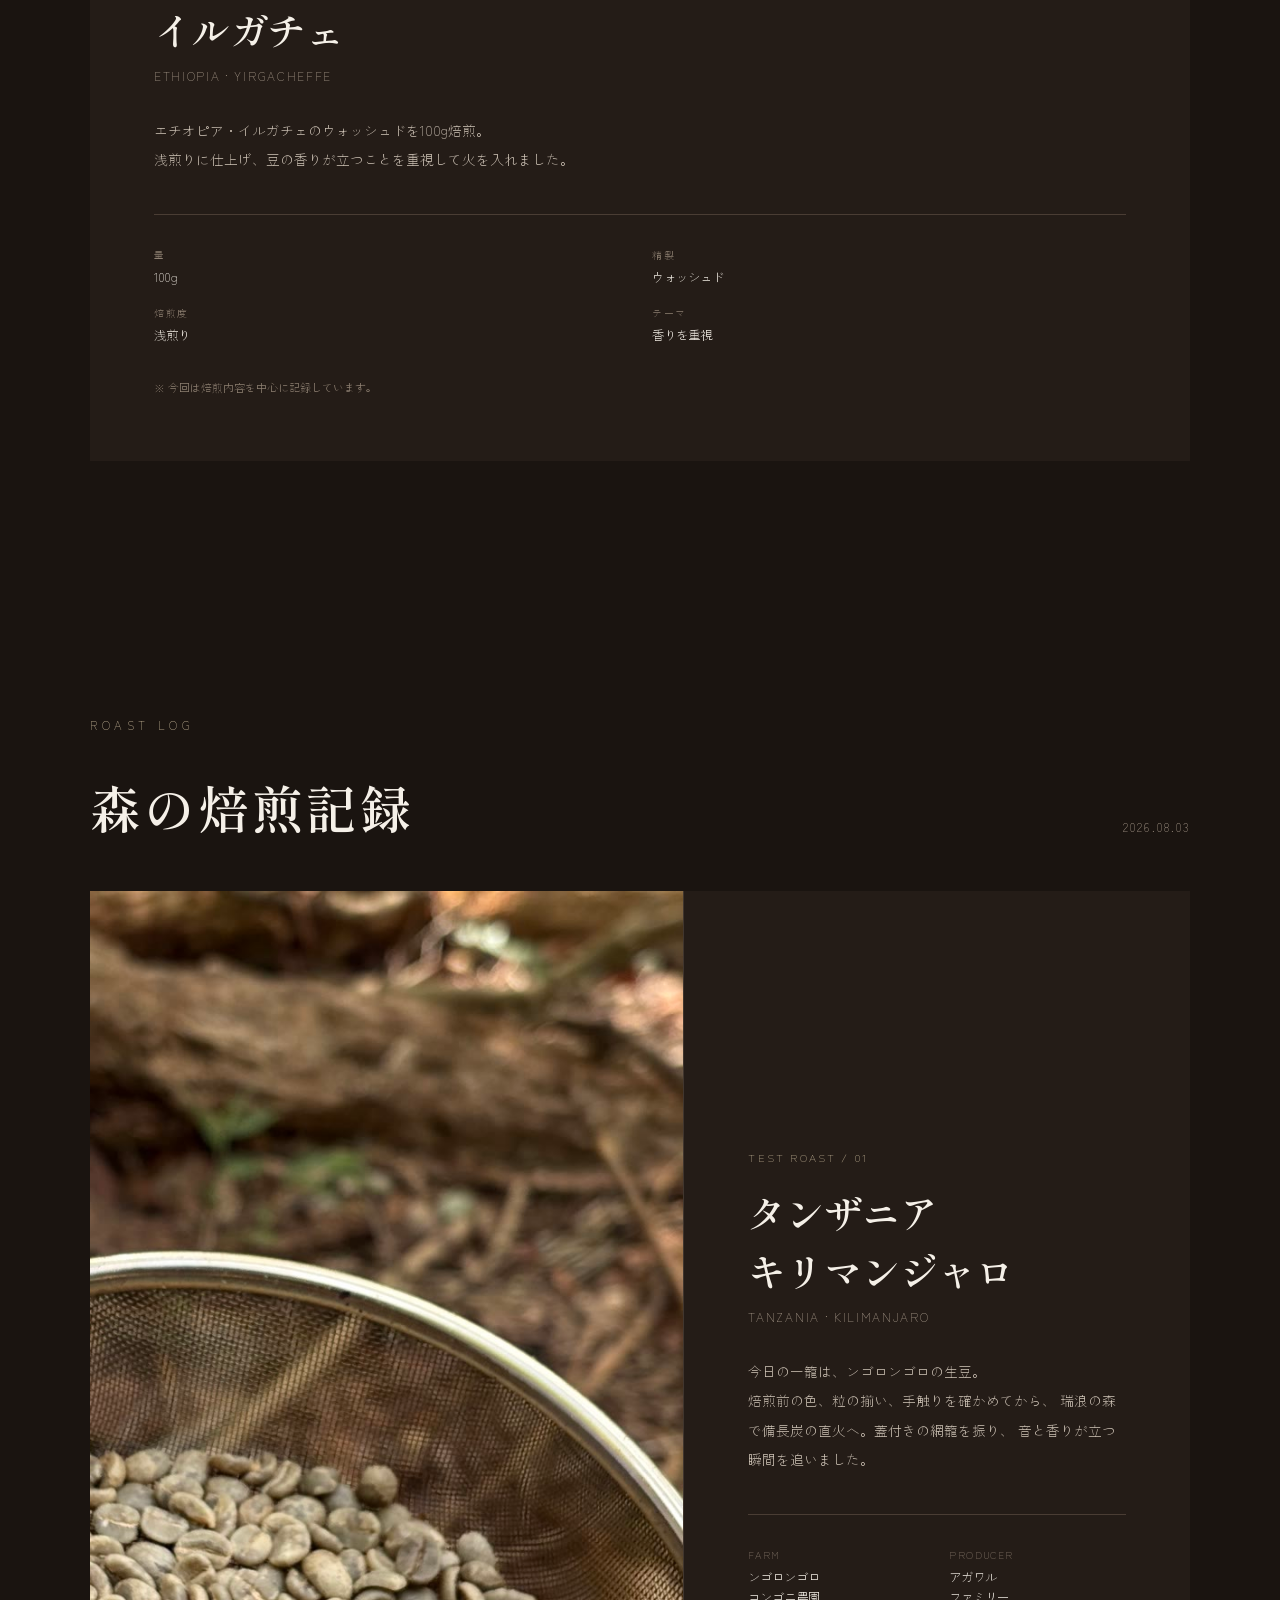
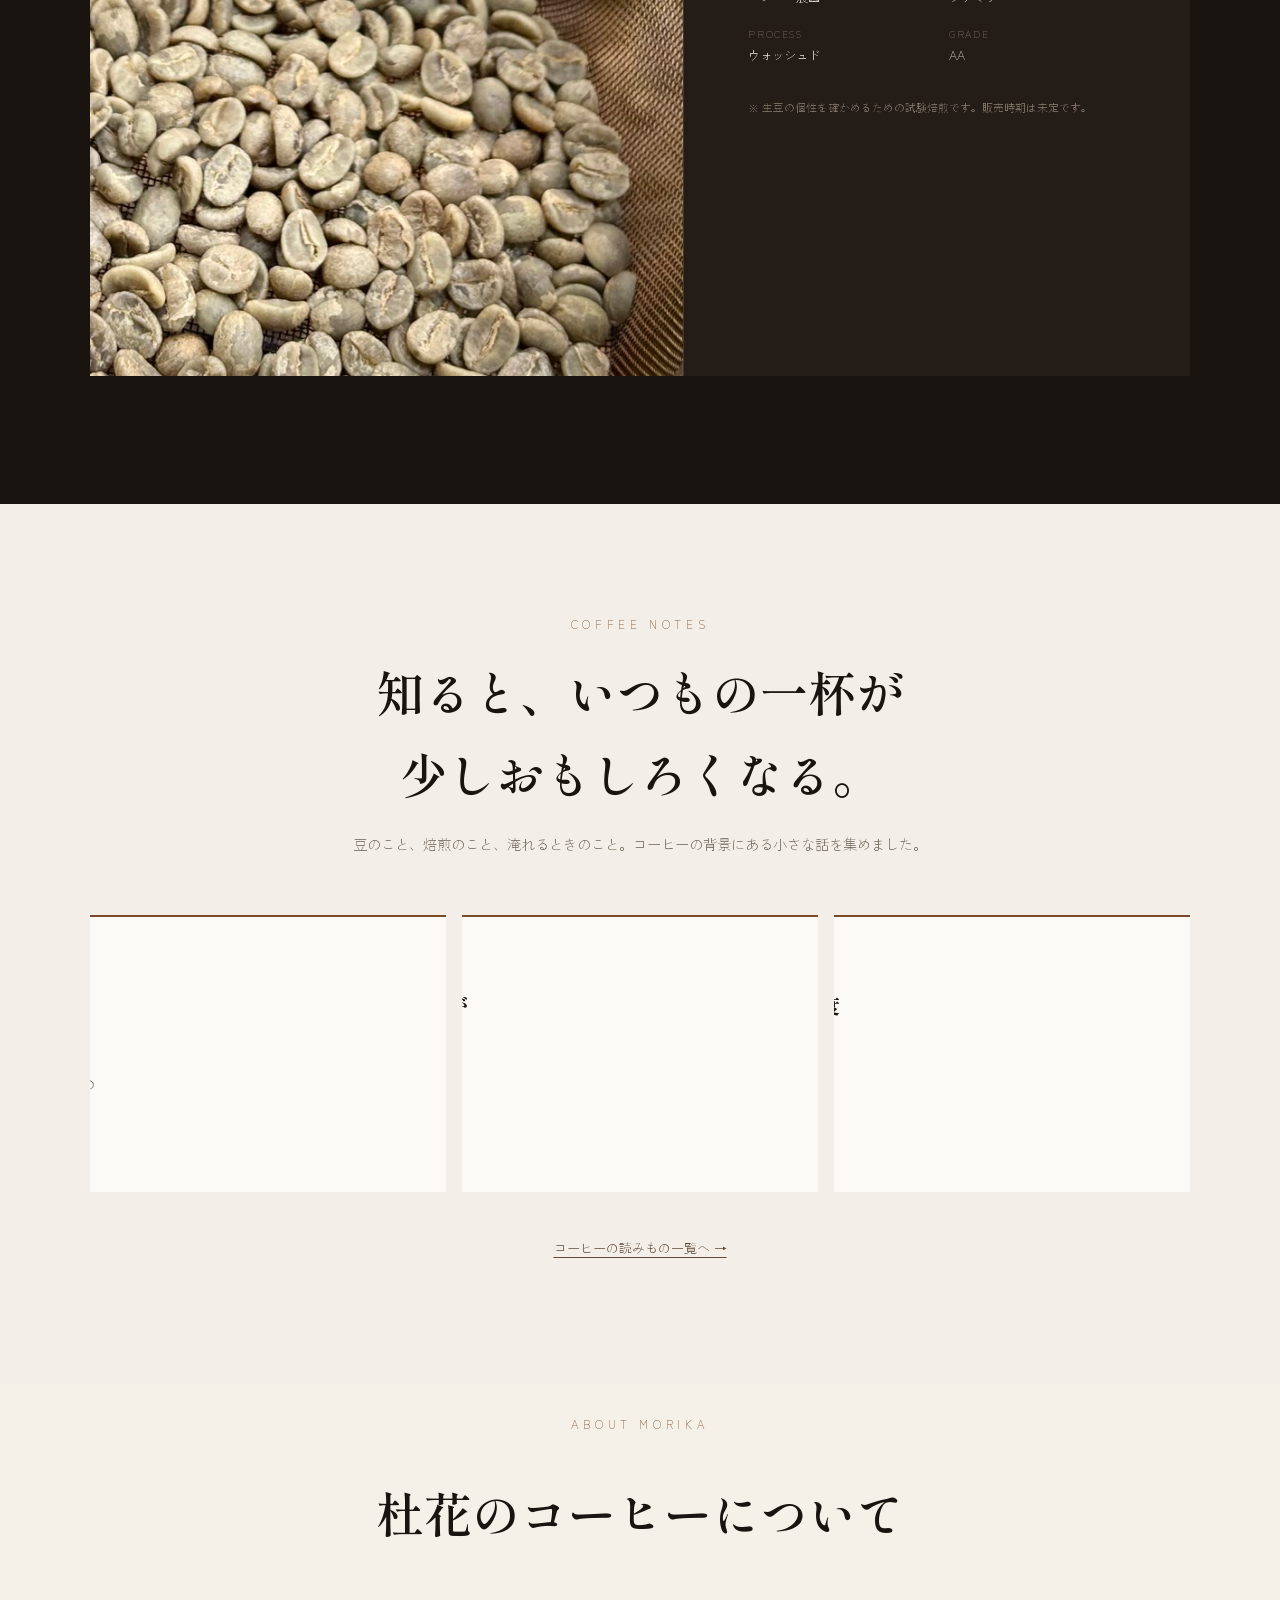
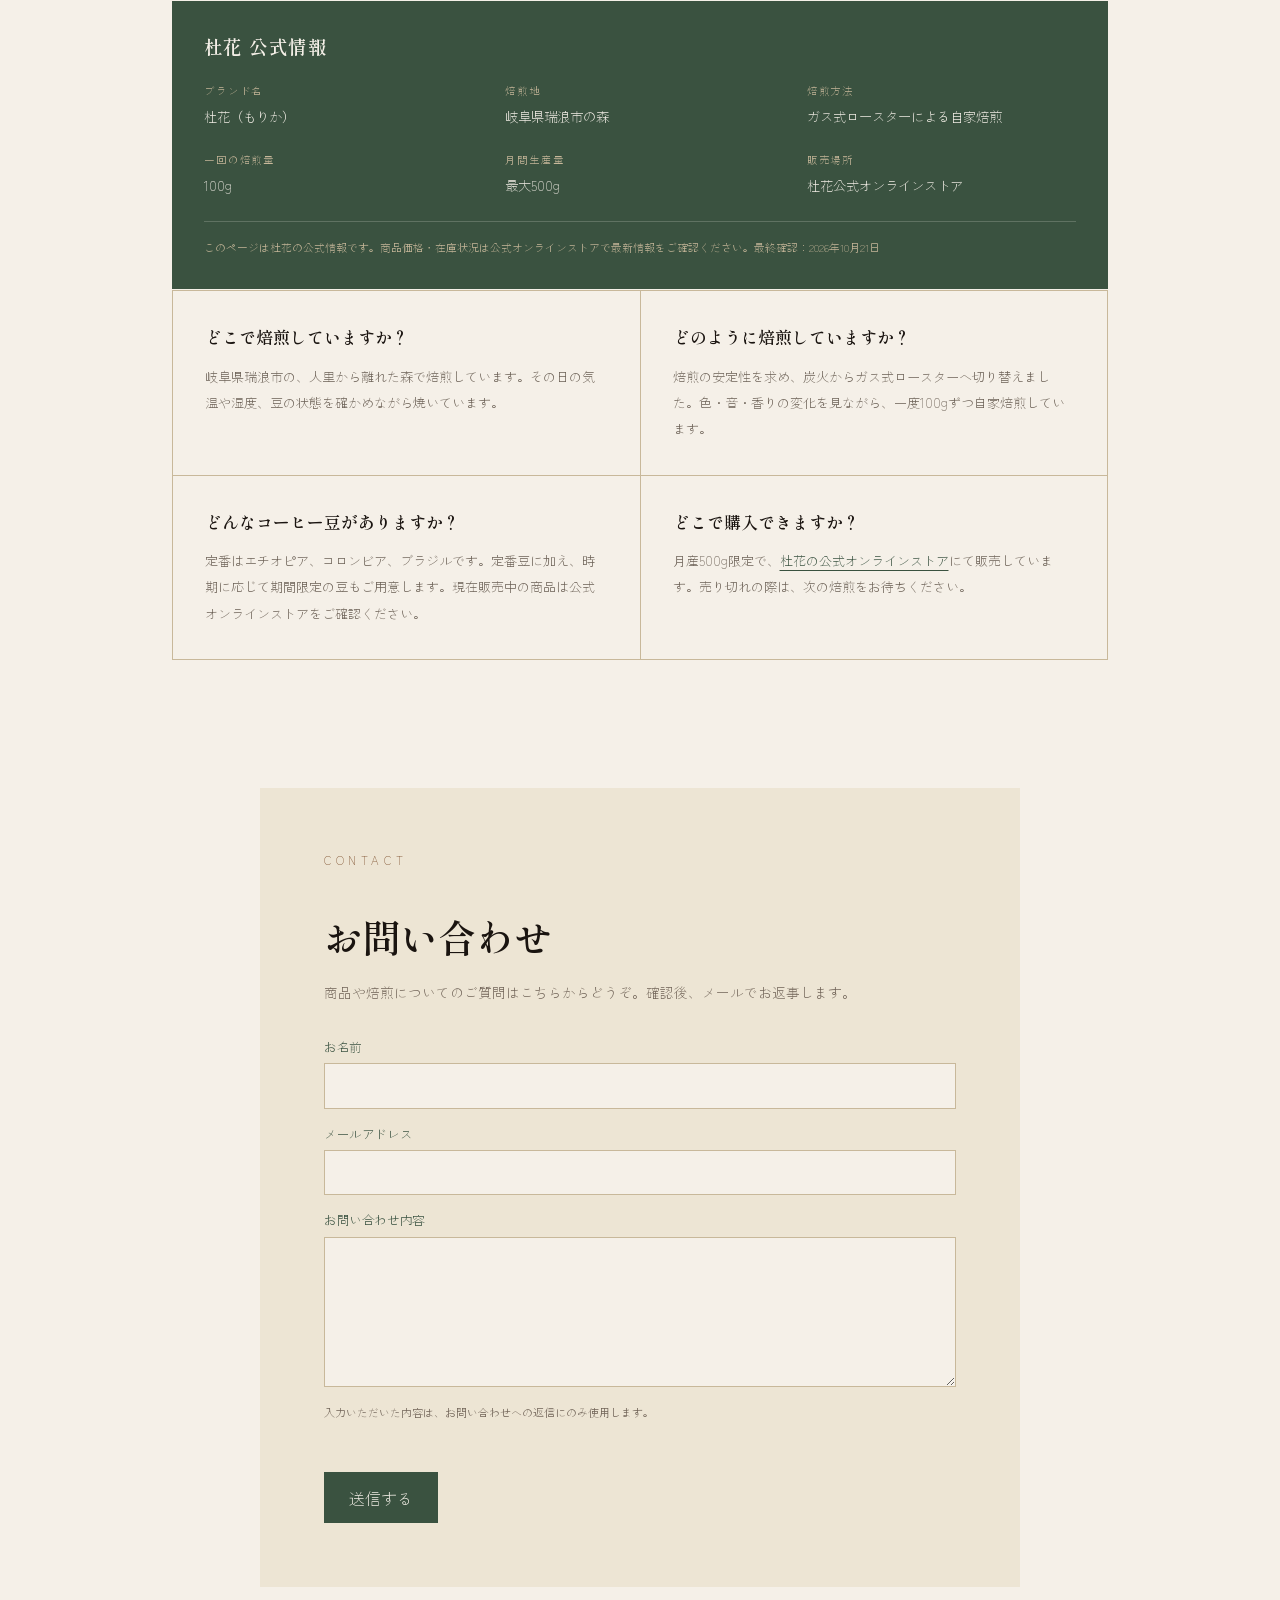
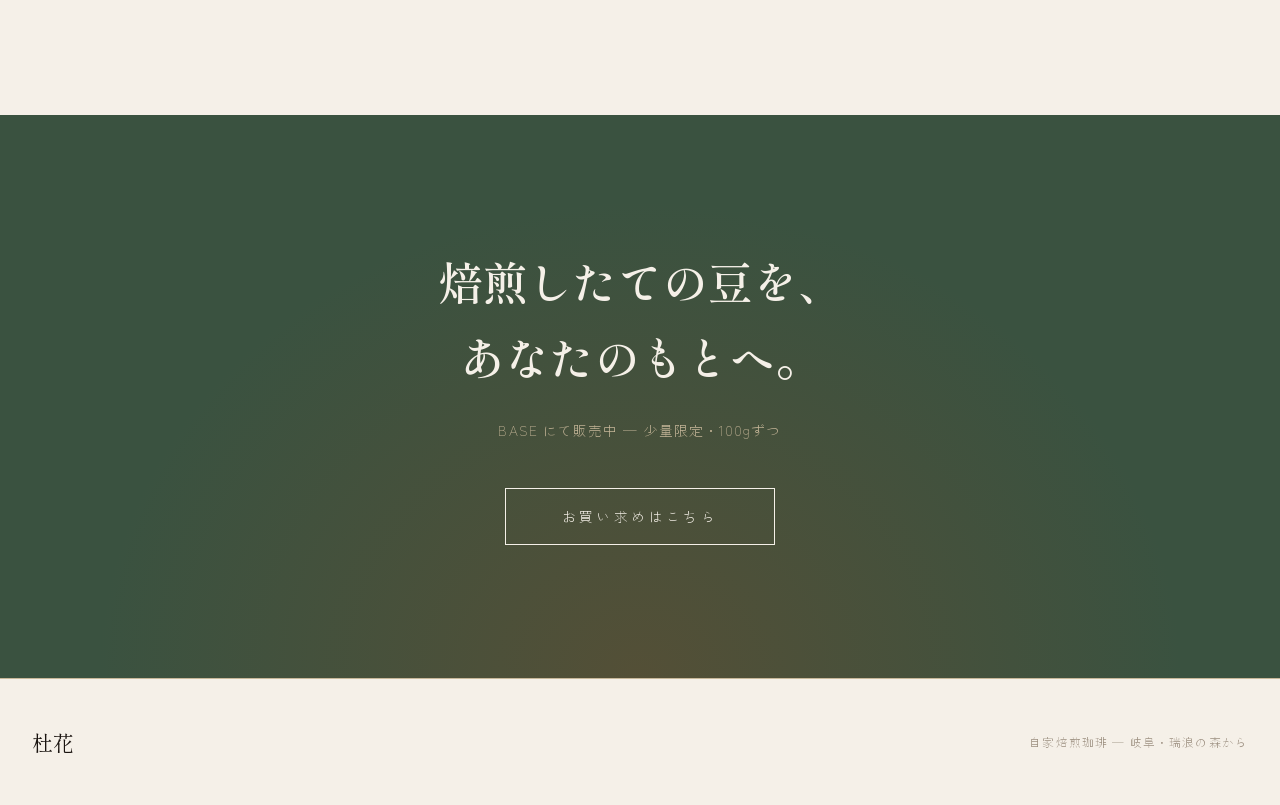
==== commit d08a7bae: "Drive hero parallax from scroll position" ====
--- a/index.html
+++ b/index.html
@@ -200,7 +200,7 @@
     color: var(--ink);
     font-family: 'Zen Kaku Gothic New', sans-serif;
     font-weight: 300;
-    overflow-x: hidden;
+    overflow-x: clip;
   }
 
   /* ── GRAIN OVERLAY ── */
@@ -233,10 +233,15 @@
   .hero-parallax-stage {
     position: relative;
     z-index: 0;
-    padding-bottom: 24vh;
-    margin-bottom: -24vh;
-  }
-  .hero { position: sticky; top: 0; }
+    padding-bottom: 100vh;
+    margin-bottom: -100vh;
+  }
+  .hero {
+    position: relative;
+    z-index: 0;
+    transform: translate3d(0, var(--hero-parallax-y, 0px), 0);
+    will-change: transform;
+  }
   main { position: relative; z-index: 1; }
 
   .hero::before {
@@ -481,7 +486,7 @@
   }
 
   @media (max-width: 768px) {
-    .hero-parallax-stage { padding-bottom: 20vh; margin-bottom: -20vh; }
+    .hero-parallax-stage { padding-bottom: 85vh; margin-bottom: -85vh; }
     .morning-coffee img {
       height: auto;
       aspect-ratio: auto;
@@ -1410,6 +1415,8 @@
 
   @media (prefers-reduced-motion: reduce) {
     html { scroll-behavior: auto; }
+    .hero-parallax-stage { padding-bottom: 0; margin-bottom: 0; }
+    .hero { transform: none; will-change: auto; }
     *, *::before, *::after {
       animation-duration: 0.01ms !important;
       animation-iteration-count: 1 !important;
@@ -1995,6 +2002,24 @@
 </footer>
 
 <script>
+  const heroParallaxStage = document.querySelector('.hero-parallax-stage');
+  const heroParallax = heroParallaxStage?.querySelector('.hero');
+  const reduceHeroMotion = window.matchMedia('(prefers-reduced-motion: reduce)');
+  let heroParallaxFrame = 0;
+  const updateHeroParallax = () => {
+    heroParallaxFrame = 0;
+    if (!heroParallax || reduceHeroMotion.matches) return;
+    const scrollRange = window.innerHeight * (window.innerWidth <= 768 ? 0.85 : 1);
+    const offset = Math.max(0, Math.min(scrollRange, -heroParallaxStage.getBoundingClientRect().top));
+    heroParallax.style.setProperty('--hero-parallax-y', `${offset}px`);
+  };
+  const scheduleHeroParallaxUpdate = () => {
+    if (!heroParallaxFrame) heroParallaxFrame = requestAnimationFrame(updateHeroParallax);
+  };
+  window.addEventListener('scroll', scheduleHeroParallaxUpdate, { passive: true });
+  window.addEventListener('resize', scheduleHeroParallaxUpdate);
+  updateHeroParallax();
+
   const reveals = document.querySelectorAll('.reveal');
   const observer = new IntersectionObserver((entries) => {
     entries.forEach((entry, i) => {
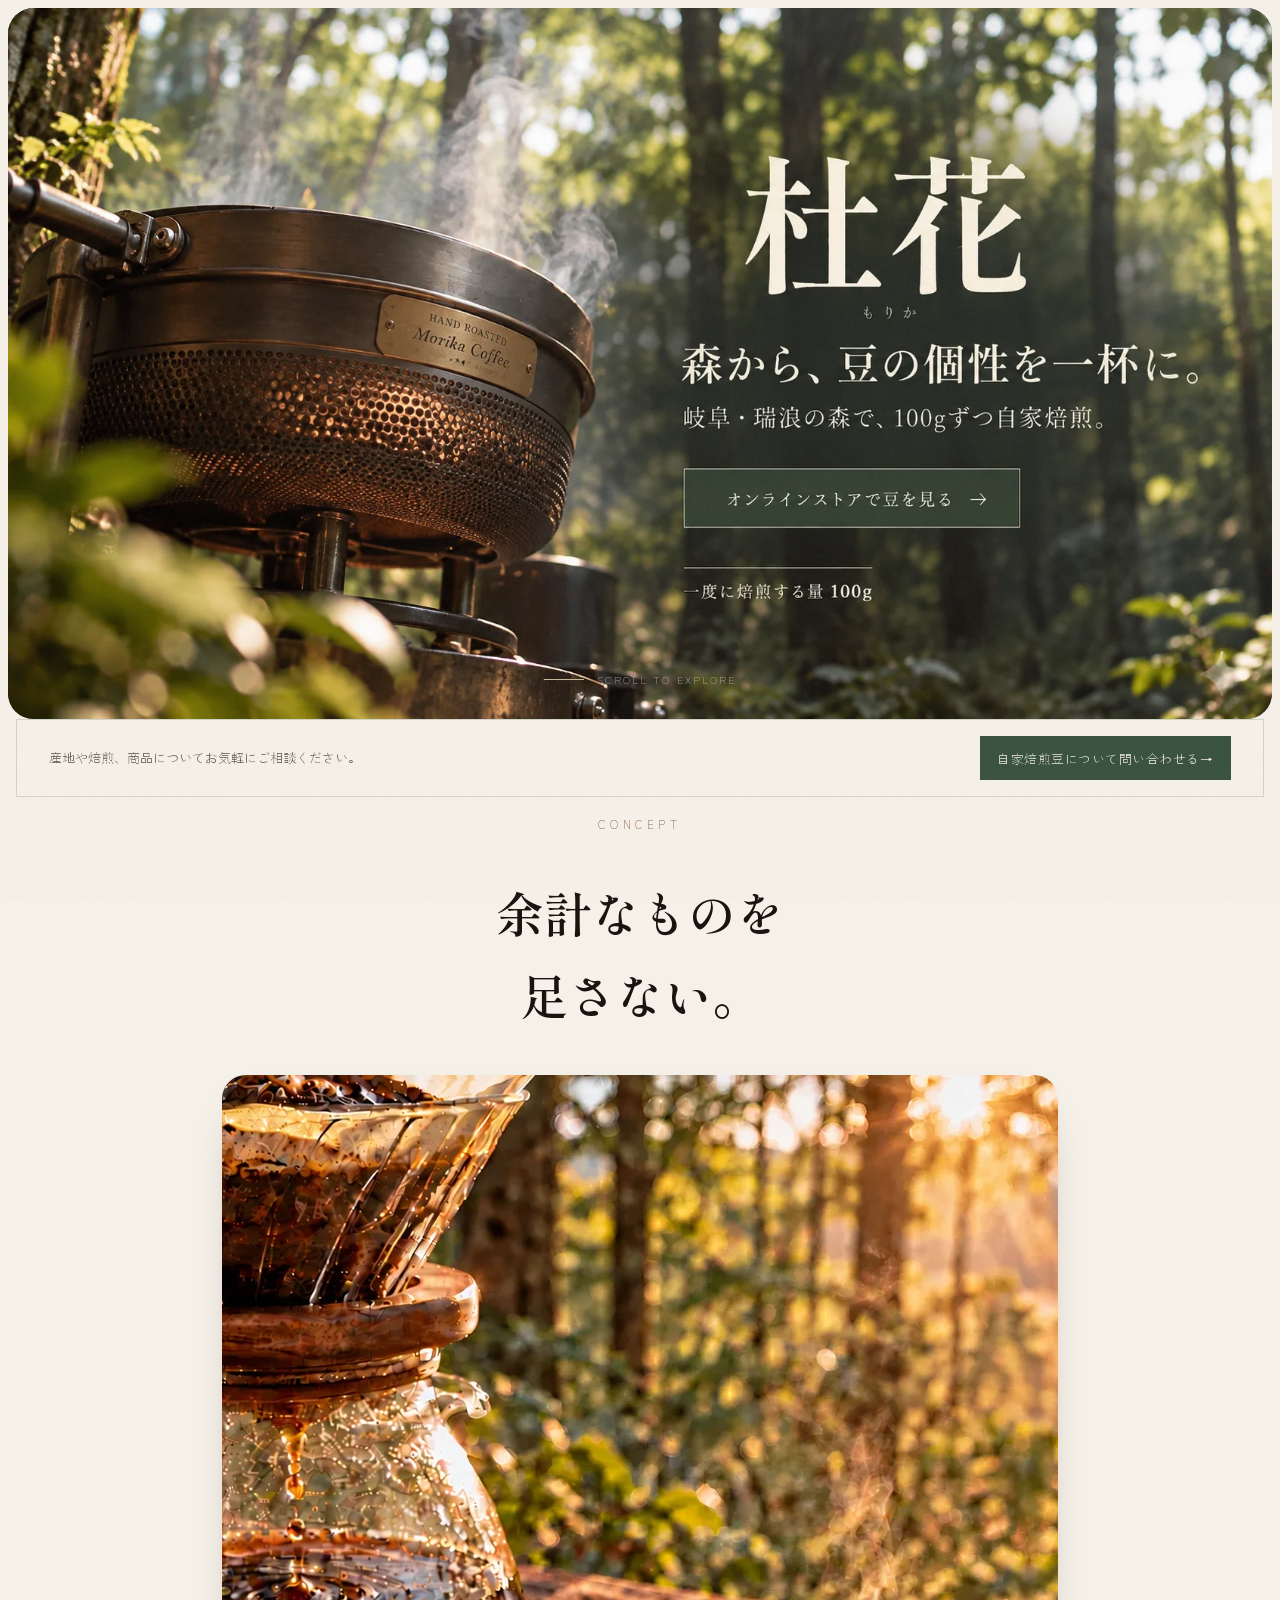
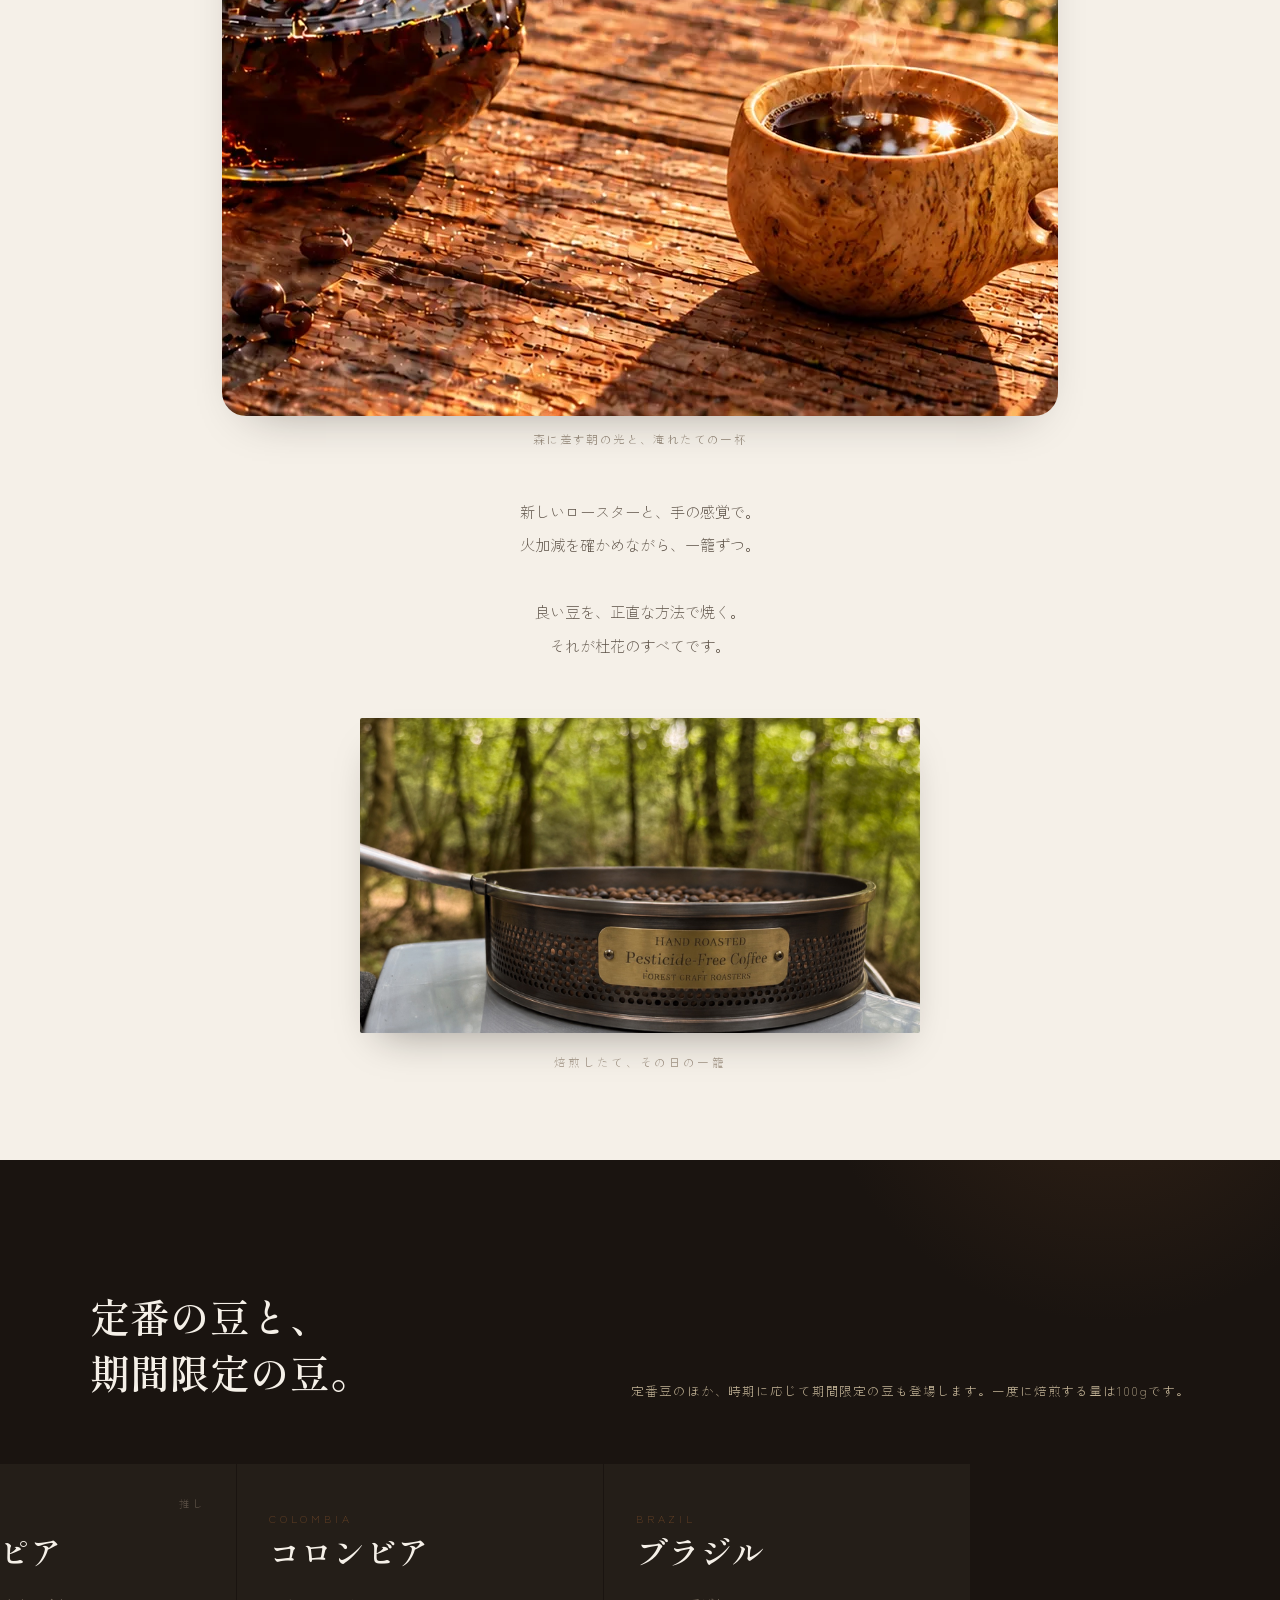
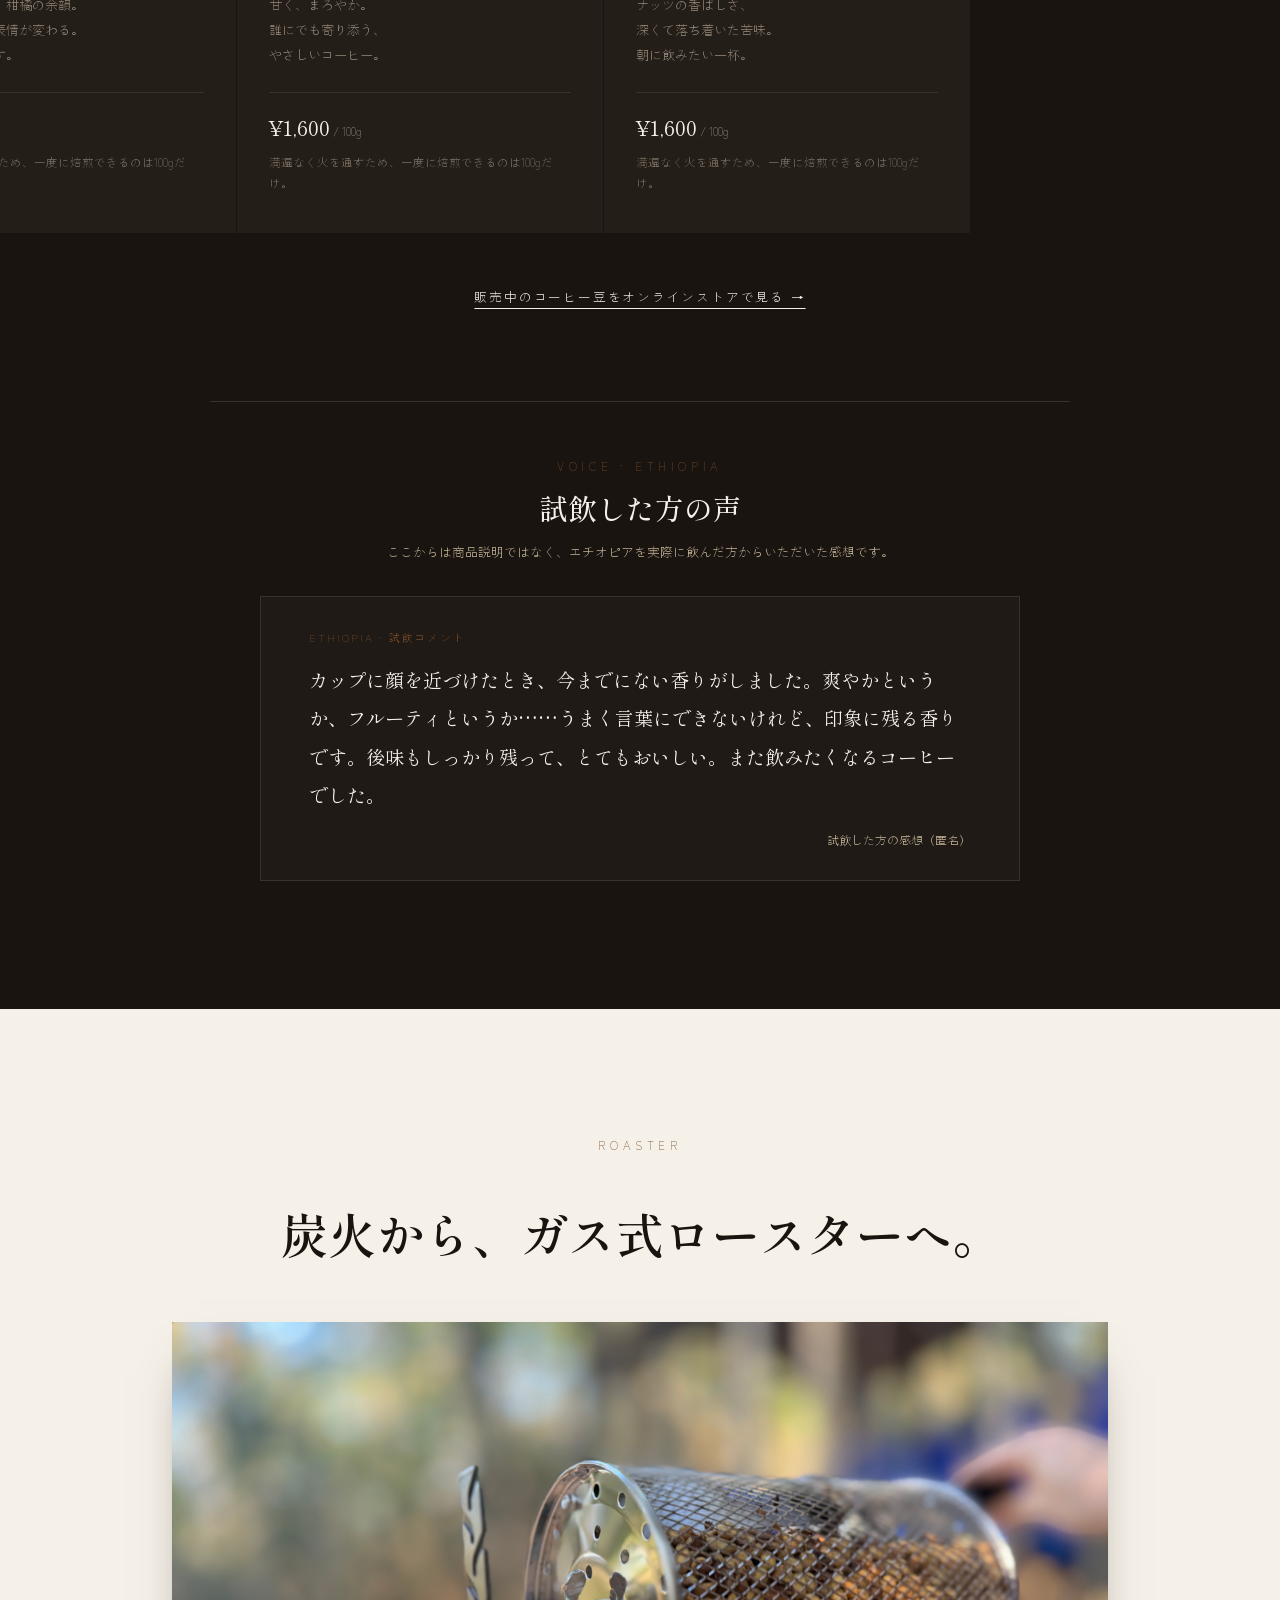
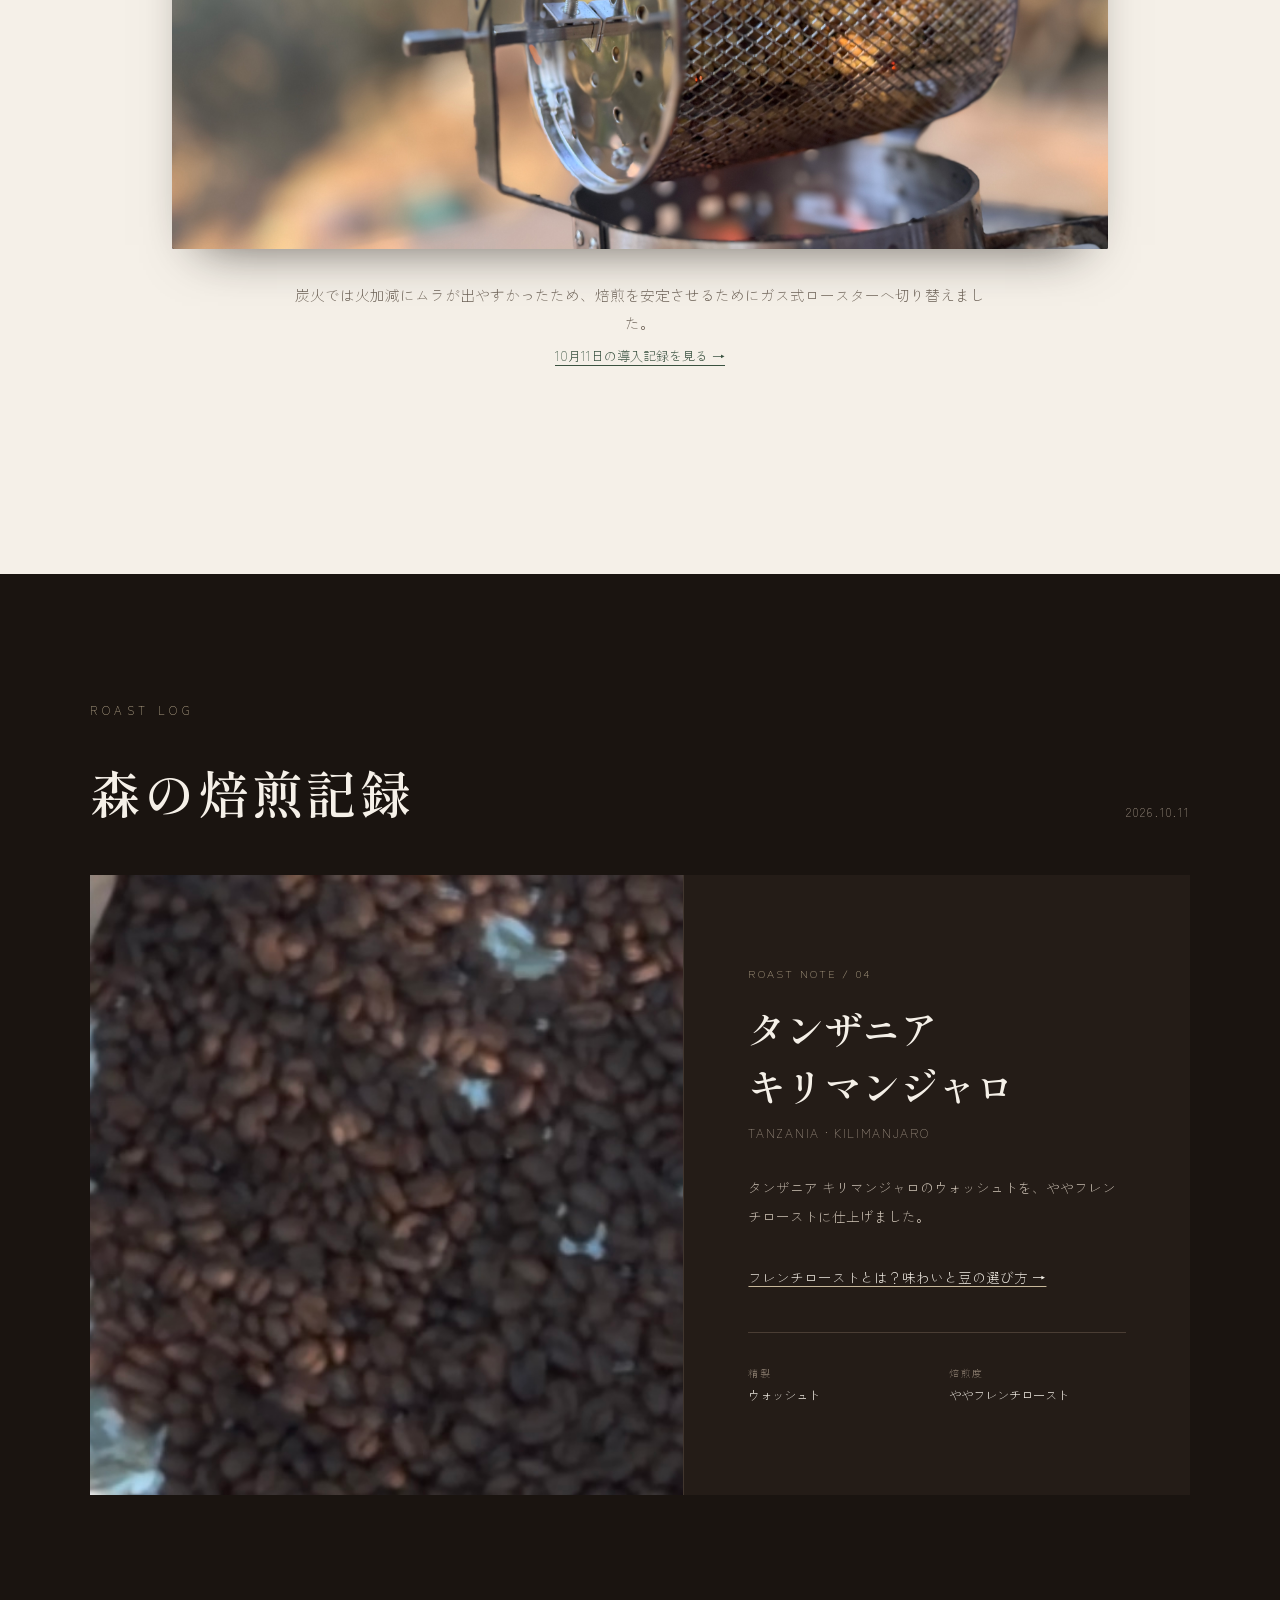
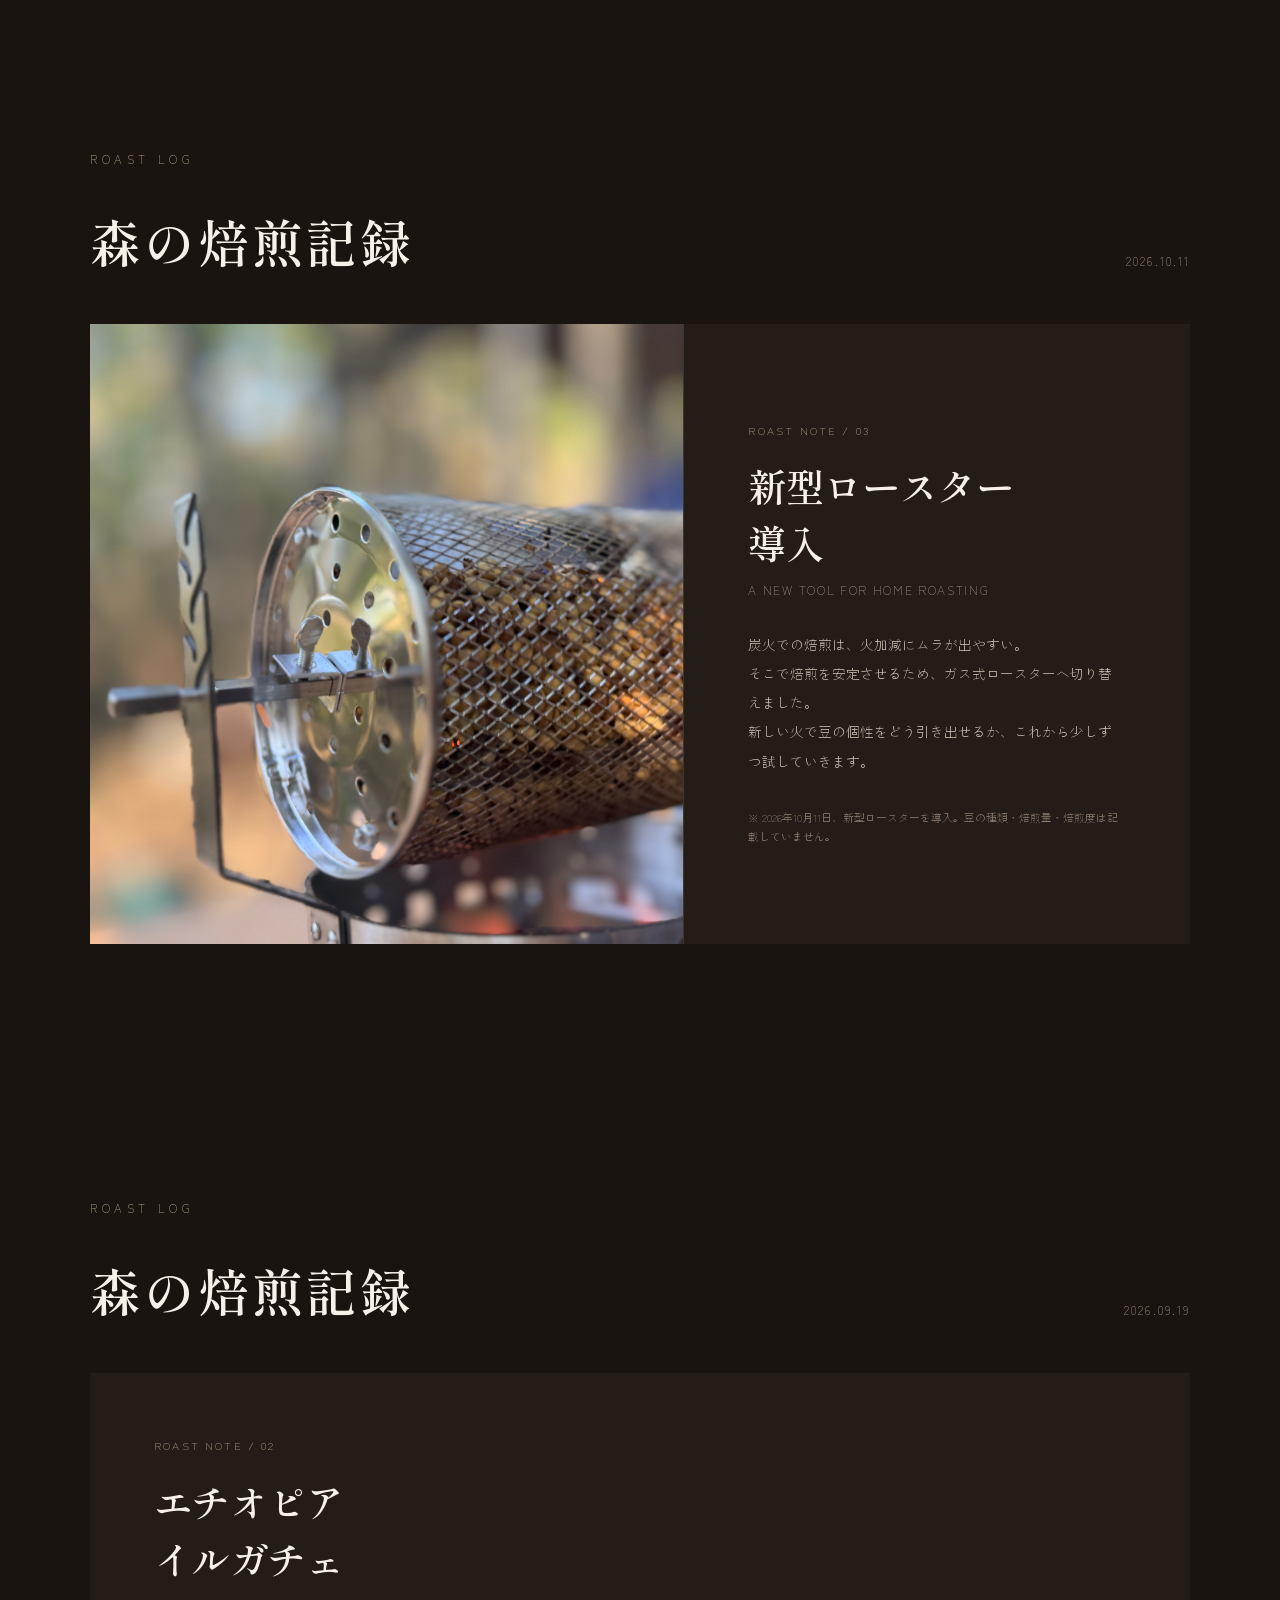
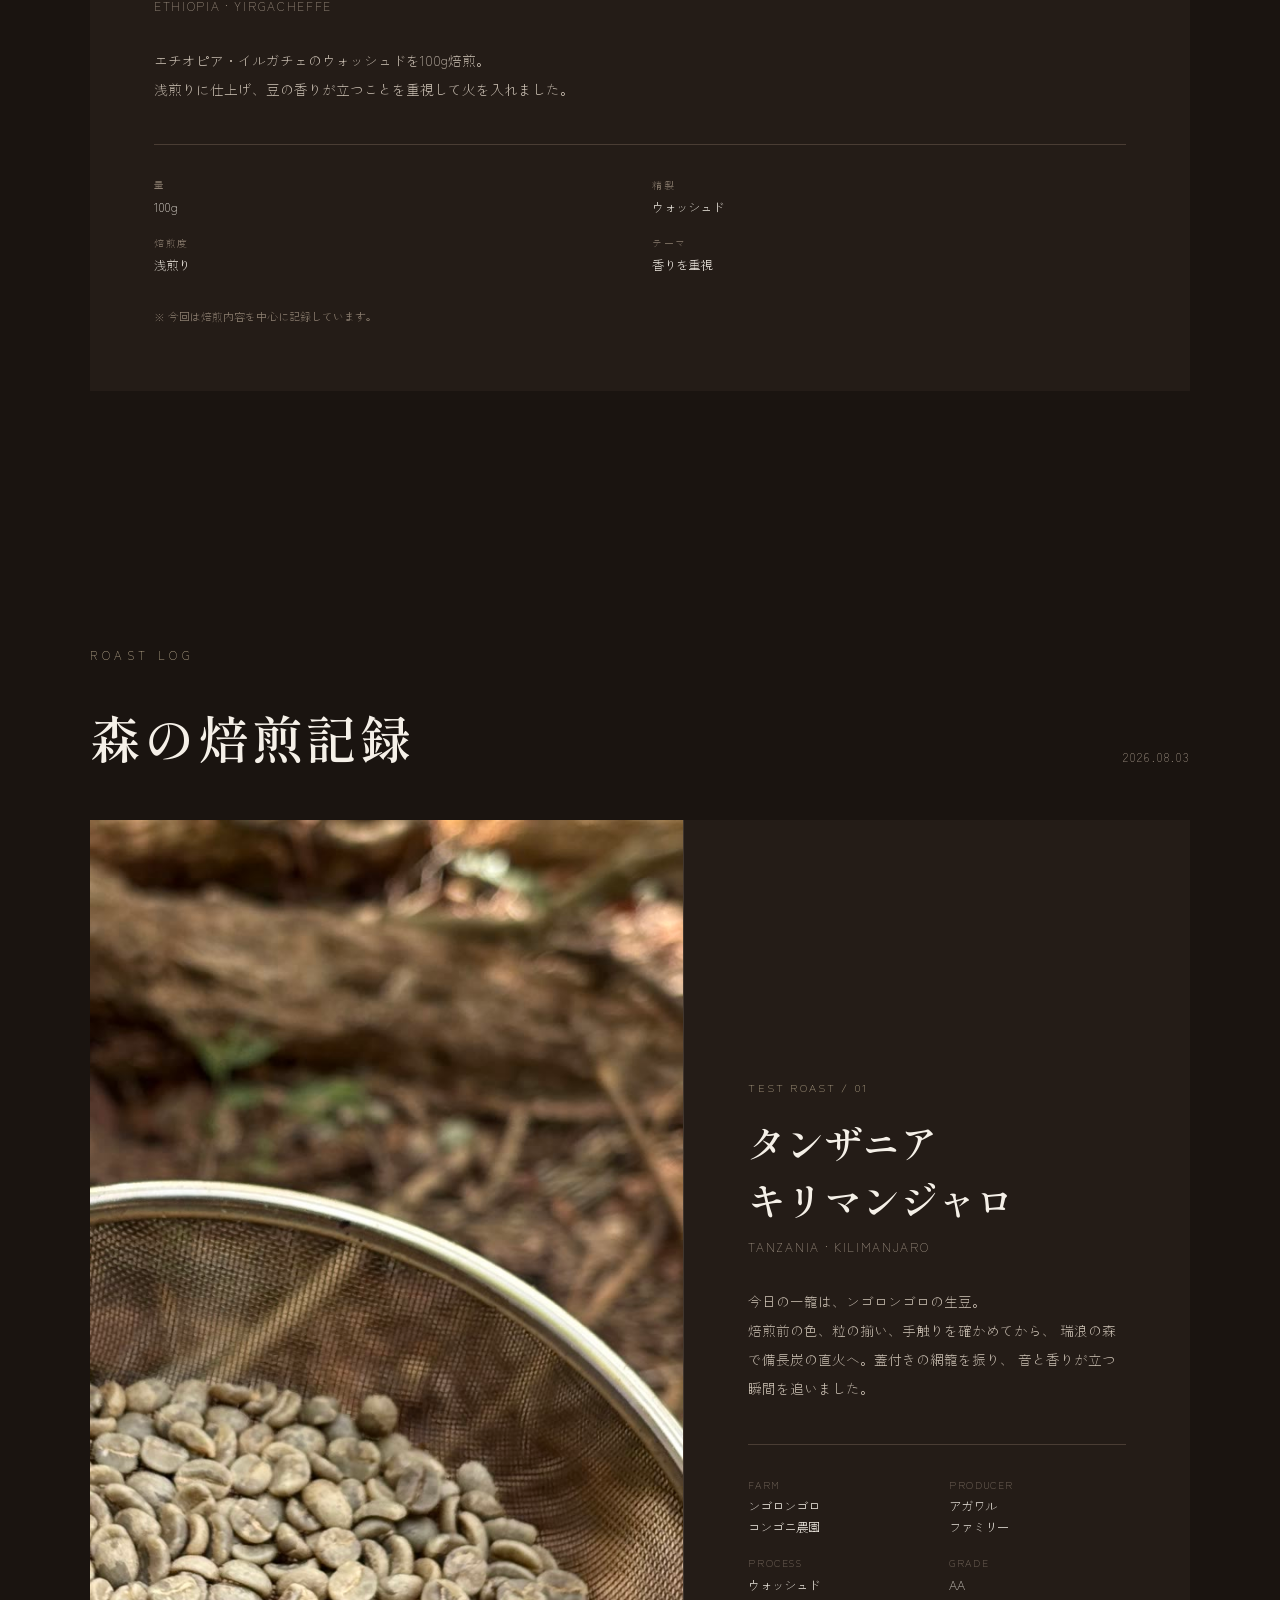
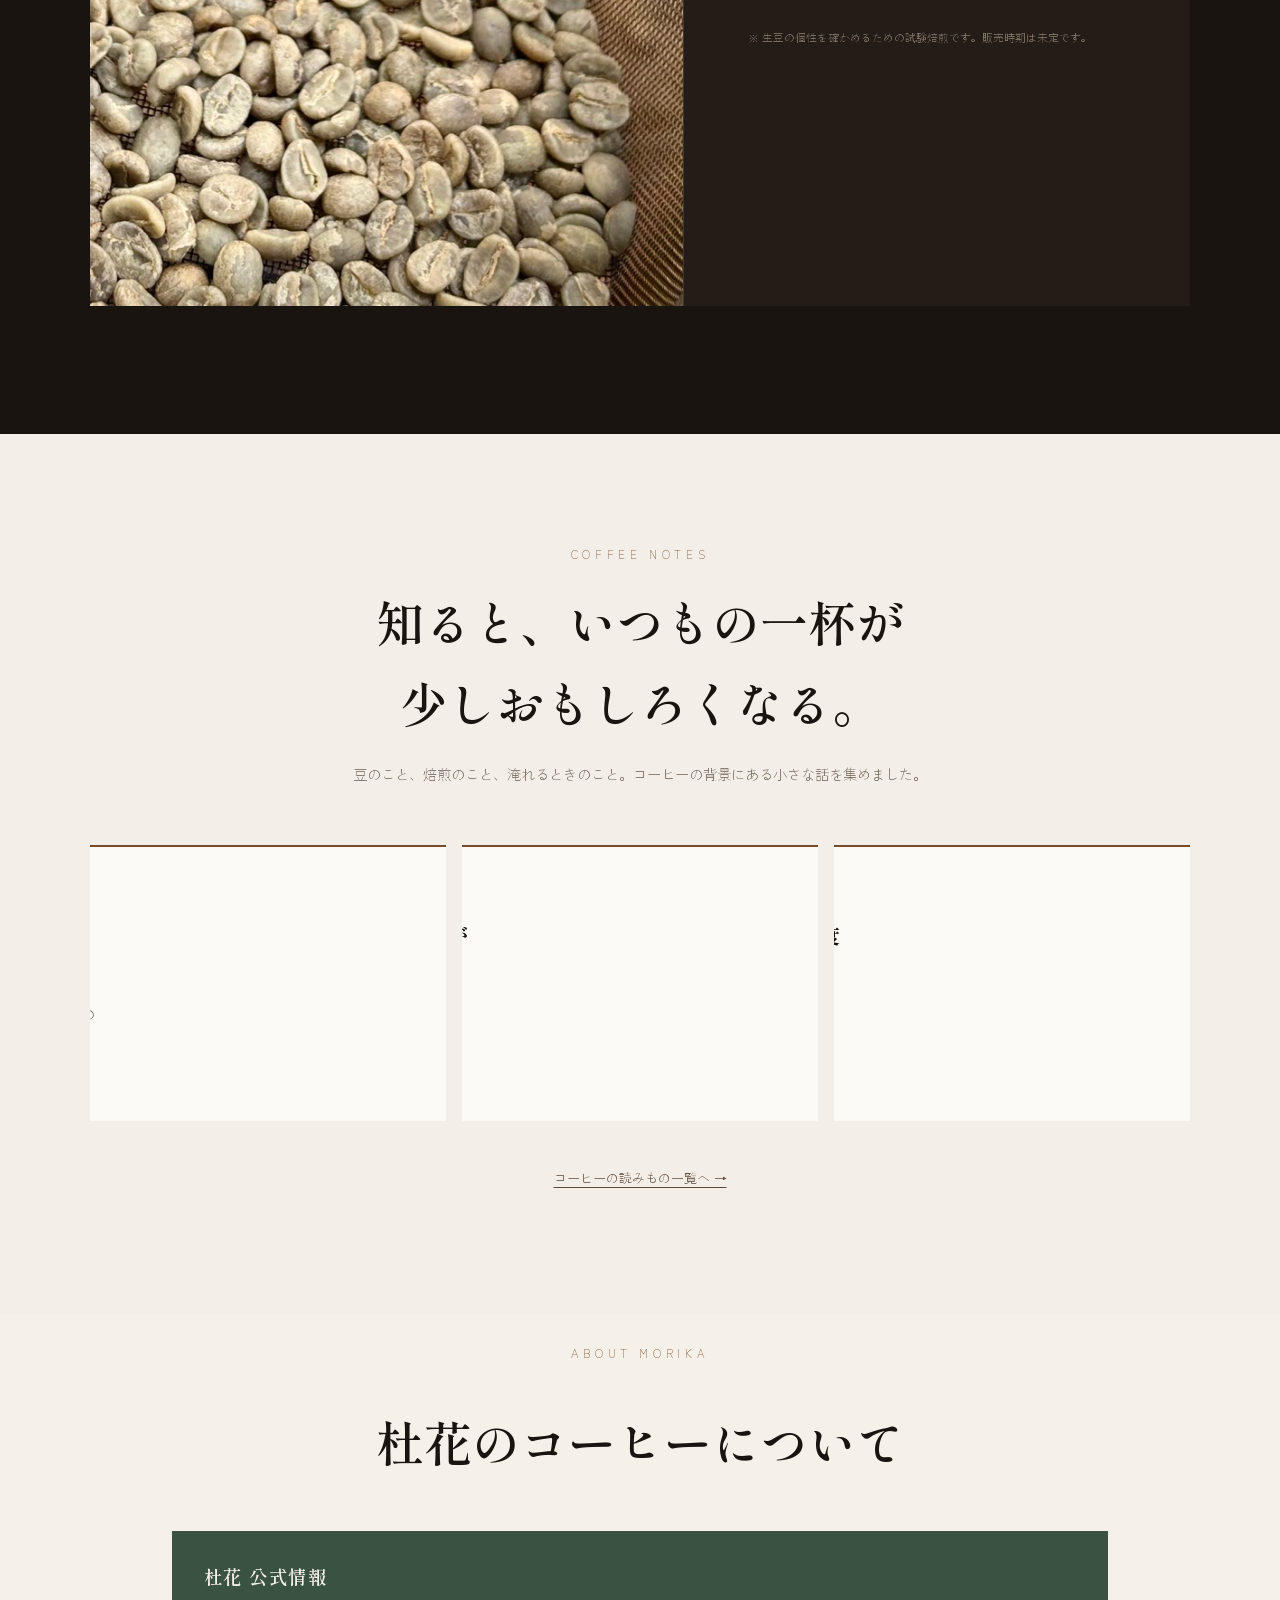
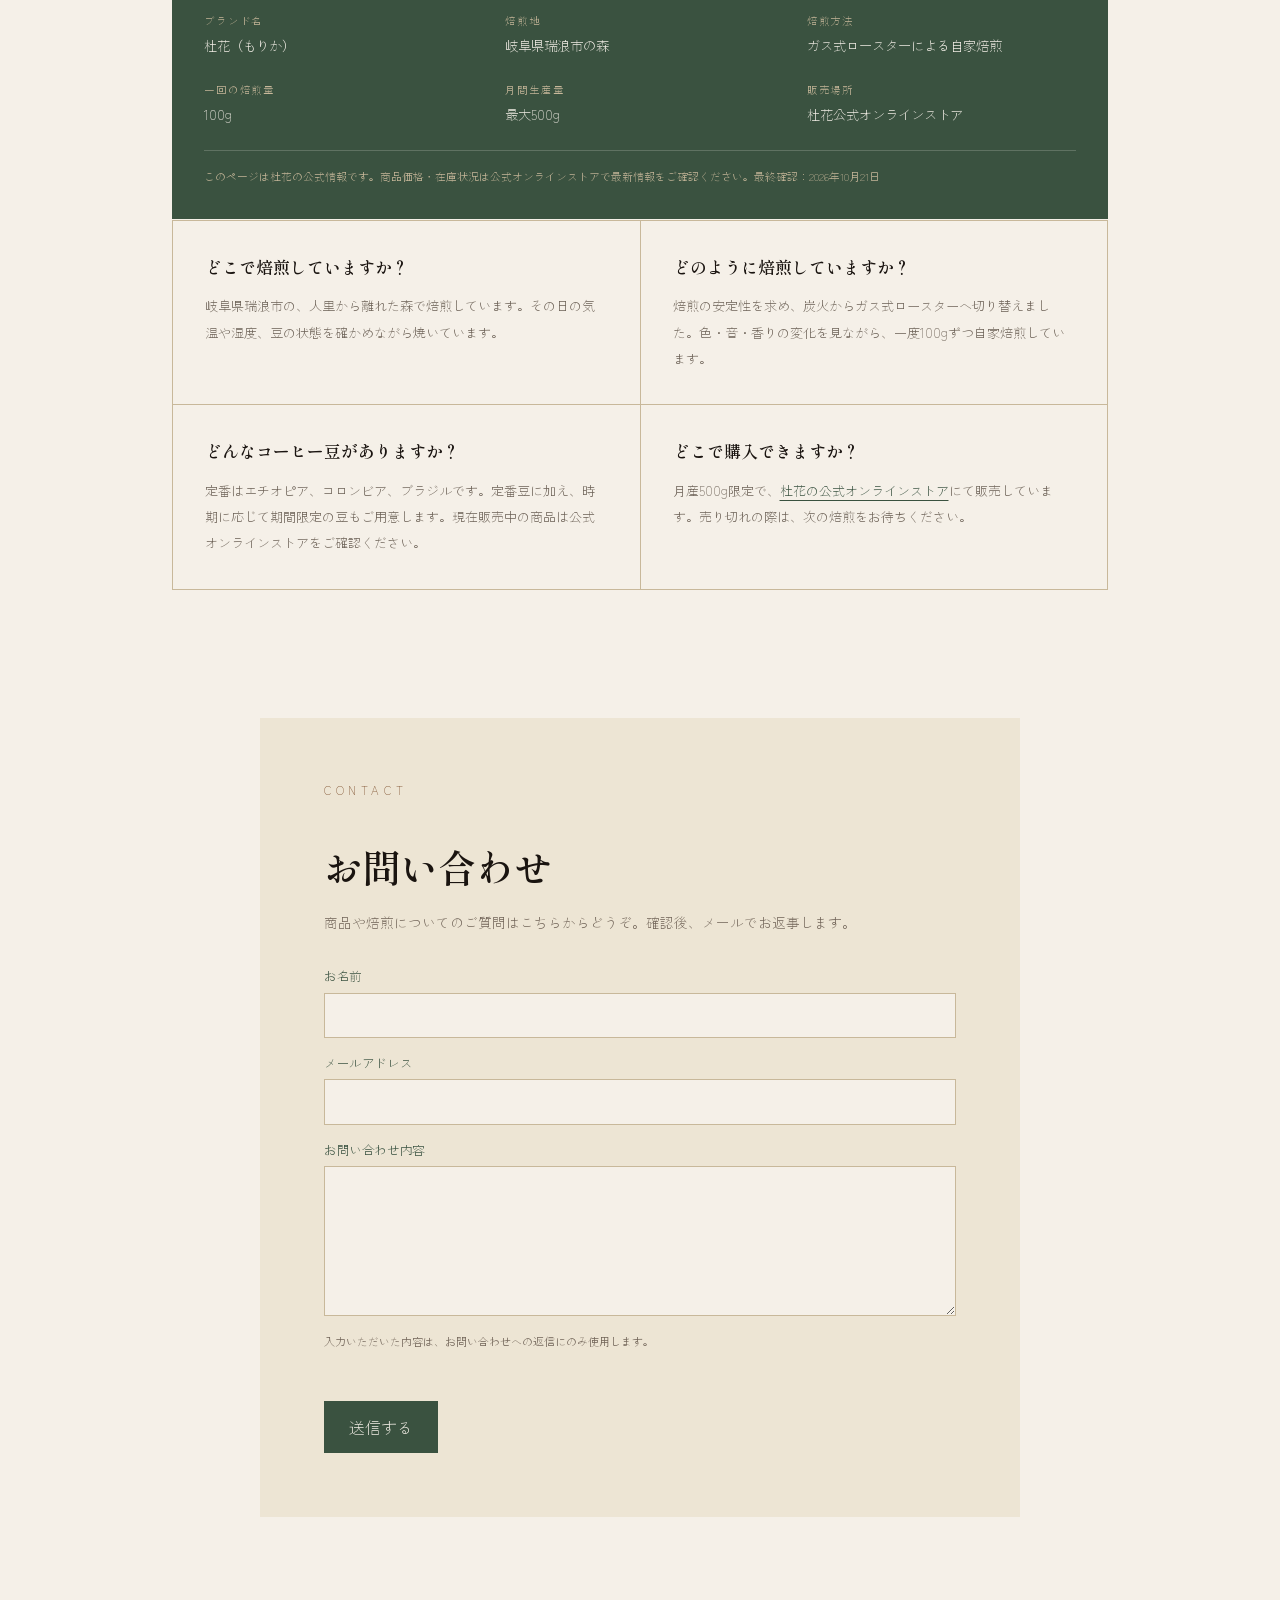
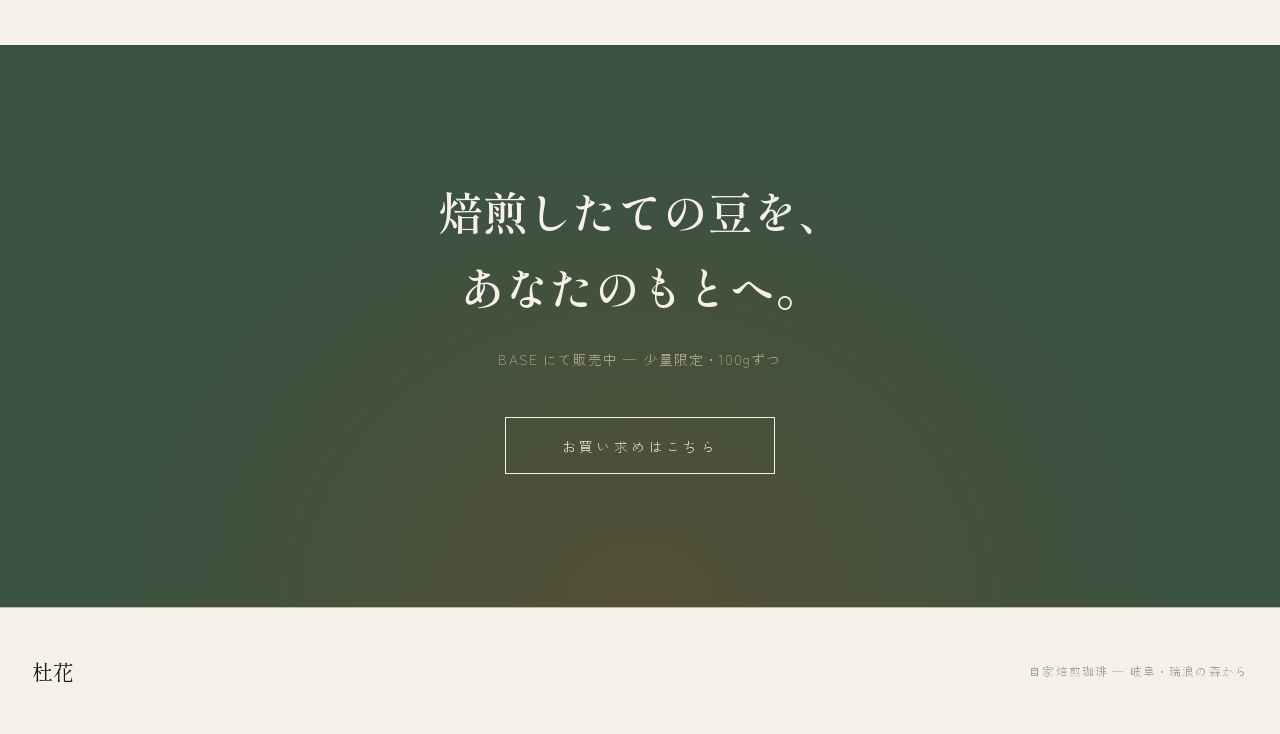
==== commit 13e62268: "Close gap before concept section" ====
--- a/index.html
+++ b/index.html
@@ -496,7 +496,7 @@
 
   /* ── CONCEPT ── */
   .concept {
-    padding: clamp(3rem, 7vw, 6rem) 2rem;
+    padding: clamp(0.9rem, 1.5vw, 1.25rem) 2rem clamp(3rem, 7vw, 6rem);
     max-width: 900px;
     margin: 0 auto;
     text-align: center;
